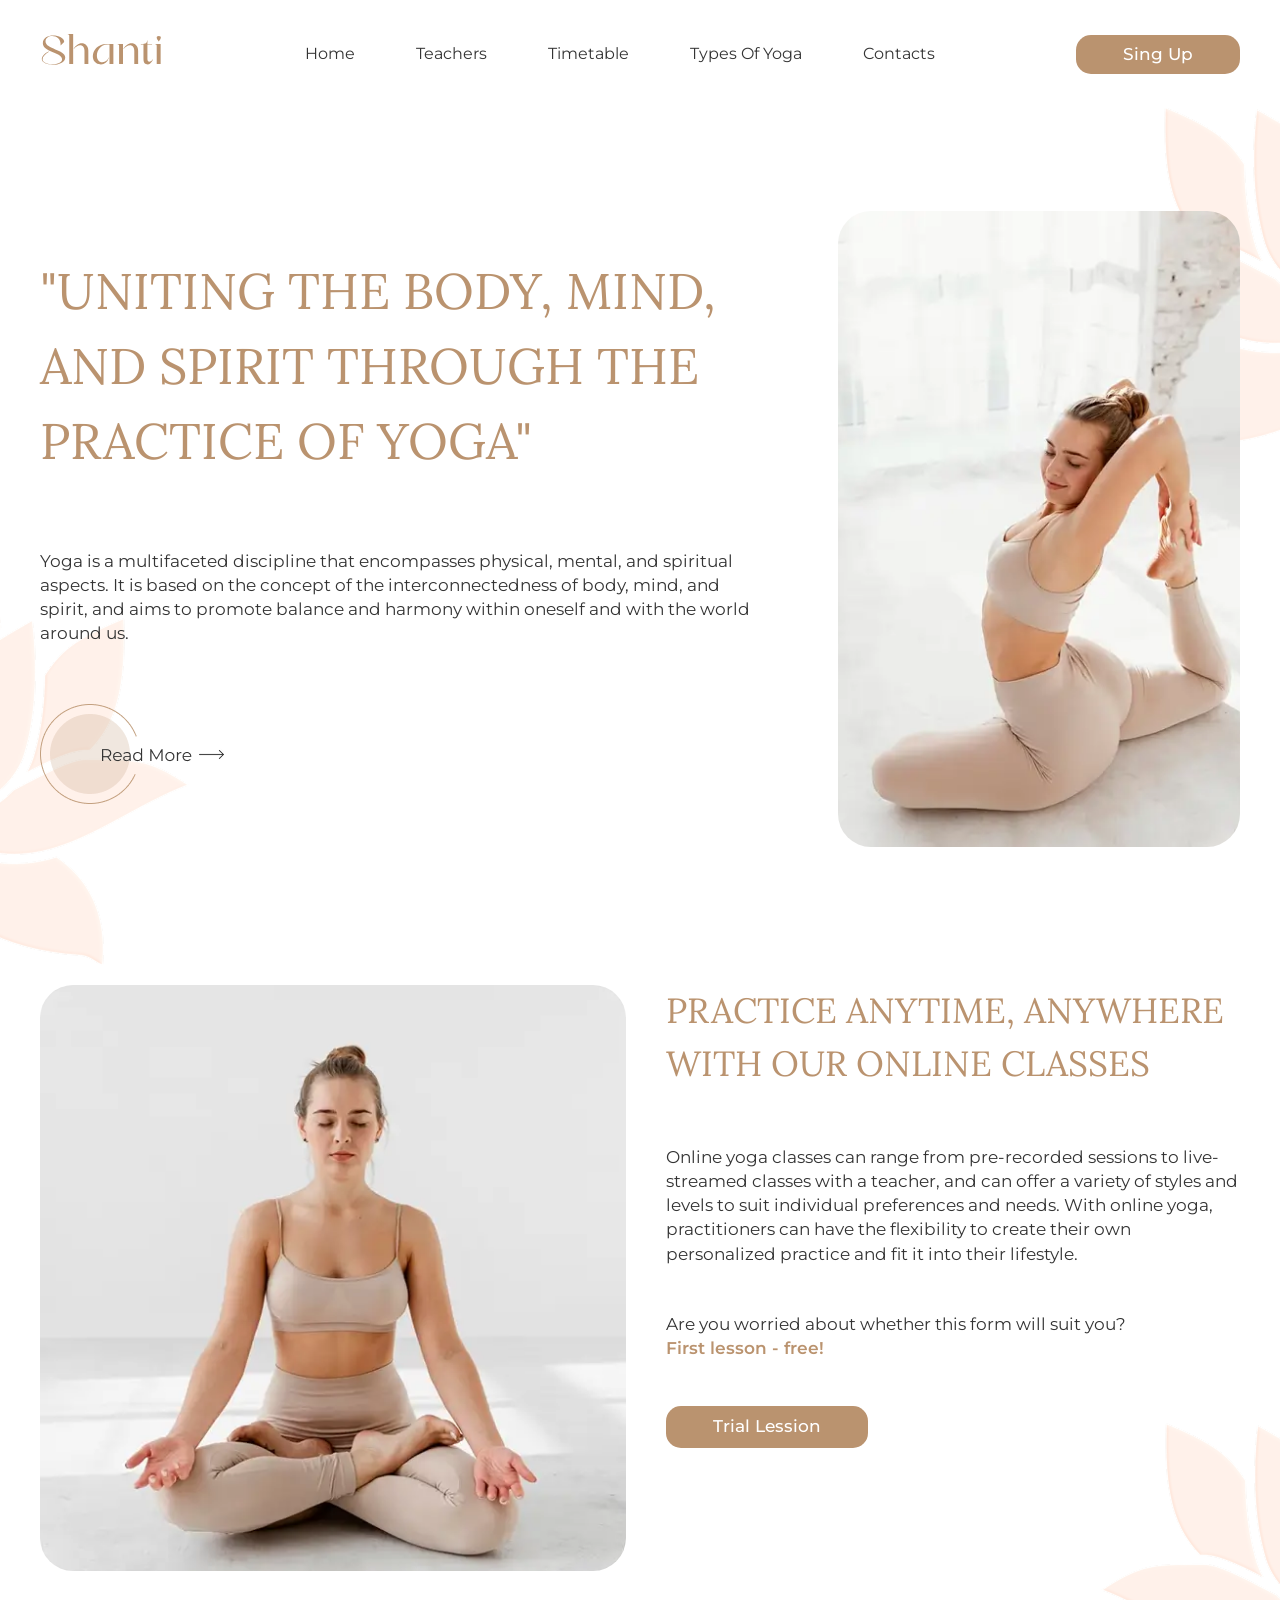
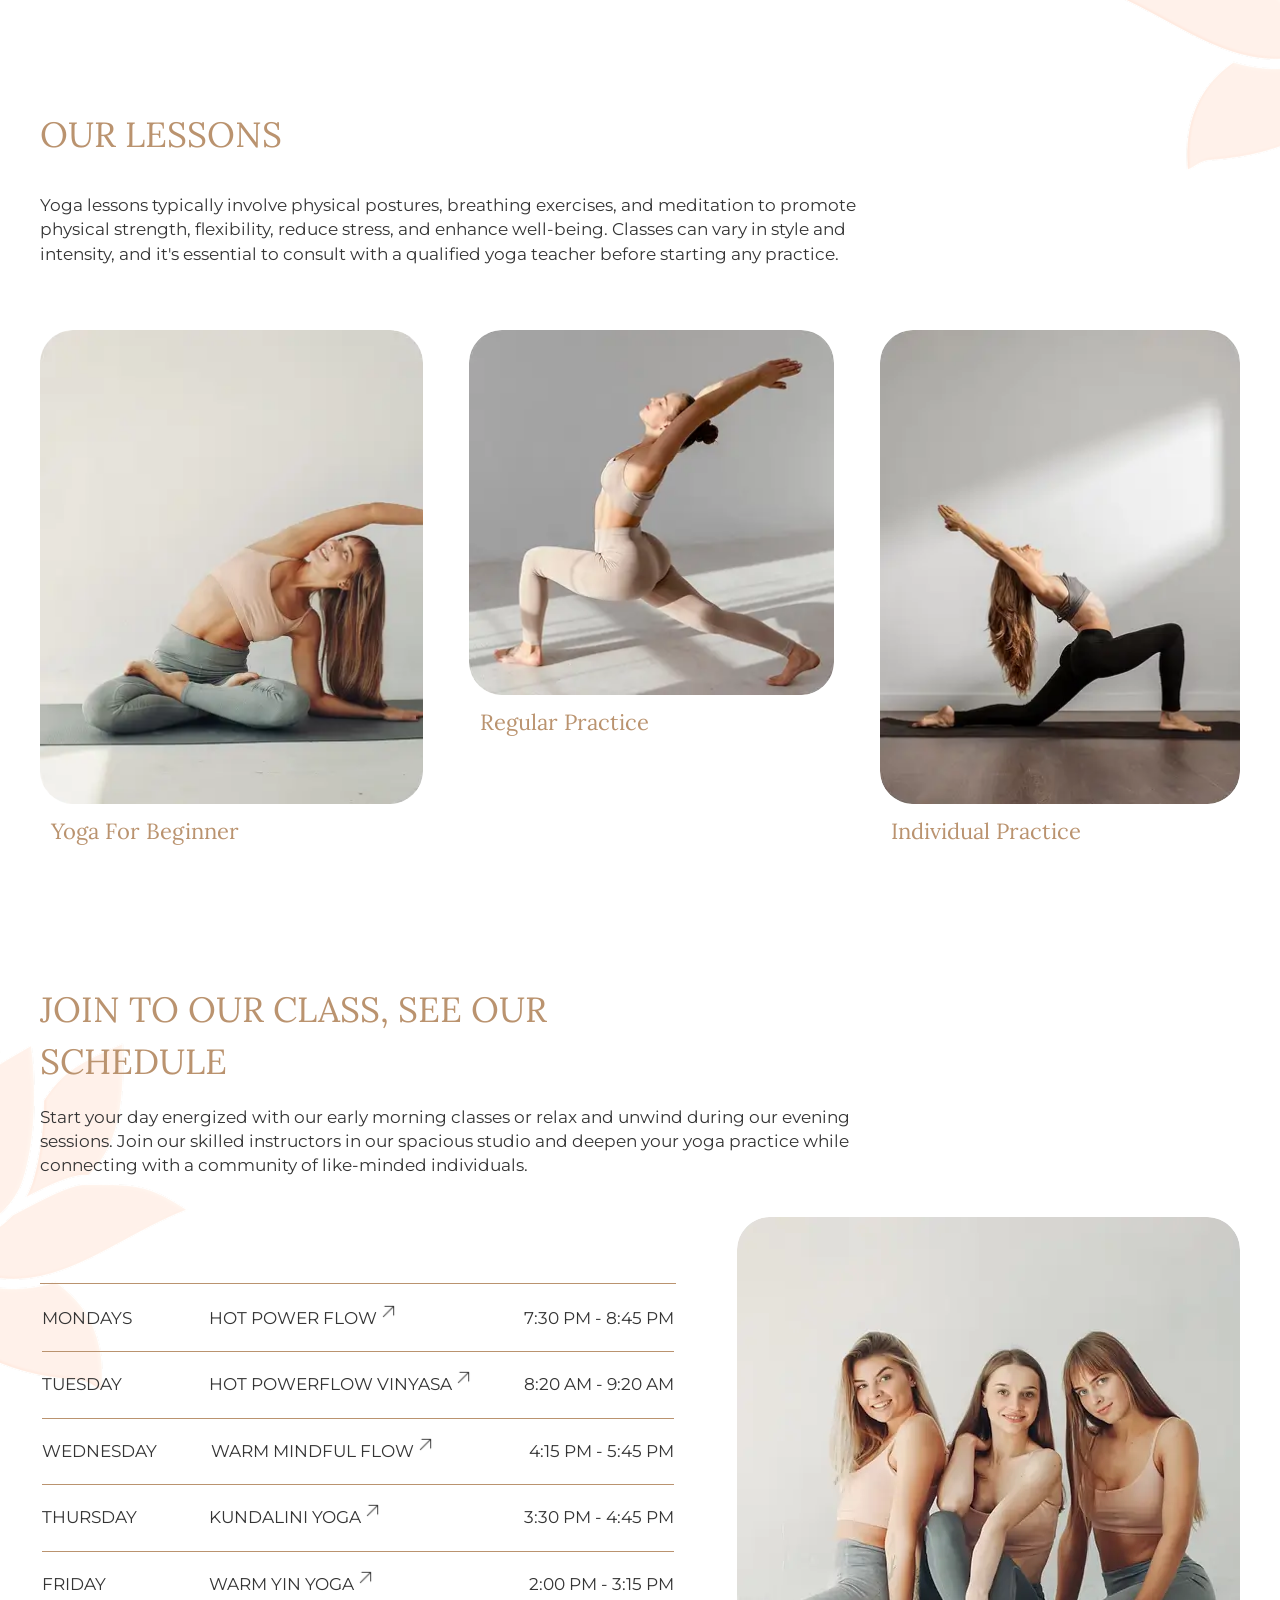
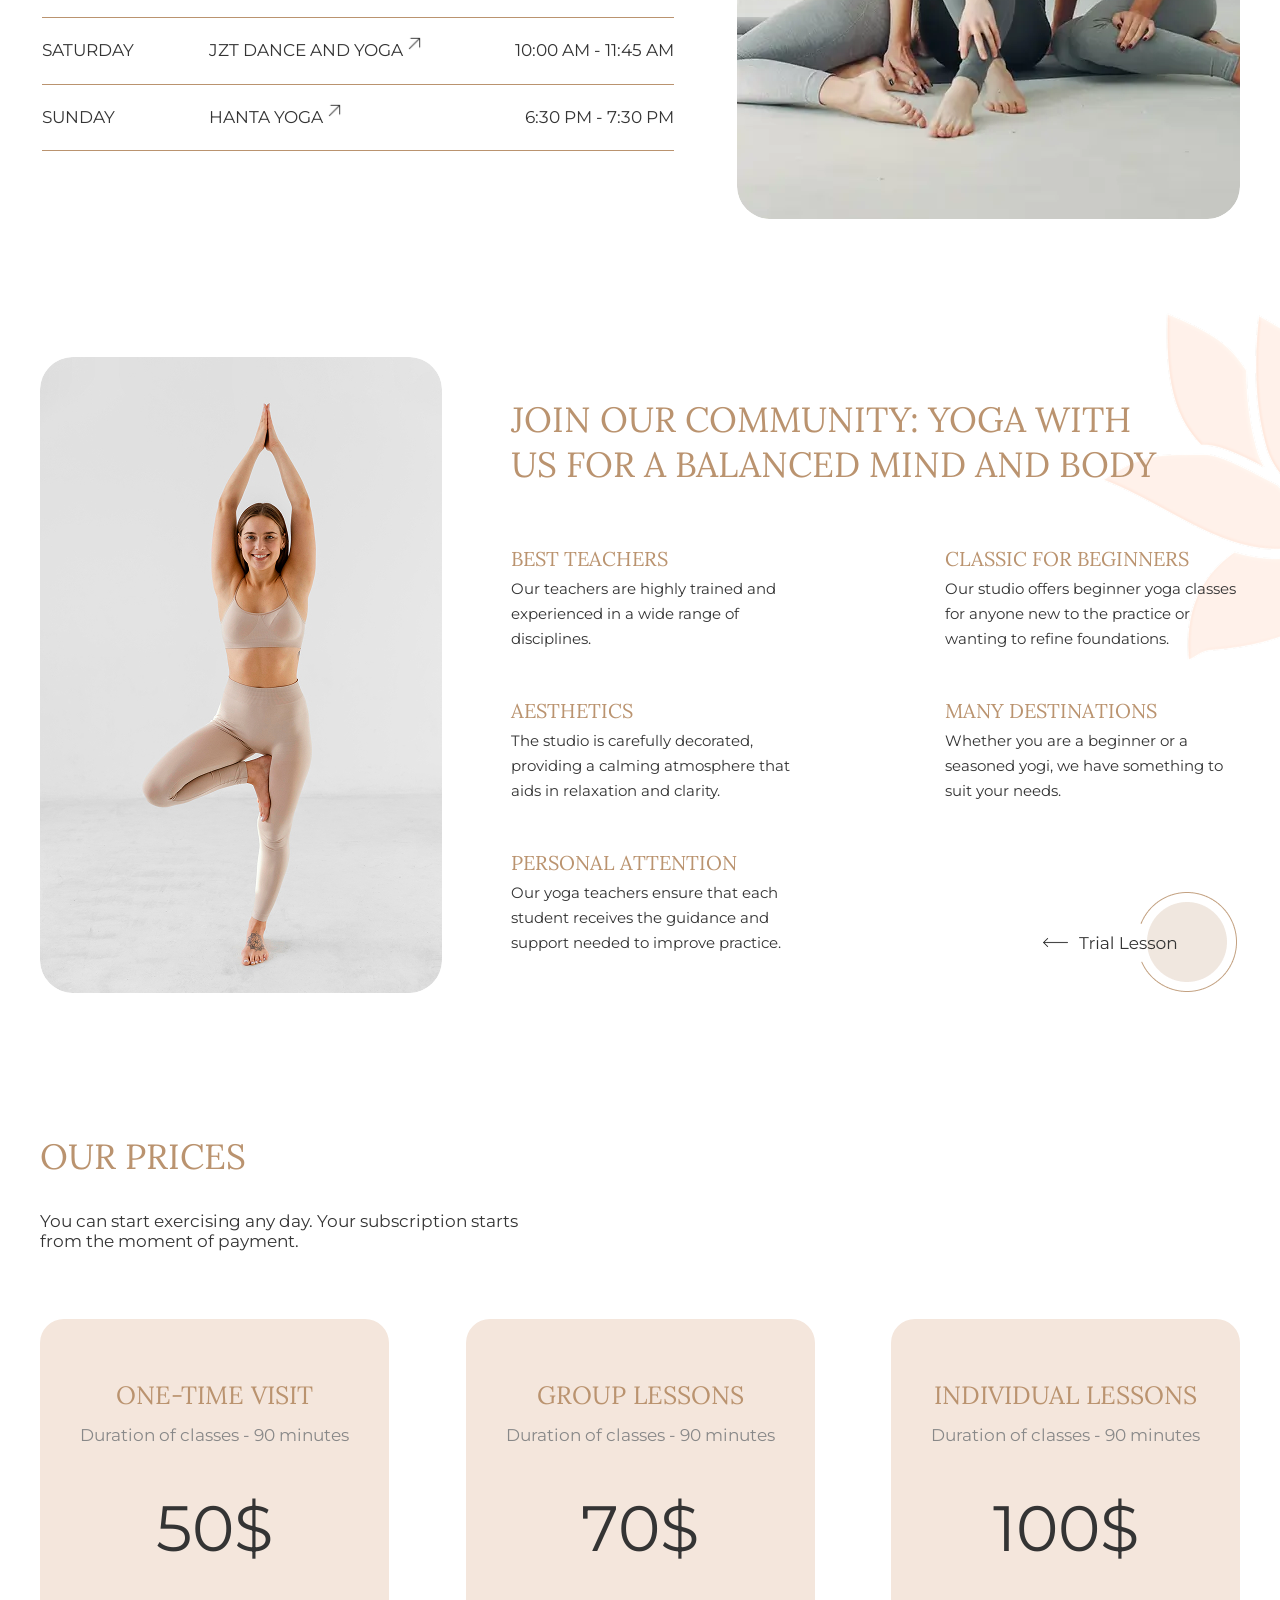
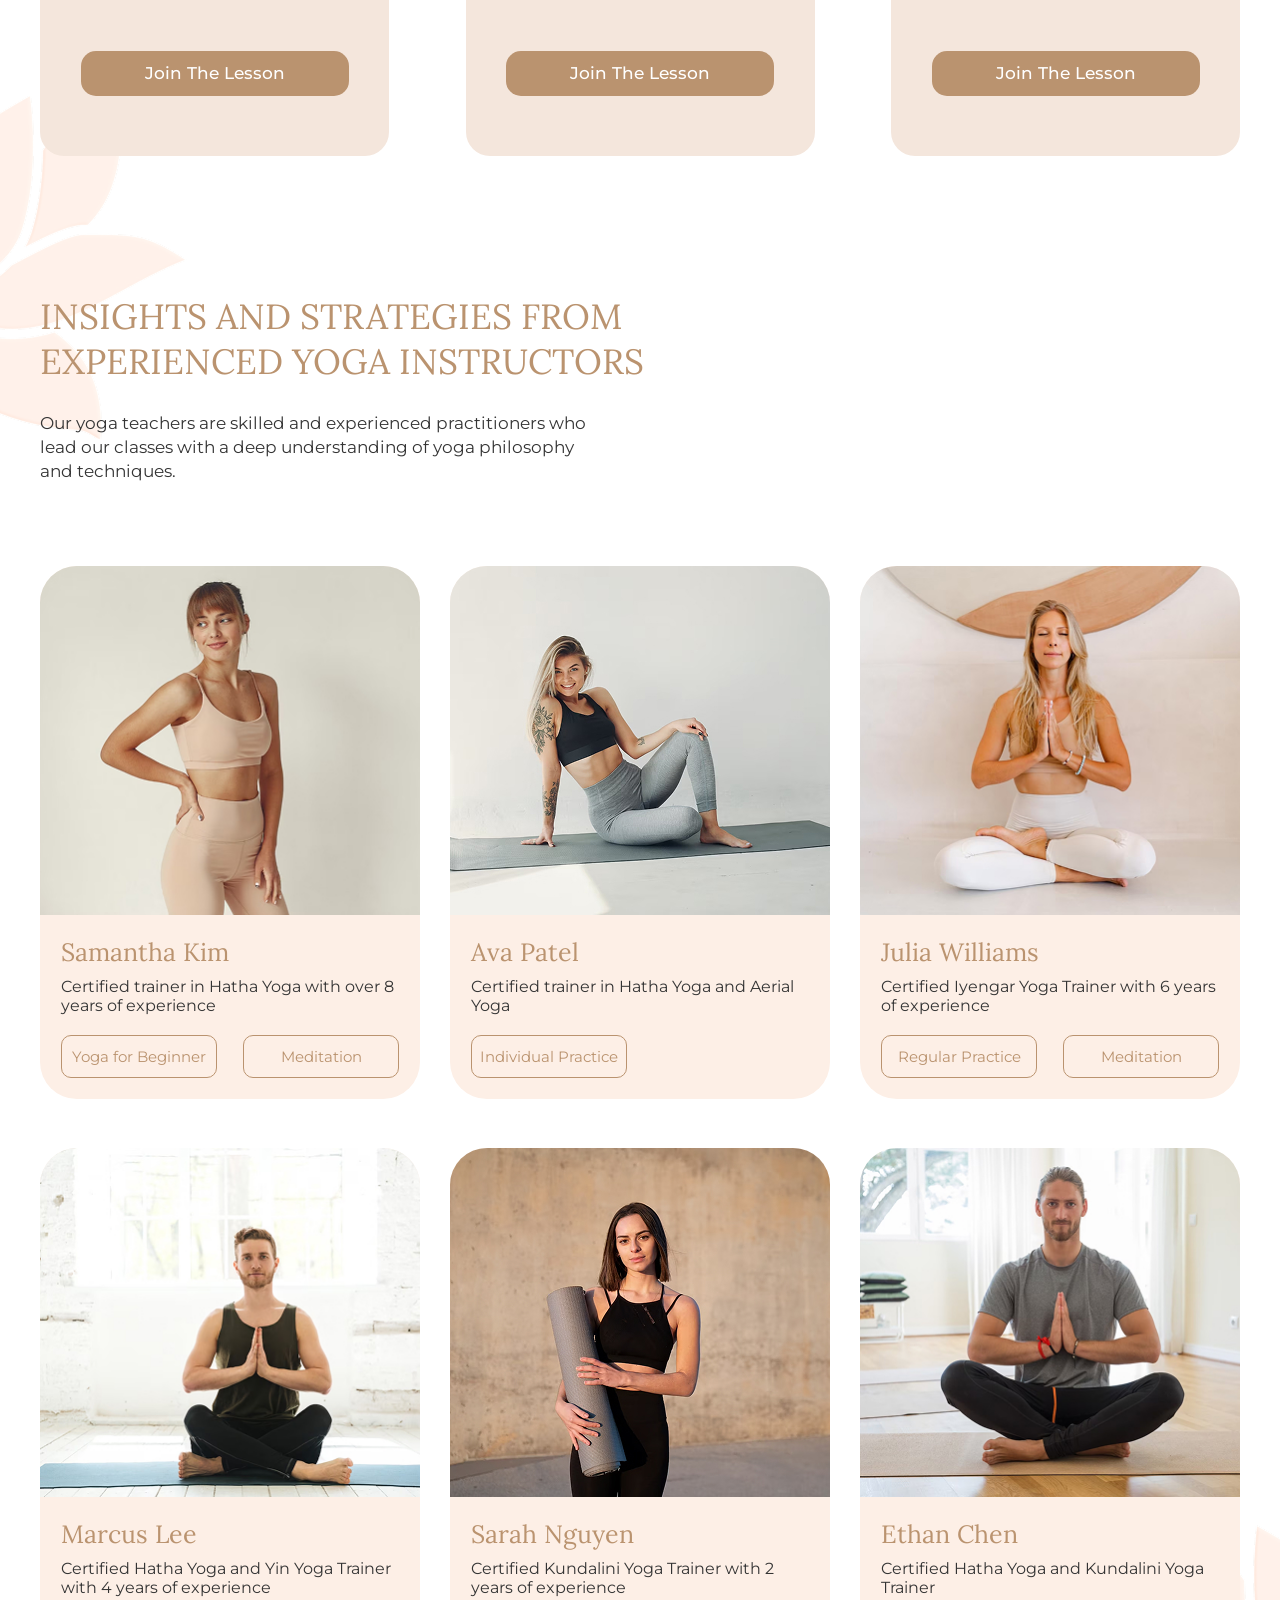
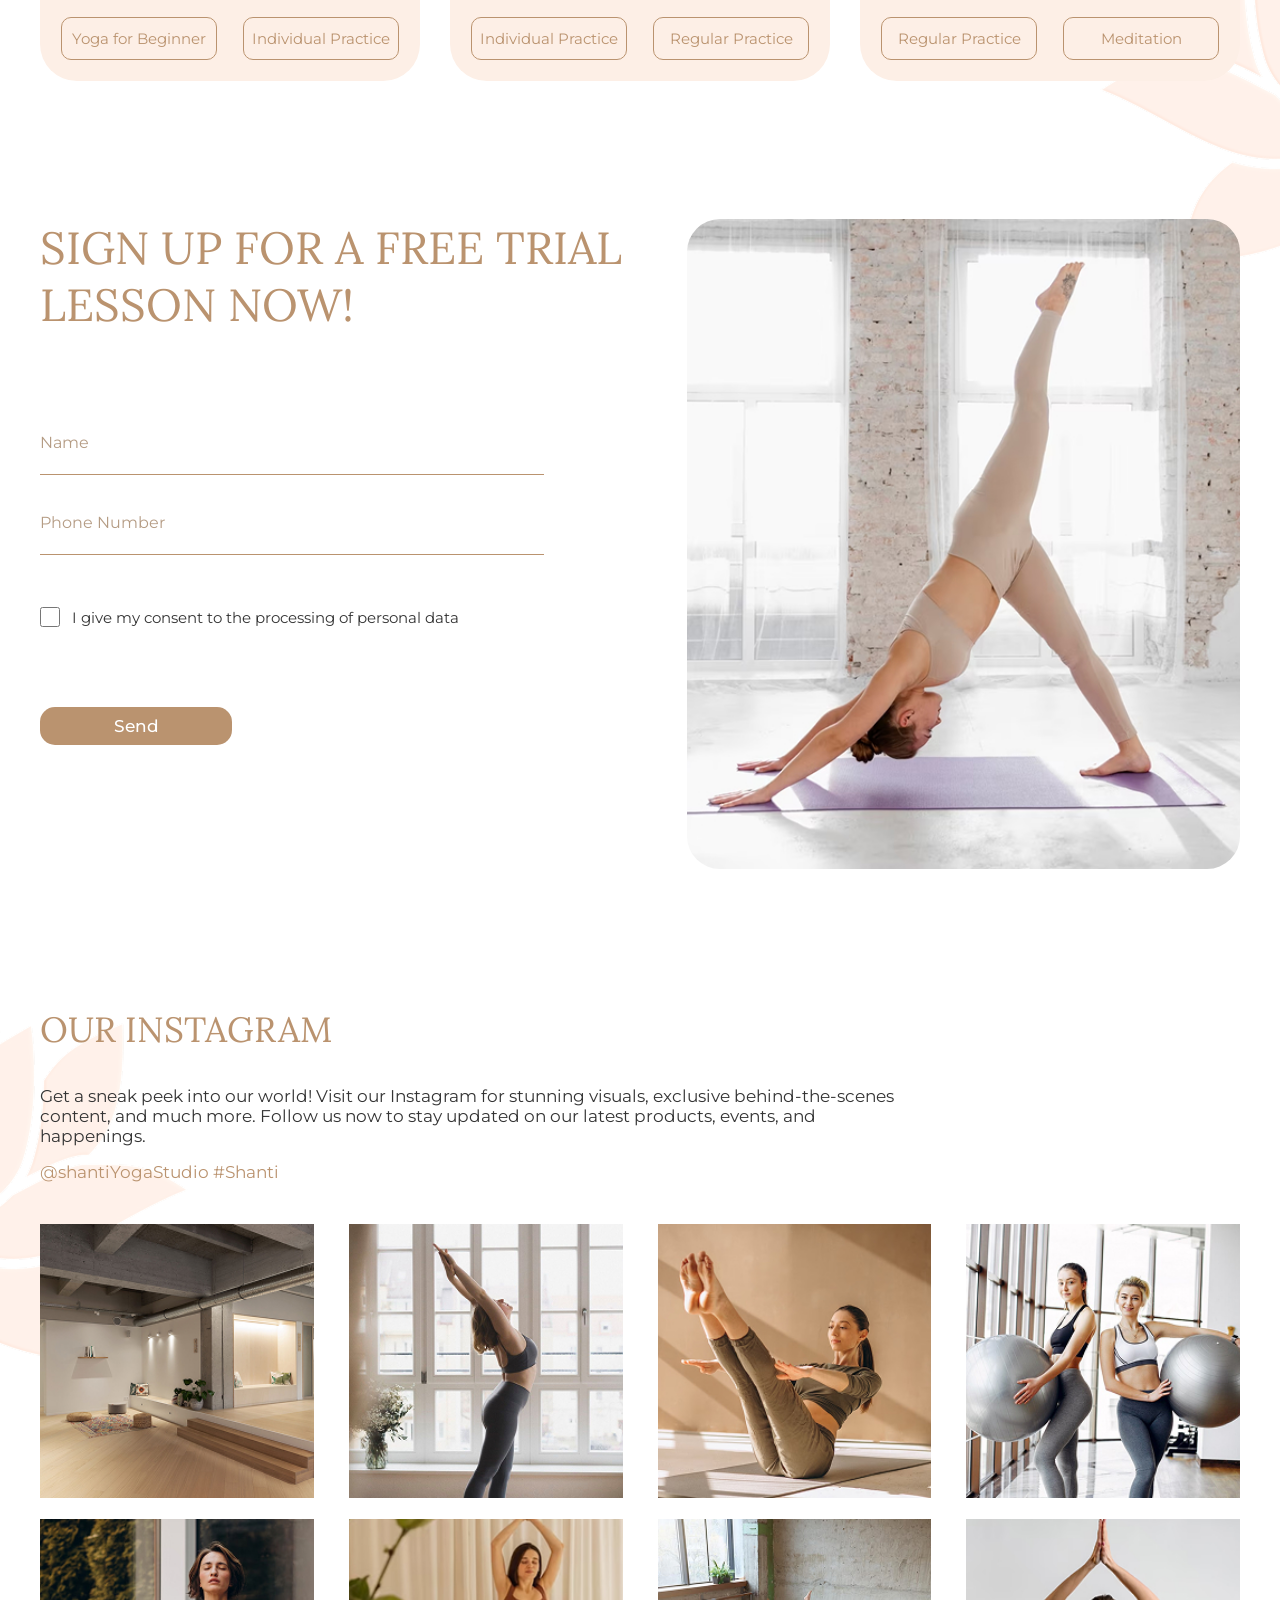
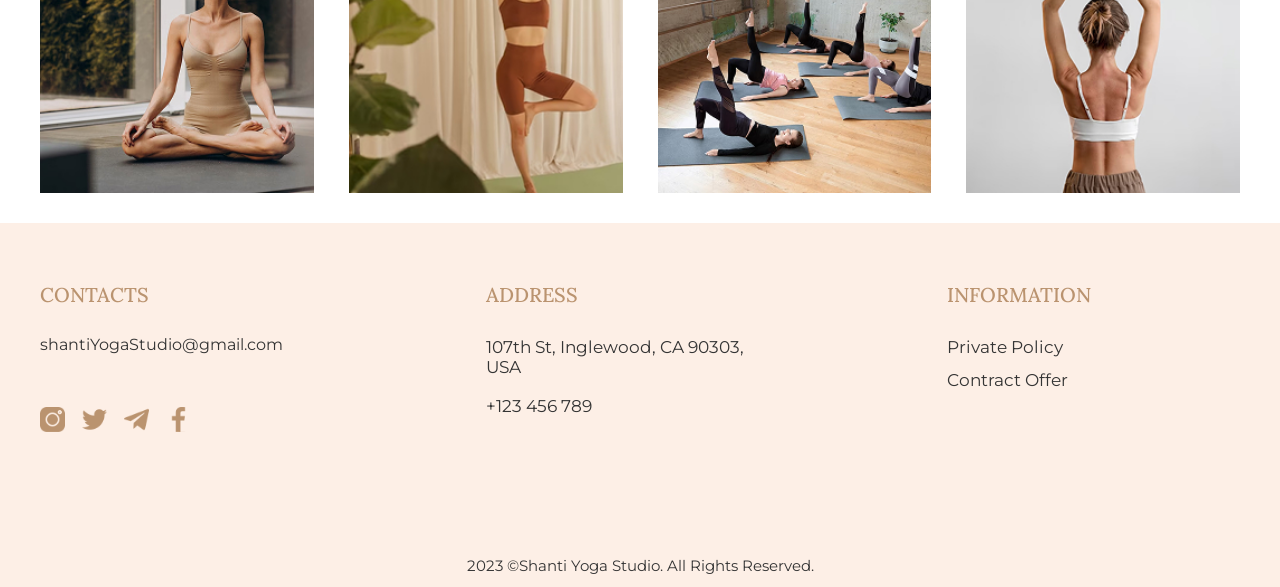
==== index.html @ 31b44b35 "Yoga" ====
<!doctype html>
<!-- Ukraine - uk -->
<!-- Мова не визначена - zxx -->
<!-- Коди мов https://html-css.co.ua/html/lang-kodu-mov/ -->
<html lang="en">
  <head>
    <!-- Кодування тексту -->
    <meta charset="UTF-8">
    <!-- Налаштування в'юпорту (адаптиву, масштабу тощо) -->
    <meta name="viewport" content="width=device-width, initial-scale=1.0">
    <!-- Підключення шрифтів -->
    <link rel="preconnect" href="https://fonts.googleapis.com">
    <link rel="preconnect" href="https://fonts.gstatic.com" crossorigin>
    <link href="https://fonts.googleapis.com/css2?family=Montserrat:ital@0;1&display=swap" rel="stylesheet">

    <link rel="preconnect" href="https://fonts.googleapis.com">
    <link rel="preconnect" href="https://fonts.gstatic.com" crossorigin>
    <link href="https://fonts.googleapis.com/css2?family=Montserrat:ital,wght@0,500;1,500&display=swap" rel="stylesheet">

    <link rel="preconnect" href="https://fonts.googleapis.com">
    <link rel="preconnect" href="https://fonts.gstatic.com" crossorigin>
    <link href="https://fonts.googleapis.com/css2?family=Montserrat:ital,wght@0,600;1,600&display=swap" rel="stylesheet">

    <link rel="preconnect" href="https://fonts.googleapis.com">
    <link rel="preconnect" href="https://fonts.gstatic.com" crossorigin>
    <link href="https://fonts.googleapis.com/css2?family=Lora:ital@0;1&display=swap" rel="stylesheet">

    <link rel="preconnect" href="https://fonts.googleapis.com">
    <link rel="preconnect" href="https://fonts.gstatic.com" crossorigin>
    <link href="https://fonts.googleapis.com/css2?family=Lora:ital,wght@0,500;1,500&display=swap" rel="stylesheet">

    <!--Підключення окремого файлу стилів -->
    <link rel="stylesheet" href="css/style.css">
    <!-- Заголовок сторінки в браузері (вкладці) -->
    <title>Yoga</title>
    <!-- Відкрити усі вкладки в новій вкладці -->
    <!-- <base target="_blank" href="/fonts/"> -->
  </head>

  <body>
    <div class="wrapper">

      <div class="decor-flower-1"></div>
      <div class="decor-flower-2"></div>
      <div class="decor-flower-3"></div>
      <div class="decor-flower-4"></div>
      <div class="decor-flower-5"></div>
      <div class="decor-flower-6"></div>
      <div class="decor-flower-7"></div>
      <div class="decor-flower-8"></div>

      <header class="header">
         <div class="header__container">

            <div class="header__logo">
               <a href="#">
                  <img class="header__image" src="img/icons/logo.svg" alt="Logo Yoga">
               </a>
            </div>

            <nav class="header__menu menu">
               <ul class=" menu__list">
                  <li class="menu__item">
                     <a class="menu__link" href="#home">Home</a>
                  </li>
                  <li class="menu__item">
                     <a class="menu__link" href="#teachers">Teachers</a>
                  </li>
                  <li class="menu__item">
                     <a class="menu__link" href="#timetable">Timetable</a>
                  </li>
                  <li class="menu__item">
                     <a class="menu__link" href="#types-of-yoga">Types Of Yoga</a>
                  </li>
                  <li class="menu__item">
                     <a class="menu__link" href="#contacts">Contacts</a>
                  </li>
               </ul>
            </nav>
             <a href="#" class="header__button button">Sing Up</a>
             <div class="icon-menu">
               <span></span>
            </div>
         </div>
      </header>
      <main class="page">

         <section class="hero" id="home">
            <div class="hero__container">
               <div class="hero__body">

                  <div class="hero__content">
                     <h1 class="hero__title title">"Uniting the Body, Mind, and Spirit Through the Practice of Yoga"</h1>
                     <div class="hero__text text">
                        <p>Yoga is a multifaceted discipline that encompasses physical, mental, and spiritual aspects. It is based on the concept of the interconnectedness of body, mind, and spirit, and aims to promote balance and harmony within oneself and with the world around us.</p>
                     </div>
                     <div class="hero__button">
                        <img src="img/icons/icon-read-more.png" alt="Icon button">
                        <a class="hero__link" href="#">
                           <img src="img/icons/read-more.png" alt="Button text">
                        </a>
                     </div>
                  </div>
                  <div class="hero__picture">
                   <picture>
                     <source srcset="img/yoga-1x.webp 1x, img/yoga-2x.webp 2x, img/yoga-3x.webp 3x" type="image/webp">
                     <img class="hero__img" src="img/yoga-1.jpg" alt="A girl doing yoga">
                   </picture>
                 </div>


               </div>
            </div>
         </section>

         <section class="anytime">
             <div class="anytime__container">
               <div class="anytime__body">
                 <div class="anytime__picture">
                    <picture>
                      <source srcset=" img/anytime-1x.webp 1x, img/anytime-2x.webp 2x, img/anytime-3x.webp 3x" type="image/webp">
                      <img class="anytime__image" src="img/anytime-1.jpg" alt="A girl doing yoga">
                    </picture>
                 </div>
   
                 <div class="anytime__content">
                  <h2 class="anytime__title title">Practice Anytime, Anywhere with our Online Classes</h2>
                  <div class="anytime__text text">
                     <p>Online yoga classes can range from pre-recorded sessions to live-streamed classes with a teacher, and can offer a variety of styles and levels to suit individual preferences and needs. With online yoga, practitioners can have the flexibility to create their own personalized practice and fit it into their lifestyle.</p>
                     <p>Are you worried about whether this form will suit you?<br>
                        <span>First lesson - free!</span></p>
                  </div>
                  <a class="anytime__button button" href="#">Trial Lession</a>
                 </div>
                 
               </div>
             </div>
           </section>

           <section class="lessons" id="types-of-yoga">
            <div class="lessons__container">
               <div class="lessons__body">

                  <div class="lessons__content">
                     <h2 class="lessons__title title">Our lessons</h2>
                     <div class="lessons__text text">
                        <p>Yoga lessons typically involve physical postures, breathing exercises, and meditation to promote physical strength, flexibility, reduce stress, and enhance well-being. Classes can vary in style and intensity, and it's essential to consult with a qualified yoga teacher before starting any practice.</p>
                     </div>
                  </div>
   
                  <div class="lessons__regular regular-lessons">
   
                     <figure class="regular-lessons__item">
                     <picture>
                       <source srcset="img/beginner-1x.webp 1x, img/beginner-2x.webp 2x, img/beginner-3x.webp 3x" type="image/webp">
                       <img class="regular-lessons__img" src="img/beginner-1.jpg" alt="A girl doing yoga">
                     </picture>
                     <figcaption>Yoga For Beginner</figcaption>
                     </figure>
   
                     <figure class="regular-lessons__item">
                     <picture>
                       <source srcset="img/regular-1x.webp 1x, img/regular-2x.webp 2x, img/regular-3x.webp 3x" type="image/webp">
                       <img class="regular-lessons__img" src="img/regular-1.jpg" alt="A girl doing yoga">
                     </picture>
                     <figcaption>Regular Practice</figcaption>      
                     </figure>
   
                     <figure class="regular-lessons__item">
                     <picture>
                       <source srcset="img/individual-1x.webp 1x, img/individual-2x.webp 2x, img/individual-3x.webp 3x" type="image/webp">
                       <img class="regular-lessons__img" src="img/individual-1.jpg" alt="A girl doing yoga">
                     </picture>
                     <figcaption>Individual Practice</figcaption>
                     </figure>
   
                  </div>
   
               </div>
            </div>
           </section>

           <section class="schedule" id="timetable">
            <div class="schedule__container">
               <div class="schedule__body">

                  <div class="schedule__wrapper">
                     <h2 class="schedule__title title">Join to our class, see our<br> schedule</h2>
                     <div class="schedule__text text">
                        <p>Start your day energized with our early morning classes or relax and unwind during our evening sessions. Join our skilled instructors in our spacious studio and deepen your yoga practice while connecting with a community of like-minded individuals.</p>
                     </div>
                  </div>
   
                  <div class="schedule__content">
                     
                        <table class="schedule__table table">
                           <tbody class="table__body">

                              <tr class="table__row">
                                 <td class="table__day">Mondays</td>
                                 <td class="table__lesson">
                                    <a class="table__link" href="#">Hot Power Flow</a>
                                 </td>
                                 <td>7:30 PM - 8:45 PM</td>
                              </tr>

                              <tr class="table__row">
                                 <td class="table__day">Tuesday</td>
                                 <td class="table__lesson">
                                    <a class="table__link" href="#">Hot PowerFlow vinyasa</a>
                                 </td>
                                 <td>8:20 AM - 9:20 AM</td>
                              </tr>

                              <tr class="table__row">
                                 <td class="table__day">Wednesday</td>
                                 <td class="table__lesson">
                                    <a class="table__link" href="#">Warm mindful flow</a>
                                 </td>
                                 <td>4:15 PM - 5:45 PM</td>
                              </tr>

                              <tr class="table__row">
                                 <td class="table__day">Thursday</td>
                                 <td class="table__lesson">
                                    <a class="table__link" href="#">Kundalini yoga</a>
                                 </td>
                                 <td>3:30 PM - 4:45 PM</td>
                              </tr>

                              <tr class="table__row">
                                 <td class="table__day">Friday</td>
                                 <td class="table__lesson">
                                    <a class="table__link" href="#">Warm yin yoga</a>
                                 </td>
                                 <td>2:00 PM - 3:15 PM</td>
                              </tr>

                              <tr class="table__row">
                                 <td class="table__day">Saturday</td>
                                 <td class="table__lesson">
                                    <a class="table__link" href="#">Jzt dance and yoga</a>
                                 </td>
                                 <td>10:00 AM - 11:45 AM</td>
                              </tr>

                              <tr class="table__row">
                                 <td class="table__day">Sunday</td>
                                 <td class="table__lesson">
                                    <a class="table__link" href="#">Hanta yoga</a>
                                 </td>
                                 <td>6:30 PM - 7:30 PM</td>
                              </tr>

                           </tbody>
                        </table>
                     
   
                     <figure class="schedule__picture">
                        <picture>
                           <source srcset="img/rectangle-1x.webp 1x, img/rectangle-2x.webp 2x, img/rectangle-3x.webp 3x" type="image/webp">
                           <img class="schedule__img" src="img/rectangle-1.png" alt="">
                        </picture>
                     </figure>

                  </div>
               </div>
            </div>   
           </section>

          <section class="community-section">
            <div class="community-section__container">

              <div class="community-section__image">
                <img src="img/community-yoga.jpg" alt="A girl practicing yoga">
              </div>

              <div class="community-section__aside">
                <h2 class="community-section__title title">
                  Join our community: yoga with us for a balanced mind and body
                </h2>

                <div class="community-section__content">
                  <div class="community-section__grid">

                    <div class="community-section__grid-column">
                    <article class="community-card">
                      <h3 class="community-card__title title">Best Teachers</h3>
                      <p class="community-card__text text">
                        Our teachers are highly trained and experienced in a wide range of disciplines.
                      </p>
                    </article>

                    <article class="community-card">
                      <h3 class="community-card__title title">Aesthetics</h3>
                      <p class="community-card__text text">
                        The studio is carefully decorated, providing a calming atmosphere that aids in relaxation and clarity.
                      </p>
                    </article>

                    <article class="community-card">
                      <h3 class="community-card__title title">Personal Attention</h3>
                      <p class="community-card__text text">
                        Our yoga teachers ensure that each student receives the guidance and support needed to improve practice.
                      </p>
                    </article>
                    </div>

                    <div class="community-section__grid-column">
                    <article class="community-card">
                      <h3 class="community-card__title title">Classic For Beginners</h3>
                      <p class="community-card__text text">
                        Our studio offers beginner yoga classes for anyone new to the practice or wanting to refine foundations.
                      </p>
                    </article>

                    <article class="community-card">
                      <h3 class="community-card__title title">Many Destinations</h3>
                      <p class="community-card__text text">
                        Whether you are a beginner or a seasoned yogi, we have something to suit your needs.
                      </p>
                    </article>

                    <div class="community-section__trial-link">
                      <a class="community-section__link" href="#">
                        <img src="img/icons/trial-lesson.png" alt="Button text">
                      </a>
                      <img src="img/icons/icon-trial-lesson.png" alt="Icon button">
                    </div>

                    </div>
                  </div>
                </div>
              </div>
            </div>
          </section>

          <section class="prices">
            <div class="prices__container">

              <h2 class="prices__title title">Our prices</h2>
              <p class="prices__text text">
                You can start exercising any day. Your subscription starts from the moment of payment.
              </p>

              <div class="prices__cards">
                <article class="price-card">
                  <h3 class="price-card__title title">One-time Visit</h3>
                  <p class="price-card__text text">Duration of classes - 90 minutes</p>
                  <p class="price-card__value">50$</p>
                  <a href="#" class="price-card__button button">Join The Lesson</a>
                </article>

                <article class="price-card">
                  <h3 class="price-card__title title">Group Lessons</h3>
                  <p class="price-card__text text">Duration of classes - 90 minutes</p>
                  <p class="price-card__value">70$</p>
                  <a href="#" class="price-card__button button">Join The Lesson</a>
                </article>

                <article class="price-card">
                  <h3 class="price-card__title title">Individual Lessons</h3>
                  <p class="price-card__text text">Duration of classes - 90 minutes</p>
                  <p class="price-card__value">100$</p>
                  <a href="#" class="price-card__button button">Join The Lesson</a>
                </article>
              </div>

            </div>
          </section>

          <section class="yoga-instructors" id="teachers">
            <div class="yoga-instructors__container">
              <h2 class="yoga-instructors__title title">Insights and Strategies from Experienced Yoga Instructors</h2>
              <p class="yoga-instructors__text text">
                Our yoga teachers are skilled and experienced practitioners who lead our classes with a deep understanding of yoga philosophy and techniques.
              </p>

              <div class="yoga-instructor-cards">

                <article class="yoga-instructor-card">
                  <img class="yoga-instructor-card__image" src="img/instructor-1.jpg" alt="Samantha Kim">
                  <div class="yoga-instructor-card__body">
                    <h3 class="yoga-instructor-card__name title">Samantha Kim</h3>
                    <p class="yoga-instructor-card__description text">Certified trainer in Hatha Yoga with over 8 years of experience</p>
                    <div class="yoga-instructor-card__tags">
                      <span class="yoga-instructor-card__tag">Yoga for Beginner</span>
                      <span class="yoga-instructor-card__tag">Meditation</span>
                    </div>
                  </div>
                </article>

                <article class="yoga-instructor-card">
                  <img class="yoga-instructor-card__image" src="img/instructor-2.jpg" alt="Ava Patel">
                  <div class="yoga-instructor-card__body">
                    <h3 class="yoga-instructor-card__name title">Ava Patel</h3>
                    <p class="yoga-instructor-card__description text">Certified trainer in Hatha Yoga and Aerial Yoga</p>
                    <div class="yoga-instructor-card__tags">
                      <span class="yoga-instructor-card__tag">Individual Practice</span>
                    </div>
                  </div>
                </article>

                <article class="yoga-instructor-card">
                  <img class="yoga-instructor-card__image" src="img/instructor-3.jpg" alt="Julia Williams">
                  <div class="yoga-instructor-card__body">
                    <h3 class="yoga-instructor-card__name title">Julia Williams</h3>
                    <p class="yoga-instructor-card__description text">Certified Iyengar Yoga Trainer with 6 years of experience</p>
                    <div class="yoga-instructor-card__tags">
                      <span class="yoga-instructor-card__tag">Regular Practice</span>
                      <span class="yoga-instructor-card__tag">Meditation</span>
                    </div>
                  </div>
                </article>

                <article class="yoga-instructor-card">
                  <img class="yoga-instructor-card__image" src="img/instructor-4.jpg" alt="Marcus Lee">
                  <div class="yoga-instructor-card__body">
                    <h3 class="yoga-instructor-card__name title">Marcus Lee</h3>
                    <p class="yoga-instructor-card__description text">Certified Hatha Yoga and Yin Yoga Trainer with 4 years of experience</p>
                    <div class="yoga-instructor-card__tags">
                      <span class="yoga-instructor-card__tag">Yoga for Beginner</span>
                      <span class="yoga-instructor-card__tag">Individual Practice</span>
                    </div>
                  </div>
                </article>

                <article class="yoga-instructor-card">
                  <img class="yoga-instructor-card__image" src="img/instructor-5.jpg" alt="Sarah Nguyen">
                  <div class="yoga-instructor-card__body">
                    <h3 class="yoga-instructor-card__name title">Sarah Nguyen</h3>
                    <p class="yoga-instructor-card__description text">Certified Kundalini Yoga Trainer with 2 years of experience</p>
                    <div class="yoga-instructor-card__tags">
                      <span class="yoga-instructor-card__tag">Individual Practice</span>
                      <span class="yoga-instructor-card__tag">Regular Practice</span>
                    </div>
                  </div>
                </article>

                <article class="yoga-instructor-card">
                  <img class="yoga-instructor-card__image" src="img/instructor-6.jpg" alt="Ethan Chen">
                  <div class="yoga-instructor-card__body">
                    <h3 class="yoga-instructor-card__name title">Ethan Chen</h3>
                    <p class="yoga-instructor-card__description text">Certified Hatha Yoga and Kundalini Yoga Trainer</p>
                    <div class="yoga-instructor-card__tags">
                      <span class="yoga-instructor-card__tag">Regular Practice</span>
                      <span class="yoga-instructor-card__tag">Meditation</span>
                    </div>
                  </div>
                </article>

              </div>
            </div>
          </section>

          <section class="trial-section">
            <div class="trial-section__container">

              <div class="trial-section__content">
                <h2 class="trial-section__title title">Sign Up for a Free Trial Lesson Now!</h2>

                <form class="trial-form" action="#" method="post">
                  <div class="trial-form__field">
                    <label class="trial-form__label" for="trial-name">Name</label>
                    <input class="trial-form__input" id="trial-name" name="name" type="text">
                  </div>

                  <div class="trial-form__field">
                    <label class="trial-form__label" for="trial-phone">Phone Number</label>
                    <input class="trial-form__input" id="trial-phone" name="phone" type="tel">
                  </div>

                  <label class="trial-form__consent">
                    <input class="trial-form__checkbox" type="checkbox" name="consent">
                    <span>I give my consent to the processing of personal data</span>
                  </label>

                  <button class="trial-form__button button" type="submit">Send</button>
                </form>
              </div>

              <div class="trial-section__image">
                <img src="img/trial-yoga.jpg" alt="Woman practicing yoga">
              </div>
            </div>
          </section>

          <section class="instagram-section">
            <div class="instagram-section__container">
              <h2 class="instagram-section__title title">Our Instagram</h2>
              <p class="instagram-section__text text">
                Get a sneak peek into our world! Visit our Instagram for stunning visuals, exclusive behind-the-scenes content, and much more. Follow us now to stay updated on our latest products, events, and happenings.
              </p>
              <a class="instagram-section__link" href="#" aria-label="Open Instagram profile">@shantiYogaStudio #Shanti</a>

              <div class="instagram-gallery">
                <div class="instagram-gallery__item">
                  <img class="instagram-gallery__image" src="img/instagram-1.jpg" alt="Yoga studio interior">
                  <img class="instagram-gallery__image instagram-gallery__image--hover" src="img/instagram-11.jpg" alt="Woman doing yoga by the window">
                </div>
                <div class="instagram-gallery__item">
                  <img class="instagram-gallery__image" src="img/instagram-2.jpg" alt="Woman doing yoga by the window">
                  <img class="instagram-gallery__image instagram-gallery__image--hover" src="img/instagram-3.jpg" alt="Woman training core muscles">
                </div>
                <div class="instagram-gallery__item">
                  <img class="instagram-gallery__image" src="img/instagram-3.jpg" alt="Woman training core muscles">
                  <img class="instagram-gallery__image instagram-gallery__image--hover" src="img/instagram-4.jpg" alt="Two women with fitness balls">
                </div>
                <div class="instagram-gallery__item">
                  <img class="instagram-gallery__image" src="img/instagram-4.jpg" alt="Two women with fitness balls">
                  <img class="instagram-gallery__image instagram-gallery__image--hover" src="img/instagram-5.jpg" alt="Woman meditating outdoors">
                </div>
                <div class="instagram-gallery__item">
                  <img class="instagram-gallery__image" src="img/instagram-5.jpg" alt="Woman meditating outdoors">
                  <img class="instagram-gallery__image instagram-gallery__image--hover" src="img/instagram-6.jpg" alt="Woman practicing balance pose">
                </div>
                <div class="instagram-gallery__item">
                  <img class="instagram-gallery__image" src="img/instagram-6.jpg" alt="Woman practicing balance pose">
                  <img class="instagram-gallery__image instagram-gallery__image--hover" src="img/instagram-7.jpg" alt="Group yoga class in studio">
                </div>
                <div class="instagram-gallery__item">
                  <img class="instagram-gallery__image" src="img/instagram-7.jpg" alt="Group yoga class in studio">
                  <img class="instagram-gallery__image instagram-gallery__image--hover" src="img/instagram-8.jpg" alt="Woman in yoga pose from behind">
                </div>
                <div class="instagram-gallery__item">
                  <img class="instagram-gallery__image" src="img/instagram-8.jpg" alt="Woman in yoga pose from behind">
                  <img class="instagram-gallery__image instagram-gallery__image--hover" src="img/instagram-1.jpg" alt="Yoga studio interior">
                </div>
              </div>

            </div>
          </section>

      </main>
      <footer class="footer" id="contacts">
        <div class="footer__container">
          <div class="footer__columns">

            <div class="footer__column">
              <h3 class="footer__title title">Contacts</h3>
              <a class="footer__link-social" href="mailto:shantiYogaStudio@gmail.com">shantiYogaStudio@gmail.com</a>
              <div class="footer__socials" aria-label="Social links">
                <a class="footer__social-link" href="#" aria-label="Instagram">
                  <img src="img/icons/instagram.svg" alt="Icon instagram">
                </a>
                <a class="footer__social-link" href="#" aria-label="Twitter">
                  <img src="img/icons/twitter.svg" alt="Icon twitter">
                </a>
                <a class="footer__social-link" href="#" aria-label="Telegram">
                  <img src="img/icons/telegram.svg" alt="Icon telegram">
                </a>
                <a class="footer__social-link" href="#" aria-label="Facebook">
                  <img src="img/icons/facebook.svg" alt="Icon facebook">
                </a>
              </div>
            </div>

            <div class="footer__column">
              <h3 class="footer__title title">Address</h3>
              <p class="footer__text text">107th St, Inglewood, CA 90303, USA</p>
              <a class="footer__link" href="tel:+123456789">+123 456 789</a>
            </div>

            <div class="footer__column">
              <h3 class="footer__title title">Information</h3>
              <a class="footer__link link" href="#">Private Policy</a>
              <a class="footer__link" href="#">Contract Offer</a>
            </div>
          </div>

          <p class="footer__copyright-text text">2023 &copy;Shanti Yoga Studio. All Rights Reserved.</p>
        </div>
      </footer>
    </div>
    <script src="js/script.js"></script>
  </body>
</html>
---- css/style.css ----
@charset "UTF-8";

/* Скидання стилів */
@import url("../css/reset.css");
@import url("../css/colors.css");
html {
   scroll-behavior: smooth;
}
body {   
   font-family: "Montserrat",sans-serif;
   font-weight: 400;
   color: #343434;
   background-image: url(../img/decor-flower-1.png), url(../img/decor-flower-2.png), url(../img/decor-flower-3.png), url(../img/decor-flower-4.png), url(../img/decor-flower-5.png), url(../img/decor-flower-6.png), url(../img/decor-flower-7.png), url(../img/decor-flower-8.png);
   background-repeat: no-repeat;
   background-position: right 55px, 0 445px, right 1250px, 0 2470px, right 3340px, 0 4720px, right 6150px, 0 7250px; 
}
.wrapper {
   position: relative;
   min-height: 100%;
   overflow: clip;
   display: flex;
   flex-direction: column;  
}
.wrapper > main {
   flex-grow: 1;
}
.page > section:not(:first-child) {
   margin-top: 138px;
 }
 .page > section:last-of-type {
   padding-bottom: 30px;
 }
[class*="__container"] {
   max-width: 1230px;
   padding-inline: 15px;
   margin-inline: auto;
   /* padding-inline: clamp(15px, 3vw, 100px); */
}

.title {
   font-family: "Lora",serif;
   font-weight: 400;
   color: #ba936f;
   font-size: 35px;
   line-height: 1.5;
   text-transform: uppercase;
}
.text {
   font-size: 17px;
   line-height: 1.47;
}
.button {
   font-size: 17px;
   font-weight: 500;  
   color: #fff;
   background-color: #ba936f;
   border-radius: 15px;   
   text-align: center;
   flex-shrink: 0;
   flex-grow: 0;
   transition: background-color .3s ease-in-out;
} 
.button:hover {
   background-color: #FDEFE6;
   color: #BA936F;
}

/* header */

.header {
   position: sticky;
   top: 0;
   z-index: 1;
   /* position: fixed; */
   width: 100%;
   top: 0;
   left: 0;
   z-index: 999;
   padding-block: 32px;
   background-color: #ffffff;
}

.header__container {
   display: flex;
   justify-content: space-between;
   align-items: center;   
}

.header__image {
   aspect-ratio: 124 / 44;
   max-width: 100%;
}

.header__menu {
   margin: 0 auto;
   display: flex;
}

.menu__list {
   display: flex;
   justify-content: center;
   flex-wrap: wrap;
   gap: 61px;
}

.menu__link:hover {
	text-decoration: underline;
   color: #ba936f;
}

.icon-menu {
   display: none;
}

.header__button {
   padding: 11px 47px;   
}

/* section hero */

.hero {
   padding-top: 103px;
}

.hero__body {
   display: flex;
   justify-content: space-between;
   gap: 27px;
}

.hero__content {
   position: relative;
   display: flex;
   flex-direction: column;
   justify-content: center;
   flex-basis: 60.25%;
}

.hero__title {
   margin-bottom: 70px;
   font-size: 50px;
}

.hero__text {
   margin-bottom: 59px;
   font-size: 19px;
   line-height: 1.42;
}

.hero__link img {
   position: relative;
   left: -44px;
}

.hero__picture {
   border-radius: 33px;
   overflow: hidden;
}
.hero__picture img {
   max-width: none;
   width: 402px;
   height: 636px;
   object-fit: cover;
   display: block;
}

/* section anytime */

.anytime__body {
   display: flex;
   justify-content: space-between;
   gap: 40px;
}

.anytime__picture {
   flex-basis: 50%;
   flex-grow: 0;
   flex-shrink: 1;
   overflow: hidden;
   border-radius: 33px;
}

.anytime__image {
   object-fit: cover;
   aspect-ratio: 1;
}

.anytime__content {
   flex-basis: 49%;
}

.anytime__title {
   margin-bottom: 55px;
   font-size: 35px; 
}

.anytime__text {
   margin-bottom: 46px;
   font-size: 19px;
   line-height: 1.42; 
}

.anytime__text p:first-child {
   margin-bottom: 46px;
}

.anytime__text p:last-child {
   font-size: 17px;
}
.anytime__text span {
   font-weight: 600;
   color: #ba936f;
}
.anytime__button {
   padding: 12px 47px 13px;
}

/* section lessons */

.lessons__body {
   display: flex;
   flex-direction: column;
   row-gap: 64px;
}

.lessons__title {
   margin-bottom: 32px;
}

.lessons__text {
   max-width: 840px;
   /* margin-bottom: 64px; */
}

.text {
   font-size: 17px;
   line-height:  1.42;
}

.lessons__regular {
   display: flex;
   justify-content: space-between;
   gap: 46px;
}

.regular-lessons__img {
   margin-bottom: 14px;
}

.regular-lessons figcaption {
   color: #ba936f;
   font-size: 22px;
   font-family: "Lora", serif;
   font-weight: 400;
   line-height: 1.27;
   padding-left: 11px;  
}

.regular-lessons__img {
   overflow: hidden;
   border-radius: 33px;   
}

/* section schedule  */
.schedule__body {
   display: flex;
   flex-direction: column;
   row-gap: 40px;
}

.schedule__title {
   margin-bottom: 16px;
}

.schedule__text {
   max-width: 839px;
   /* margin-bottom: 41px; */
}

.schedule__content {
   display: flex;
   justify-content: space-between;
   align-items: center;
   gap: 33px;
}

.schedule__table {   
   flex-basis: 53%;
   border-top: 1px solid #BA936F;
}

.table__row {
   display: flex;
   justify-content: space-between;
   gap: 54px;
   flex-wrap: nowrap;
   align-items: start;
   border-bottom: 1px solid #BA936F;
   padding: 20px 0;
   font-size: 17px;
   text-transform: uppercase;
   line-height: 1.5;
}

.table__day {
   flex-basis: 113px;
   flex-grow: 0;
}

.table__lesson {
   flex-grow: 1;
}

.table__link {
   position: relative;
}

.table__link::after {
   content: url(../img/icons/up-right-arrow.svg);
   position: absolute;
   top: -5px;
   right: -20px;
}

.schedule__img {
   border-radius: 33px;
   overflow: hidden;
}

/* section community */

.community-section__container {
   display: flex;
   flex-wrap: nowrap;
   align-items: flex-start;
   gap: 69px;
}

.community-section__image {
   overflow: hidden;
   border-radius: 33px;
   align-self: flex-start;
   flex-shrink: 0;
}

.community-section__image img {
   max-width: none;
   width: 402px;
   height: 636px;
   object-fit: cover;
   display: block;
}

.community-section__aside {
   padding-top: 40px;
   flex: 1 1 minmax(0, 1fr);
   display: flex;
   flex-direction: column;
   gap: 59px;
   min-width: 0;
}

.community-section__title {
   max-width: 650px;
   font-size: 35px;
   line-height: normal;
}

.community-section__content {
   position: relative;
   min-width: 0;
}

.community-section__grid {
   position: absolute;
   left: 0;
   top: 0;
   width: 100%;
   display: flex;
   flex-wrap: wrap;
   align-items: flex-start;
   gap: 138px;
}

.community-section__grid-column {
   /* position: absolute; */
   display: flex;
   flex-direction: column;
   gap: 47px;
   flex: 0 0 296px;
   width: 296px;
   max-width: 296px;
}

.community-card {
   box-sizing: border-box;
   width: 296px;
   max-width: 296px;
}

.community-card__title {
   margin-bottom: 5px;
   font-size: 20px;
   line-height: normal;
}

.community-card__text {
   box-sizing: border-box;
   max-width: 296px;
   font-size: 15px;
   line-height: 1.67;
}

.community-section__trial-link {   
   display: inline-flex;
   align-items: center;  
   position: relative;
   left: 65%;
   margin-top: 42px;
}

.community-section__link {
   position: absolute;
   left: -32%;
}
.community-section__aside {
   min-width: calc(296px + 296px + 138px);
}



/* @media (min-width: 993px) {
   .community-section__aside {
      min-width: calc(296px + 296px + 138px);
   }
} */

/* section prices */

.prices__title {
   margin-bottom: 27px;
}

.prices__text {
   max-width: 500px;
   margin-bottom: 68px;
   line-height: normal;
}

.prices__cards {
   display: flex;
   justify-content: space-between;
   gap: 62px;
}

.price-card {
   background-color: #f4e6dc;
   border-radius: 24px;
   padding: 60px 40px;
   text-align: center;
}

.price-card__title {
   margin-bottom: 14px;
   font-size: 25px;
   line-height: normal;
}

.price-card__text {
   margin-bottom: 44px;
   max-width: 272px;
   line-height: normal;
   color: #888;
}

.price-card__value {
   margin-bottom: 84px;
   font-size: 64px;
   line-height: normal;
}

.price-card__button {
   display: inline-block;
   padding: 14px 64px;
   font-weight: 500;
}
.price-card__button:hover {
   background-color: #fff;
   color: #888;
}

/* section yoga instructors */

.yoga-instructors {
   overflow: hidden;
}

.yoga-instructors__title {
   margin-bottom: 27px;
   max-width: 615px;
   font-size: 35px;
   line-height: normal;
}

.yoga-instructors__text {
   max-width: 553px;
   margin-bottom: 83px;
}

.yoga-instructor-cards {
   display: grid;
   grid-template-columns: repeat(3, minmax(240px, 1fr));
   gap: 49px 30px;
}

.yoga-instructor-card {
   background-color: #fdefe6;
   border-radius: 37px;
   overflow: hidden;
}

.yoga-instructor-card__image {
   width: 100%;
   aspect-ratio: 381 / 350;
   object-fit: cover;
   display: block;
}

.yoga-instructor-card__body {
   padding: 21px;
}

.yoga-instructor-card__name {
   margin-bottom: 9px;
   font-size: 25px;
   line-height: normal;
   text-transform: none;
}

.yoga-instructor-card__description {
   margin-bottom: 20px;
   font-size: 16px;
   line-height: normal;
}

.yoga-instructor-card__tags {
   display: flex;
   flex-wrap: wrap;
   justify-content: space-between;
}

.yoga-instructor-card__tag {
   width: 156px;
   border: 1px solid #ba936f;
   border-radius: 10px;
   font-size: 15px;
   text-align: center;
   padding-top: 11px;
   padding-bottom: 11px;
   line-height: normal;
   color: #ba936f;
}

/* section trial */

.trial-section__container {
   display: flex;
   justify-content: space-between;
   gap: 41px;
}

.trial-section__title {
   font-size: 45px;
   line-height: normal;
}

.trial-form {
   max-width: 504px;
   margin-top: 100px;
   margin-bottom: 124px;
}

.trial-form__field {
   margin-bottom: 38px;
}

.trial-form__label {
   display: block;
   margin-bottom: 3px;
   font-size: 16px;
   line-height: normal;
   color: #b59c84
}

.trial-form__input {
   width: 100%;
   border-bottom: 1px solid #ba936f;   
   /* color: #343434; */
   background-color: transparent;
}

.trial-form__consent {
   display: inline-flex;
   align-items: center;
   gap: 12px;
   margin-top: 14px;
   margin-bottom: 80px;
   font-size: 15px;
   line-height: normal;
}

.trial-form__checkbox {
   width: 20px;
   height: 20px;
   border-radius: 3px;
   border: 1px solid #ba936f;
   accent-color: #ba936f;
   flex-shrink: 0;
}

.trial-form__button {
   min-width: 192px;
   padding: 9px 67px;
}

.trial-section__image {
   border-radius: 33px;
   overflow: hidden;
   flex-basis: 69%;
}

.trial-section__image img {
   width: 100%;
   height: 100%;
   aspect-ratio: 1 / 1.06;
   object-fit: cover;
   display: block;
}

/* section instagram */

.instagram-section__title {
   margin-bottom: 34px;
   line-height: normal;
}

.instagram-section__text {
   max-width: 860px;
   margin-bottom: 16px;
   line-height: normal;
}

.instagram-section__link {
   display: inline-block;
   margin-bottom: 42px;
   color: #ba936f;
   font-size: 17px;
   line-height: normal;
}

.instagram-section__link:hover {
   text-decoration: underline;
}

.instagram-gallery {
   display: grid;
   grid-template-columns: repeat(4, 1fr); 
   gap: 21px 35px; 
   /* display: flex;
   flex-wrap: wrap;
   column-gap: 35px;
   row-gap: 21px; */
}

.instagram-gallery__item {
   position: relative;
   overflow: visible;
   aspect-ratio: 1 / 1;
}

.instagram-gallery__image {
   position: absolute;
   inset: 0;
   width: 100%;
   height: 100%;
   object-fit: cover;
   display: block;
   transition: transform 0.45s ease, opacity 0.35s ease;
   z-index: 1;
}

.instagram-gallery__image--hover {
   opacity: 0;
   transform: scale(1);
   z-index: 2;
}

.instagram-gallery__item:hover .instagram-gallery__image {
   transform: scale(1.02);
}

.instagram-gallery__item:hover .instagram-gallery__image--hover {
   opacity: 1;
   transform: scale(1.12);
}

/* footer */

.footer {
   padding: 59px 0 12px;
   background-color: #fdefe6;
}

.footer__columns {
   display: flex;
   gap: 203px;
}

.footer__title {
   margin-bottom: 30px;
   font-weight: 500;
   font-size: 20px;
   line-height: normal;
}

.footer__text {
   max-width: 258px;
}

.footer__link,
.footer__text {
   display: block;
   margin-bottom: 19px;
   font-size: 17px;
   line-height: normal;
}

.footer__link-social {
   margin-bottom: 54px;
}

.link {
   margin-bottom: 13px;
}

.footer__link:hover {
   color: #ba936f;
}

.footer__socials {
   display: flex;
   flex-wrap: wrap;
   gap: 17px;
}

.footer__copyright-text {
   margin-top: 121px;
   text-align: center;
   font-size: 15px;
   line-height: normal;
}

@media (width <= 1199px) {
}

 @media (width <= 992px) {
   .menu__list {
      gap: 15px;
   }
   .page > section:not(:first-child) {
      margin-top: 60px;
   }

/* section hero */
   .hero {
      padding-top: 60px;
   }
   .hero__title {
      margin-bottom: 36px;
      font-size: 42px;
      line-height: normal;
   }
   .hero__text {
      margin-bottom: 28px;
      font-size: 18px;
      text-align: justify;
   }

/* section anytime */
   .anytime__body {
      display: grid;
      justify-items: center;
      gap: 32px;
   }
   .anytime__content {
      display: contents;
   }
   .anytime__title {
      order: 1;
      margin-bottom: 10px;
      font-size: 30px;
      text-align: center;
      line-height: normal;
   }
   .anytime__picture {
      order: 2;
   }
   .anytime__text,
   .anytime__text p:first-child {
      order: 3;
      margin-bottom: 26px;
      font-size: 18px;
      text-align: justify;
   }
   .anytime__text p:last-child {
      font-size: 16px;
   }
   .anytime__text {
      width: 100%;
      max-width: 720px;
   }
   .anytime__button {
      order: 4;
      display: block;
      width: fit-content;
      margin-inline: auto;
   }

/* section lessons */
   .lessons__body {
      row-gap: 40px;
   }
   .lessons__title {
      margin-bottom: 10px;
   }
   .lessons__text {
      text-align: justify;
   }
   .lessons__regular {
      gap: 20px;
   }

/* section schedule */
   .schedule__wrapper {
      text-align: center;
   }
   .schedule__text {
      max-width: none;
      text-align: justify;
   }
   .schedule__content {
      flex-direction: column;
      align-items: stretch;
      gap: 28px;
   }
   .schedule__table,
   .schedule__picture {
      flex-basis: auto;
      width: 100%;

   }
   .schedule__img {
      width: 100%;
      display: block;
      object-fit: cover;
   }
   .table__row {
      gap: 36px;
   }
   
/* section community-section */
   .community-section__container {
      display: grid;
      grid-template-columns: auto minmax(0, 1fr);
      grid-template-rows: auto auto;  
      row-gap: 34px;
      column-gap: 39px;
      align-items: start;
   }
   .community-section__aside {
      display: contents;
   }
   .community-section__title {
      grid-column: 1 / -1;
      grid-row: 1;
      width: 100%;
      max-width: none;
      font-size: 30px;
      margin: 0;
   }
   .community-section__image {
      grid-column: 1;
      grid-row: 2;
      max-width: min(100%, 402px);
   }
   .community-section__image img {
      max-width: 100%;
      height: auto;
   }
   .community-section__content {
      grid-column: 2;
      grid-row: 2;
      width: 100%;
      min-width: 0;
      overflow-x: visible;
   }
   .community-section__grid {
      flex-direction: column;
      flex-wrap: nowrap;
      gap: 10px;
   }
   .community-section__grid-column {
      flex: none;
      width: 100%;
      max-width: none;
      gap: 10px;
   }
   .community-card__title {
      font-size: 20px;
   }
   .community-card__text {
      max-width: min(100%, 296px);
      font-size: 16px;
   }
   .community-section__link {
      left: -18%;
   }
   .community-section__trial-link {
      left: 78%;
      margin-top: -41px;
   }

/* section prices */
   .prices__title {
      margin-bottom: clamp(8px, 2vw, 12px);
   }
   .prices__text {
      margin-bottom: clamp(22px, 5vw, 34px);
   }
   .prices__cards {
      display: grid;
      grid-template-columns: repeat(3, minmax(0, 1fr));
      gap: clamp(8px, 1.8vw, 14px);
      align-items: stretch;
   }
   .price-card {
      box-sizing: border-box;
      width: 100%;
      min-width: 0;
      padding: clamp(26px, 5vw + 10px, 44px) clamp(14px, 3.5vw + 4px, 28px);
   }
   .price-card__text {
      max-width: none;
      margin-bottom: clamp(20px, 4vw, 30px);
      font-size: clamp(14px, 2.8vw, 17px);
   }
   .price-card__title {
      font-size: clamp(21px, 3.8vw + 8px, 33px);
      line-height: 1.15;
      text-wrap: balance;
   }
   .price-card__value {
      margin-bottom: clamp(26px, 7vw, 48px);
      font-size: clamp(34px, 10vw + 10px, 56px);
      line-height: 1;
   }
   .price-card__button {
      padding: clamp(11px, 2vw + 6px, 14px) clamp(28px, 12vw - 44px, 64px);
      font-size: clamp(14px, 2.5vw, 17px);
      width: 100%;
      max-width: 100%;
      box-sizing: border-box;
   }

/* section yoga-instructors */
   .yoga-instructor-cards {
      grid-template-columns: repeat(2, minmax(220px, 1fr));
   }
   .yoga-instructors__title {
      font-size: 30px;
   }
   .yoga-instructors__text {
      margin-bottom: 42px;
   }

/* section trial-section */
   .trial-section__container {
      flex-direction: column;
      gap: clamp(20px, 4vw + 10px, 36px);
      align-items: stretch;
   }
   .trial-section__title {
      max-width: none;
      font-size: clamp(26px, 3.5vw + 14px, 38px);
      line-height: 1.15;
      text-wrap: balance;
   }
   .trial-form {
      margin: 0;
      width: 100%;
      max-width: none;
   }
   .trial-form__field {
      margin-bottom: clamp(22px, 5vw, 38px);
   }
   .trial-form__label {
      font-size: clamp(14px, 2.6vw, 16px);
      margin-bottom: clamp(2px, 0.6vw, 4px);
   }
   .trial-form__input {
      font-size: clamp(15px, 2.7vw, 17px);
   }
   .trial-form__consent {
      margin-top: clamp(10px, 2vw, 14px);
      margin-bottom: clamp(36px, 11vw, 80px);
      font-size: clamp(13px, 2.4vw, 15px);
      gap: clamp(8px, 2vw, 12px);
      line-height: 1.45;
   }
   .trial-form__checkbox {
      width: clamp(18px, 4vw, 20px);
      height: clamp(18px, 4vw, 20px);
   }
   .trial-form__button {
      min-width: min(100%, clamp(160px, 45vw, 192px));
      padding: clamp(9px, 2vw + 4px, 12px) clamp(28px, 12vw - 24px, 67px);
      font-size: clamp(14px, 2.5vw, 17px);
      box-sizing: border-box;
   }
   .trial-section__image {
      max-width: min(100%, clamp(300px, 86vw, 520px));
      flex-basis: auto;
      align-self: center;
      border-radius: clamp(18px, 4vw, 33px);
   }
   .trial-section__image img {
      width: 100%;
      height: auto;
      aspect-ratio: 1 / 1.06;
      object-fit: cover;
   }

/* section instagram-section */
   .instagram-section__link {
      margin-bottom: 30px;
   }
   .instagram-gallery {
      grid-template-columns: repeat(2, minmax(200px, 1fr));
   }

/* footer */
   .footer {
      padding: clamp(40px, 9vw, 59px) 0 clamp(10px, 2.5vw, 14px);
   }
   .footer__columns {
      display: grid;
      grid-template-columns: 1fr 1fr;
      grid-template-rows: auto auto;
      align-items: start;
      gap: clamp(18px, 5vw + 8px, 38px);
   }
   .footer__column:nth-child(1) {
      grid-column: 1;
      grid-row: 1 / span 2;
      align-self: center;
   }
   .footer__column:nth-child(2) {
      grid-column: 2;
      grid-row: 1;
   }
   .footer__column:nth-child(3) {
      grid-column: 2;
      grid-row: 2;
   }
   .footer__title {
      margin-bottom: clamp(14px, 3.5vw, 30px);
      font-size: clamp(17px, 2.2vw + 10px, 20px);
   }
   .footer__text {
      max-width: min(100%, clamp(220px, 55vw, 258px));
   }
   .footer__link,
   .footer__text {
      margin-bottom: clamp(12px, 2.8vw, 19px);
      font-size: clamp(14px, 2.4vw + 6px, 17px);
   }
   .footer__link-social {
      margin-bottom: clamp(28px, 12vw, 54px);
   }
   .footer__socials {
      gap: clamp(12px, 3vw, 17px);
   }
   .footer__copyright-text {
      margin-top: clamp(44px, 12vw + 10px, 96px);
      font-size: clamp(13px, 2.3vw, 15px);
   }
} 
@media (width < 768px) {
   .icon-menu {
      display: block;
      width: 30px;
      height: 18px;
      flex-shrink: 0;
      order: 3;
   }
   .icon-menu span, .icon-menu::before, .icon-menu::after {
      content: "";
      height: 2px;
      width: 30px;
      position: absolute;
      right: 0;
      transition: all 0.3s;
      background-color: #2f302c;
   }
   .icon-menu span {
      top: 50%;
      translate: 0 -50%;
   }
   .icon-menu::before {
      top: 0;
   }
   .icon-menu::after {
      bottom: 0;
   }
   [data-menu-open] .icon-menu span {
      width: 0;
   }
   [data-menu-open] .icon-menu::before {
      rotate: -45deg;
      translate: 0 -50%;
      top: 50%;
   }
   [data-menu-open] .icon-menu::after {
      rotate: 45deg;
      translate: 0 50%;
      bottom: 50%;
   }
   [data-menu-open] .menu,
   [data-menu-open] .menu::before {
      left: 0;
   }
   .icon-menu, .header__logo, .header__button {
      position: relative;
      z-index: 3;
   }
   .menu {
      position: fixed;
      width: 100%;
      height: 100%;
      top: 0;
      left: 100%;
      background-color: #fdefe6;
      z-index: 1;
      overflow: auto;
      transition: left 0.3s;
      padding: 120px 15px 30px 15px;
   }
     .menu::before {
      content: "";
      position: fixed;
      width: 100%;
      height: 70px;
      top: 0;
      left: 100%;
      transition: left 0.5s;
      z-index: 2;
   }
   .menu__list {
      row-gap: 30px;
      flex-direction: column;
   }
   .menu__link {
      font-size: 28px;
   }
   .menu__link::after {
      content: "";
      height: 2px;
   }
   .header__button {
      order: 2;
   }
   /* .button {
      align-self: stretch;
   } */

/* section hero */
   .hero {
      padding-top: 30px;
   }
   .hero__body {
      flex-wrap: wrap;
      justify-content: center;
   }
   .hero__content {
      flex-basis: auto;
   }
   .hero__title {
      margin-bottom: 24px;
      font-size: 32px;
      text-align: justify;
   }
   .hero__text {
      margin-bottom: 20px;
      font-size: 16px;
      line-height: 1.5;
   }
   .hero__picture {
      width: 100%;
   }
   .hero__img {
      width: 100%;
      display: block;
      object-fit: cover;
   }

/* section anytime */
   .anytime__body {
      gap: 10px;
   }   
   .anytime__title {
      margin-bottom: 24px;
      font-size: 26px;
   }
   .anytime__text,
   .anytime__text p:first-child {
      margin-bottom: 18px;
      font-size: 16px;
      line-height: 1.5;
   }
   .anytime__text p:last-child {
      font-size: 15px;
   }      
   .anytime__picture {
      width: 100%;
   }
   .anytime__image {
      width: 100%;
      display: block;
      object-fit: cover;
   }

/* section lessons */
   .lessons__regular {
      flex-wrap: wrap;
      justify-content: center;
   }
   .regular-lessons__item {
      width: 100%;
   }
   .regular-lessons__img {
      width: 100%;
      display: block;
      object-fit: cover;
   }

/* section schedule */
   .schedule__content {
      flex-wrap: wrap;
      justify-content: center;
   }
   .schedule__table {
      width: 100%;
   }
   .table__row {
      gap: 20px;
      font-size: 15px;
   }
   .table__day {
      flex-basis: 90px;
   }
   .schedule__picture {
      width: 100%;
   }
   .schedule__img {
      width: 100%;
      display: block;
      object-fit: cover;
   }

/* section community-section */
   .community-section__container {
      gap: 10px;
   }
   .community-section__title {
      margin-bottom: 24px;
      font-size: 24px;
   }
   .community-section__image img {
      width: 100%;
      max-width: min(100%, 402px);
      height: auto;
      object-fit: cover;
   }
   .community-card__title {
      font-size: 16px;
   }
   .community-card__text {
      font-size: 14px;
   }
   .community-section__link {
      left: -38%;
   }
   .community-section__trial-link {
      left: 52%;
      margin-top: 32px;
   }

/* section prices */
   .prices__cards {
      display: grid;
      grid-template-columns: 1fr;
   }
   .price-card {
      width: 100%;
      /* max-width: 420px; */
      margin: 0 auto;
      padding: 36px 22px;
   }
   .price-card__title {
      font-size: 24px;
   }
   .price-card__value {
      margin-bottom: 36px;
      font-size: 46px;
   }

/* section yoga-instructors */
   .yoga-instructors__title {
      margin-bottom: 16px;
      font-size: 24px;
   }
   .yoga-instructors__text {
      margin-bottom: 28px;
   }
   .yoga-instructor-cards {
      grid-template-columns: 1fr;
      gap: 20px;
   }
   .yoga-instructor-card__body {
      padding: 16px;
   }
   .yoga-instructor-card__name {
      font-size: 22px;
   }

/* section trial-section */
   .trial-form {
      max-width: none;
      width: 100%;
   }
   .trial-section__image {
      width: 100%;
      max-width: none;
      flex-basis: auto;
      align-self: stretch;
   }
   .trial-section__image img {
      width: 100%;
      height: auto;
      aspect-ratio: auto;
   }
   .trial-section__title {
      margin-bottom: 28px;
      font-size: 30px;
   }
   .trial-form__label {
      font-size: 18px;
   }
   .trial-form__input {
      font-size: 17px;
   }
   .trial-form__consent {
      margin-bottom: 30px;
      font-size: 14px;
   }
   .trial-form__button {
      width: 100%;
   }

/* section instagram-section */
   .instagram-section__link {
      font-size: 20px;
      margin-bottom: 20px;
   }
   .instagram-gallery {
      grid-template-columns: 1fr;
      gap: 12px;
   }
/* footer */
   .footer {
      padding: 50px 0 26px;
   }
   .footer__columns {
      display: grid;
      grid-template-columns: 1fr;
      grid-template-rows: none;
      gap: 26px;
   }
   .footer__column:nth-child(1),
   .footer__column:nth-child(2),
   .footer__column:nth-child(3) {
      grid-column: auto;
      grid-row: auto;
   }
   .footer__title {
      margin-bottom: 12px;
      font-size: 24px;
   }
   .footer__link,
   .footer__text {
      margin-bottom: 10px;
      font-size: 17px;
   }
   .footer__socials {
      margin-top: 14px;
   }
   .footer__social-link {
      min-width: 42px;
      font-size: 14px;
   }
   .footer__copyright-text {
      margin-top: 26px;
      font-size: 14px;
   }
}
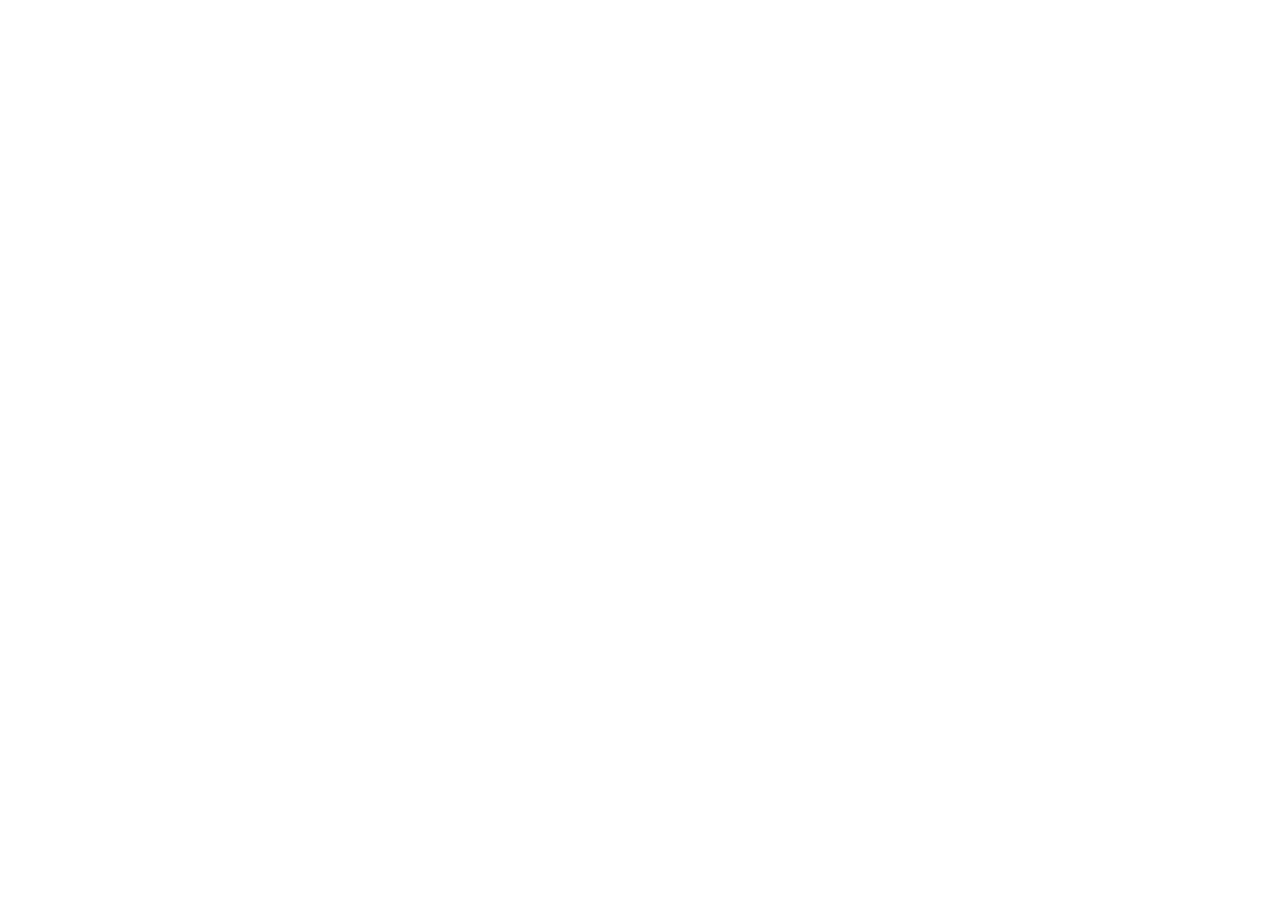
==== commit f36f5742: "InfoBao" ====
--- a/index.html
+++ b/index.html
@@ -9,25 +9,7 @@
     <!-- Налаштування в'юпорту (адаптиву, масштабу тощо) -->
     <meta name="viewport" content="width=device-width, initial-scale=1.0">
     <!-- Підключення шрифтів -->
-    <link rel="preconnect" href="https://fonts.googleapis.com">
-    <link rel="preconnect" href="https://fonts.gstatic.com" crossorigin>
-    <link href="https://fonts.googleapis.com/css2?family=Montserrat:ital@0;1&display=swap" rel="stylesheet">
-
-    <link rel="preconnect" href="https://fonts.googleapis.com">
-    <link rel="preconnect" href="https://fonts.gstatic.com" crossorigin>
-    <link href="https://fonts.googleapis.com/css2?family=Montserrat:ital,wght@0,500;1,500&display=swap" rel="stylesheet">
-
-    <link rel="preconnect" href="https://fonts.googleapis.com">
-    <link rel="preconnect" href="https://fonts.gstatic.com" crossorigin>
-    <link href="https://fonts.googleapis.com/css2?family=Montserrat:ital,wght@0,600;1,600&display=swap" rel="stylesheet">
-
-    <link rel="preconnect" href="https://fonts.googleapis.com">
-    <link rel="preconnect" href="https://fonts.gstatic.com" crossorigin>
-    <link href="https://fonts.googleapis.com/css2?family=Lora:ital@0;1&display=swap" rel="stylesheet">
-
-    <link rel="preconnect" href="https://fonts.googleapis.com">
-    <link rel="preconnect" href="https://fonts.gstatic.com" crossorigin>
-    <link href="https://fonts.googleapis.com/css2?family=Lora:ital,wght@0,500;1,500&display=swap" rel="stylesheet">
+    
 
     <!--Підключення окремого файлу стилів -->
     <link rel="stylesheet" href="css/style.css">
@@ -37,541 +19,7 @@
     <!-- <base target="_blank" href="/fonts/"> -->
   </head>
 
-  <body>
-    <div class="wrapper">
-
-      <div class="decor-flower-1"></div>
-      <div class="decor-flower-2"></div>
-      <div class="decor-flower-3"></div>
-      <div class="decor-flower-4"></div>
-      <div class="decor-flower-5"></div>
-      <div class="decor-flower-6"></div>
-      <div class="decor-flower-7"></div>
-      <div class="decor-flower-8"></div>
-
-      <header class="header">
-         <div class="header__container">
-
-            <div class="header__logo">
-               <a href="#">
-                  <img class="header__image" src="img/icons/logo.svg" alt="Logo Yoga">
-               </a>
-            </div>
-
-            <nav class="header__menu menu">
-               <ul class=" menu__list">
-                  <li class="menu__item">
-                     <a class="menu__link" href="#home">Home</a>
-                  </li>
-                  <li class="menu__item">
-                     <a class="menu__link" href="#teachers">Teachers</a>
-                  </li>
-                  <li class="menu__item">
-                     <a class="menu__link" href="#timetable">Timetable</a>
-                  </li>
-                  <li class="menu__item">
-                     <a class="menu__link" href="#types-of-yoga">Types Of Yoga</a>
-                  </li>
-                  <li class="menu__item">
-                     <a class="menu__link" href="#contacts">Contacts</a>
-                  </li>
-               </ul>
-            </nav>
-             <a href="#" class="header__button button">Sing Up</a>
-             <div class="icon-menu">
-               <span></span>
-            </div>
-         </div>
-      </header>
-      <main class="page">
-
-         <section class="hero" id="home">
-            <div class="hero__container">
-               <div class="hero__body">
-
-                  <div class="hero__content">
-                     <h1 class="hero__title title">"Uniting the Body, Mind, and Spirit Through the Practice of Yoga"</h1>
-                     <div class="hero__text text">
-                        <p>Yoga is a multifaceted discipline that encompasses physical, mental, and spiritual aspects. It is based on the concept of the interconnectedness of body, mind, and spirit, and aims to promote balance and harmony within oneself and with the world around us.</p>
-                     </div>
-                     <div class="hero__button">
-                        <img src="img/icons/icon-read-more.png" alt="Icon button">
-                        <a class="hero__link" href="#">
-                           <img src="img/icons/read-more.png" alt="Button text">
-                        </a>
-                     </div>
-                  </div>
-                  <div class="hero__picture">
-                   <picture>
-                     <source srcset="img/yoga-1x.webp 1x, img/yoga-2x.webp 2x, img/yoga-3x.webp 3x" type="image/webp">
-                     <img class="hero__img" src="img/yoga-1.jpg" alt="A girl doing yoga">
-                   </picture>
-                 </div>
-
-
-               </div>
-            </div>
-         </section>
-
-         <section class="anytime">
-             <div class="anytime__container">
-               <div class="anytime__body">
-                 <div class="anytime__picture">
-                    <picture>
-                      <source srcset=" img/anytime-1x.webp 1x, img/anytime-2x.webp 2x, img/anytime-3x.webp 3x" type="image/webp">
-                      <img class="anytime__image" src="img/anytime-1.jpg" alt="A girl doing yoga">
-                    </picture>
-                 </div>
-   
-                 <div class="anytime__content">
-                  <h2 class="anytime__title title">Practice Anytime, Anywhere with our Online Classes</h2>
-                  <div class="anytime__text text">
-                     <p>Online yoga classes can range from pre-recorded sessions to live-streamed classes with a teacher, and can offer a variety of styles and levels to suit individual preferences and needs. With online yoga, practitioners can have the flexibility to create their own personalized practice and fit it into their lifestyle.</p>
-                     <p>Are you worried about whether this form will suit you?<br>
-                        <span>First lesson - free!</span></p>
-                  </div>
-                  <a class="anytime__button button" href="#">Trial Lession</a>
-                 </div>
-                 
-               </div>
-             </div>
-           </section>
-
-           <section class="lessons" id="types-of-yoga">
-            <div class="lessons__container">
-               <div class="lessons__body">
-
-                  <div class="lessons__content">
-                     <h2 class="lessons__title title">Our lessons</h2>
-                     <div class="lessons__text text">
-                        <p>Yoga lessons typically involve physical postures, breathing exercises, and meditation to promote physical strength, flexibility, reduce stress, and enhance well-being. Classes can vary in style and intensity, and it's essential to consult with a qualified yoga teacher before starting any practice.</p>
-                     </div>
-                  </div>
-   
-                  <div class="lessons__regular regular-lessons">
-   
-                     <figure class="regular-lessons__item">
-                     <picture>
-                       <source srcset="img/beginner-1x.webp 1x, img/beginner-2x.webp 2x, img/beginner-3x.webp 3x" type="image/webp">
-                       <img class="regular-lessons__img" src="img/beginner-1.jpg" alt="A girl doing yoga">
-                     </picture>
-                     <figcaption>Yoga For Beginner</figcaption>
-                     </figure>
-   
-                     <figure class="regular-lessons__item">
-                     <picture>
-                       <source srcset="img/regular-1x.webp 1x, img/regular-2x.webp 2x, img/regular-3x.webp 3x" type="image/webp">
-                       <img class="regular-lessons__img" src="img/regular-1.jpg" alt="A girl doing yoga">
-                     </picture>
-                     <figcaption>Regular Practice</figcaption>      
-                     </figure>
-   
-                     <figure class="regular-lessons__item">
-                     <picture>
-                       <source srcset="img/individual-1x.webp 1x, img/individual-2x.webp 2x, img/individual-3x.webp 3x" type="image/webp">
-                       <img class="regular-lessons__img" src="img/individual-1.jpg" alt="A girl doing yoga">
-                     </picture>
-                     <figcaption>Individual Practice</figcaption>
-                     </figure>
-   
-                  </div>
-   
-               </div>
-            </div>
-           </section>
-
-           <section class="schedule" id="timetable">
-            <div class="schedule__container">
-               <div class="schedule__body">
-
-                  <div class="schedule__wrapper">
-                     <h2 class="schedule__title title">Join to our class, see our<br> schedule</h2>
-                     <div class="schedule__text text">
-                        <p>Start your day energized with our early morning classes or relax and unwind during our evening sessions. Join our skilled instructors in our spacious studio and deepen your yoga practice while connecting with a community of like-minded individuals.</p>
-                     </div>
-                  </div>
-   
-                  <div class="schedule__content">
-                     
-                        <table class="schedule__table table">
-                           <tbody class="table__body">
-
-                              <tr class="table__row">
-                                 <td class="table__day">Mondays</td>
-                                 <td class="table__lesson">
-                                    <a class="table__link" href="#">Hot Power Flow</a>
-                                 </td>
-                                 <td>7:30 PM - 8:45 PM</td>
-                              </tr>
-
-                              <tr class="table__row">
-                                 <td class="table__day">Tuesday</td>
-                                 <td class="table__lesson">
-                                    <a class="table__link" href="#">Hot PowerFlow vinyasa</a>
-                                 </td>
-                                 <td>8:20 AM - 9:20 AM</td>
-                              </tr>
-
-                              <tr class="table__row">
-                                 <td class="table__day">Wednesday</td>
-                                 <td class="table__lesson">
-                                    <a class="table__link" href="#">Warm mindful flow</a>
-                                 </td>
-                                 <td>4:15 PM - 5:45 PM</td>
-                              </tr>
-
-                              <tr class="table__row">
-                                 <td class="table__day">Thursday</td>
-                                 <td class="table__lesson">
-                                    <a class="table__link" href="#">Kundalini yoga</a>
-                                 </td>
-                                 <td>3:30 PM - 4:45 PM</td>
-                              </tr>
-
-                              <tr class="table__row">
-                                 <td class="table__day">Friday</td>
-                                 <td class="table__lesson">
-                                    <a class="table__link" href="#">Warm yin yoga</a>
-                                 </td>
-                                 <td>2:00 PM - 3:15 PM</td>
-                              </tr>
-
-                              <tr class="table__row">
-                                 <td class="table__day">Saturday</td>
-                                 <td class="table__lesson">
-                                    <a class="table__link" href="#">Jzt dance and yoga</a>
-                                 </td>
-                                 <td>10:00 AM - 11:45 AM</td>
-                              </tr>
-
-                              <tr class="table__row">
-                                 <td class="table__day">Sunday</td>
-                                 <td class="table__lesson">
-                                    <a class="table__link" href="#">Hanta yoga</a>
-                                 </td>
-                                 <td>6:30 PM - 7:30 PM</td>
-                              </tr>
-
-                           </tbody>
-                        </table>
-                     
-   
-                     <figure class="schedule__picture">
-                        <picture>
-                           <source srcset="img/rectangle-1x.webp 1x, img/rectangle-2x.webp 2x, img/rectangle-3x.webp 3x" type="image/webp">
-                           <img class="schedule__img" src="img/rectangle-1.png" alt="">
-                        </picture>
-                     </figure>
-
-                  </div>
-               </div>
-            </div>   
-           </section>
-
-          <section class="community-section">
-            <div class="community-section__container">
-
-              <div class="community-section__image">
-                <img src="img/community-yoga.jpg" alt="A girl practicing yoga">
-              </div>
-
-              <div class="community-section__aside">
-                <h2 class="community-section__title title">
-                  Join our community: yoga with us for a balanced mind and body
-                </h2>
-
-                <div class="community-section__content">
-                  <div class="community-section__grid">
-
-                    <div class="community-section__grid-column">
-                    <article class="community-card">
-                      <h3 class="community-card__title title">Best Teachers</h3>
-                      <p class="community-card__text text">
-                        Our teachers are highly trained and experienced in a wide range of disciplines.
-                      </p>
-                    </article>
-
-                    <article class="community-card">
-                      <h3 class="community-card__title title">Aesthetics</h3>
-                      <p class="community-card__text text">
-                        The studio is carefully decorated, providing a calming atmosphere that aids in relaxation and clarity.
-                      </p>
-                    </article>
-
-                    <article class="community-card">
-                      <h3 class="community-card__title title">Personal Attention</h3>
-                      <p class="community-card__text text">
-                        Our yoga teachers ensure that each student receives the guidance and support needed to improve practice.
-                      </p>
-                    </article>
-                    </div>
-
-                    <div class="community-section__grid-column">
-                    <article class="community-card">
-                      <h3 class="community-card__title title">Classic For Beginners</h3>
-                      <p class="community-card__text text">
-                        Our studio offers beginner yoga classes for anyone new to the practice or wanting to refine foundations.
-                      </p>
-                    </article>
-
-                    <article class="community-card">
-                      <h3 class="community-card__title title">Many Destinations</h3>
-                      <p class="community-card__text text">
-                        Whether you are a beginner or a seasoned yogi, we have something to suit your needs.
-                      </p>
-                    </article>
-
-                    <div class="community-section__trial-link">
-                      <a class="community-section__link" href="#">
-                        <img src="img/icons/trial-lesson.png" alt="Button text">
-                      </a>
-                      <img src="img/icons/icon-trial-lesson.png" alt="Icon button">
-                    </div>
-
-                    </div>
-                  </div>
-                </div>
-              </div>
-            </div>
-          </section>
-
-          <section class="prices">
-            <div class="prices__container">
-
-              <h2 class="prices__title title">Our prices</h2>
-              <p class="prices__text text">
-                You can start exercising any day. Your subscription starts from the moment of payment.
-              </p>
-
-              <div class="prices__cards">
-                <article class="price-card">
-                  <h3 class="price-card__title title">One-time Visit</h3>
-                  <p class="price-card__text text">Duration of classes - 90 minutes</p>
-                  <p class="price-card__value">50$</p>
-                  <a href="#" class="price-card__button button">Join The Lesson</a>
-                </article>
-
-                <article class="price-card">
-                  <h3 class="price-card__title title">Group Lessons</h3>
-                  <p class="price-card__text text">Duration of classes - 90 minutes</p>
-                  <p class="price-card__value">70$</p>
-                  <a href="#" class="price-card__button button">Join The Lesson</a>
-                </article>
-
-                <article class="price-card">
-                  <h3 class="price-card__title title">Individual Lessons</h3>
-                  <p class="price-card__text text">Duration of classes - 90 minutes</p>
-                  <p class="price-card__value">100$</p>
-                  <a href="#" class="price-card__button button">Join The Lesson</a>
-                </article>
-              </div>
-
-            </div>
-          </section>
-
-          <section class="yoga-instructors" id="teachers">
-            <div class="yoga-instructors__container">
-              <h2 class="yoga-instructors__title title">Insights and Strategies from Experienced Yoga Instructors</h2>
-              <p class="yoga-instructors__text text">
-                Our yoga teachers are skilled and experienced practitioners who lead our classes with a deep understanding of yoga philosophy and techniques.
-              </p>
-
-              <div class="yoga-instructor-cards">
-
-                <article class="yoga-instructor-card">
-                  <img class="yoga-instructor-card__image" src="img/instructor-1.jpg" alt="Samantha Kim">
-                  <div class="yoga-instructor-card__body">
-                    <h3 class="yoga-instructor-card__name title">Samantha Kim</h3>
-                    <p class="yoga-instructor-card__description text">Certified trainer in Hatha Yoga with over 8 years of experience</p>
-                    <div class="yoga-instructor-card__tags">
-                      <span class="yoga-instructor-card__tag">Yoga for Beginner</span>
-                      <span class="yoga-instructor-card__tag">Meditation</span>
-                    </div>
-                  </div>
-                </article>
-
-                <article class="yoga-instructor-card">
-                  <img class="yoga-instructor-card__image" src="img/instructor-2.jpg" alt="Ava Patel">
-                  <div class="yoga-instructor-card__body">
-                    <h3 class="yoga-instructor-card__name title">Ava Patel</h3>
-                    <p class="yoga-instructor-card__description text">Certified trainer in Hatha Yoga and Aerial Yoga</p>
-                    <div class="yoga-instructor-card__tags">
-                      <span class="yoga-instructor-card__tag">Individual Practice</span>
-                    </div>
-                  </div>
-                </article>
-
-                <article class="yoga-instructor-card">
-                  <img class="yoga-instructor-card__image" src="img/instructor-3.jpg" alt="Julia Williams">
-                  <div class="yoga-instructor-card__body">
-                    <h3 class="yoga-instructor-card__name title">Julia Williams</h3>
-                    <p class="yoga-instructor-card__description text">Certified Iyengar Yoga Trainer with 6 years of experience</p>
-                    <div class="yoga-instructor-card__tags">
-                      <span class="yoga-instructor-card__tag">Regular Practice</span>
-                      <span class="yoga-instructor-card__tag">Meditation</span>
-                    </div>
-                  </div>
-                </article>
-
-                <article class="yoga-instructor-card">
-                  <img class="yoga-instructor-card__image" src="img/instructor-4.jpg" alt="Marcus Lee">
-                  <div class="yoga-instructor-card__body">
-                    <h3 class="yoga-instructor-card__name title">Marcus Lee</h3>
-                    <p class="yoga-instructor-card__description text">Certified Hatha Yoga and Yin Yoga Trainer with 4 years of experience</p>
-                    <div class="yoga-instructor-card__tags">
-                      <span class="yoga-instructor-card__tag">Yoga for Beginner</span>
-                      <span class="yoga-instructor-card__tag">Individual Practice</span>
-                    </div>
-                  </div>
-                </article>
-
-                <article class="yoga-instructor-card">
-                  <img class="yoga-instructor-card__image" src="img/instructor-5.jpg" alt="Sarah Nguyen">
-                  <div class="yoga-instructor-card__body">
-                    <h3 class="yoga-instructor-card__name title">Sarah Nguyen</h3>
-                    <p class="yoga-instructor-card__description text">Certified Kundalini Yoga Trainer with 2 years of experience</p>
-                    <div class="yoga-instructor-card__tags">
-                      <span class="yoga-instructor-card__tag">Individual Practice</span>
-                      <span class="yoga-instructor-card__tag">Regular Practice</span>
-                    </div>
-                  </div>
-                </article>
-
-                <article class="yoga-instructor-card">
-                  <img class="yoga-instructor-card__image" src="img/instructor-6.jpg" alt="Ethan Chen">
-                  <div class="yoga-instructor-card__body">
-                    <h3 class="yoga-instructor-card__name title">Ethan Chen</h3>
-                    <p class="yoga-instructor-card__description text">Certified Hatha Yoga and Kundalini Yoga Trainer</p>
-                    <div class="yoga-instructor-card__tags">
-                      <span class="yoga-instructor-card__tag">Regular Practice</span>
-                      <span class="yoga-instructor-card__tag">Meditation</span>
-                    </div>
-                  </div>
-                </article>
-
-              </div>
-            </div>
-          </section>
-
-          <section class="trial-section">
-            <div class="trial-section__container">
-
-              <div class="trial-section__content">
-                <h2 class="trial-section__title title">Sign Up for a Free Trial Lesson Now!</h2>
-
-                <form class="trial-form" action="#" method="post">
-                  <div class="trial-form__field">
-                    <label class="trial-form__label" for="trial-name">Name</label>
-                    <input class="trial-form__input" id="trial-name" name="name" type="text">
-                  </div>
-
-                  <div class="trial-form__field">
-                    <label class="trial-form__label" for="trial-phone">Phone Number</label>
-                    <input class="trial-form__input" id="trial-phone" name="phone" type="tel">
-                  </div>
-
-                  <label class="trial-form__consent">
-                    <input class="trial-form__checkbox" type="checkbox" name="consent">
-                    <span>I give my consent to the processing of personal data</span>
-                  </label>
-
-                  <button class="trial-form__button button" type="submit">Send</button>
-                </form>
-              </div>
-
-              <div class="trial-section__image">
-                <img src="img/trial-yoga.jpg" alt="Woman practicing yoga">
-              </div>
-            </div>
-          </section>
-
-          <section class="instagram-section">
-            <div class="instagram-section__container">
-              <h2 class="instagram-section__title title">Our Instagram</h2>
-              <p class="instagram-section__text text">
-                Get a sneak peek into our world! Visit our Instagram for stunning visuals, exclusive behind-the-scenes content, and much more. Follow us now to stay updated on our latest products, events, and happenings.
-              </p>
-              <a class="instagram-section__link" href="#" aria-label="Open Instagram profile">@shantiYogaStudio #Shanti</a>
-
-              <div class="instagram-gallery">
-                <div class="instagram-gallery__item">
-                  <img class="instagram-gallery__image" src="img/instagram-1.jpg" alt="Yoga studio interior">
-                  <img class="instagram-gallery__image instagram-gallery__image--hover" src="img/instagram-11.jpg" alt="Woman doing yoga by the window">
-                </div>
-                <div class="instagram-gallery__item">
-                  <img class="instagram-gallery__image" src="img/instagram-2.jpg" alt="Woman doing yoga by the window">
-                  <img class="instagram-gallery__image instagram-gallery__image--hover" src="img/instagram-3.jpg" alt="Woman training core muscles">
-                </div>
-                <div class="instagram-gallery__item">
-                  <img class="instagram-gallery__image" src="img/instagram-3.jpg" alt="Woman training core muscles">
-                  <img class="instagram-gallery__image instagram-gallery__image--hover" src="img/instagram-4.jpg" alt="Two women with fitness balls">
-                </div>
-                <div class="instagram-gallery__item">
-                  <img class="instagram-gallery__image" src="img/instagram-4.jpg" alt="Two women with fitness balls">
-                  <img class="instagram-gallery__image instagram-gallery__image--hover" src="img/instagram-5.jpg" alt="Woman meditating outdoors">
-                </div>
-                <div class="instagram-gallery__item">
-                  <img class="instagram-gallery__image" src="img/instagram-5.jpg" alt="Woman meditating outdoors">
-                  <img class="instagram-gallery__image instagram-gallery__image--hover" src="img/instagram-6.jpg" alt="Woman practicing balance pose">
-                </div>
-                <div class="instagram-gallery__item">
-                  <img class="instagram-gallery__image" src="img/instagram-6.jpg" alt="Woman practicing balance pose">
-                  <img class="instagram-gallery__image instagram-gallery__image--hover" src="img/instagram-7.jpg" alt="Group yoga class in studio">
-                </div>
-                <div class="instagram-gallery__item">
-                  <img class="instagram-gallery__image" src="img/instagram-7.jpg" alt="Group yoga class in studio">
-                  <img class="instagram-gallery__image instagram-gallery__image--hover" src="img/instagram-8.jpg" alt="Woman in yoga pose from behind">
-                </div>
-                <div class="instagram-gallery__item">
-                  <img class="instagram-gallery__image" src="img/instagram-8.jpg" alt="Woman in yoga pose from behind">
-                  <img class="instagram-gallery__image instagram-gallery__image--hover" src="img/instagram-1.jpg" alt="Yoga studio interior">
-                </div>
-              </div>
-
-            </div>
-          </section>
-
-      </main>
-      <footer class="footer" id="contacts">
-        <div class="footer__container">
-          <div class="footer__columns">
-
-            <div class="footer__column">
-              <h3 class="footer__title title">Contacts</h3>
-              <a class="footer__link-social" href="mailto:shantiYogaStudio@gmail.com">shantiYogaStudio@gmail.com</a>
-              <div class="footer__socials" aria-label="Social links">
-                <a class="footer__social-link" href="#" aria-label="Instagram">
-                  <img src="img/icons/instagram.svg" alt="Icon instagram">
-                </a>
-                <a class="footer__social-link" href="#" aria-label="Twitter">
-                  <img src="img/icons/twitter.svg" alt="Icon twitter">
-                </a>
-                <a class="footer__social-link" href="#" aria-label="Telegram">
-                  <img src="img/icons/telegram.svg" alt="Icon telegram">
-                </a>
-                <a class="footer__social-link" href="#" aria-label="Facebook">
-                  <img src="img/icons/facebook.svg" alt="Icon facebook">
-                </a>
-              </div>
-            </div>
-
-            <div class="footer__column">
-              <h3 class="footer__title title">Address</h3>
-              <p class="footer__text text">107th St, Inglewood, CA 90303, USA</p>
-              <a class="footer__link" href="tel:+123456789">+123 456 789</a>
-            </div>
-
-            <div class="footer__column">
-              <h3 class="footer__title title">Information</h3>
-              <a class="footer__link link" href="#">Private Policy</a>
-              <a class="footer__link" href="#">Contract Offer</a>
-            </div>
-          </div>
-
-          <p class="footer__copyright-text text">2023 &copy;Shanti Yoga Studio. All Rights Reserved.</p>
-        </div>
-      </footer>
-    </div>
+ 
     <script src="js/script.js"></script>
   </body>
 </html>
--- a/css/style.css
+++ b/css/style.css
@@ -6,14 +6,7 @@
 html {
    scroll-behavior: smooth;
 }
-body {   
-   font-family: "Montserrat",sans-serif;
-   font-weight: 400;
-   color: #343434;
-   background-image: url(../img/decor-flower-1.png), url(../img/decor-flower-2.png), url(../img/decor-flower-3.png), url(../img/decor-flower-4.png), url(../img/decor-flower-5.png), url(../img/decor-flower-6.png), url(../img/decor-flower-7.png), url(../img/decor-flower-8.png);
-   background-repeat: no-repeat;
-   background-position: right 55px, 0 445px, right 1250px, 0 2470px, right 3340px, 0 4720px, right 6150px, 0 7250px; 
-}
+
 .wrapper {
    position: relative;
    min-height: 100%;
@@ -25,1401 +18,14 @@
    flex-grow: 1;
 }
 .page > section:not(:first-child) {
-   margin-top: 138px;
+  
  }
  .page > section:last-of-type {
-   padding-bottom: 30px;
+  
  }
 [class*="__container"] {
    max-width: 1230px;
    padding-inline: 15px;
    margin-inline: auto;
-   /* padding-inline: clamp(15px, 3vw, 100px); */
 }
 
-.title {
-   font-family: "Lora",serif;
-   font-weight: 400;
-   color: #ba936f;
-   font-size: 35px;
-   line-height: 1.5;
-   text-transform: uppercase;
-}
-.text {
-   font-size: 17px;
-   line-height: 1.47;
-}
-.button {
-   font-size: 17px;
-   font-weight: 500;  
-   color: #fff;
-   background-color: #ba936f;
-   border-radius: 15px;   
-   text-align: center;
-   flex-shrink: 0;
-   flex-grow: 0;
-   transition: background-color .3s ease-in-out;
-} 
-.button:hover {
-   background-color: #FDEFE6;
-   color: #BA936F;
-}
-
-/* header */
-
-.header {
-   position: sticky;
-   top: 0;
-   z-index: 1;
-   /* position: fixed; */
-   width: 100%;
-   top: 0;
-   left: 0;
-   z-index: 999;
-   padding-block: 32px;
-   background-color: #ffffff;
-}
-
-.header__container {
-   display: flex;
-   justify-content: space-between;
-   align-items: center;   
-}
-
-.header__image {
-   aspect-ratio: 124 / 44;
-   max-width: 100%;
-}
-
-.header__menu {
-   margin: 0 auto;
-   display: flex;
-}
-
-.menu__list {
-   display: flex;
-   justify-content: center;
-   flex-wrap: wrap;
-   gap: 61px;
-}
-
-.menu__link:hover {
-	text-decoration: underline;
-   color: #ba936f;
-}
-
-.icon-menu {
-   display: none;
-}
-
-.header__button {
-   padding: 11px 47px;   
-}
-
-/* section hero */
-
-.hero {
-   padding-top: 103px;
-}
-
-.hero__body {
-   display: flex;
-   justify-content: space-between;
-   gap: 27px;
-}
-
-.hero__content {
-   position: relative;
-   display: flex;
-   flex-direction: column;
-   justify-content: center;
-   flex-basis: 60.25%;
-}
-
-.hero__title {
-   margin-bottom: 70px;
-   font-size: 50px;
-}
-
-.hero__text {
-   margin-bottom: 59px;
-   font-size: 19px;
-   line-height: 1.42;
-}
-
-.hero__link img {
-   position: relative;
-   left: -44px;
-}
-
-.hero__picture {
-   border-radius: 33px;
-   overflow: hidden;
-}
-.hero__picture img {
-   max-width: none;
-   width: 402px;
-   height: 636px;
-   object-fit: cover;
-   display: block;
-}
-
-/* section anytime */
-
-.anytime__body {
-   display: flex;
-   justify-content: space-between;
-   gap: 40px;
-}
-
-.anytime__picture {
-   flex-basis: 50%;
-   flex-grow: 0;
-   flex-shrink: 1;
-   overflow: hidden;
-   border-radius: 33px;
-}
-
-.anytime__image {
-   object-fit: cover;
-   aspect-ratio: 1;
-}
-
-.anytime__content {
-   flex-basis: 49%;
-}
-
-.anytime__title {
-   margin-bottom: 55px;
-   font-size: 35px; 
-}
-
-.anytime__text {
-   margin-bottom: 46px;
-   font-size: 19px;
-   line-height: 1.42; 
-}
-
-.anytime__text p:first-child {
-   margin-bottom: 46px;
-}
-
-.anytime__text p:last-child {
-   font-size: 17px;
-}
-.anytime__text span {
-   font-weight: 600;
-   color: #ba936f;
-}
-.anytime__button {
-   padding: 12px 47px 13px;
-}
-
-/* section lessons */
-
-.lessons__body {
-   display: flex;
-   flex-direction: column;
-   row-gap: 64px;
-}
-
-.lessons__title {
-   margin-bottom: 32px;
-}
-
-.lessons__text {
-   max-width: 840px;
-   /* margin-bottom: 64px; */
-}
-
-.text {
-   font-size: 17px;
-   line-height:  1.42;
-}
-
-.lessons__regular {
-   display: flex;
-   justify-content: space-between;
-   gap: 46px;
-}
-
-.regular-lessons__img {
-   margin-bottom: 14px;
-}
-
-.regular-lessons figcaption {
-   color: #ba936f;
-   font-size: 22px;
-   font-family: "Lora", serif;
-   font-weight: 400;
-   line-height: 1.27;
-   padding-left: 11px;  
-}
-
-.regular-lessons__img {
-   overflow: hidden;
-   border-radius: 33px;   
-}
-
-/* section schedule  */
-.schedule__body {
-   display: flex;
-   flex-direction: column;
-   row-gap: 40px;
-}
-
-.schedule__title {
-   margin-bottom: 16px;
-}
-
-.schedule__text {
-   max-width: 839px;
-   /* margin-bottom: 41px; */
-}
-
-.schedule__content {
-   display: flex;
-   justify-content: space-between;
-   align-items: center;
-   gap: 33px;
-}
-
-.schedule__table {   
-   flex-basis: 53%;
-   border-top: 1px solid #BA936F;
-}
-
-.table__row {
-   display: flex;
-   justify-content: space-between;
-   gap: 54px;
-   flex-wrap: nowrap;
-   align-items: start;
-   border-bottom: 1px solid #BA936F;
-   padding: 20px 0;
-   font-size: 17px;
-   text-transform: uppercase;
-   line-height: 1.5;
-}
-
-.table__day {
-   flex-basis: 113px;
-   flex-grow: 0;
-}
-
-.table__lesson {
-   flex-grow: 1;
-}
-
-.table__link {
-   position: relative;
-}
-
-.table__link::after {
-   content: url(../img/icons/up-right-arrow.svg);
-   position: absolute;
-   top: -5px;
-   right: -20px;
-}
-
-.schedule__img {
-   border-radius: 33px;
-   overflow: hidden;
-}
-
-/* section community */
-
-.community-section__container {
-   display: flex;
-   flex-wrap: nowrap;
-   align-items: flex-start;
-   gap: 69px;
-}
-
-.community-section__image {
-   overflow: hidden;
-   border-radius: 33px;
-   align-self: flex-start;
-   flex-shrink: 0;
-}
-
-.community-section__image img {
-   max-width: none;
-   width: 402px;
-   height: 636px;
-   object-fit: cover;
-   display: block;
-}
-
-.community-section__aside {
-   padding-top: 40px;
-   flex: 1 1 minmax(0, 1fr);
-   display: flex;
-   flex-direction: column;
-   gap: 59px;
-   min-width: 0;
-}
-
-.community-section__title {
-   max-width: 650px;
-   font-size: 35px;
-   line-height: normal;
-}
-
-.community-section__content {
-   position: relative;
-   min-width: 0;
-}
-
-.community-section__grid {
-   position: absolute;
-   left: 0;
-   top: 0;
-   width: 100%;
-   display: flex;
-   flex-wrap: wrap;
-   align-items: flex-start;
-   gap: 138px;
-}
-
-.community-section__grid-column {
-   /* position: absolute; */
-   display: flex;
-   flex-direction: column;
-   gap: 47px;
-   flex: 0 0 296px;
-   width: 296px;
-   max-width: 296px;
-}
-
-.community-card {
-   box-sizing: border-box;
-   width: 296px;
-   max-width: 296px;
-}
-
-.community-card__title {
-   margin-bottom: 5px;
-   font-size: 20px;
-   line-height: normal;
-}
-
-.community-card__text {
-   box-sizing: border-box;
-   max-width: 296px;
-   font-size: 15px;
-   line-height: 1.67;
-}
-
-.community-section__trial-link {   
-   display: inline-flex;
-   align-items: center;  
-   position: relative;
-   left: 65%;
-   margin-top: 42px;
-}
-
-.community-section__link {
-   position: absolute;
-   left: -32%;
-}
-.community-section__aside {
-   min-width: calc(296px + 296px + 138px);
-}
-
-
-
-/* @media (min-width: 993px) {
-   .community-section__aside {
-      min-width: calc(296px + 296px + 138px);
-   }
-} */
-
-/* section prices */
-
-.prices__title {
-   margin-bottom: 27px;
-}
-
-.prices__text {
-   max-width: 500px;
-   margin-bottom: 68px;
-   line-height: normal;
-}
-
-.prices__cards {
-   display: flex;
-   justify-content: space-between;
-   gap: 62px;
-}
-
-.price-card {
-   background-color: #f4e6dc;
-   border-radius: 24px;
-   padding: 60px 40px;
-   text-align: center;
-}
-
-.price-card__title {
-   margin-bottom: 14px;
-   font-size: 25px;
-   line-height: normal;
-}
-
-.price-card__text {
-   margin-bottom: 44px;
-   max-width: 272px;
-   line-height: normal;
-   color: #888;
-}
-
-.price-card__value {
-   margin-bottom: 84px;
-   font-size: 64px;
-   line-height: normal;
-}
-
-.price-card__button {
-   display: inline-block;
-   padding: 14px 64px;
-   font-weight: 500;
-}
-.price-card__button:hover {
-   background-color: #fff;
-   color: #888;
-}
-
-/* section yoga instructors */
-
-.yoga-instructors {
-   overflow: hidden;
-}
-
-.yoga-instructors__title {
-   margin-bottom: 27px;
-   max-width: 615px;
-   font-size: 35px;
-   line-height: normal;
-}
-
-.yoga-instructors__text {
-   max-width: 553px;
-   margin-bottom: 83px;
-}
-
-.yoga-instructor-cards {
-   display: grid;
-   grid-template-columns: repeat(3, minmax(240px, 1fr));
-   gap: 49px 30px;
-}
-
-.yoga-instructor-card {
-   background-color: #fdefe6;
-   border-radius: 37px;
-   overflow: hidden;
-}
-
-.yoga-instructor-card__image {
-   width: 100%;
-   aspect-ratio: 381 / 350;
-   object-fit: cover;
-   display: block;
-}
-
-.yoga-instructor-card__body {
-   padding: 21px;
-}
-
-.yoga-instructor-card__name {
-   margin-bottom: 9px;
-   font-size: 25px;
-   line-height: normal;
-   text-transform: none;
-}
-
-.yoga-instructor-card__description {
-   margin-bottom: 20px;
-   font-size: 16px;
-   line-height: normal;
-}
-
-.yoga-instructor-card__tags {
-   display: flex;
-   flex-wrap: wrap;
-   justify-content: space-between;
-}
-
-.yoga-instructor-card__tag {
-   width: 156px;
-   border: 1px solid #ba936f;
-   border-radius: 10px;
-   font-size: 15px;
-   text-align: center;
-   padding-top: 11px;
-   padding-bottom: 11px;
-   line-height: normal;
-   color: #ba936f;
-}
-
-/* section trial */
-
-.trial-section__container {
-   display: flex;
-   justify-content: space-between;
-   gap: 41px;
-}
-
-.trial-section__title {
-   font-size: 45px;
-   line-height: normal;
-}
-
-.trial-form {
-   max-width: 504px;
-   margin-top: 100px;
-   margin-bottom: 124px;
-}
-
-.trial-form__field {
-   margin-bottom: 38px;
-}
-
-.trial-form__label {
-   display: block;
-   margin-bottom: 3px;
-   font-size: 16px;
-   line-height: normal;
-   color: #b59c84
-}
-
-.trial-form__input {
-   width: 100%;
-   border-bottom: 1px solid #ba936f;   
-   /* color: #343434; */
-   background-color: transparent;
-}
-
-.trial-form__consent {
-   display: inline-flex;
-   align-items: center;
-   gap: 12px;
-   margin-top: 14px;
-   margin-bottom: 80px;
-   font-size: 15px;
-   line-height: normal;
-}
-
-.trial-form__checkbox {
-   width: 20px;
-   height: 20px;
-   border-radius: 3px;
-   border: 1px solid #ba936f;
-   accent-color: #ba936f;
-   flex-shrink: 0;
-}
-
-.trial-form__button {
-   min-width: 192px;
-   padding: 9px 67px;
-}
-
-.trial-section__image {
-   border-radius: 33px;
-   overflow: hidden;
-   flex-basis: 69%;
-}
-
-.trial-section__image img {
-   width: 100%;
-   height: 100%;
-   aspect-ratio: 1 / 1.06;
-   object-fit: cover;
-   display: block;
-}
-
-/* section instagram */
-
-.instagram-section__title {
-   margin-bottom: 34px;
-   line-height: normal;
-}
-
-.instagram-section__text {
-   max-width: 860px;
-   margin-bottom: 16px;
-   line-height: normal;
-}
-
-.instagram-section__link {
-   display: inline-block;
-   margin-bottom: 42px;
-   color: #ba936f;
-   font-size: 17px;
-   line-height: normal;
-}
-
-.instagram-section__link:hover {
-   text-decoration: underline;
-}
-
-.instagram-gallery {
-   display: grid;
-   grid-template-columns: repeat(4, 1fr); 
-   gap: 21px 35px; 
-   /* display: flex;
-   flex-wrap: wrap;
-   column-gap: 35px;
-   row-gap: 21px; */
-}
-
-.instagram-gallery__item {
-   position: relative;
-   overflow: visible;
-   aspect-ratio: 1 / 1;
-}
-
-.instagram-gallery__image {
-   position: absolute;
-   inset: 0;
-   width: 100%;
-   height: 100%;
-   object-fit: cover;
-   display: block;
-   transition: transform 0.45s ease, opacity 0.35s ease;
-   z-index: 1;
-}
-
-.instagram-gallery__image--hover {
-   opacity: 0;
-   transform: scale(1);
-   z-index: 2;
-}
-
-.instagram-gallery__item:hover .instagram-gallery__image {
-   transform: scale(1.02);
-}
-
-.instagram-gallery__item:hover .instagram-gallery__image--hover {
-   opacity: 1;
-   transform: scale(1.12);
-}
-
-/* footer */
-
-.footer {
-   padding: 59px 0 12px;
-   background-color: #fdefe6;
-}
-
-.footer__columns {
-   display: flex;
-   gap: 203px;
-}
-
-.footer__title {
-   margin-bottom: 30px;
-   font-weight: 500;
-   font-size: 20px;
-   line-height: normal;
-}
-
-.footer__text {
-   max-width: 258px;
-}
-
-.footer__link,
-.footer__text {
-   display: block;
-   margin-bottom: 19px;
-   font-size: 17px;
-   line-height: normal;
-}
-
-.footer__link-social {
-   margin-bottom: 54px;
-}
-
-.link {
-   margin-bottom: 13px;
-}
-
-.footer__link:hover {
-   color: #ba936f;
-}
-
-.footer__socials {
-   display: flex;
-   flex-wrap: wrap;
-   gap: 17px;
-}
-
-.footer__copyright-text {
-   margin-top: 121px;
-   text-align: center;
-   font-size: 15px;
-   line-height: normal;
-}
-
-@media (width <= 1199px) {
-}
-
- @media (width <= 992px) {
-   .menu__list {
-      gap: 15px;
-   }
-   .page > section:not(:first-child) {
-      margin-top: 60px;
-   }
-
-/* section hero */
-   .hero {
-      padding-top: 60px;
-   }
-   .hero__title {
-      margin-bottom: 36px;
-      font-size: 42px;
-      line-height: normal;
-   }
-   .hero__text {
-      margin-bottom: 28px;
-      font-size: 18px;
-      text-align: justify;
-   }
-
-/* section anytime */
-   .anytime__body {
-      display: grid;
-      justify-items: center;
-      gap: 32px;
-   }
-   .anytime__content {
-      display: contents;
-   }
-   .anytime__title {
-      order: 1;
-      margin-bottom: 10px;
-      font-size: 30px;
-      text-align: center;
-      line-height: normal;
-   }
-   .anytime__picture {
-      order: 2;
-   }
-   .anytime__text,
-   .anytime__text p:first-child {
-      order: 3;
-      margin-bottom: 26px;
-      font-size: 18px;
-      text-align: justify;
-   }
-   .anytime__text p:last-child {
-      font-size: 16px;
-   }
-   .anytime__text {
-      width: 100%;
-      max-width: 720px;
-   }
-   .anytime__button {
-      order: 4;
-      display: block;
-      width: fit-content;
-      margin-inline: auto;
-   }
-
-/* section lessons */
-   .lessons__body {
-      row-gap: 40px;
-   }
-   .lessons__title {
-      margin-bottom: 10px;
-   }
-   .lessons__text {
-      text-align: justify;
-   }
-   .lessons__regular {
-      gap: 20px;
-   }
-
-/* section schedule */
-   .schedule__wrapper {
-      text-align: center;
-   }
-   .schedule__text {
-      max-width: none;
-      text-align: justify;
-   }
-   .schedule__content {
-      flex-direction: column;
-      align-items: stretch;
-      gap: 28px;
-   }
-   .schedule__table,
-   .schedule__picture {
-      flex-basis: auto;
-      width: 100%;
-
-   }
-   .schedule__img {
-      width: 100%;
-      display: block;
-      object-fit: cover;
-   }
-   .table__row {
-      gap: 36px;
-   }
-   
-/* section community-section */
-   .community-section__container {
-      display: grid;
-      grid-template-columns: auto minmax(0, 1fr);
-      grid-template-rows: auto auto;  
-      row-gap: 34px;
-      column-gap: 39px;
-      align-items: start;
-   }
-   .community-section__aside {
-      display: contents;
-   }
-   .community-section__title {
-      grid-column: 1 / -1;
-      grid-row: 1;
-      width: 100%;
-      max-width: none;
-      font-size: 30px;
-      margin: 0;
-   }
-   .community-section__image {
-      grid-column: 1;
-      grid-row: 2;
-      max-width: min(100%, 402px);
-   }
-   .community-section__image img {
-      max-width: 100%;
-      height: auto;
-   }
-   .community-section__content {
-      grid-column: 2;
-      grid-row: 2;
-      width: 100%;
-      min-width: 0;
-      overflow-x: visible;
-   }
-   .community-section__grid {
-      flex-direction: column;
-      flex-wrap: nowrap;
-      gap: 10px;
-   }
-   .community-section__grid-column {
-      flex: none;
-      width: 100%;
-      max-width: none;
-      gap: 10px;
-   }
-   .community-card__title {
-      font-size: 20px;
-   }
-   .community-card__text {
-      max-width: min(100%, 296px);
-      font-size: 16px;
-   }
-   .community-section__link {
-      left: -18%;
-   }
-   .community-section__trial-link {
-      left: 78%;
-      margin-top: -41px;
-   }
-
-/* section prices */
-   .prices__title {
-      margin-bottom: clamp(8px, 2vw, 12px);
-   }
-   .prices__text {
-      margin-bottom: clamp(22px, 5vw, 34px);
-   }
-   .prices__cards {
-      display: grid;
-      grid-template-columns: repeat(3, minmax(0, 1fr));
-      gap: clamp(8px, 1.8vw, 14px);
-      align-items: stretch;
-   }
-   .price-card {
-      box-sizing: border-box;
-      width: 100%;
-      min-width: 0;
-      padding: clamp(26px, 5vw + 10px, 44px) clamp(14px, 3.5vw + 4px, 28px);
-   }
-   .price-card__text {
-      max-width: none;
-      margin-bottom: clamp(20px, 4vw, 30px);
-      font-size: clamp(14px, 2.8vw, 17px);
-   }
-   .price-card__title {
-      font-size: clamp(21px, 3.8vw + 8px, 33px);
-      line-height: 1.15;
-      text-wrap: balance;
-   }
-   .price-card__value {
-      margin-bottom: clamp(26px, 7vw, 48px);
-      font-size: clamp(34px, 10vw + 10px, 56px);
-      line-height: 1;
-   }
-   .price-card__button {
-      padding: clamp(11px, 2vw + 6px, 14px) clamp(28px, 12vw - 44px, 64px);
-      font-size: clamp(14px, 2.5vw, 17px);
-      width: 100%;
-      max-width: 100%;
-      box-sizing: border-box;
-   }
-
-/* section yoga-instructors */
-   .yoga-instructor-cards {
-      grid-template-columns: repeat(2, minmax(220px, 1fr));
-   }
-   .yoga-instructors__title {
-      font-size: 30px;
-   }
-   .yoga-instructors__text {
-      margin-bottom: 42px;
-   }
-
-/* section trial-section */
-   .trial-section__container {
-      flex-direction: column;
-      gap: clamp(20px, 4vw + 10px, 36px);
-      align-items: stretch;
-   }
-   .trial-section__title {
-      max-width: none;
-      font-size: clamp(26px, 3.5vw + 14px, 38px);
-      line-height: 1.15;
-      text-wrap: balance;
-   }
-   .trial-form {
-      margin: 0;
-      width: 100%;
-      max-width: none;
-   }
-   .trial-form__field {
-      margin-bottom: clamp(22px, 5vw, 38px);
-   }
-   .trial-form__label {
-      font-size: clamp(14px, 2.6vw, 16px);
-      margin-bottom: clamp(2px, 0.6vw, 4px);
-   }
-   .trial-form__input {
-      font-size: clamp(15px, 2.7vw, 17px);
-   }
-   .trial-form__consent {
-      margin-top: clamp(10px, 2vw, 14px);
-      margin-bottom: clamp(36px, 11vw, 80px);
-      font-size: clamp(13px, 2.4vw, 15px);
-      gap: clamp(8px, 2vw, 12px);
-      line-height: 1.45;
-   }
-   .trial-form__checkbox {
-      width: clamp(18px, 4vw, 20px);
-      height: clamp(18px, 4vw, 20px);
-   }
-   .trial-form__button {
-      min-width: min(100%, clamp(160px, 45vw, 192px));
-      padding: clamp(9px, 2vw + 4px, 12px) clamp(28px, 12vw - 24px, 67px);
-      font-size: clamp(14px, 2.5vw, 17px);
-      box-sizing: border-box;
-   }
-   .trial-section__image {
-      max-width: min(100%, clamp(300px, 86vw, 520px));
-      flex-basis: auto;
-      align-self: center;
-      border-radius: clamp(18px, 4vw, 33px);
-   }
-   .trial-section__image img {
-      width: 100%;
-      height: auto;
-      aspect-ratio: 1 / 1.06;
-      object-fit: cover;
-   }
-
-/* section instagram-section */
-   .instagram-section__link {
-      margin-bottom: 30px;
-   }
-   .instagram-gallery {
-      grid-template-columns: repeat(2, minmax(200px, 1fr));
-   }
-
-/* footer */
-   .footer {
-      padding: clamp(40px, 9vw, 59px) 0 clamp(10px, 2.5vw, 14px);
-   }
-   .footer__columns {
-      display: grid;
-      grid-template-columns: 1fr 1fr;
-      grid-template-rows: auto auto;
-      align-items: start;
-      gap: clamp(18px, 5vw + 8px, 38px);
-   }
-   .footer__column:nth-child(1) {
-      grid-column: 1;
-      grid-row: 1 / span 2;
-      align-self: center;
-   }
-   .footer__column:nth-child(2) {
-      grid-column: 2;
-      grid-row: 1;
-   }
-   .footer__column:nth-child(3) {
-      grid-column: 2;
-      grid-row: 2;
-   }
-   .footer__title {
-      margin-bottom: clamp(14px, 3.5vw, 30px);
-      font-size: clamp(17px, 2.2vw + 10px, 20px);
-   }
-   .footer__text {
-      max-width: min(100%, clamp(220px, 55vw, 258px));
-   }
-   .footer__link,
-   .footer__text {
-      margin-bottom: clamp(12px, 2.8vw, 19px);
-      font-size: clamp(14px, 2.4vw + 6px, 17px);
-   }
-   .footer__link-social {
-      margin-bottom: clamp(28px, 12vw, 54px);
-   }
-   .footer__socials {
-      gap: clamp(12px, 3vw, 17px);
-   }
-   .footer__copyright-text {
-      margin-top: clamp(44px, 12vw + 10px, 96px);
-      font-size: clamp(13px, 2.3vw, 15px);
-   }
-} 
-@media (width < 768px) {
-   .icon-menu {
-      display: block;
-      width: 30px;
-      height: 18px;
-      flex-shrink: 0;
-      order: 3;
-   }
-   .icon-menu span, .icon-menu::before, .icon-menu::after {
-      content: "";
-      height: 2px;
-      width: 30px;
-      position: absolute;
-      right: 0;
-      transition: all 0.3s;
-      background-color: #2f302c;
-   }
-   .icon-menu span {
-      top: 50%;
-      translate: 0 -50%;
-   }
-   .icon-menu::before {
-      top: 0;
-   }
-   .icon-menu::after {
-      bottom: 0;
-   }
-   [data-menu-open] .icon-menu span {
-      width: 0;
-   }
-   [data-menu-open] .icon-menu::before {
-      rotate: -45deg;
-      translate: 0 -50%;
-      top: 50%;
-   }
-   [data-menu-open] .icon-menu::after {
-      rotate: 45deg;
-      translate: 0 50%;
-      bottom: 50%;
-   }
-   [data-menu-open] .menu,
-   [data-menu-open] .menu::before {
-      left: 0;
-   }
-   .icon-menu, .header__logo, .header__button {
-      position: relative;
-      z-index: 3;
-   }
-   .menu {
-      position: fixed;
-      width: 100%;
-      height: 100%;
-      top: 0;
-      left: 100%;
-      background-color: #fdefe6;
-      z-index: 1;
-      overflow: auto;
-      transition: left 0.3s;
-      padding: 120px 15px 30px 15px;
-   }
-     .menu::before {
-      content: "";
-      position: fixed;
-      width: 100%;
-      height: 70px;
-      top: 0;
-      left: 100%;
-      transition: left 0.5s;
-      z-index: 2;
-   }
-   .menu__list {
-      row-gap: 30px;
-      flex-direction: column;
-   }
-   .menu__link {
-      font-size: 28px;
-   }
-   .menu__link::after {
-      content: "";
-      height: 2px;
-   }
-   .header__button {
-      order: 2;
-   }
-   /* .button {
-      align-self: stretch;
-   } */
-
-/* section hero */
-   .hero {
-      padding-top: 30px;
-   }
-   .hero__body {
-      flex-wrap: wrap;
-      justify-content: center;
-   }
-   .hero__content {
-      flex-basis: auto;
-   }
-   .hero__title {
-      margin-bottom: 24px;
-      font-size: 32px;
-      text-align: justify;
-   }
-   .hero__text {
-      margin-bottom: 20px;
-      font-size: 16px;
-      line-height: 1.5;
-   }
-   .hero__picture {
-      width: 100%;
-   }
-   .hero__img {
-      width: 100%;
-      display: block;
-      object-fit: cover;
-   }
-
-/* section anytime */
-   .anytime__body {
-      gap: 10px;
-   }   
-   .anytime__title {
-      margin-bottom: 24px;
-      font-size: 26px;
-   }
-   .anytime__text,
-   .anytime__text p:first-child {
-      margin-bottom: 18px;
-      font-size: 16px;
-      line-height: 1.5;
-   }
-   .anytime__text p:last-child {
-      font-size: 15px;
-   }      
-   .anytime__picture {
-      width: 100%;
-   }
-   .anytime__image {
-      width: 100%;
-      display: block;
-      object-fit: cover;
-   }
-
-/* section lessons */
-   .lessons__regular {
-      flex-wrap: wrap;
-      justify-content: center;
-   }
-   .regular-lessons__item {
-      width: 100%;
-   }
-   .regular-lessons__img {
-      width: 100%;
-      display: block;
-      object-fit: cover;
-   }
-
-/* section schedule */
-   .schedule__content {
-      flex-wrap: wrap;
-      justify-content: center;
-   }
-   .schedule__table {
-      width: 100%;
-   }
-   .table__row {
-      gap: 20px;
-      font-size: 15px;
-   }
-   .table__day {
-      flex-basis: 90px;
-   }
-   .schedule__picture {
-      width: 100%;
-   }
-   .schedule__img {
-      width: 100%;
-      display: block;
-      object-fit: cover;
-   }
-
-/* section community-section */
-   .community-section__container {
-      gap: 10px;
-   }
-   .community-section__title {
-      margin-bottom: 24px;
-      font-size: 24px;
-   }
-   .community-section__image img {
-      width: 100%;
-      max-width: min(100%, 402px);
-      height: auto;
-      object-fit: cover;
-   }
-   .community-card__title {
-      font-size: 16px;
-   }
-   .community-card__text {
-      font-size: 14px;
-   }
-   .community-section__link {
-      left: -38%;
-   }
-   .community-section__trial-link {
-      left: 52%;
-      margin-top: 32px;
-   }
-
-/* section prices */
-   .prices__cards {
-      display: grid;
-      grid-template-columns: 1fr;
-   }
-   .price-card {
-      width: 100%;
-      /* max-width: 420px; */
-      margin: 0 auto;
-      padding: 36px 22px;
-   }
-   .price-card__title {
-      font-size: 24px;
-   }
-   .price-card__value {
-      margin-bottom: 36px;
-      font-size: 46px;
-   }
-
-/* section yoga-instructors */
-   .yoga-instructors__title {
-      margin-bottom: 16px;
-      font-size: 24px;
-   }
-   .yoga-instructors__text {
-      margin-bottom: 28px;
-   }
-   .yoga-instructor-cards {
-      grid-template-columns: 1fr;
-      gap: 20px;
-   }
-   .yoga-instructor-card__body {
-      padding: 16px;
-   }
-   .yoga-instructor-card__name {
-      font-size: 22px;
-   }
-
-/* section trial-section */
-   .trial-form {
-      max-width: none;
-      width: 100%;
-   }
-   .trial-section__image {
-      width: 100%;
-      max-width: none;
-      flex-basis: auto;
-      align-self: stretch;
-   }
-   .trial-section__image img {
-      width: 100%;
-      height: auto;
-      aspect-ratio: auto;
-   }
-   .trial-section__title {
-      margin-bottom: 28px;
-      font-size: 30px;
-   }
-   .trial-form__label {
-      font-size: 18px;
-   }
-   .trial-form__input {
-      font-size: 17px;
-   }
-   .trial-form__consent {
-      margin-bottom: 30px;
-      font-size: 14px;
-   }
-   .trial-form__button {
-      width: 100%;
-   }
-
-/* section instagram-section */
-   .instagram-section__link {
-      font-size: 20px;
-      margin-bottom: 20px;
-   }
-   .instagram-gallery {
-      grid-template-columns: 1fr;
-      gap: 12px;
-   }
-/* footer */
-   .footer {
-      padding: 50px 0 26px;
-   }
-   .footer__columns {
-      display: grid;
-      grid-template-columns: 1fr;
-      grid-template-rows: none;
-      gap: 26px;
-   }
-   .footer__column:nth-child(1),
-   .footer__column:nth-child(2),
-   .footer__column:nth-child(3) {
-      grid-column: auto;
-      grid-row: auto;
-   }
-   .footer__title {
-      margin-bottom: 12px;
-      font-size: 24px;
-   }
-   .footer__link,
-   .footer__text {
-      margin-bottom: 10px;
-      font-size: 17px;
-   }
-   .footer__socials {
-      margin-top: 14px;
-   }
-   .footer__social-link {
-      min-width: 42px;
-      font-size: 14px;
-   }
-   .footer__copyright-text {
-      margin-top: 26px;
-      font-size: 14px;
-   }
-} 
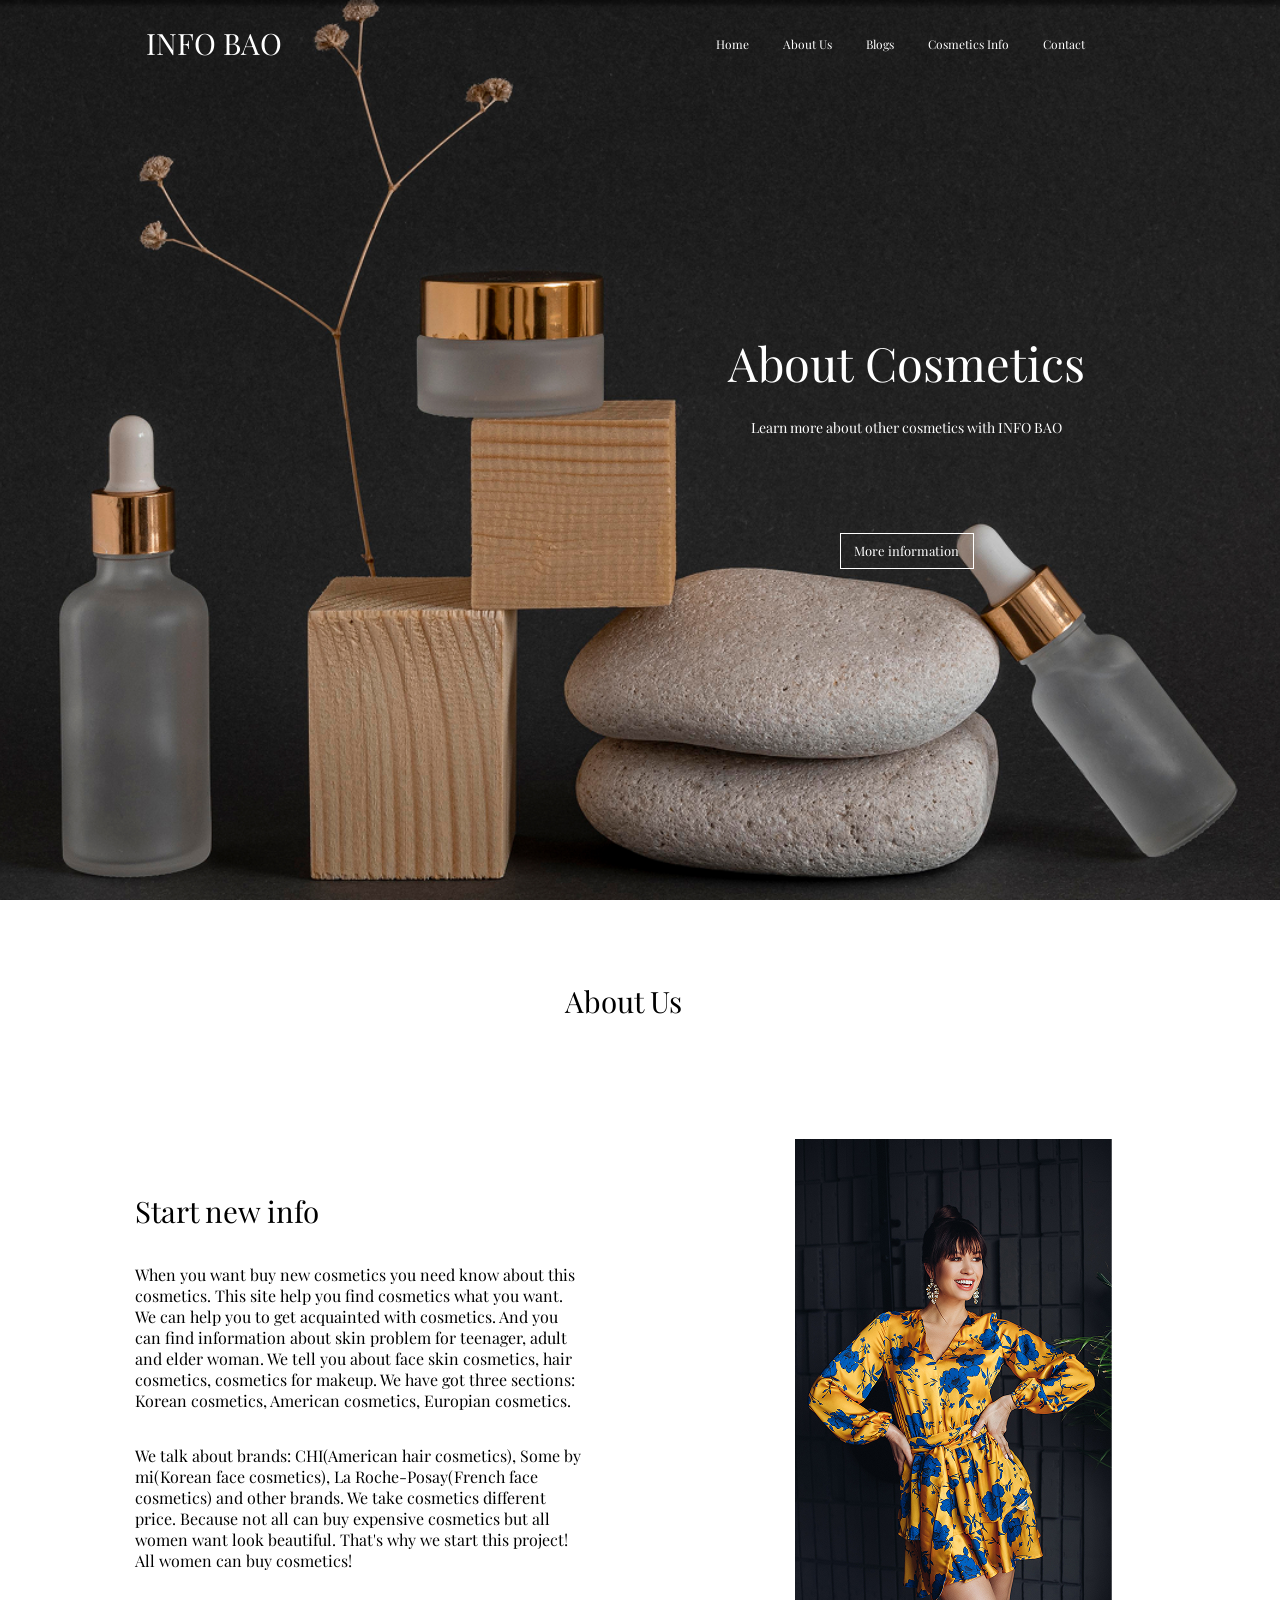
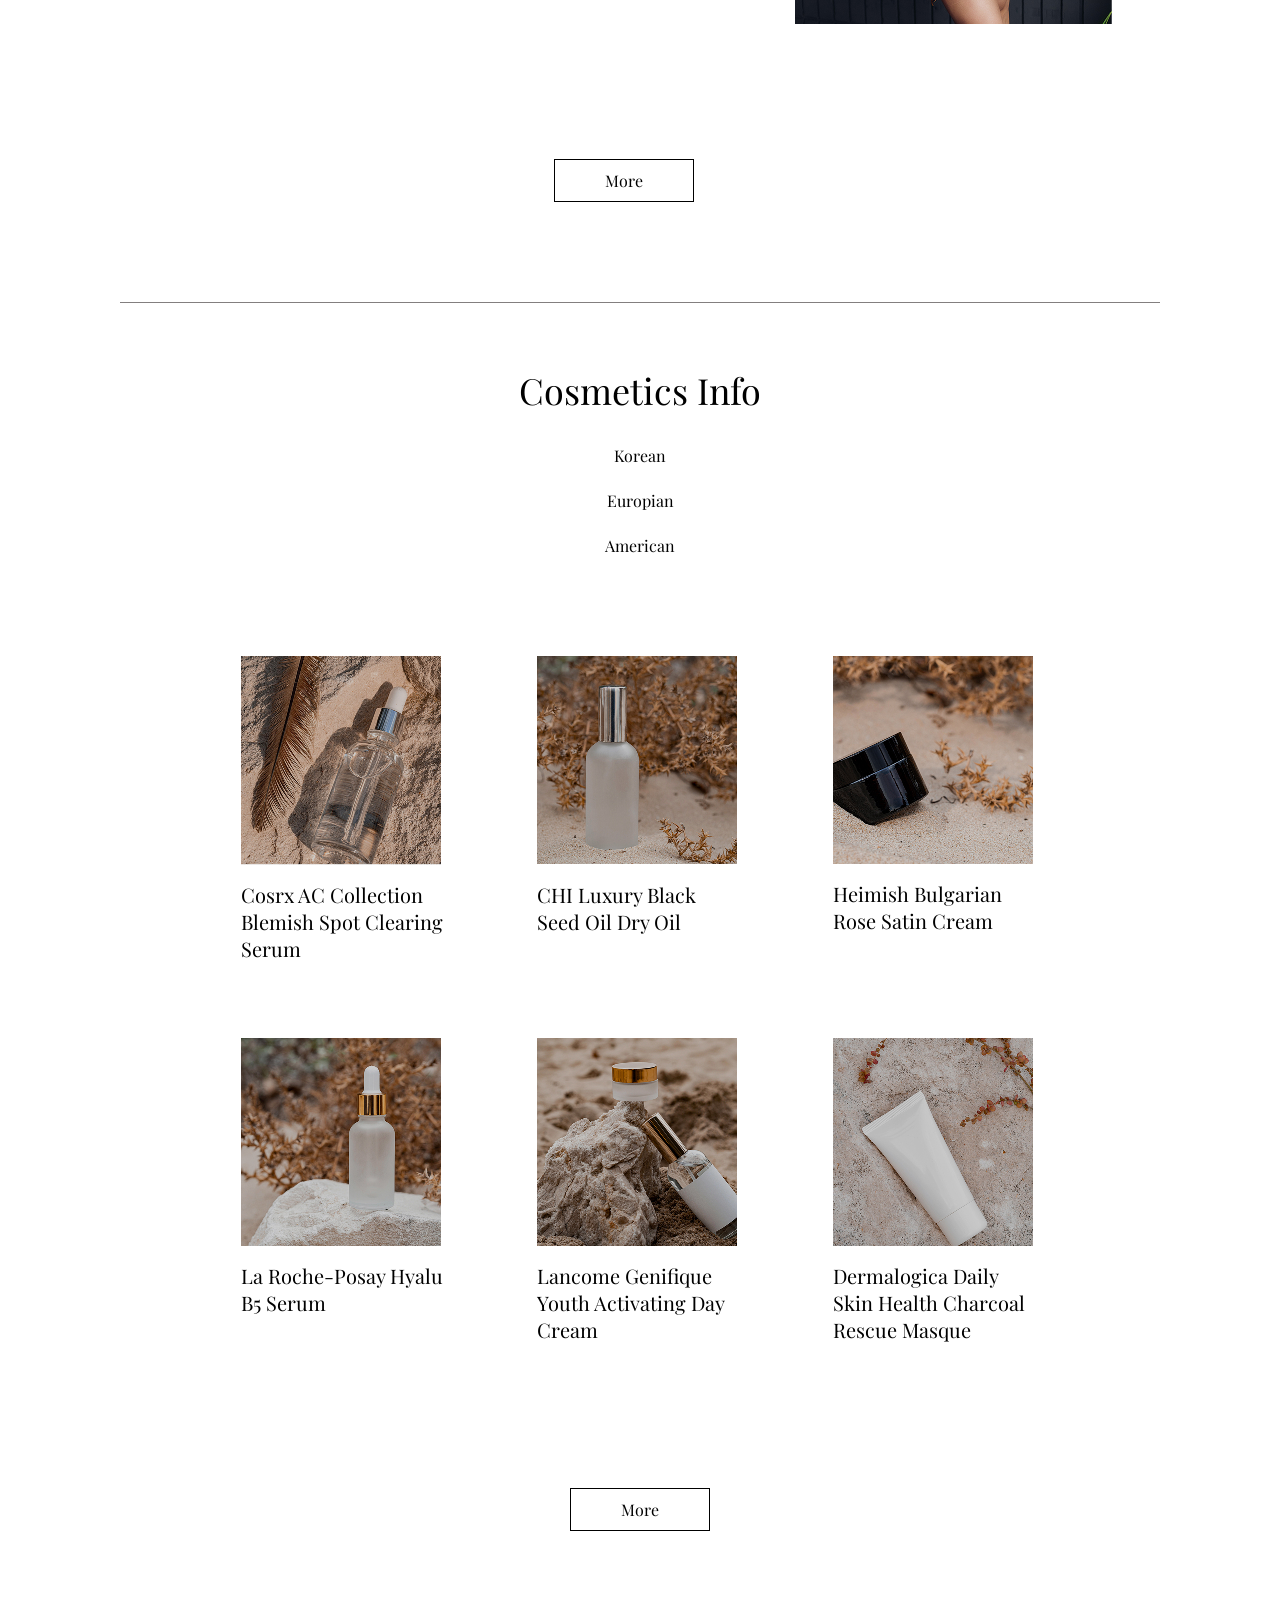
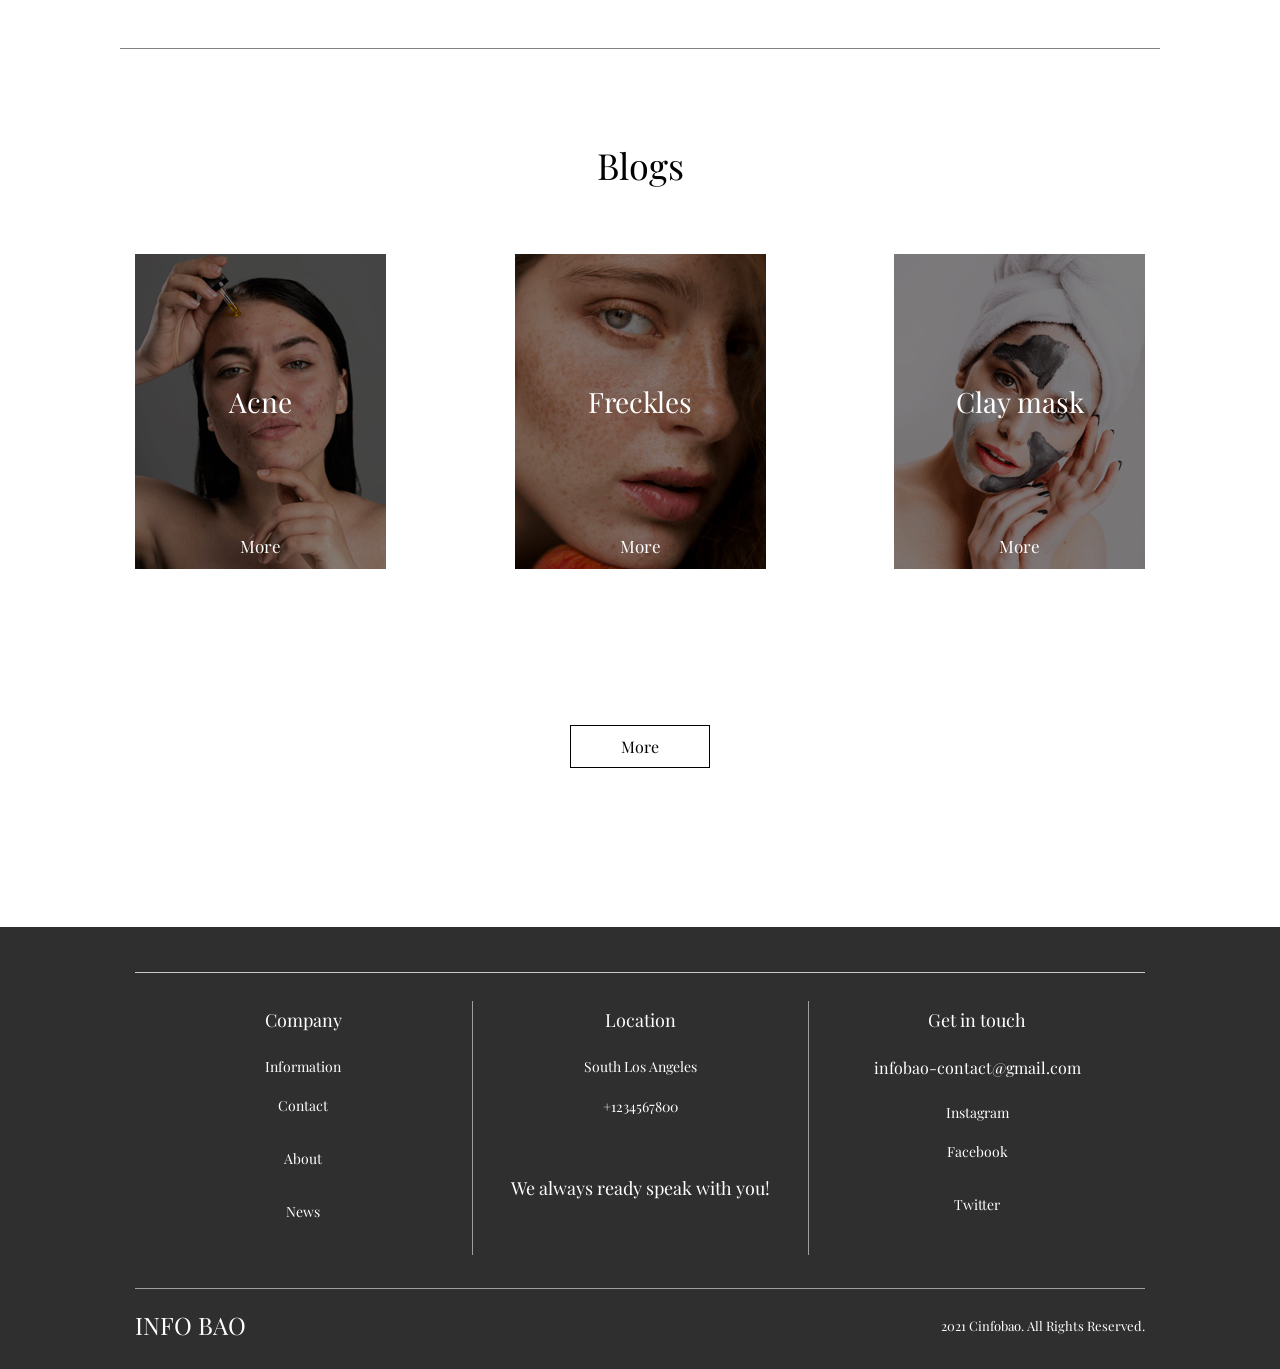
==== commit 3b1cb0d3: "update" ====
--- a/index.html
+++ b/index.html
@@ -9,17 +9,262 @@
     <!-- Налаштування в'юпорту (адаптиву, масштабу тощо) -->
     <meta name="viewport" content="width=device-width, initial-scale=1.0">
     <!-- Підключення шрифтів -->
+    <link rel="preconnect" href="https://fonts.googleapis.com">
+    <link rel="preconnect" href="https://fonts.gstatic.com" crossorigin>
+    <link href="https://fonts.googleapis.com/css2?family=Roboto:ital@0;1&display=swap" rel="stylesheet">
     
-
+    <link rel="preconnect" href="https://fonts.googleapis.com">
+    <link rel="preconnect" href="https://fonts.gstatic.com" crossorigin>
+    <link href="https://fonts.googleapis.com/css2?family=Roboto:ital,wght@0,500;1,500&display=swap" rel="stylesheet">
+    
+    <link rel="preconnect" href="https://fonts.googleapis.com">
+    <link rel="preconnect" href="https://fonts.gstatic.com" crossorigin>
+    <link href="https://fonts.googleapis.com/css2?family=Playfair+Display:ital@0;1&display=swap" rel="stylesheet"> 
     <!--Підключення окремого файлу стилів -->
     <link rel="stylesheet" href="css/style.css">
     <!-- Заголовок сторінки в браузері (вкладці) -->
-    <title>Yoga</title>
+    <title>INFO BAO</title>
     <!-- Відкрити усі вкладки в новій вкладці -->
     <!-- <base target="_blank" href="/fonts/"> -->
   </head>
 
- 
+  <body>
+    <div class="wrapper">
+
+      <header class="header">
+        <div class="header__container">
+
+          <a class="header__logo" href="index.html">INFO BAO</a>
+
+          <nav class="menu" aria-label="Main navigation">
+            <ul class="menu__list">
+              <li class="menu__item"><a class="menu__link" href="index.html">Home</a></li>
+              <li class="menu__item"><a class="menu__link" href="about.html">About Us</a></li>
+              <li class="menu__item"><a class="menu__link" href="blogs.html">Blogs</a></li>
+              <li class="menu__item"><a class="menu__link" href="cosmetics.html">Cosmetics Info</a></li>
+              <li class="menu__item"><a class="menu__link" href="contact.html">Contact</a></li>
+            </ul>
+          </nav>
+
+          <button class="icon-menu"><span></span></button>
+        </div>
+      </header>
+
+      <main class="page">
+
+        <section class="hero">
+          <div class="hero__container">
+            <div class="hero__content">
+              <h1 class="hero__title">About Cosmetics</h1>
+              <p class="hero__text">
+                Learn more about other cosmetics with INFO BAO
+              </p>
+              <a class="hero__button" href="#">More information</a>
+            </div>
+          </div>
+        </section>
+
+        <section class="about">
+            <div class="about__container">
+
+               <div class="about__title">
+                  <h2>About Us</h2>
+               </div>
+
+               <div class="about__content">
+                  <div class="about__info">
+                  <h3>Start new info</h3>
+                  
+                     <div class="about__text">
+                        <p>
+                          When you want buy new cosmetics you need know about this
+                          cosmetics. This site help you find cosmetics what you
+                          want. We can help you to get acquainted with cosmetics.
+                          And you can find information about skin problem for
+                          teenager, adult and elder woman. We tell you about face
+                          skin cosmetics, hair cosmetics, cosmetics for makeup. We
+                          have got three sections: Korean cosmetics, American
+                          cosmetics, Europian cosmetics.
+                        </p>
+                        <p>
+                          We talk about brands: CHI(American hair cosmetics), Some
+                          by mi(Korean face cosmetics), La Roche-Posay(French face
+                          cosmetics) and other brands. We take cosmetics different
+                          price. Because not all can buy expensive cosmetics but all
+                          women want look beautiful. That's why we start this
+                          project! All women can buy cosmetics!
+                        </p>
+                      </div>
+                     </div>
+
+
+                      <figure class="about__picture">
+                        <img
+                          class="about__img"
+                          src="img/about-home.jpg"
+                          alt="Woman in a yellow dress with a blue floral print standing by a dark wall">
+                      </figure>
+                  </div>
+
+                  <div class="about__button button">
+                     <a href="#">More</a>
+                   </div>
+                                        
+                 </div>
+             
+        </section>
+
+        <section class="cosmetics">
+         <div class="cosmetics__container">
+   
+             <div class="cosmetics__title">
+               <h2>Cosmetics Info</h2>
+             </div>
+
+             <div class="cosmetics__text">
+               <ul class="cosmetics__list">
+                 <li class="cosmetics__item">
+                  <a href="#">Korean</a>
+                  </li>
+                 <li class="cosmetics__item">
+                  <a href="#">Europian</a>
+                  </li>
+                 <li class="cosmetics__item">
+                  <a href="#">American</a>
+                  </li>
+               </ul>
+             </div>
+
+             <div class="cosmetics__gallery">
+               <article class="cosmetics__card">
+                 <img class="cosmetics__img" src="img/serum.jpg" alt="Glass bottle with a dropper and a feather on sand">
+                 <h3>Cosrx AC Collection Blemish Spot Clearing Serum</h3>
+               </article>
+               <article class="cosmetics__card">
+                 <img class="cosmetics__img" src="img/oil.jpg" alt="Matte glass cosmetic bottle with a metal cap on sand">
+                 <h3>CHI Luxury Black Seed Oil Dry Oil</h3>
+               </article>
+               <article class="cosmetics__card">
+                 <img class="cosmetics__img" src="img/cream.jpg" alt="Black cosmetic container on sand">
+                 <h3>Heimish Bulgarian Rose Satin Cream</h3>
+               </article>
+               <article class="cosmetics__card">
+                 <img class="cosmetics__img" src="img/serum-roche.jpg" alt="Bottle on a stone">
+                 <h3>La Roche-Posay Hyalu B5 Serum</h3>
+               </article>
+               <article class="cosmetics__card">
+                 <img class="cosmetics__img" src="img/cream-lancome.jpg" alt="Lancome genifique youth activating day cream">
+                 <h3>Lancome Genifique Youth Activating Day Cream</h3>
+               </article>
+               <article class="cosmetics__card">
+                 <img class="cosmetics__img" src="img/mask.jpg" alt="Dermalogica daily skin health charcoal rescue masque">
+                 <h3>Dermalogica Daily Skin Health Charcoal Rescue Masque</h3>
+               </article>
+             </div>
+
+             <div class="cosmetics__button button">
+               <a href="#">More</a>
+             </div>
+           
+         </div>
+       </section>
+
+       <section class="product">
+        <div class="product__container">      
+            <h2 class="product__title">Blogs</h2>
+
+            <div class="product__items">
+               <div class="product__item">               
+                  <a href="#" class="product__link">
+                     <picture>
+                        <source srcset="img/acne-1.jpg" type="image/webp">
+                        <img class="product__img" src="img/acne.webp" alt="Young woman with acne applying facial serum with a dropper">
+                     </picture>
+                     <div class="product__content">
+                        <h3 class="product__subtitle">Acne</h3>
+                        <span>More</span>
+                     </div>
+                  </a>
+               </div>
+
+               <div class="product__item">               
+                  <a href="#" class="product__link">
+                     <picture>
+                        <source srcset="img/freckles-1.jpg" type="image/webp">
+                        <img class="product__img" src="img/freckles.webp" alt="Close-up of a woman's face with freckles and natural skin texture">
+                     </picture>
+                     <div class="product__content">
+                        <h3 class="product__subtitle">Freckles</h3>
+                        <span>More</span>
+                     </div>
+                  </a>
+               </div>
+
+               <div class="product__item">               
+                  <a href="#" class="product__link">
+                     <picture>
+                        <source srcset="img/claymask-1.jpg" type="image/webp">
+                        <img class="product__img" src="img/claymask.webp" alt="Woman with a towel wrapped around her head wearing a black and white facial mask">
+                     </picture>
+                     <div class="product__content">
+                        <h3 class="product__subtitle">Clay mask</h3>
+                        <span>More</span>
+                     </div>
+                  </a>
+               </div>   
+            </div>
+
+            <div class="product__button button">
+               <a href="#">More</a>
+            </div>
+
+            
+
+        </div>
+       </section>
+
+      </main>
+
+      <footer class="footer">
+        <div class="footer__container">
+          <div class="footer__top">
+            <div class="footer__column">
+              <h3 class="footer__title">Company</h3>
+              <ul class="footer__list">
+                <li><a href="#">Information</a></li>
+                <li><a href="contact.html">Contact</a></li>
+                <li><a href="#">About</a></li>
+                <li><a href="#">News</a></li>
+              </ul>
+            </div>
+
+            <div class="footer__column footer__column--center">
+              <h3 class="footer__title">Location</h3>
+              <p class="footer__address">South Los Angeles</p>
+              <a class="footer__phone" href="tel:+1234567800">+1234567800</a>
+              <p class="footer__cta">We always ready speak with you!</p>
+            </div>
+
+            <div class="footer__column">
+              <h3 class="footer__title">Get in touch</h3>
+              <a class="footer__email" href="mailto:infobao-contact@gmail.com">infobao-contact@gmail.com</a>
+              <ul class="footer__list">
+                <li><a href="#">Instagram</a></li>
+                <li><a href="#">Facebook</a></li>
+                <li><a href="#">Twitter</a></li>
+              </ul>
+            </div>
+          </div>
+
+          <div class="footer__bottom">
+            <a class="footer__logo" href="#">INFO BAO</a>
+            <p class="footer__copy">2021 Cinfobao. All Rights Reserved.</p>
+          </div>
+        </div>
+      </footer>
+   </div>
     <script src="js/script.js"></script>
   </body>
+
+ 
 </html>
--- a/css/style.css
+++ b/css/style.css
@@ -3,29 +3,503 @@
 /* Скидання стилів */
 @import url("../css/reset.css");
 @import url("../css/colors.css");
+
 html {
-   scroll-behavior: smooth;
+  scroll-behavior: smooth;
+}
+
+body {
+  font-family: "Playfair Display", serif;
+  font-weight: 400;
+  line-height: normal;
 }
 
 .wrapper {
+  min-height: 100%;
+  overflow: clip;
+  display: flex;
+  flex-direction: column;
+}
+
+.wrapper > main {
+  flex-grow: 1;
+}
+
+[class*="__container"] {
+  max-width: 1040px;
+  padding-inline: 15px;
+  margin: 0 auto;
+}
+
+.button {
+   padding: 10px 50px;
+   border: 1px solid #000;
+   display: inline-block;
+   transition: background-color 0.3s, color 0.3s;
+}
+
+.button:hover {
+   background-color: #2f2f2f;
+   color: #ffffff;
+}
+
+/* header */
+.header {
+  position: absolute;
+  top: 0;
+  left: 0;
+  width: 100%;
+  z-index: 2;
+  color: #ffffff;
+}
+
+.header__container {
+  display: flex;
+  justify-content: space-between;
+  align-items: center;
+  padding-top: 23px;
+  padding-left: 26px;
+  padding-right: 75px;
+}
+
+.header__logo {
+  font-size: clamp(24px, 2.3vw, 36px);
+}
+
+.header a {
+   transition: opacity 0.2s ease;
+ }
+ 
+ .header a:hover {
+   opacity: 0.75;
+ }
+
+.icon-menu {
+  display: none;
+}
+
+.menu__list {
+  display: flex;
+  align-items: center;
+  flex-wrap: wrap;
+  column-gap: 34px;
+  row-gap: 8px;
+}
+
+.menu__link {
+  font-size: 12px;
+  transition: color 0.2s ease;
+}
+
+.menu__link:hover {
+  text-decoration: underline;
+}
+
+/* hero */
+.hero {
+  min-height: 100svh;
+  position: relative;
+  display: flex;
+  align-items: center;
+  background-image: url(../img/home.jpg);  
+  background-repeat: no-repeat;
+  background-size: cover;
+  background-position: center;
+  color: #ffffff;
+}
+
+.hero__container {
+   width: 100%;
+   display: flex;
+   justify-content: flex-end;
+   padding-left: 26px;
+   padding-right: 75px;
+}
+
+.hero__content {
+  max-width: 580px;
+  text-align: center;
+}
+
+.hero__title {
+  font-size: clamp(30px, 5.2vw, 47px);
+  margin-bottom: 24px;
+}
+
+.hero__text {
+  font-size: clamp(12px, 2vw, 14px);
+  max-width: 540px;
+  margin-bottom: 96px;
+}
+
+.hero__button {
+  font-size: 13px;
+  padding: 8px 14px 9px 13px;
+  border: 1px solid #ffffff;
+  transition: background-color 0.3s ease, color 0.3s ease;
+}
+
+.hero__button:hover {
+  background-color: #ffffff;
+  color: #000;
+}
+
+/* about */
+.about__container {
+   display: flex;
+   flex-direction: column;
+   align-items: center;
+   color: #000;
+   padding-top: 81px;
+   padding-right: 48px;
+}
+
+.about__title {
+   text-transform: capitalize;
+}
+
+.about__title, .about__content h3 {
+   font-size: clamp(24px, 2.3vw, 30px);
+}
+
+.about__content {
+   margin-top: 119px;
+   display: flex;
+   justify-content: space-between;
+   align-items: center;
+   width: 100%;
+}
+
+.about__content h3 {
+   margin-bottom: 35px;
+}
+
+.about__info {
+   max-width: 450px;
+}
+
+.about__text p:last-child {
+   margin-top: 35px;
+}
+.about__text p {
+   line-height: 1.31;
+   font-size: clamp(12px, 2vw, 16px);
+}
+
+.about__img {
+   aspect-ratio: 317 / 485;
+   object-fit: cover;
+}
+
+.about__button {    
+   margin-top: 135px;
+}
+
+/* section cosmetics */
+.cosmetics {
+   margin-top: 6.25rem;
+   color: #000;
+}
+
+.cosmetics__container {
+   width: 100%;
+   display: flex;
+   flex-direction: column;
+   align-items: center;
+   padding-top: 63px;
+   border-top: 1px solid #837f7f;
+}
+
+.cosmetics__title {
+   text-align: center;
+   font-size: 36px;
+}
+
+.cosmetics__text {
+   margin-top: 31px;
+   font-size: 16px;
+}
+
+.cosmetics__list {
+   width: 100px;   
+   display: flex;
+   flex-direction: column;
+}
+
+.cosmetics__list li:not(:last-child) {
+   padding-bottom: 24px;
+}
+
+.cosmetics__item {
+   text-align: center;
+}
+
+.cosmetics__item:hover {
+   border-bottom: 1px solid #000;
+}
+
+.cosmetics__gallery {
+   margin-top: 100px;
+   display: flex;
+   flex-wrap: wrap;
+   justify-content: center;
+   row-gap: 76px;
+   column-gap: 90px;
+}
+
+.cosmetics__card {
+   max-width: 12.875rem;
+}
+
+.cosmetics__img {
+   margin-bottom: 16px;
+}
+.cosmetics__card h3 {
+   font-size: 20px;
+}
+
+.cosmetics__button {
+   margin-top: 145px;
+}
+
+/* product */
+.product {
+   margin-top: 117px;
+   color: #000000;
+   text-align: center;
+}
+
+.product__container {
+   padding-top: 92px;
+   padding-bottom: 159px;
+   border-top: 1px solid #837f7f;
+}
+
+.product__title {
+   font-size: 36px;
+}
+
+.product__items {
+   margin-top: 65px;
+   display: flex;
+   flex-wrap: wrap;
+   justify-content: space-between;
+}
+
+.product__link {
+   max-width: 251px;
    position: relative;
-   min-height: 100%;
-   overflow: clip;
-   display: flex;
-   flex-direction: column;  
-}
-.wrapper > main {
-   flex-grow: 1;
-}
-.page > section:not(:first-child) {
-  
- }
- .page > section:last-of-type {
-  
- }
-[class*="__container"] {
-   max-width: 1230px;
-   padding-inline: 15px;
-   margin-inline: auto;
-}
-
+}
+
+.product__link:hover::after {
+   opacity: 0.3;   
+}
+
+.product__link::after {
+   content: "";
+   background: rgba(0, 0, 0, 0.47);
+   width: 100%;
+   height: 100%;
+   display: block;
+   position: absolute;
+   top: 0;
+   left: 0;
+}
+
+.product__img {
+   max-width: 100%;
+}
+
+.product__content {
+   position: absolute;
+   left: 10%;
+   right: 10%;
+   bottom: 3.8095%;
+   color: #fff;
+   text-align: center;
+   z-index: 2;
+}
+
+.product__subtitle {
+   font-size: 28px;
+   margin-bottom: 115px
+}
+
+.product__content span {
+   font-size: 17px;
+}
+
+.product__button {
+   margin-top: 156px;
+}
+
+/* footer */
+.footer {
+  background-color: #2f2f2f;
+  color: #ffffff;
+  padding-top: 45px;
+  padding-bottom: 28px;
+}
+
+.footer__top {
+  border-top: 1px solid #cdcaca;
+  padding-top: 28px;
+  display: grid;
+  grid-template-columns: 1fr 1fr 1fr;
+}
+
+.footer__column {
+  text-align: center;
+  padding-inline: 24px;
+}
+
+.footer__column:not(:first-child) {
+  border-left: 1px solid #a09f9f;
+}
+
+.footer__title {
+  font-size: 18px;
+  margin-top: 7px;
+  margin-bottom: 25px;
+}
+
+.footer__list {
+   font-size: 14px;
+}
+
+.footer__list li + li {
+  margin-top: 20px;
+  margin-bottom: 34px;
+}
+
+.footer__address {
+  margin-bottom: 19px;
+  font-size: 14px;
+}
+
+.footer__phone {
+  display: inline-block;
+  margin-bottom: 60px;
+  font-size: 14px;
+}
+
+.footer__cta {
+  font-size: 18px;
+}
+
+.footer__email {
+  display: inline-block;
+  margin-bottom: 25px;
+}
+
+.footer__bottom {
+  border-top: 1px solid #a09f9f;
+  margin-top: 33px;
+  padding-top: 20px;
+  display: flex;
+  justify-content: space-between;
+  align-items: center;
+}
+
+.footer__logo {
+  font-size: clamp(20px, 3.2vw, 24px);
+}
+
+.footer__copy {
+  font-size: 13px;
+}
+
+.footer a {
+  transition: opacity 0.2s ease;
+}
+
+.footer a:hover {
+  opacity: 0.75;
+}
+
+
+@media (max-width: 991.98px) {
+  [class*="__container"] {
+    padding-inline: 24px;
+  }
+
+  .header__logo {
+    font-size: 34px;
+  }
+
+  .menu__list {
+    column-gap: 18px;
+  }
+
+  .menu__link {
+    font-size: 16px;
+  }
+
+  .hero__content {
+    max-width: 480px;
+    padding-right: 0;
+  }
+
+  .hero__text {
+    margin-bottom: 40px;
+  }
+
+  .hero__button {
+    font-size: 24px;
+  }
+
+  .footer__title {
+    font-size: 30px;
+  }
+
+  .footer__cta {
+    font-size: 17px;
+  }
+
+  .footer__copy {
+    font-size: 16px;
+  }
+}
+
+@media (max-width: 640px) {
+  .header__container {
+    min-height: 72px;
+    flex-direction: column;
+    justify-content: center;
+    align-items: flex-start;
+    padding-block: 12px;
+  }
+
+  .hero__container {
+    justify-content: flex-start;
+    padding-top: 124px;
+  }
+
+  .hero__title {
+    margin-bottom: 18px;
+  }
+
+  .hero__text {
+    margin-bottom: 28px;
+  }
+
+  .footer__top {
+    grid-template-columns: 1fr;
+    gap: 24px;
+  }
+
+  .footer__column {
+    padding-inline: 0;
+  }
+
+  .footer__column:not(:first-child) {
+    border-left: 0;
+    border-top: 1px solid rgba(255, 255, 255, 0.35);
+    padding-top: 24px;
+  }
+
+  .footer__bottom {
+    flex-direction: column;
+    text-align: center;
+  }
+}
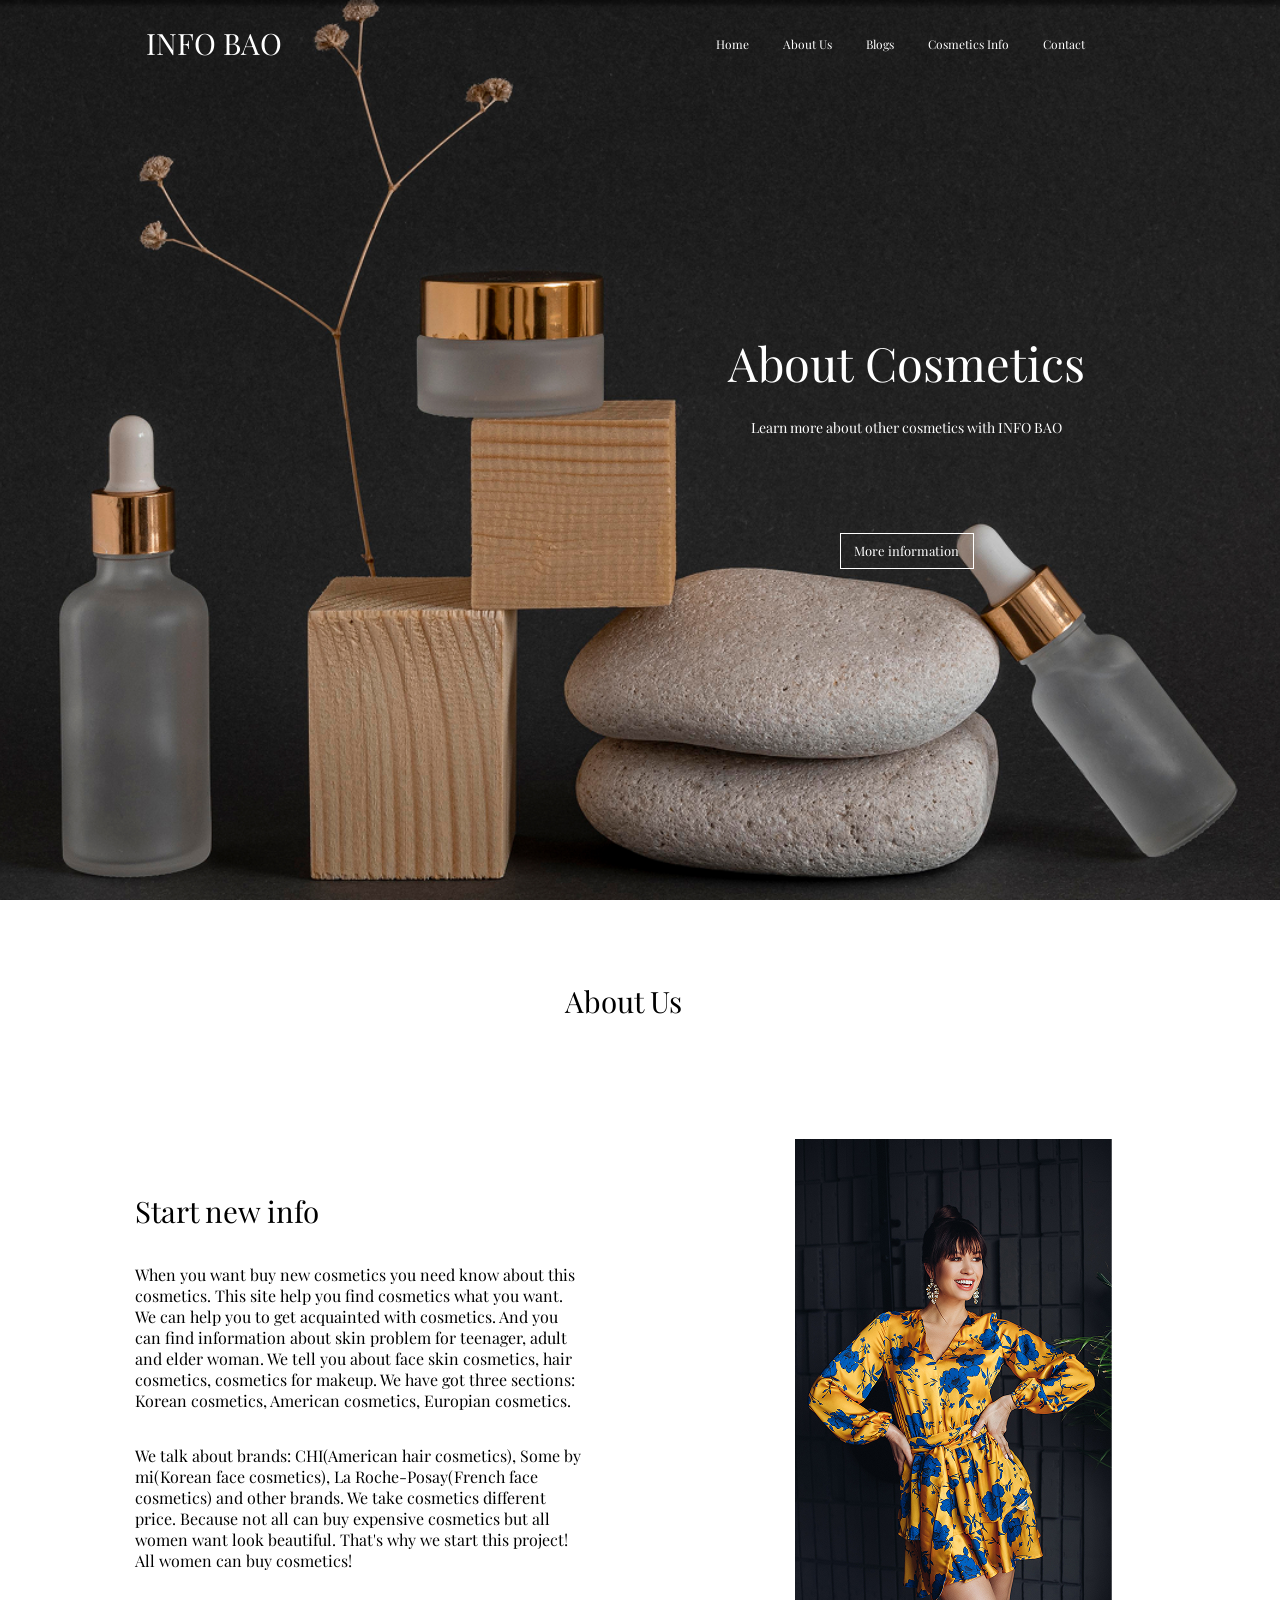
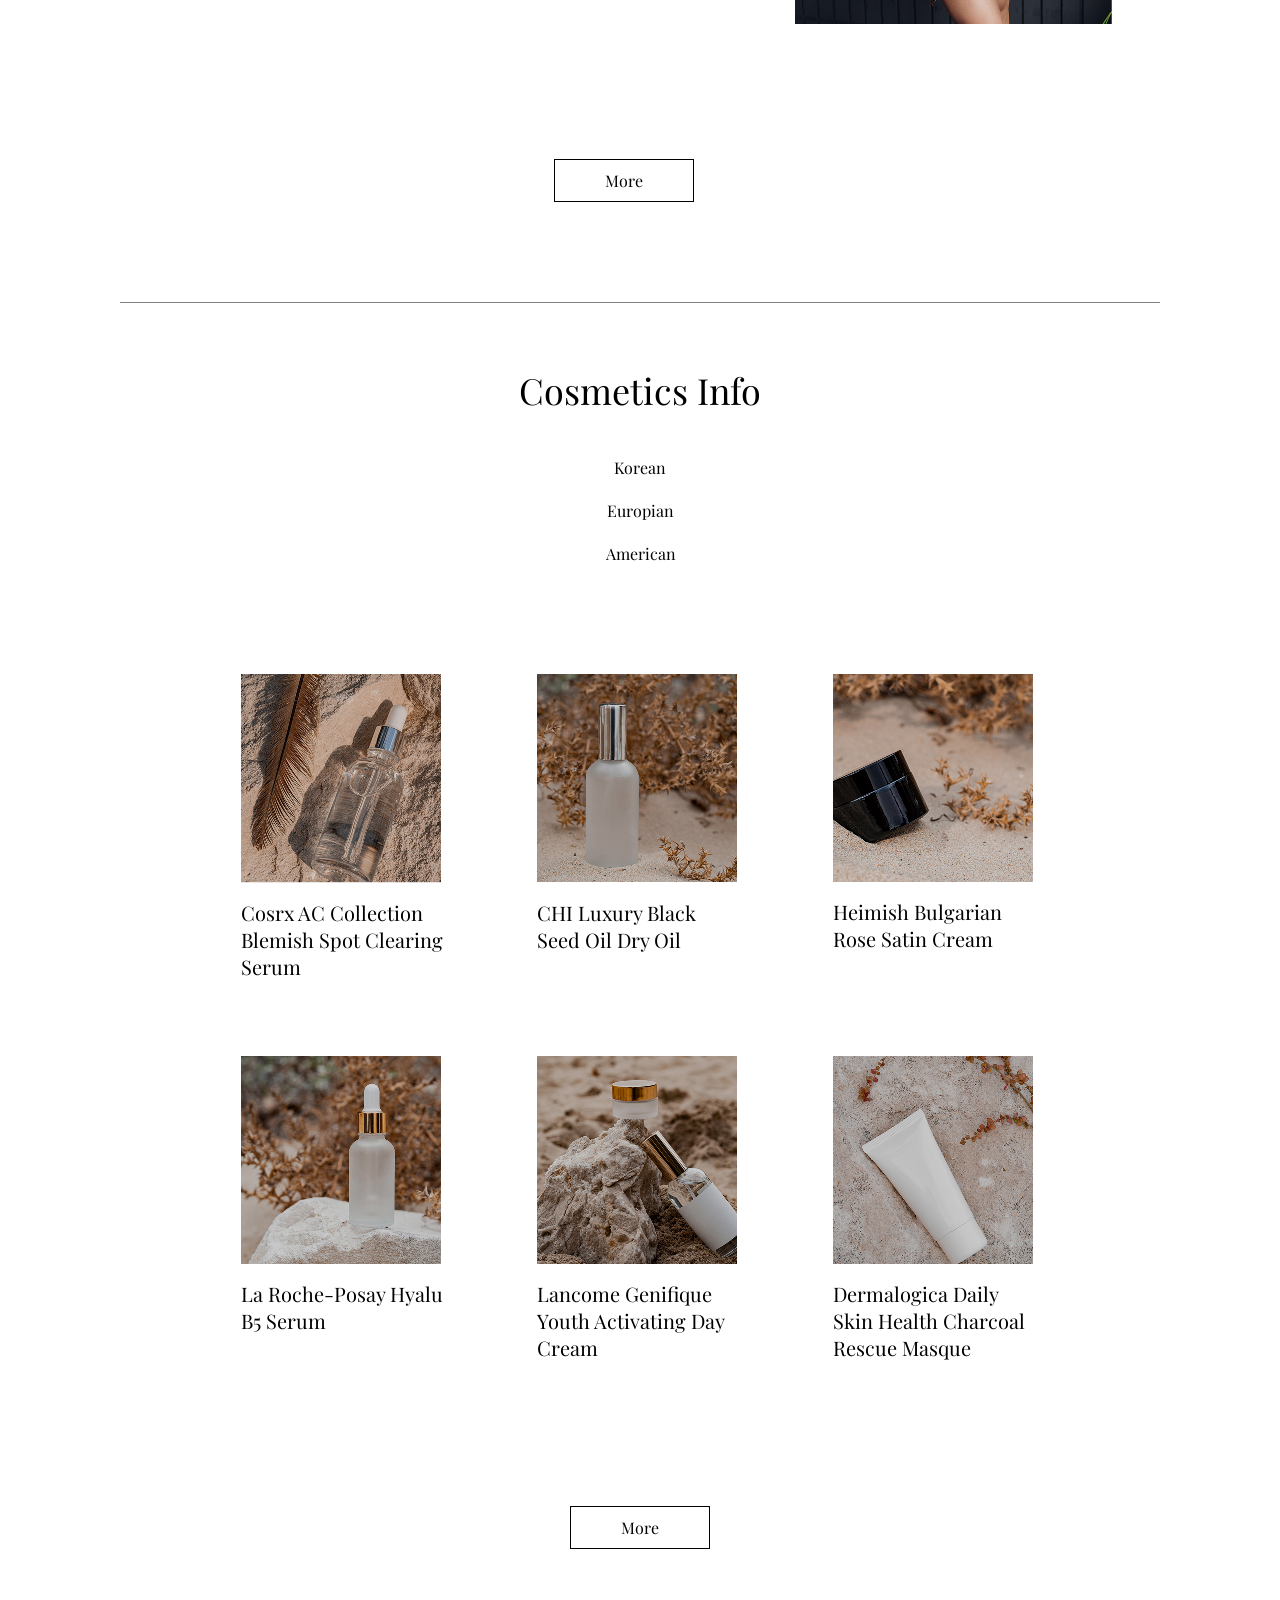
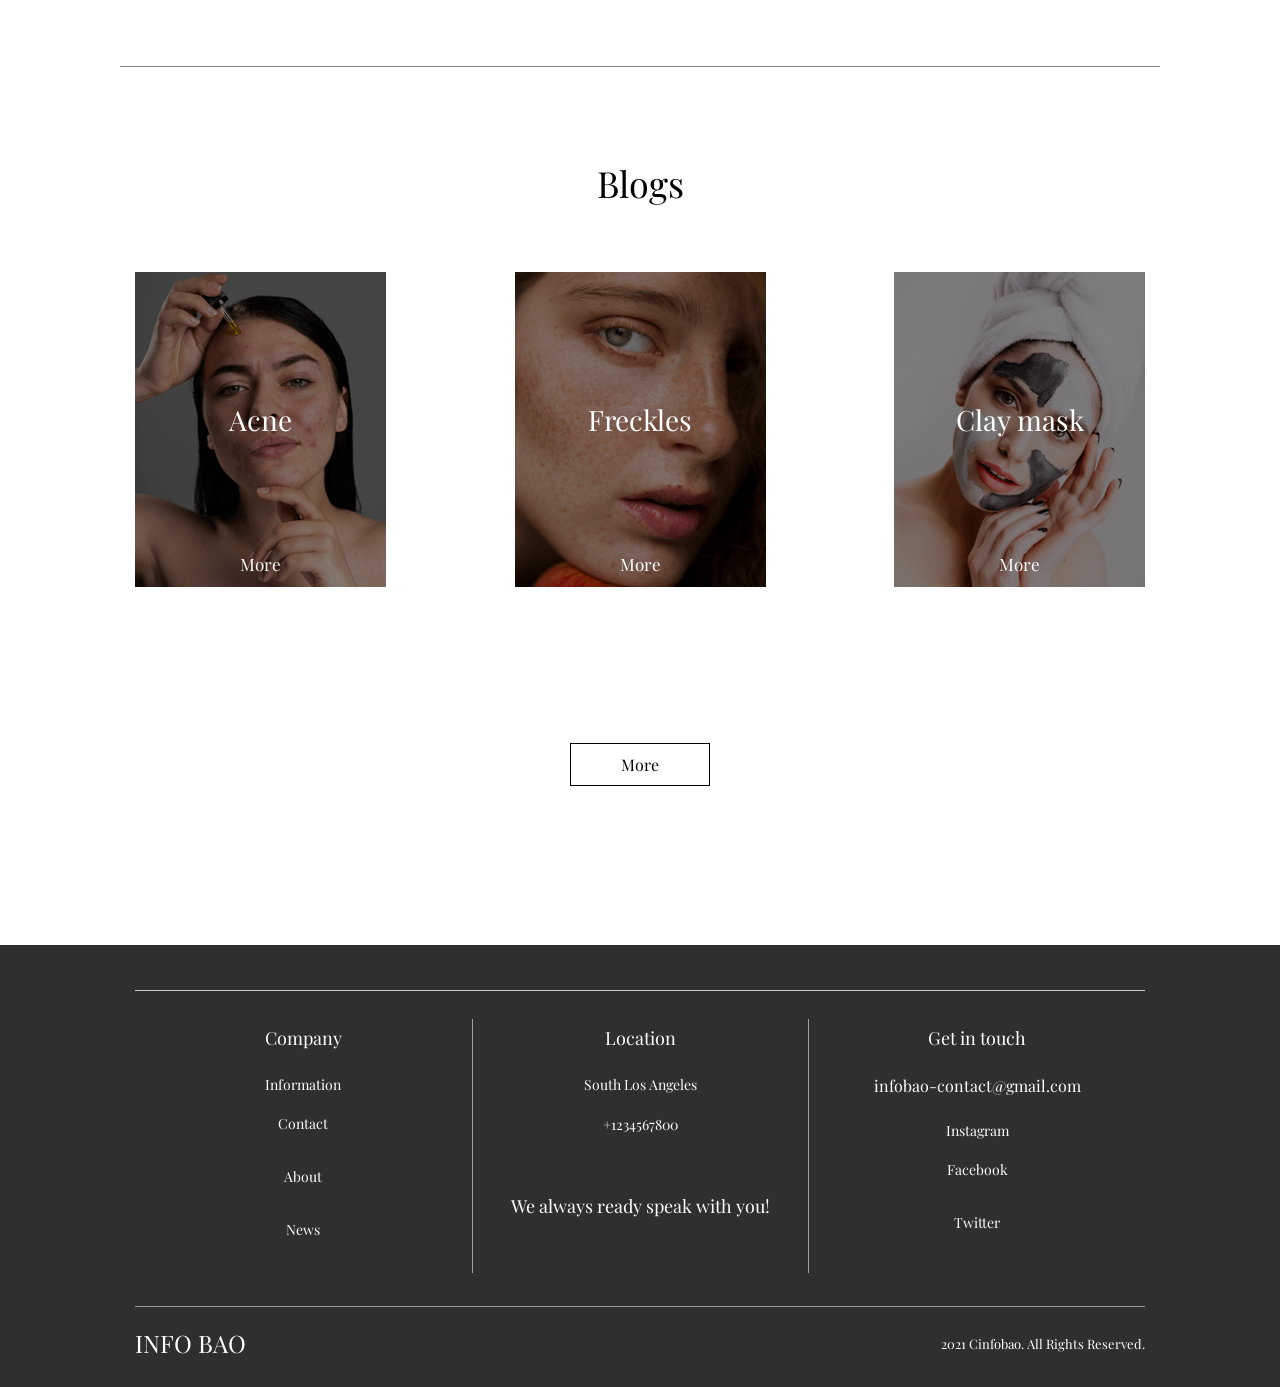
==== commit 7485855b: "update" ====
--- a/index.html
+++ b/index.html
@@ -130,7 +130,7 @@
                   <a href="#">Europian</a>
                   </li>
                  <li class="cosmetics__item">
-                  <a href="#">American</a>
+                  <a href="">American</a>
                   </li>
                </ul>
              </div>
--- a/css/style.css
+++ b/css/style.css
@@ -2,7 +2,6 @@
 
 /* Скидання стилів */
 @import url("../css/reset.css");
-@import url("../css/colors.css");
 
 html {
   scroll-behavior: smooth;
@@ -226,8 +225,12 @@
    flex-direction: column;
 }
 
-.cosmetics__list li:not(:last-child) {
+/* .cosmetics__list li:not(:last-child) {
    padding-bottom: 24px;
+} */
+
+.cosmetics__list li {
+   padding: 12px 16px 10px;
 }
 
 .cosmetics__item {
@@ -235,7 +238,9 @@
 }
 
 .cosmetics__item:hover {
+   /* text-decoration: underline; */
    border-bottom: 1px solid #000;
+
 }
 
 .cosmetics__gallery {
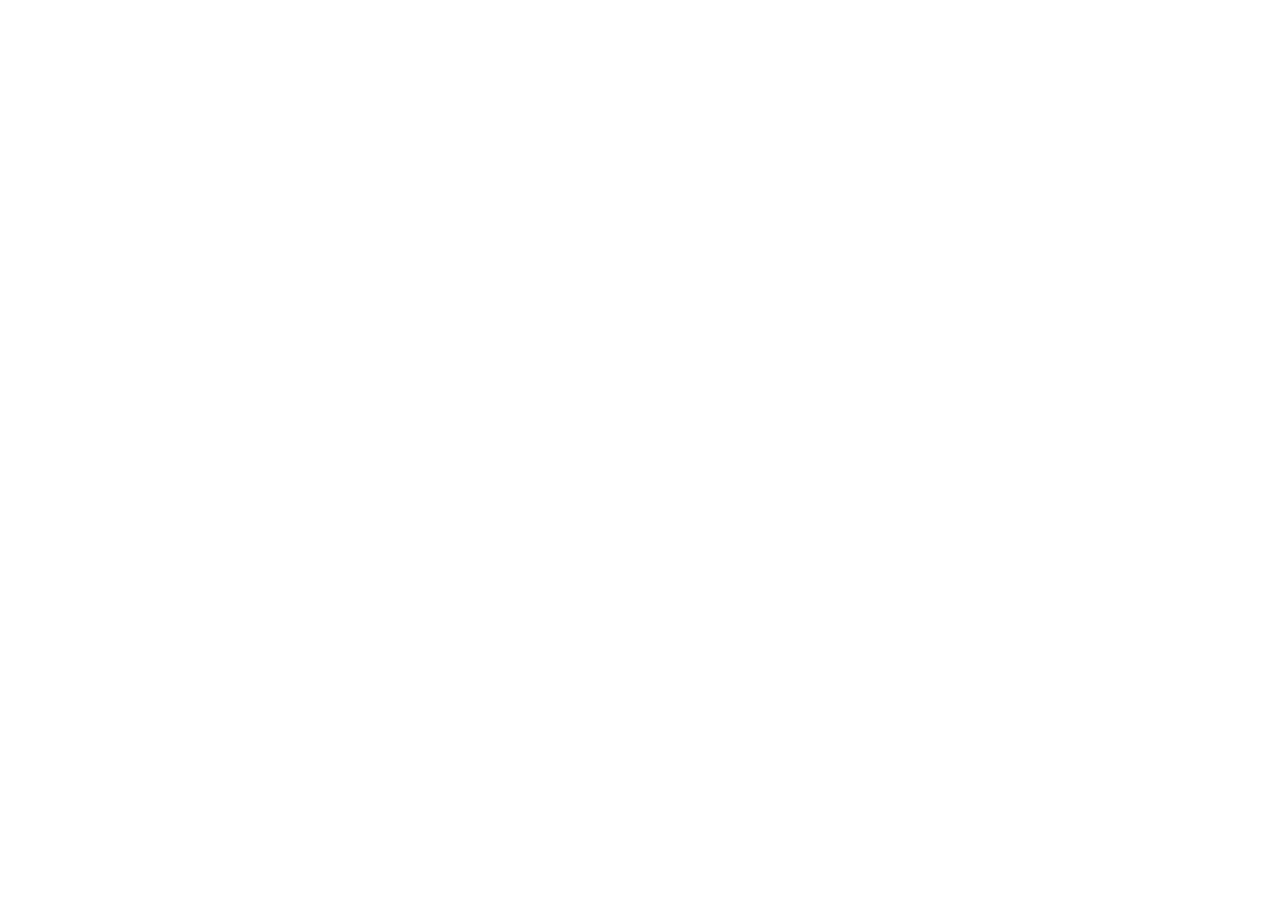
==== commit c7918541: "Business" ====
--- a/index.html
+++ b/index.html
@@ -29,240 +29,15 @@
   </head>
 
   <body>
-    <div class="wrapper">
 
-      <header class="header">
-        <div class="header__container">
+   <header></header>
+    
+      
+      <main class="page"></main>
 
-          <a class="header__logo" href="index.html">INFO BAO</a>
+      <footer></footer>
 
-          <nav class="menu" aria-label="Main navigation">
-            <ul class="menu__list">
-              <li class="menu__item"><a class="menu__link" href="index.html">Home</a></li>
-              <li class="menu__item"><a class="menu__link" href="about.html">About Us</a></li>
-              <li class="menu__item"><a class="menu__link" href="blogs.html">Blogs</a></li>
-              <li class="menu__item"><a class="menu__link" href="cosmetics.html">Cosmetics Info</a></li>
-              <li class="menu__item"><a class="menu__link" href="contact.html">Contact</a></li>
-            </ul>
-          </nav>
-
-          <button class="icon-menu"><span></span></button>
-        </div>
-      </header>
-
-      <main class="page">
-
-        <section class="hero">
-          <div class="hero__container">
-            <div class="hero__content">
-              <h1 class="hero__title">About Cosmetics</h1>
-              <p class="hero__text">
-                Learn more about other cosmetics with INFO BAO
-              </p>
-              <a class="hero__button" href="#">More information</a>
-            </div>
-          </div>
-        </section>
-
-        <section class="about">
-            <div class="about__container">
-
-               <div class="about__title">
-                  <h2>About Us</h2>
-               </div>
-
-               <div class="about__content">
-                  <div class="about__info">
-                  <h3>Start new info</h3>
-                  
-                     <div class="about__text">
-                        <p>
-                          When you want buy new cosmetics you need know about this
-                          cosmetics. This site help you find cosmetics what you
-                          want. We can help you to get acquainted with cosmetics.
-                          And you can find information about skin problem for
-                          teenager, adult and elder woman. We tell you about face
-                          skin cosmetics, hair cosmetics, cosmetics for makeup. We
-                          have got three sections: Korean cosmetics, American
-                          cosmetics, Europian cosmetics.
-                        </p>
-                        <p>
-                          We talk about brands: CHI(American hair cosmetics), Some
-                          by mi(Korean face cosmetics), La Roche-Posay(French face
-                          cosmetics) and other brands. We take cosmetics different
-                          price. Because not all can buy expensive cosmetics but all
-                          women want look beautiful. That's why we start this
-                          project! All women can buy cosmetics!
-                        </p>
-                      </div>
-                     </div>
-
-
-                      <figure class="about__picture">
-                        <img
-                          class="about__img"
-                          src="img/about-home.jpg"
-                          alt="Woman in a yellow dress with a blue floral print standing by a dark wall">
-                      </figure>
-                  </div>
-
-                  <div class="about__button button">
-                     <a href="#">More</a>
-                   </div>
-                                        
-                 </div>
-             
-        </section>
-
-        <section class="cosmetics">
-         <div class="cosmetics__container">
-   
-             <div class="cosmetics__title">
-               <h2>Cosmetics Info</h2>
-             </div>
-
-             <div class="cosmetics__text">
-               <ul class="cosmetics__list">
-                 <li class="cosmetics__item">
-                  <a href="#">Korean</a>
-                  </li>
-                 <li class="cosmetics__item">
-                  <a href="#">Europian</a>
-                  </li>
-                 <li class="cosmetics__item">
-                  <a href="">American</a>
-                  </li>
-               </ul>
-             </div>
-
-             <div class="cosmetics__gallery">
-               <article class="cosmetics__card">
-                 <img class="cosmetics__img" src="img/serum.jpg" alt="Glass bottle with a dropper and a feather on sand">
-                 <h3>Cosrx AC Collection Blemish Spot Clearing Serum</h3>
-               </article>
-               <article class="cosmetics__card">
-                 <img class="cosmetics__img" src="img/oil.jpg" alt="Matte glass cosmetic bottle with a metal cap on sand">
-                 <h3>CHI Luxury Black Seed Oil Dry Oil</h3>
-               </article>
-               <article class="cosmetics__card">
-                 <img class="cosmetics__img" src="img/cream.jpg" alt="Black cosmetic container on sand">
-                 <h3>Heimish Bulgarian Rose Satin Cream</h3>
-               </article>
-               <article class="cosmetics__card">
-                 <img class="cosmetics__img" src="img/serum-roche.jpg" alt="Bottle on a stone">
-                 <h3>La Roche-Posay Hyalu B5 Serum</h3>
-               </article>
-               <article class="cosmetics__card">
-                 <img class="cosmetics__img" src="img/cream-lancome.jpg" alt="Lancome genifique youth activating day cream">
-                 <h3>Lancome Genifique Youth Activating Day Cream</h3>
-               </article>
-               <article class="cosmetics__card">
-                 <img class="cosmetics__img" src="img/mask.jpg" alt="Dermalogica daily skin health charcoal rescue masque">
-                 <h3>Dermalogica Daily Skin Health Charcoal Rescue Masque</h3>
-               </article>
-             </div>
-
-             <div class="cosmetics__button button">
-               <a href="#">More</a>
-             </div>
-           
-         </div>
-       </section>
-
-       <section class="product">
-        <div class="product__container">      
-            <h2 class="product__title">Blogs</h2>
-
-            <div class="product__items">
-               <div class="product__item">               
-                  <a href="#" class="product__link">
-                     <picture>
-                        <source srcset="img/acne-1.jpg" type="image/webp">
-                        <img class="product__img" src="img/acne.webp" alt="Young woman with acne applying facial serum with a dropper">
-                     </picture>
-                     <div class="product__content">
-                        <h3 class="product__subtitle">Acne</h3>
-                        <span>More</span>
-                     </div>
-                  </a>
-               </div>
-
-               <div class="product__item">               
-                  <a href="#" class="product__link">
-                     <picture>
-                        <source srcset="img/freckles-1.jpg" type="image/webp">
-                        <img class="product__img" src="img/freckles.webp" alt="Close-up of a woman's face with freckles and natural skin texture">
-                     </picture>
-                     <div class="product__content">
-                        <h3 class="product__subtitle">Freckles</h3>
-                        <span>More</span>
-                     </div>
-                  </a>
-               </div>
-
-               <div class="product__item">               
-                  <a href="#" class="product__link">
-                     <picture>
-                        <source srcset="img/claymask-1.jpg" type="image/webp">
-                        <img class="product__img" src="img/claymask.webp" alt="Woman with a towel wrapped around her head wearing a black and white facial mask">
-                     </picture>
-                     <div class="product__content">
-                        <h3 class="product__subtitle">Clay mask</h3>
-                        <span>More</span>
-                     </div>
-                  </a>
-               </div>   
-            </div>
-
-            <div class="product__button button">
-               <a href="#">More</a>
-            </div>
-
-            
-
-        </div>
-       </section>
-
-      </main>
-
-      <footer class="footer">
-        <div class="footer__container">
-          <div class="footer__top">
-            <div class="footer__column">
-              <h3 class="footer__title">Company</h3>
-              <ul class="footer__list">
-                <li><a href="#">Information</a></li>
-                <li><a href="contact.html">Contact</a></li>
-                <li><a href="#">About</a></li>
-                <li><a href="#">News</a></li>
-              </ul>
-            </div>
-
-            <div class="footer__column footer__column--center">
-              <h3 class="footer__title">Location</h3>
-              <p class="footer__address">South Los Angeles</p>
-              <a class="footer__phone" href="tel:+1234567800">+1234567800</a>
-              <p class="footer__cta">We always ready speak with you!</p>
-            </div>
-
-            <div class="footer__column">
-              <h3 class="footer__title">Get in touch</h3>
-              <a class="footer__email" href="mailto:infobao-contact@gmail.com">infobao-contact@gmail.com</a>
-              <ul class="footer__list">
-                <li><a href="#">Instagram</a></li>
-                <li><a href="#">Facebook</a></li>
-                <li><a href="#">Twitter</a></li>
-              </ul>
-            </div>
-          </div>
-
-          <div class="footer__bottom">
-            <a class="footer__logo" href="#">INFO BAO</a>
-            <p class="footer__copy">2021 Cinfobao. All Rights Reserved.</p>
-          </div>
-        </div>
-      </footer>
-   </div>
+      
     <script src="js/script.js"></script>
   </body>
 
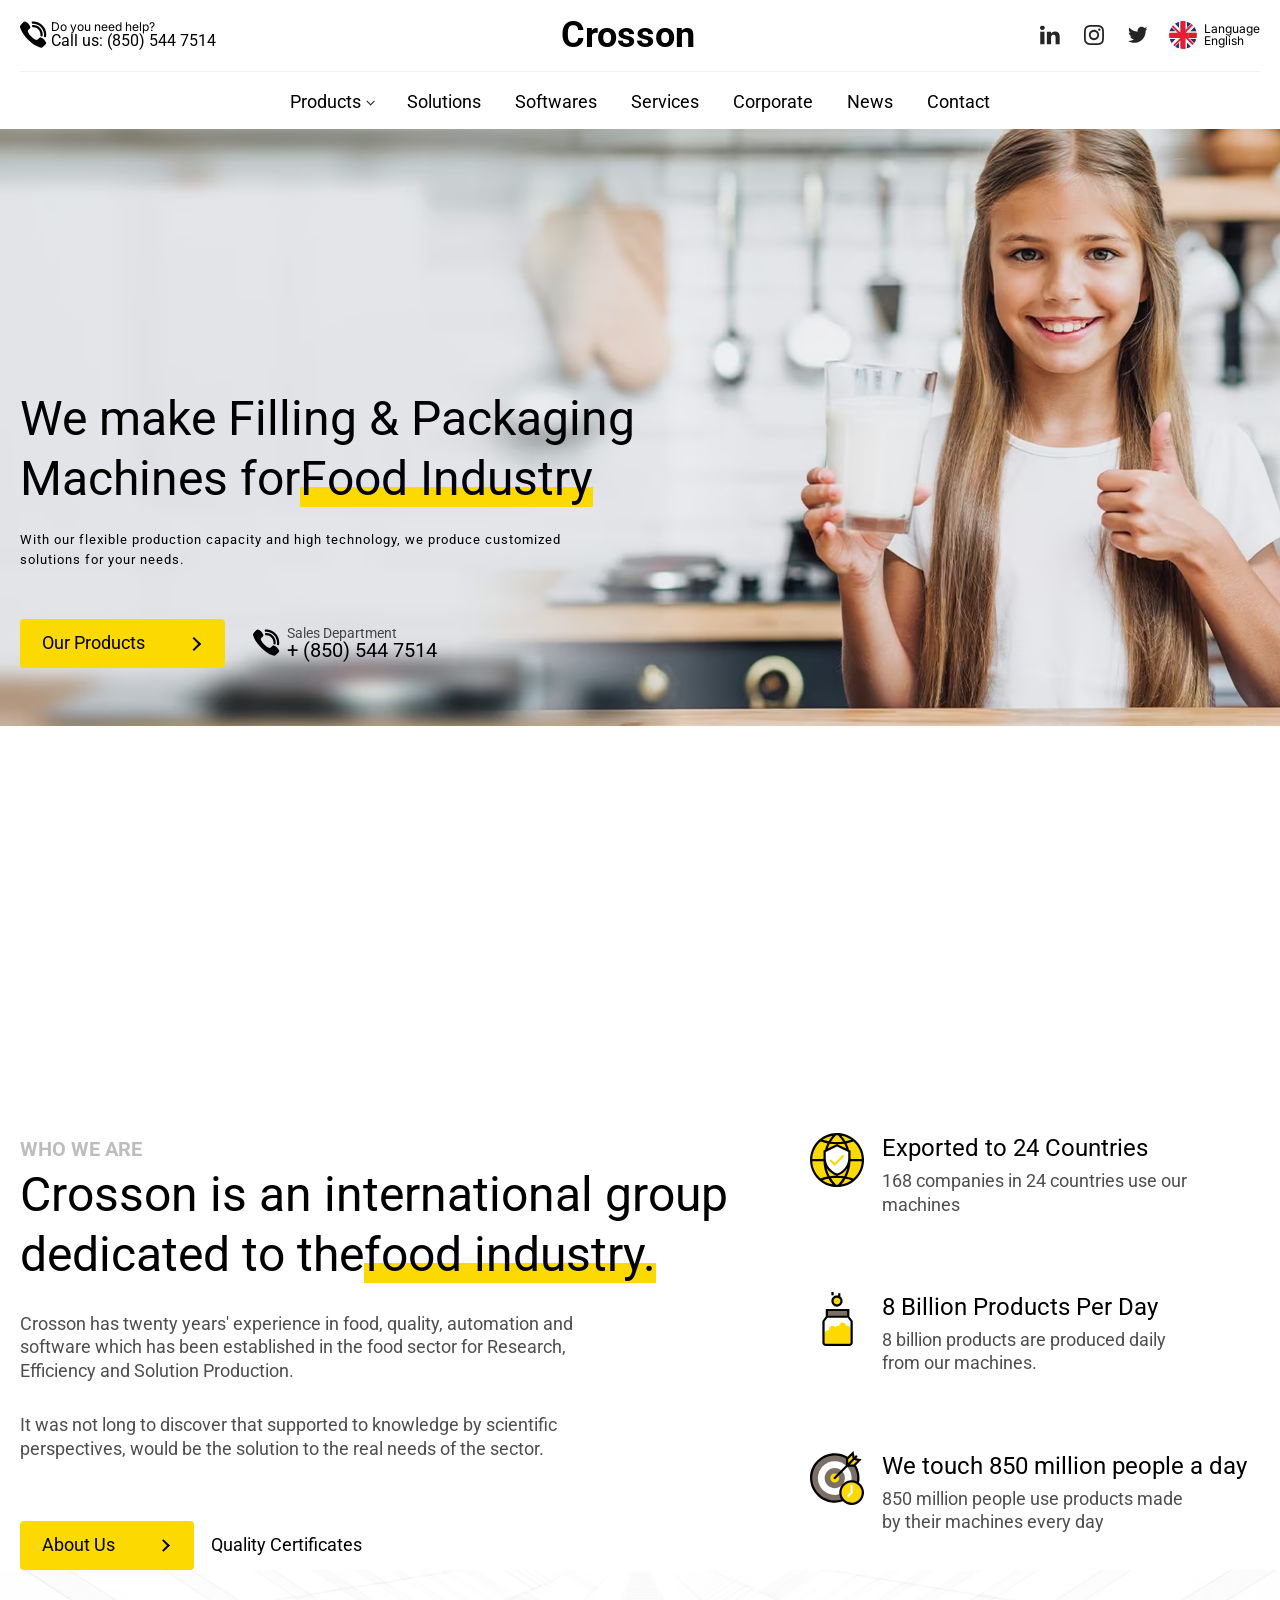
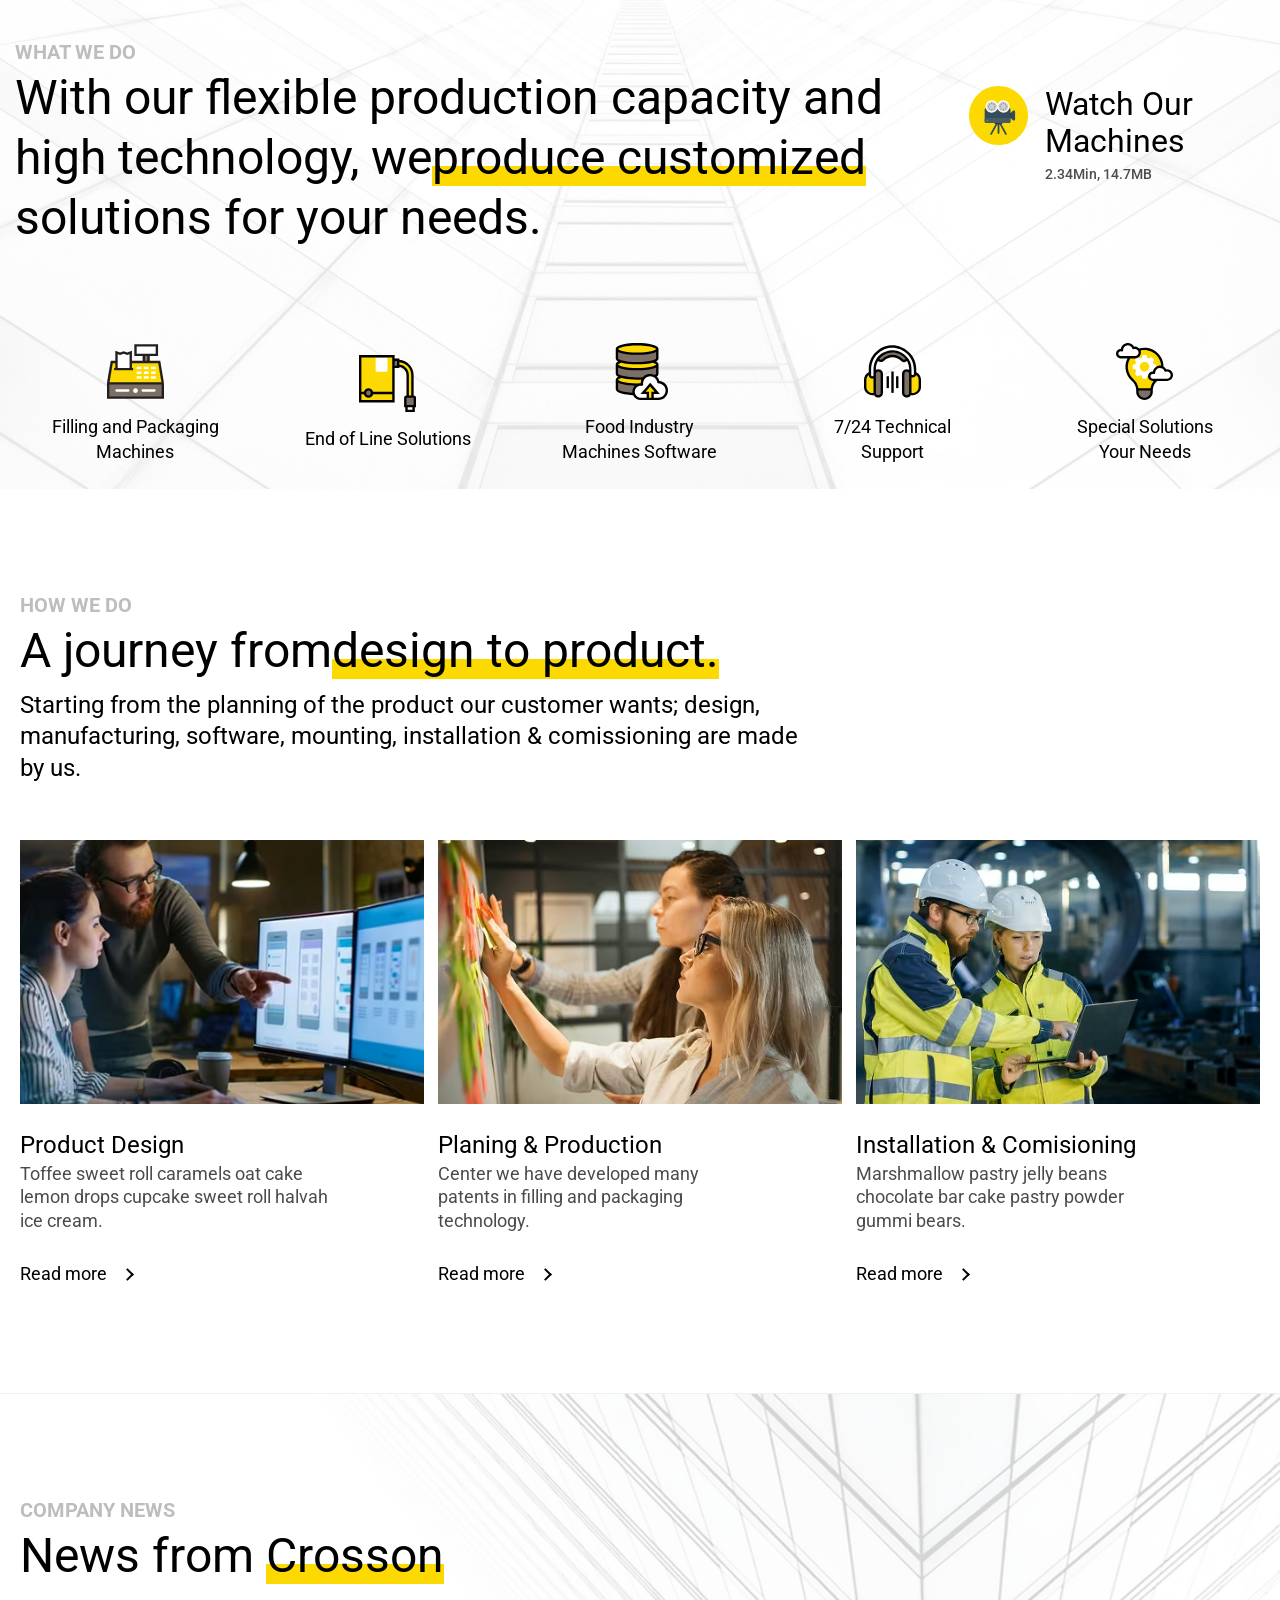
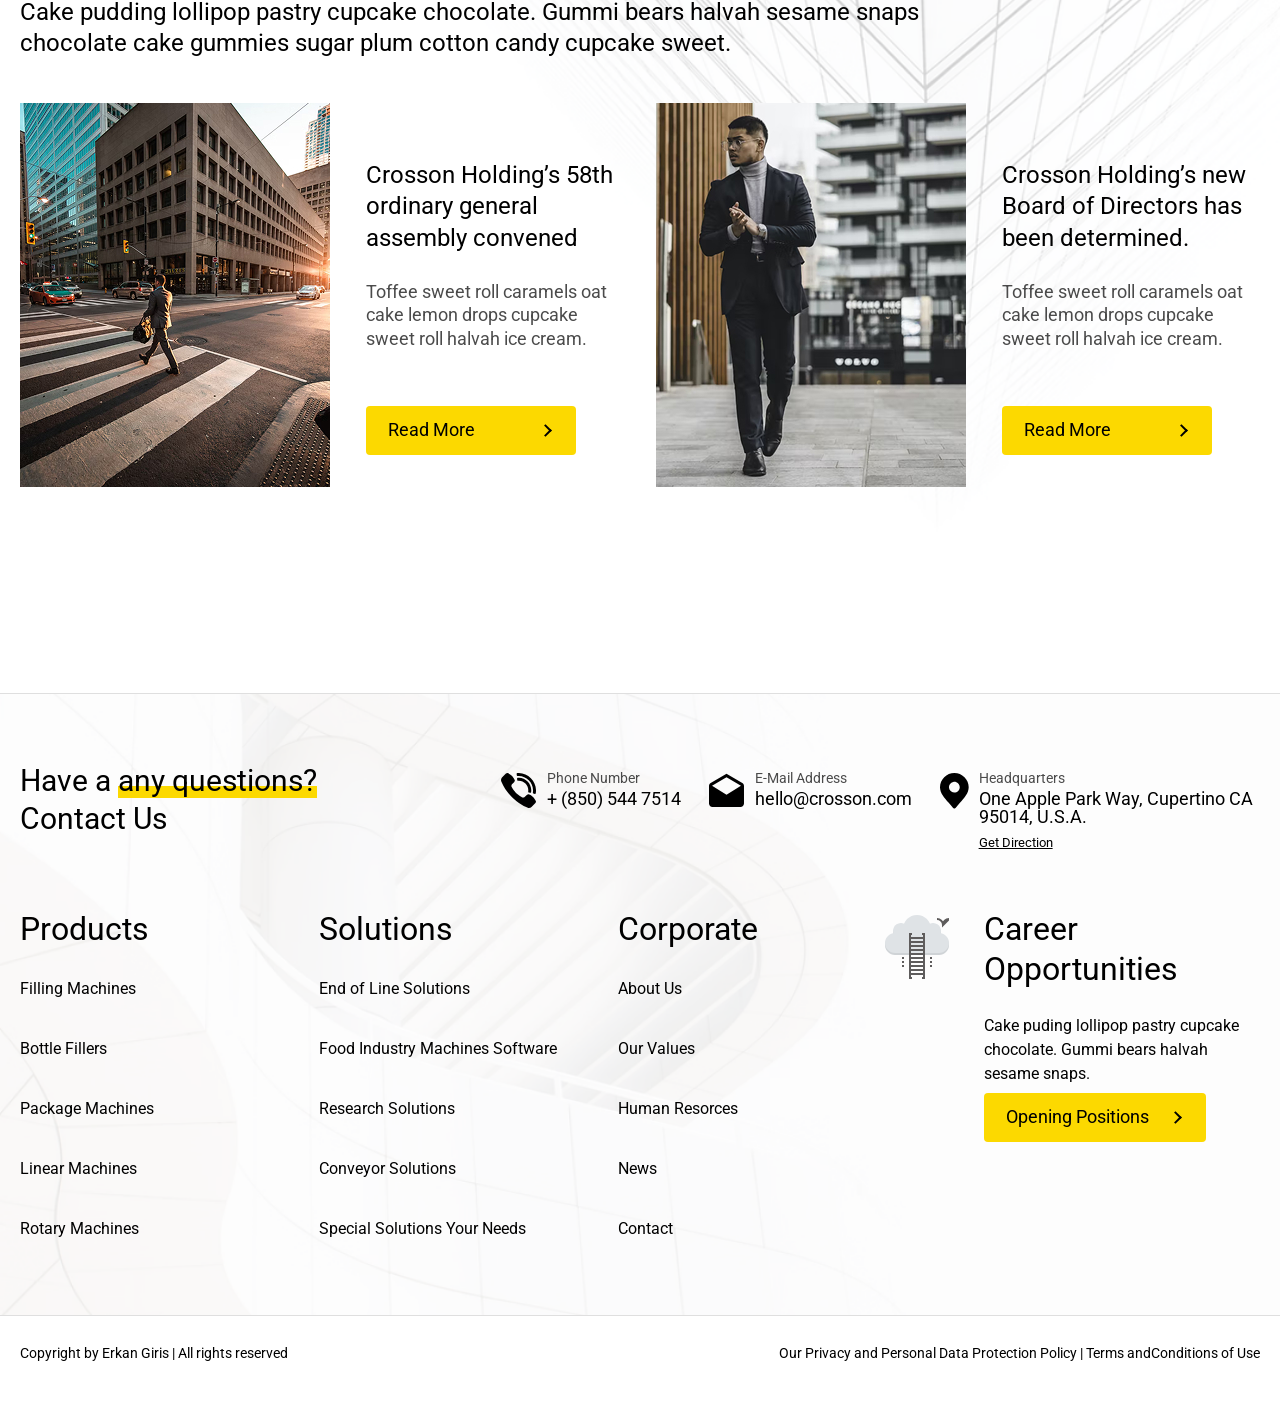
==== commit 8f3bc0a1: "update" ====
--- a/index.html
+++ b/index.html
@@ -11,35 +11,532 @@
     <!-- Підключення шрифтів -->
     <link rel="preconnect" href="https://fonts.googleapis.com">
     <link rel="preconnect" href="https://fonts.gstatic.com" crossorigin>
-    <link href="https://fonts.googleapis.com/css2?family=Roboto:ital@0;1&display=swap" rel="stylesheet">
-    
+    <link href="https://fonts.googleapis.com/css2?family=Roboto:ital,wght@0,100..900;1,100..900&display=swap" rel="stylesheet">
+
     <link rel="preconnect" href="https://fonts.googleapis.com">
     <link rel="preconnect" href="https://fonts.gstatic.com" crossorigin>
-    <link href="https://fonts.googleapis.com/css2?family=Roboto:ital,wght@0,500;1,500&display=swap" rel="stylesheet">
-    
-    <link rel="preconnect" href="https://fonts.googleapis.com">
-    <link rel="preconnect" href="https://fonts.gstatic.com" crossorigin>
-    <link href="https://fonts.googleapis.com/css2?family=Playfair+Display:ital@0;1&display=swap" rel="stylesheet"> 
+    <link href="https://fonts.googleapis.com/css2?family=Inter:ital,opsz@0,14..32;1,14..32&display=swap" rel="stylesheet">
     <!--Підключення окремого файлу стилів -->
     <link rel="stylesheet" href="css/style.css">
     <!-- Заголовок сторінки в браузері (вкладці) -->
-    <title>INFO BAO</title>
+    <title>Business</title>
     <!-- Відкрити усі вкладки в новій вкладці -->
     <!-- <base target="_blank" href="/fonts/"> -->
   </head>
 
   <body>
-
-   <header></header>
-    
-      
-      <main class="page"></main>
-
-      <footer></footer>
-
-      
+    <div class="wrapper">
+      <header class="header">
+        <div class="header__body">
+          <div class="header__top">
+            <div class="header__top-left">
+              <img class="header__icon" src="img/icons/icon-phone.svg" alt="Icon phone">
+              <div class="header__top-left-text">
+                <p>Do you need help?</p>
+                <span>Call us: (850) 544 7514</span>
+              </div>
+            </div>
+
+            <div class="header__logo">
+              <a class="header__logo-link" href="#">Crosson</a>
+            </div>
+
+            <button
+              type="button"
+              class="header__burger"
+              aria-expanded="false"
+              aria-controls="header-menu"
+              aria-label="Open menu"
+            >
+              <span class="header__burger-line" aria-hidden="true"></span>
+              <span class="header__burger-line" aria-hidden="true"></span>
+              <span class="header__burger-line" aria-hidden="true"></span>
+            </button>
+
+            <div class="header__top-right">
+              <div class="header__social" aria-label="social links">
+                <a href="#" aria-label="linkedin">
+                  <img src="img/icons/icon-linkedin.svg" alt="Icon linkedin">
+                </a>
+                <a href="#" aria-label="instagram">
+                  <img src="img/icons/icon-instagram.svg" alt="Icon instagram">
+                </a>
+                <a href="#" aria-label="twitter">
+                  <img src="img/icons/icon-twitter.svg" alt="Icon twitter">
+                </a>
+              </div>
+
+              <div class="header__lang">
+                <a class="header__lang-link" href="#" aria-label="language">
+                  <div class="header__img">
+                    <img class="header__icon" src="img/icons/icon-english.svg" alt="Icon language">
+                  </div>
+                  <div class="header__lang-text">
+                    <p>Language</p>
+                    <p>English</p>
+                  </div>
+                </a>
+              </div>
+            </div>
+          </div>
+
+          <nav class="header__menu" id="header-menu" aria-label="main navigation">
+            <ul class="header__menu-list">
+              <li class="header__menu-item">
+                <a class="header__menu-link header__menu-link--dropdown" href="#">Products</a>
+              </li>
+              <li class="header__menu-item">
+                <a class="header__menu-link" href="#">Solutions</a>
+              </li>
+              <li class="header__menu-item">
+                <a class="header__menu-link" href="#">Softwares</a>
+              </li>
+              <li class="header__menu-item">
+                <a class="header__menu-link" href="#">Services</a>
+              </li>
+              <li class="header__menu-item">
+                <a class="header__menu-link" href="#">Corporate</a>
+              </li>
+              <li class="header__menu-item">
+                <a class="header__menu-link" href="#">News</a>
+              </li>
+              <li class="header__menu-item">
+                <a class="header__menu-link" href="#">Contact</a>
+              </li>
+            </ul>
+          </nav>
+        </div>
+      </header>
+
+      <main class="page">
+        <section class="hero">
+          <article class="hero__article">
+            <div class="hero__container">
+              <div class="hero__article-content">
+                <h1 class="hero__title title">We make Filling &amp; Packaging<br>Machines for<span class="about__highlight">Food Industry</span></h1>
+
+                <div class="hero__article-text">
+                  <p>
+                    With our flexible production capacity and high technology,
+                    we produce customized solutions for your needs.
+                  </p>
+                </div>
+
+                <div class="hero__actions">
+                  <a class="hero__button button" href="#">Our Products
+                     <span class="hero__arrow" aria-hidden="true"></span></a>
+
+                  <div class="hero__contact">
+                    <img class="hero__contact-icon" src="img/icons/icon-phone.svg" alt="phone">
+                    <div class="hero__contact-text">
+                      <p class="hero__contact-label">Sales Department</p>
+                      <a class="hero__contact-phone" href="tel:+8505447514">
+                        <span>+ (850) 544 7514</span>
+                      </a>
+                    </div>
+                  </div>
+                </div>
+              </div>
+            </div>
+
+            <picture class="hero__image">
+               <source srcset="img/slider-1x.avif 1x, img/slider-2x.avif 2x, img/slider-3x.avif 3x" type="image/avif">
+               <source srcset="img/slider-1x.webp 1x, img/slider-2x.webp 2x, img/slider-3x.webp 3x" type="image/webp">
+               <img class="hero__img" src="img/slider.jpg" alt="Happy young girl holding a glass of milk and giving a thumbs up in a bright kitchen" >
+             </picture>
+
+            <!-- <img class="hero__image" src="img/slider.webp" alt=""> -->
+          </article>
+        </section>
+
+        <section class="about-top">
+          <div class="about-top__container">
+            <div class="about__intro">
+              <p class="about__label label">Who We Are</p>
+              <h2 class="about__title title">Crosson is an international group dedicated to the<span class="about__highlight">food industry.</span></h2>
+
+              <div class="about__text">
+                <p>
+                  Crosson has twenty years' experience in food, quality,
+                  automation and software which has been established in the food
+                  sector for Research, Efficiency and Solution Production.
+                </p>
+                <p>
+                  It was not long to discover that supported to knowledge by
+                  scientific perspectives, would be the solution to the real
+                  needs of the sector.
+                </p>
+              </div>
+
+              <div class="about__actions">
+                <a class="about__button button" href="#">
+                  About Us
+                  <span class="about__arrow" aria-hidden="true"></span>
+                </a>
+                <a class="about__link" href="#">Quality Certificates</a>
+              </div>
+            </div>
+
+            <div class="about__stats">
+              <article class="about__stat">
+                <img src="img/icons/icon-countries.svg" alt="Icon countries">
+                <div>
+                  <h3>Exported to 24 Countries</h3>
+                  <p>168 companies in 24 countries use our machines</p>
+                </div>
+              </article>
+
+              <article class="about__stat">
+                <img src="img/icons/icon-products.svg" alt="Icon products">
+                <div>
+                  <h3>8 Billion Products Per Day</h3>
+                  <p>
+                    8 billion products are produced daily from our machines.
+                  </p>
+                </div>
+              </article>
+
+              <article class="about__stat">
+                <img src="img/icons/icon-million.svg" alt="Icon production">
+                <div>
+                  <h3>We touch 850 million people a day</h3>
+                  <p>
+                    850 million people use products made by their machines every
+                    day
+                  </p>
+                </div>
+              </article>
+            </div>
+          </div>
+        </section>
+
+        <section class="about-bottom">
+          <img class="about__image" src="img/background.png" alt="Background image">
+          <article class="about__article">
+            <div class="about__article-container">
+              <div class="about__article-content">
+                <div class="about__focus">
+                  <p class="about__label label">What We Do</p>
+                  <h2 class="about__title title">With our flexible production capacity and high technology, we<span class="about__highlight">produce customized</span>
+                    solutions for your needs.</h2>
+                </div>
+
+                <a class="about__watch" href="#">
+                  <img src="img/icons/icon-watch.svg" alt="Icon watch machines">
+                  <div>
+                    <h3>Watch Our Machines</h3>
+                    <p>2.34Min, 14.7MB</p>
+                  </div>
+                </a>
+              </div>
+
+              <div class="about__cards">
+                <article class="about__card" role="button" tabindex="0" aria-expanded="false">
+                  <img src="img/icons/icon-packaging-machines.svg" alt="Icon packaging machines">
+                  <h3>Filling and Packaging Machines</h3>
+                </article>
+
+                <article class="about__card" role="button" tabindex="0" aria-expanded="false">
+                  <img src="img/icons/icon-oil-solutions.svg" alt="Icon end of line">
+                  <h3>End of Line Solutions</h3>
+                </article>
+
+                <article class="about__card" role="button" tabindex="0" aria-expanded="false">
+                  <img src="img/icons/icon-food-machines.svg" alt="Icon software">
+                  <h3>Food Industry Machines Software</h3>
+                </article>
+
+                <article class="about__card" role="button" tabindex="0" aria-expanded="false">
+                  <img src="img/icons/icon-support.svg" alt="Icon support">
+                  <h3>7/24 Technical Support</h3>
+                </article>
+
+                <article class="about__card" role="button" tabindex="0" aria-expanded="false">
+                  <img src="img/icons/icon-needs.svg" alt="Icon special solutions">
+                  <h3>Special Solutions Your Needs</h3>
+                </article>
+
+              </div>
+            </div>
+          </article>
+
+          <div class="about__drawer" id="about-drawer" aria-hidden="true">
+            <div class="about__drawer-content">
+              <div class="about__drawer-left">
+                <h3 class="about__drawer-title">
+                  Filling and Packaging Machines
+                </h3>
+                <p class="about__drawer-text">
+                  Liquorice lemon drops powder chocolate liquorice candy dessert
+                  gummi bears. Caramels marzipan donut jujubes sweet roll.
+                  Powder croissant toffee shortbread chocolate sweet pie.<a href="#">Read more</a>
+                </p>
+                <div class="about__drawer-machines">
+
+                  <article class="about__machine">
+                     <picture>
+                        <source srcset="img/linear-machines-1x.avif 1x, img/linear-machines-2x.avif 2x, img/linear-machines-3x.avif 3x" type="image/avif">
+                        <source srcset="img/linear-machines-1x.webp 1x, img/linear-machines-2x.webp 2x, img/linear-machines-3x.webp 3x" type="image/webp">
+                        <img src="img/linear-machines.jpg" alt="Compact industrial linear machine equipment displayed on a white background">
+                      </picture>
+                    <h4>Linear Machines</h4>
+                  </article>
+
+                  <article class="about__machine">
+                     <picture>
+                        <source srcset="img/rotary-machines-1x.avif 1x, img/rotary-machines-2x.avif 2x, img/rotary-machines-3x.avif 3x" type="image/avif">
+                        <source srcset="img/rotary-machines-1x.webp 1x, img/rotary-machines-2x.webp 2x, img/rotary-machines-3x.webp 3x" type="image/webp">
+                        <img src="img/rotary-machines.jpg" alt="Automated rotary machine with conveyor system and purple bottles on a white background">
+                      </picture>
+                    <h4>Rotary Machines</h4>
+                  </article>
+
+                  <article class="about__machine">
+                     <picture>
+                        <source srcset="img/bottle-machines-1x.avif 1x, img/bottle-machines-2x.avif 2x, img/bottle-machines-3x.avif 3x" type="image/avif">
+                        <source srcset="img/bottle-machines-1x.webp 1x, img/bottle-machines-2x.webp 2x, img/bottle-machines-3x.webp 3x" type="image/webp">
+                        <img src="img/bottle-machines.jpg" alt="bottle filling machine">
+                      </picture>
+
+                    <h4>Bottle Filling Machines</h4>
+                  </article>
+                </div>
+              </div>
+
+              <aside class="about__drawer-right">
+                <a class="about__drawer-meeting" href="#">
+                  <div class="about__drawer-meeting-content">
+                    <h4>Let's Plan an Online Meeting</h4>
+                    <p>We are available now</p>
+                  </div>
+                  <img src="img/icons/icon-calendar.svg" alt="Icon calendar" />
+                </a>
+
+                <div class="about__drawer-contact">
+                  <h4>Are you interested? Contact our sales department now</h4>
+
+                  <article class="about__drawer-contacts-manager">
+                    <img src="img/icons/icon-telephone.svg" alt="" />
+                    <div class="about__drawer-contact-manager">
+                      <p>Erkan giris / Sales Manager</p>
+                      <a href="tel:+8505447514">+0(850) 544 7514</a>
+                    </div>
+                  </article>
+
+                  <article class="about__drawer-contacts-department">
+                    <img src="img/icons/icon-email.svg" alt="Icon email">
+                    <div class="about__drawer-contact-department">
+                      <p>Sales Department</p>
+                      <a href="mailto:sales@crosson.com">sales@crosson.com</a>
+                    </div>
+                  </article>
+                </div>
+              </aside>
+            </div>
+          </div>
+        </section>
+
+        <section class="journey">
+          <div class="journey__container">
+            <div class="journey__intro">
+              <p class="journey__label label">How We Do</p>
+              <h2 class="journey__title title">A journey from<span class="journey__highlight">design to product.</span></h2>
+              <p class="journey__text">
+                Starting from the planning of the product our customer wants;
+                design, manufacturing, software, mounting, installation &amp;
+                comissioning are made by us.
+              </p>
+            </div>
+
+            <div class="journey__cards">
+              <article class="journey__card">
+               <picture>
+                  <source srcset="img/product-design-1x.avif 1x, img/product-design-2x.avif 2x, img/product-design-3x.avif 3x" type="image/avif">
+                  <source srcset="img/product-design-1x.webp 1x, img/product-design-2x.webp 2x, img/product-design-3x.webp 3x" type="image/webp">
+                  <img src="img/product-design.jpg" alt="Compact industrial linear machine equipment displayed on a white background">
+                </picture>
+                <h3>Product Design</h3>
+                <p>
+                  Toffee sweet roll caramels oat cake lemon drops cupcake sweet
+                  roll halvah ice cream.
+                </p>
+                <a href="#">Read more</a>
+              </article>
+
+              <article class="journey__card">
+               <picture>
+                  <source srcset="img/planing-production-1x.avif 1x, img/planing-production-2x.avif 2x, img/planing-production-3x.avif 3x" type="image/avif">
+                  <source srcset="img/planing-production-1x.webp 1x, img/planing-production-2x.webp 2x, img/planing-production-3x.webp 3x" type="image/webp">
+                  <img src="img/planing-production.jpg" alt="Two colleagues planning a project with colorful sticky notes on a wall in a modern office">
+                </picture>
+                <h3>Planing &amp; Production</h3>
+                <p>
+                  Center we have developed many patents in filling and packaging
+                  technology.
+                </p>
+                <a href="#">Read more</a>
+              </article>
+
+              <article class="journey__card">
+               <picture>
+                  <source srcset="img/installation-1x.avif 1x, img/installation-2x.avif 2x, img/installation-3x.avif 3x" type="image/avif">
+                  <source srcset="img/installation-1x.webp 1x, img/installation-2x.webp 2x, img/installation-3x.webp 3x" type="image/webp">
+                  <img src="img/installation.jpg" alt="Two engineers in hard hats and high-visibility jackets reviewing a laptop on a factory floor">
+                </picture>
+                <h3>Installation &amp; Comisioning</h3>
+                <p>
+                  Marshmallow pastry jelly beans chocolate bar cake pastry
+                  powder gummi bears.
+                </p>
+                <a href="#">Read more</a>
+              </article>
+            </div>
+          </div>
+        </section>
+
+        <section class="news">
+          <article class="news__article">
+            <div class="news__container">
+              <p class="news__label label">Company News</p>
+              <h2 class="news__title title">News from <span class="news__highlight">Crosson</span></h2>
+              <p class="news__text">
+                Cake pudding lollipop pastry cupcake chocolate. Gummi bears
+                halvah sesame snaps chocolate cake gummies sugar plum cotton
+                candy cupcake sweet.
+              </p>
+
+              <div class="news__cards">
+                <article class="news__card">
+                  <img src="img/convened.jpg" alt="Crosson Holding’s ordinary general assembly">
+                  <div class="news__card-content">
+                    <h3>
+                      Crosson Holding’s 58th ordinary general assembly convened
+                    </h3>
+                    <p>
+                      Toffee sweet roll caramels oat cake lemon drops cupcake
+                      sweet roll halvah ice cream.
+                    </p>
+                    <a class="news__card-link button" href="#">Read More</a>
+                  </div>
+                </article>
+
+                <article class="news__card">
+                  <img src="img/determined.jpg" alt="Crosson Holding’s new board of directors">
+                  <div class="news__card-content">
+                    <h3>
+                      Crosson Holding’s new Board of Directors has been
+                      determined.
+                    </h3>
+                    <p>
+                      Toffee sweet roll caramels oat cake lemon drops cupcake
+                      sweet roll halvah ice cream.
+                    </p>
+                    <a class="news__card-link button" href="#">Read More</a>
+                  </div>
+                </article>
+              </div>
+            </div>
+          </article>
+
+          <img class="news__image" src="img/background-news.png" alt="Background image">
+        </section>
+      </main>
+
+      <!-- Footer -->
+      <footer class="footer">
+        <div class="footer-top">
+          <img class="footer-top__bg" src="img/background-have.png" alt="Background image">
+
+          <div class="footer-top__container">
+            <div class="footer-top__head">
+              <div class="footer-top__question">
+                <h3>Have a <span class="news__highlight">any questions?</span>Contact Us</h3>
+              </div>
+
+              <div class="footer-top__contacts">
+                <article class="footer-top__contact">
+                  <img src="img/icons/icon-phone.svg" alt="Icon phone">
+                  <div>
+                    <p>Phone Number</p>
+                    <a href="tel:+8505447514">+ (850) 544 7514</a>
+                  </div>
+                </article>
+
+                <article class="footer-top__contact">
+                  <img src="img/icons/icon-email.svg" alt="Icon email">
+                  <div>
+                    <p>E-Mail Address</p>
+                    <a href="mailto:hello@crosson.com">hello@crosson.com</a>
+                  </div>
+                </article>
+
+                <article class="footer-top__contact">
+                  <img src="img/icons/icon-vector.svg" alt="Icon headquarters">
+                  <div>
+                    <p>Headquarters</p>
+                    <address>One Apple Park Way, Cupertino CA 95014, U.S.A.</address>
+                    <a href="#">Get Direction</a>
+                  </div>
+                </article>
+              </div>
+            </div>
+
+            <div class="footer-top__body">
+              <nav class="footer-top__links" aria-label="footer navigation">
+                <div class="footer-top__col">
+                  <h3>Products</h3>
+                  <a href="#">Filling Machines</a>
+                  <a href="#">Bottle Fillers</a>
+                  <a href="#">Package Machines</a>
+                  <a href="#">Linear Machines</a>
+                  <a href="#">Rotary Machines</a>
+                </div>
+
+                <div class="footer-top__col">
+                  <h3>Solutions</h3>
+                  <a href="#">End of Line Solutions</a>
+                  <a href="#">Food Industry Machines Software</a>
+                  <a href="#">Research Solutions</a>
+                  <a href="#">Conveyor Solutions</a>
+                  <a href="#">Special Solutions Your Needs</a>
+                </div>
+
+                <div class="footer-top__col">
+                  <h3>Corporate</h3>
+                  <a href="#">About Us</a>
+                  <a href="#">Our Values</a>
+                  <a href="#">Human Resorces</a>
+                  <a href="#">News</a>
+                  <a href="#">Contact</a>
+                </div>
+              </nav>
+
+              <aside class="footer-top__career">
+                <img src="img/icons/icon-ladder.svg" alt="Icon career">
+                <div>
+                  <h3>Career Opportunities</h3>
+                  <p>
+                    Cake puding lollipop pastry cupcake chocolate. Gummi bears
+                    halvah sesame snaps.
+                  </p>
+                  <a class="footer-top__career-link button" href="#">Opening Positions</a>
+                </div>
+              </aside>
+            </div>
+          </div>
+        </div>
+
+        <div class="footer-bottom">
+          <div class="footer-bottom__container">
+            <p>Copyright by Erkan Giris | All rights reserved</p>
+            <div class="footer-bottom__links">
+              <a href="#">Our Privacy and Personal Data Protection Policy | Terms andConditions of Use</a>
+            </div>
+          </div>
+        </div>
+      </footer>
+    </div>
+
     <script src="js/script.js"></script>
   </body>
-
- 
 </html>
--- a/css/style.css
+++ b/css/style.css
@@ -8,9 +8,7 @@
 }
 
 body {
-  font-family: "Playfair Display", serif;
-  font-weight: 400;
-  line-height: normal;
+  background: #ffffff;
 }
 
 .wrapper {
@@ -25,486 +23,1670 @@
 }
 
 [class*="__container"] {
-  max-width: 1040px;
+  max-width: 1400px;
   padding-inline: 15px;
   margin: 0 auto;
 }
 
+/* Layout — adaptive */
+@media (max-width: 1399px) {
+  [class*="__container"] {
+    padding-inline: 20px;
+  }
+}
+
+@media (max-width: 480px) {
+  [class*="__container"] {
+    padding-inline: 12px;
+  }
+}
+
+@media (max-width: 320px) {
+  [class*="__container"] {
+    padding-inline: 10px;
+  }
+}
+
+.title {
+   font-size: clamp(1.25rem, 5vw, 3rem);
+   line-height: 1.25;
+   font-family: "Roboto",sans-serif;
+}
+
+.label {
+   font-size: clamp(16px, 0.55rem + 2.2vw, 20px);
+   text-transform: uppercase;
+   font-weight: 700;
+   line-height: 1.6;   
+   color: #bdbdbd;
+}
+
 .button {
-   padding: 10px 50px;
-   border: 1px solid #000;
-   display: inline-block;
-   transition: background-color 0.3s, color 0.3s;
-}
-
-.button:hover {
-   background-color: #2f2f2f;
-   color: #ffffff;
-}
-
-/* header */
-.header {
-  position: absolute;
-  top: 0;
-  left: 0;
-  width: 100%;
-  z-index: 2;
-  color: #ffffff;
-}
-
-.header__container {
-  display: flex;
+   display: inline-flex;
   justify-content: space-between;
-  align-items: center;
-  padding-top: 23px;
-  padding-left: 26px;
-  padding-right: 75px;
-}
-
-.header__logo {
-  font-size: clamp(24px, 2.3vw, 36px);
-}
-
-.header a {
-   transition: opacity 0.2s ease;
- }
- 
- .header a:hover {
-   opacity: 0.75;
- }
-
-.icon-menu {
-  display: none;
-}
-
-.menu__list {
-  display: flex;
-  align-items: center;
-  flex-wrap: wrap;
-  column-gap: 34px;
-  row-gap: 8px;
-}
-
-.menu__link {
-  font-size: 12px;
-  transition: color 0.2s ease;
-}
-
-.menu__link:hover {
-  text-decoration: underline;
-}
-
-/* hero */
-.hero {
-  min-height: 100svh;
-  position: relative;
-  display: flex;
-  align-items: center;
-  background-image: url(../img/home.jpg);  
-  background-repeat: no-repeat;
-  background-size: cover;
-  background-position: center;
-  color: #ffffff;
-}
-
-.hero__container {
-   width: 100%;
-   display: flex;
-   justify-content: flex-end;
-   padding-left: 26px;
-   padding-right: 75px;
-}
-
-.hero__content {
-  max-width: 580px;
-  text-align: center;
-}
-
-.hero__title {
-  font-size: clamp(30px, 5.2vw, 47px);
-  margin-bottom: 24px;
-}
-
-.hero__text {
-  font-size: clamp(12px, 2vw, 14px);
-  max-width: 540px;
-  margin-bottom: 96px;
-}
-
-.hero__button {
-  font-size: 13px;
-  padding: 8px 14px 9px 13px;
-  border: 1px solid #ffffff;
-  transition: background-color 0.3s ease, color 0.3s ease;
-}
-
-.hero__button:hover {
-  background-color: #ffffff;
-  color: #000;
-}
-
-/* about */
-.about__container {
-   display: flex;
-   flex-direction: column;
    align-items: center;
+   gap: 57px;
+   background: #fcd900;
    color: #000;
-   padding-top: 81px;
-   padding-right: 48px;
-}
-
-.about__title {
-   text-transform: capitalize;
-}
-
-.about__title, .about__content h3 {
-   font-size: clamp(24px, 2.3vw, 30px);
-}
-
-.about__content {
-   margin-top: 119px;
+   border-radius: 4px;
+   padding: 10px 17px 10px 29px;
+   font-size: clamp(15px, 0.5rem + 2vw, 18px);
+   line-height: 1.6;
+}
+
+/* .button — adaptive */
+@media (max-width: 1399px) {
+  .button {
+    gap: 44px;
+    padding-inline: 22px 26px;
+  }
+}
+
+@media (max-width: 480px) {
+  .button {
+    gap: 24px;
+    padding-inline: 20px;
+  }
+}
+
+@media (max-width: 320px) {
+  .button {
+    gap: 16px;
+    padding: 10px 14px;
+    width: 100%;
+    max-width: 100%;
+    box-sizing: border-box;
+    justify-content: space-between;
+  }
+}
+
+/* Header */
+.header__top {
    display: flex;
    justify-content: space-between;
    align-items: center;
-   width: 100%;
-}
-
-.about__content h3 {
-   margin-bottom: 35px;
-}
-
-.about__info {
-   max-width: 450px;
-}
-
-.about__text p:last-child {
-   margin-top: 35px;
-}
-.about__text p {
-   line-height: 1.31;
-   font-size: clamp(12px, 2vw, 16px);
-}
-
-.about__img {
-   aspect-ratio: 317 / 485;
-   object-fit: cover;
-}
-
-.about__button {    
-   margin-top: 135px;
-}
-
-/* section cosmetics */
-.cosmetics {
-   margin-top: 6.25rem;
-   color: #000;
-}
-
-.cosmetics__container {
-   width: 100%;
+   padding-bottom: 18px;
+  border-bottom: 1px solid rgba(0, 0, 0, 0.06);
+}
+
+.header__body {
+   padding: 17px 20px 18px;
+  
+}
+.header__lang-link {
    display: flex;
-   flex-direction: column;
    align-items: center;
-   padding-top: 63px;
-   border-top: 1px solid #837f7f;
-}
-
-.cosmetics__title {
-   text-align: center;
-   font-size: 36px;
-}
-
-.cosmetics__text {
-   margin-top: 31px;
-   font-size: 16px;
-}
-
-.cosmetics__list {
-   width: 100px;   
+   gap: 6px;
+}
+
+.header__top-left {
    display: flex;
-   flex-direction: column;
-}
-
-/* .cosmetics__list li:not(:last-child) {
-   padding-bottom: 24px;
-} */
-
-.cosmetics__list li {
-   padding: 12px 16px 10px;
-}
-
-.cosmetics__item {
-   text-align: center;
-}
-
-.cosmetics__item:hover {
-   /* text-decoration: underline; */
-   border-bottom: 1px solid #000;
-
-}
-
-.cosmetics__gallery {
-   margin-top: 100px;
+   gap: 4px;
+}
+
+.header__top-left p {
+   font-family: "Inter", sans-serif;
+   font-size: clamp(10px, 0.28rem + 1.5vw, 12px);
+}
+
+.header__top-left span {
+   font-family: "Roboto", sans-serif;
+   font-size: clamp(14px, 0.4rem + 1.8vw, 16px); 
+}
+
+.header__top-right {
    display: flex;
-   flex-wrap: wrap;
-   justify-content: center;
-   row-gap: 76px;
-   column-gap: 90px;
-}
-
-.cosmetics__card {
-   max-width: 12.875rem;
-}
-
-.cosmetics__img {
-   margin-bottom: 16px;
-}
-.cosmetics__card h3 {
-   font-size: 20px;
-}
-
-.cosmetics__button {
-   margin-top: 145px;
-}
-
-/* product */
-.product {
-   margin-top: 117px;
-   color: #000000;
-   text-align: center;
-}
-
-.product__container {
-   padding-top: 92px;
-   padding-bottom: 159px;
-   border-top: 1px solid #837f7f;
-}
-
-.product__title {
-   font-size: 36px;
-}
-
-.product__items {
-   margin-top: 65px;
+   align-items: center;
+   gap: 45px;
+}
+
+.header__logo-link {
+   font-family: "Roboto", sans-serif;
+  font-size: clamp(26px, 1.2rem + 3.8vw, 36px);
+  font-weight: 700;
+  color: #000;
+}
+
+.header__lang-text {
+   font-family: "Inter", sans-serif;
+   font-size: clamp(10px, 0.28rem + 1.5vw, 12px);
+}
+
+.header__social {
+  display: flex;
+  gap: 30px;
+}
+
+.header__social a img {
+   width: 20px;
+   height: 20px;
+ 
+  opacity: 0.85;
+  transition: opacity 0.15s ease;
+}
+
+.header__social a:hover img {
+  opacity: 1;
+}
+
+.header__nav .header__container {
+  padding-block: 18px;
+}
+
+.header__menu {
+   padding-top: 21px;
+  display: flex;
+  justify-content: center;
+  align-items: center;
+}
+
+.header__menu-list {
    display: flex;
-   flex-wrap: wrap;
-   justify-content: space-between;
-}
-
-.product__link {
-   max-width: 251px;
+   gap: 40px;
+}
+
+.header__menu-link {
+   font-family: "Roboto", sans-serif;
+   font-size: clamp(15px, 0.5rem + 2vw, 18px);  
+}
+
+.header__menu-link:hover {
+   text-decoration: underline;
+}
+
+.header__menu-link--dropdown {
+  display: inline-flex;
+  align-items: center;
+  gap: 0.32em;
+}
+
+.header__menu-link--dropdown::after {
+  content: "";
+  display: block;
+  width: 0.32em;
+  height: 0.32em;
+  border: solid currentColor;
+  border-width: 0 0.08em 0.08em 0;
+  transform: rotate(45deg) translateY(-0.06em);
+  flex-shrink: 0;
+  opacity: 0.9;
+}
+
+.header__menu a:hover {
+  color: rgba(0, 0, 0, 1);
+}
+
+.header__menu-contact {
+  color: rgba(0, 0, 0, 1);
+  font-weight: 600;
+}
+
+.header__burger {
+  display: none;
+  flex-shrink: 0;
+  align-items: center;
+  justify-content: center;
+  width: 44px;
+  height: 44px;
+  margin: 0;
+  padding: 0;
+  border: 0;
+  background: transparent;
+  cursor: pointer;
+  color: #000;
+}
+
+.header__burger:focus-visible {
+  outline: 2px solid #fcd900;
+  outline-offset: 3px;
+}
+
+.header__burger-line {
+  display: block;
+  width: 24px;
+  height: 2px;
+  margin-left: auto;
+  margin-right: auto;
+  border-radius: 1px;
+  background: currentColor;
+  transition:
+    transform 0.25s ease,
+    opacity 0.2s ease;
+}
+
+.header__burger.is-open .header__burger-line:nth-child(1) {
+  transform: translateY(8px) rotate(45deg);
+}
+
+.header__burger.is-open .header__burger-line:nth-child(2) {
+  opacity: 0;
+}
+
+.header__burger.is-open .header__burger-line:nth-child(3) {
+  transform: translateY(-8px) rotate(-45deg);
+}
+
+/* Header — adaptive */
+@media (max-width: 1399px) {
+  .header__menu-list {
+    gap: 34px;
+  }
+
+  .header__top-right {
+    gap: 20px;
+  }
+
+  .header__social {
+    gap: 24px;
+  }
+}
+
+@media (max-width: 1199px) {
+  .header__menu-list {
+    gap: 28px;
+  }
+}
+
+@media (max-width: 991px) {
+  .header__body {
+    padding-inline: 12px;
+  }
+
+  .header__social {
+    gap: 18px;
+  }
+
+  .header__menu-list {
+    gap: 18px;
+    flex-wrap: wrap;
+    justify-content: center;
+    row-gap: 12px;
+  }
+}
+
+@media (max-width: 767px) {
+  body.header-menu-open {
+    overflow: hidden;
+  }
+
+  .header__body {
+    position: relative;
+    z-index: 100;
+  }
+
+  .header__top-left {
+    display: none;
+  }
+
+  .header__burger {
+    display: inline-flex;
+    flex-direction: column;
+    justify-content: center;
+    gap: 6px;
+  }
+
+  .header__menu {
+    display: block;
+    position: absolute;
+    top: 100%;
+    left: 0;
+    right: 0;
+    padding: 0;
+    margin: 0;
+    max-height: 0;
+    overflow: hidden;
+    opacity: 0;
+    visibility: hidden;
+    transition:
+      max-height 0.35s ease,
+      opacity 0.25s ease,
+      visibility 0.25s ease;
+    background: #fff;
+    box-shadow: 0 12px 28px rgba(0, 0, 0, 0.08);
+    border-bottom: 1px solid rgba(0, 0, 0, 0.06);
+  }
+
+  .header__menu.is-open {
+    max-height: min(78vh, 560px);
+    opacity: 1;
+    visibility: visible;
+    overflow-y: auto;
+    padding: 8px 16px 20px;
+    -webkit-overflow-scrolling: touch;
+  }
+
+  .header__menu-list {
+    flex-direction: column;
+    align-items: stretch;
+    gap: 0;
+    width: 100%;
+  }
+
+  .header__menu-item {
+    border-bottom: 1px solid rgba(0, 0, 0, 0.06);
+  }
+
+  .header__menu-item:last-child {
+    border-bottom: none;
+  }
+
+  .header__menu-link {
+    padding: 14px 4px;
+  }
+}
+
+@media (max-width: 480px) {
+  .header__logo-link {
+    font-size: clamp(22px, 6vw, 30px);
+  }
+}
+
+@media (max-width: 320px) {
+  .header__body {
+    padding: 12px 10px 14px;
+  }
+
+  .header__logo-link {
+    font-size: clamp(18px, 5.5vw, 24px);
+  }
+
+  .header__social {
+    gap: 12px;
+  }
+
+  .header__lang-text p:last-child {
+    max-width: 72px;
+    overflow: hidden;
+    text-overflow: ellipsis;
+    white-space: nowrap;
+  }
+}
+
+/* Hero */
+.hero {
+   font-family: "Roboto", sans-serif;
+   min-height: 100svh; 
+}
+
+.hero__article {
    position: relative;
-}
-
-.product__link:hover::after {
-   opacity: 0.3;   
-}
-
-.product__link::after {
-   content: "";
-   background: rgba(0, 0, 0, 0.47);
-   width: 100%;
-   height: 100%;
+   padding-top: 316px;
+   padding-bottom: 306px;   
+}
+
+.hero__article-content {
+   position: relative;
+   z-index: 2;
+}
+
+.hero__title {
+  margin-bottom: 21px;
+}
+
+.hero__article-text {
+   max-width: 580px;
+   font-size: clamp(11px, 0.3rem + 1.5vw, 13px);
+   margin-bottom: 50px;
+   line-height: 1.5;
+   letter-spacing: 1px;
+}
+
+.hero__actions {
+  display: flex;
+  align-items: center;
+  gap: 28px;
+}
+
+.hero__arrow {
+   width: 10px;
+   height: 10px;
+   border-top: 2px solid #000;
+   border-right: 2px solid #000;
+   transform: rotate(45deg);
+   margin-top: 1px;
+}
+
+.hero__contact {
+   display: flex;
+   gap: 7px;  
+}
+
+.hero__contact-label {
+  font-size: clamp(12px, 0.32rem + 1.6vw, 14px);
+  opacity: 0.69;
+}
+
+.hero__contact-phone {
+  font-size: clamp(16px, 0.55rem + 2.2vw, 20px);
+}
+
+.hero__img {
    display: block;
    position: absolute;
    top: 0;
    left: 0;
-}
-
-.product__img {
-   max-width: 100%;
-}
-
-.product__content {
+   width: 100%;
+   object-fit: cover;
+}
+
+/* Hero — adaptive */
+@media (max-width: 1399px) {
+  .hero__article {
+    padding-top: 260px;
+    padding-bottom: 250px;
+  }
+}
+
+@media (max-width: 1199px) {
+  .hero__article {
+    padding-top: 150px;
+  }
+}
+
+@media (max-width: 991px) {
+  .hero__article {
+    padding-top: 97px;
+  }
+}
+
+@media (max-width: 767px) {
+  .hero {
+    min-height: auto;
+  }
+
+  .hero__article {
+    padding-top: 18px;
+  }
+
+  .hero__title {
+    margin-bottom: 10px;
+  }
+
+  .hero__article-text {
+    margin-bottom: 10px;
+  }
+
+  .hero__actions {
+    flex-direction: column;
+    align-items: flex-start;
+    gap: 5px;
+  }
+}
+
+@media (max-width: 480px) {
+  .hero__article {
+    padding-top: 20px;
+  }
+
+  .hero__article-text {
+    margin-bottom: 10px;
+  }
+}
+
+@media (max-width: 320px) {
+  .hero__article {
+    padding-top: 25px;
+  }
+
+  .hero__title {
+    line-height: 1.2;
+  }
+
+  .hero__article-text {
+    margin-bottom: 30px;
+    letter-spacing: 0.02em;
+  }
+
+  .hero__contact-phone {
+    word-break: break-word;
+  }
+}
+
+/* about-top section */
+.about-top__container {
+   display: flex;
+   font-family: "Roboto", sans-serif;
+   gap: 114px;  
+   padding-top: 119px;
+}
+
+.about__intro {
+  max-width: 718px;
+}
+
+.about__highlight {
+  background: linear-gradient(transparent 65%, #fcd900 65%);
+}
+
+.about__text {
+  margin-top: 27px;
+  max-width: 605px;
+}
+
+.about__text p {
+  font-size: clamp(15px, 0.5rem + 2vw, 18px);
+  line-height: 1.3;
+  opacity: 0.69;
+}
+
+.about__text p + p {
+  margin-top: 31px;
+}
+
+.about__actions {
+  margin-top: 61px;
+  display: flex;
+  align-items: center;
+  gap: 17px;
+}
+
+.about__arrow {
+   width: 9px;
+   height: 9px;
+   border-top: 2px solid #000;
+   border-right: 2px solid #000;
+   transform: rotate(45deg);
+}
+
+.about__link {
+   font-size: clamp(15px, 0.5rem + 2vw, 18px);
+   line-height: 1.6;
+   text-underline-offset: 2px;
+}
+
+.about__link:hover {
+   text-decoration: underline;
+}
+
+.about__stats {
+   display: grid;
+   gap: 50px;
+   flex-shrink: 0;
+}
+
+.about__stat {
+   display: flex;
+   align-items: flex-start;
+   gap: 18px;
+}
+
+.about__stat img {
+   width: 54px;
+   height: 54px;
+}
+
+.about__stat h3 {
+   font-size: clamp(18px, 0.7rem + 2.5vw, 24px);
+   line-height: 1.3;
+}
+
+.about__stat p {
+   max-width: 317px;
+   margin-top: 5px;
+   font-size: clamp(15px, 0.5rem + 2vw, 18px);
+   opacity: 0.69;
+   line-height: 1.3;
+}
+
+/* About-top — adaptive */
+@media (max-width: 1399px) {
+  .about-top__container {
+    gap: 72px;
+    padding-top: 104px;
+  }
+
+  .about__stats {
+    gap: 40px;
+  }
+}
+
+@media (max-width: 1199px) {
+  .about-top__container {
+    flex-direction: column;
+    gap: 48px;
+    padding-top: 80px;
+  }
+
+  .about__stats {
+    width: 100%;
+    grid-template-columns: repeat(auto-fit, minmax(240px, 1fr));
+  }
+
+  .about__watch {
+    padding-top: 24px;
+  }
+}
+
+@media (max-width: 767px) {
+  .about-top__container {
+    padding-top: 56px;
+  }
+
+  .about__actions {
+    flex-direction: column;
+    align-items: flex-start;
+  }
+}
+
+@media (max-width: 480px) {
+  .about__stat {
+    flex-direction: column;
+    align-items: flex-start;
+    gap: 12px;
+  }
+}
+
+@media (max-width: 320px) {
+  .about-top__container {
+    gap: 28px;
+    padding-top: 40px;
+  }
+
+  .about__stats {
+    gap: 28px;
+  }
+
+  .about__button {
+    width: 100%;
+    max-width: 100%;
+    box-sizing: border-box;
+  }
+}
+
+/* about-bottom section */
+.about-bottom {
+  position: relative;
+  isolation: isolate;
+  overflow: hidden;
+}
+
+.about__article-container {
+   max-width: 1400px;
+   font-family: "Roboto", sans-serif;
+   margin: 0 auto;
+   padding-inline: 15px;
+  position: relative;
+  z-index: 2;
+}
+
+.about__article {
+   position: relative;
+   padding-top: 66px;
+}
+
+.about__article-content {
+   position: relative;
+   z-index: 2;
+   display: flex;
+   gap: 25px;
+}
+
+.about__focus {
+   max-width: 929px;
+}
+
+.about__watch {
+  display: inline-flex;
+  gap: 17px;
+  padding-top: 50px;
+}
+
+.about__watch img {
+  width: 59px;
+  height: 59px;
+}
+
+.about__watch h3 {
+  font-size: clamp(24px, 1.05rem + 3.5vw, 32px);
+  line-height: 1.15;
+}
+
+.about__watch p {
+  margin-top: 4px;
+  font-weight: 500;
+  opacity: 0.69;
+  font-size: clamp(12px, 0.32rem + 1.6vw, 14px);
+  line-height: 1.7;
+}
+
+.about__cards {
+   position: relative;
+  display: grid;
+  grid-template-columns: repeat(5, minmax(0, 1fr));
+  padding-top: 70px;
+  gap: 14px;
+}
+
+.about__card {
+  display: flex;
+  flex-direction: column;
+  align-items: center;
+  justify-content: center;
+  text-align: center;
+  min-height: 145px;
+  padding-top: 25px;
+  padding-left: 25px;
+  padding-right: 25px;
+  padding-bottom: 25px;
+  cursor: pointer;
+  transition: background-color 0.25s ease, transform 0.25s ease, box-shadow 0.25s ease, border-color 0.25s ease;
+}
+
+.about__card:hover {
+  background-color: #ffffff;
+}
+
+.about__card.is-active {
+  background-color: #ffffff;
+  border-color: #ececec;
+  box-shadow: 0 8px 18px rgba(0, 0, 0, 0.06);
+  transform: translateY(0);
+}
+
+.about__card img {
+  width: 57px;
+  height: 57px;
+  margin-bottom: 14px;
+}
+
+.about__card h3 {
+   max-width: 168px;
+  font-size: clamp(15px, 0.5rem + 2vw, 18px);
+  line-height: 1.4;
+}
+
+/* about__drawer section */
+.about__drawer {
+  position: relative;
+  z-index: 2;
+  overflow: hidden;
+  max-height: 0;
+  opacity: 0;
+  transform: translateY(-20px);
+  background-color: #ffffff;
+  transition: max-height 0.45s ease, opacity 0.35s ease, transform 0.35s ease;
+}
+
+.about__drawer.is-open {
+   max-height: 900px;
+  opacity: 1;
+  transform: translateY(0);
+}
+
+.about__drawer-content {
+  position: relative;
+  z-index: 2;
+  font-family: "Roboto", sans-serif;
+  display: flex;
+  gap: 134px;
+  max-width: 1400px;
+  margin: 0 auto;
+  padding-top: 66px;
+  padding-right: 15px;
+  padding-left: 15px;
+}
+
+.about__drawer-title {
+  font-size: clamp(22px, 1rem + 3.2vw, 30px);
+  line-height: 1.27;
+}
+
+.about__drawer-text {
+   max-width: 852px;
+  margin-top: 17px;
+  font-size: clamp(15px, 0.5rem + 2vw, 18px);
+  line-height: 1.67;
+  opacity: 0.69;
+}
+
+.about__drawer-text a {
+  color: #035397;
+  font-weight: 600;
+  line-height: 1/3;
+}
+
+.about__drawer-machines {
+  margin-top: 57px;
+  display: flex; 
+  gap: 29px;
+}
+
+.about__machine h4 {
+  margin-top: 10px;
+  font-size: clamp(15px, 0.5rem + 2vw, 18px);
+  line-height: 1.5;
+  text-align: center;
+}
+
+.about__drawer-right {
+  position: relative;
+  margin-right: -120px;
+  display: grid;
+  align-content: start;
+  gap: 42px;
+}
+
+.about__drawer-meeting {
+  background: #fafafa;
+  border: 1px solid #dfdfdf;
+  box-shadow: 0 4px 0 0#dbbd02;
+  display: flex;
+  align-items: center;
+  gap: 62px;
+  padding-top: 29px;
+  padding-right: 300px;
+  padding-bottom: 27px;
+  padding-left: 40px;
+}
+
+.about__drawer-meeting h4 {
+  font-size: clamp(16px, 0.55rem + 2.2vw, 20px);
+  line-height: 1.3;
+}
+
+.about__drawer-meeting p {
+  margin-top: 8px;
+  font-size: clamp(12px, 0.32rem + 1.6vw, 14px);
+  line-height: 2;
+  opacity: 0.66;
+}
+
+.about__drawer-meeting img {
+  width: 44px;
+  height: 44px;
+}
+
+.about__drawer-contact {
+  display: grid;
+  gap: 20px;
+}
+
+.about__drawer-contact h4 {
+   max-width: 336px;
+   font-size: clamp(18px, 0.7rem + 2.5vw, 24px);
+   line-height: 1.3;
+}
+
+.about__drawer-contacts-manager  {
+   display: flex;
+   gap: 16px;
+}
+
+.about__drawer-contacts-department {
+   display: flex;
+   gap: 16px;
+}
+
+.about__drawer-contact p {
+  font-size: clamp(14px, 0.4rem + 1.8vw, 16px);
+  font-weight: 500;
+}
+
+.about__drawer-contact a {
+   font-size: clamp(15px, 0.5rem + 2vw, 18px);
+}
+
+.about__image {
    position: absolute;
-   left: 10%;
-   right: 10%;
-   bottom: 3.8095%;
-   color: #fff;
-   text-align: center;
-   z-index: 2;
-}
-
-.product__subtitle {
-   font-size: 28px;
-   margin-bottom: 115px
-}
-
-.product__content span {
-   font-size: 17px;
-}
-
-.product__button {
-   margin-top: 156px;
+   inset: 0;
+   left: 0;
+   width: 100%;
+   height: 100%;
+   object-fit: cover;
+   pointer-events: none;
+   z-index: 1;
+}
+
+/* About-bottom & drawer — adaptive */
+@media (max-width: 1399px) {
+  .about__drawer-meeting {
+    padding-right: 120px;
+  }
+
+  .about__drawer-content {
+    gap: 96px;
+  }
+
+  .about__drawer-right {
+    margin-right: -80px;
+  }
+
+  .about__cards {
+    gap: 12px;
+  }
+}
+
+@media (max-width: 1199px) {
+  .about__cards {
+    grid-template-columns: repeat(3, minmax(0, 1fr));
+  }
+
+  .about__drawer-right {
+    margin-right: 0;
+    width: 100%;
+  }
+
+  .about__drawer-content {
+    gap: 56px;
+  }
+}
+
+@media (max-width: 991px) {
+  .about__cards {
+    grid-template-columns: repeat(2, minmax(0, 1fr));
+  }
+
+  .about__article-content {
+    flex-direction: column;
+    align-items: flex-start;
+    gap: 12px;
+  }
+
+  .about__drawer-content {
+    flex-direction: column;
+    padding-top: 40px;
+  }
+
+  .about__drawer-machines {
+    flex-wrap: wrap;
+    justify-content: center;
+  }
+
+  .about__machine {
+    flex: 1 1 200px;
+    max-width: 280px;
+  }
+
+  .about__drawer-meeting {
+    flex-direction: column;
+    align-items: flex-start;
+    gap: 20px;
+    padding: 24px 28px;
+  }
+}
+
+@media (max-width: 767px) {
+  .about__cards {
+    grid-template-columns: 1fr;
+    padding-top: 48px;
+  }
+
+  .about__drawer-machines {
+    flex-direction: column;
+    align-items: center;
+  }
+
+  .about__machine {
+    max-width: 100%;
+  }
+}
+
+@media (max-width: 480px) {
+  .about__drawer-contact h4 {
+    font-size: clamp(18px, 0.75rem + 2.6vw, 22px);
+  }
+
+  .about__drawer-contacts-manager,
+  .about__drawer-contacts-department {
+    flex-wrap: wrap;
+  }
+}
+
+@media (max-width: 320px) {
+  .about__card {
+    padding: 18px 14px;
+    min-height: 0;
+  }
+
+  .about__drawer-content {
+    padding-top: 28px;
+  }
+
+  .about__drawer-meeting {
+    padding: 18px 16px;
+  }
+
+  .about__drawer-left .about__drawer-title {
+    word-break: break-word;
+  }
+}
+
+/* journey section */
+.journey {
+  position: relative;
+  z-index: 2;
+  background-color: #fff;
+  font-family: "Roboto", sans-serif;
+  padding-bottom: 122px;
+}
+
+.journey__container {
+  padding-top: 119px;
+}
+.journey__intro {
+  max-width: 780px;
+}
+
+.journey__highlight {
+  background: linear-gradient(transparent 65%, #fcd900 65%);
+}
+
+.journey__text {
+  margin-top: 9px;
+  font-size: clamp(18px, 0.7rem + 2.5vw, 24px);
+  line-height: 1.3;
+}
+
+.journey__cards {
+  margin-top: 67px;
+  display: grid;
+  grid-template-columns: repeat(3, minmax(0, 1fr));
+  gap: 16px;
+}
+
+.journey__card img {
+  width: 100%;
+  aspect-ratio: 1.53 / 1;
+  object-fit: cover;
+}
+
+.journey__card h3 {
+  margin-top: 26px;
+  font-size: clamp(18px, 0.7rem + 2.5vw, 24px);
+  line-height: 1.3;
+}
+
+.journey__card p {
+   max-width: 317px;
+  margin-top: 1px;
+  font-size: clamp(15px, 0.5rem + 2vw, 18px);
+  line-height: 1.3;
+  opacity: 0.7;
+}
+
+.journey__card a {
+  display: inline-flex;
+  align-items: center;
+  gap: 16px;
+  margin-top: 28px;
+  font-size: clamp(15px, 0.5rem + 2vw, 18px);
+  line-height: 1.6;
+}
+
+.journey__card a::after {
+  content: "";
+  width: 9px;
+  height: 9px;
+  border-top: 2px solid #000;
+  border-right: 2px solid #000;
+  transform: rotate(45deg);
+}
+
+/* Journey — adaptive */
+@media (max-width: 1399px) {
+  .journey__container {
+    padding-top: 100px;
+  }
+
+  .journey {
+    padding-bottom: 104px;
+  }
+
+  .journey__cards {
+    margin-top: 56px;
+    gap: 14px;
+  }
+}
+
+@media (max-width: 1199px) {
+  .journey__container {
+    padding-top: 80px;
+  }
+
+  .journey {
+    padding-bottom: 88px;
+  }
+}
+
+@media (max-width: 991px) {
+  .journey__cards {
+    grid-template-columns: repeat(2, minmax(0, 1fr));
+  }
+}
+
+@media (max-width: 767px) {
+  .journey {
+    padding-bottom: 64px;
+  }
+
+  .journey__container {
+    padding-top: 56px;
+  }
+
+  .journey__cards {
+    grid-template-columns: 1fr;
+  }
+
+  .journey__text {
+    font-size: clamp(16px, 0.55rem + 2.2vw, 20px);
+  }
+
+  .journey__card h3 {
+    font-size: clamp(20px, 0.9rem + 3vw, 28px);
+  }
+}
+
+@media (max-width: 480px) {
+  .journey__card p {
+    max-width: none;
+  }
+}
+
+@media (max-width: 320px) {
+  .journey {
+    padding-bottom: 48px;
+  }
+
+  .journey__container {
+    padding-top: 40px;
+  }
+
+  .journey__cards {
+    margin-top: 40px;
+    gap: 12px;
+  }
+
+  .journey__card h3 {
+    margin-top: 18px;
+    font-size: clamp(18px, 5.5vw, 22px);
+  }
+
+  .journey__card a {
+    margin-top: 20px;
+  }
+}
+
+/* news section */
+.news {
+  position: relative;
+  isolation: isolate;
+  overflow: hidden;
+  min-height: 100svh;
+  font-family: "Roboto", sans-serif;
+  padding-top: 119px;
+  padding-bottom: 128px;
+  border-top: 1px solid rgba(0, 0, 0, 0.06);
+}
+
+.news__article {
+  position: relative;
+  z-index: 2;
+}
+
+.news__image {
+  position: absolute;
+  inset: 0;
+  left: 170px;
+  width: 100%;
+  height: 100%;
+  object-fit: cover;
+  z-index: 1;
+  pointer-events: none;
+}
+
+.news__container {
+  position: relative;
+}
+
+.news__highlight {
+  background: linear-gradient(transparent 65%, #fcd900 65%);
+}
+
+.news__text {
+  margin-top: 11px;
+  max-width: 984px;
+  font-size: clamp(18px, 0.7rem + 2.5vw, 24px);
+  line-height: 1.3;
+}
+
+.news__cards {
+  margin-top: 50px;
+  display: grid;
+  grid-template-columns: repeat(2, minmax(0, 1fr));
+  gap: 39px;
+}
+
+.news__card {
+   display: flex;
+   gap: 43px;
+  
+}
+
+.news__card img {
+  width: 100%;
+  height: 100%;
+  min-height: 250px;
+  object-fit: cover;
+}
+
+.news__card-content {
+   padding-top: 57px;
+  display: flex;
+  flex-direction: column;
+}
+
+.news__card-content h3 {
+  font-size: clamp(18px, 0.7rem + 2.5vw, 24px);
+  line-height: 1.3;
+}
+
+.news__card-content p {
+  margin-top: 26px;
+  font-size: clamp(15px, 0.5rem + 2vw, 18px);
+  line-height: 1.3;
+  opacity: 0.7;
+}
+
+.news__card-link {
+  margin-top: 56px;
+  justify-content: space-between;
+  width: fit-content;
+  min-width: 210px;
+}
+
+.news__card-content a::after {
+  content: "";
+  width: 9px;
+  height: 9px;
+  border-top: 2px solid #000;
+  border-right: 2px solid #000;
+  transform: rotate(45deg);
+}
+
+/* News — adaptive */
+@media (max-width: 1399px) {
+  .news__image {
+    left: 120px;
+  }
+
+  .news {
+    padding-top: 100px;
+    padding-bottom: 112px;
+  }
+
+  .news__cards {
+    gap: 32px;
+    margin-top: 44px;
+  }
+
+  .news__card {
+    gap: 36px;
+  }
+}
+
+@media (max-width: 1199px) {
+  .news__image {
+    left: 80px;
+  }
+
+  .news {
+    padding-top: 80px;
+    padding-bottom: 96px;
+  }
+}
+
+@media (max-width: 991px) {
+  .news {
+    min-height: auto;
+    padding-top: 56px;
+    padding-bottom: 72px;
+  }
+
+  .news__image {
+    left: 0;
+    opacity: 0.35;
+  }
+
+  .news__cards {
+    gap: 28px;
+  }
+
+  .news__card {
+    flex-direction: column;
+    gap: 20px;
+  }
+
+  .news__card img {
+    min-height: 200px;
+    max-height: 280px;
+  }
+
+  .news__card-content {
+    padding-top: 0;
+  }
+}
+
+@media (max-width: 767px) {
+  .news__text {
+    font-size: clamp(15px, 0.5rem + 2vw, 18px);
+  }
+
+  .news__card-content h3 {
+    font-size: clamp(19px, 0.8rem + 2.8vw, 26px);
+  }
+
+  .news__card-content p {
+    margin-top: 12px;
+    font-size: clamp(15px, 0.5rem + 2vw, 18px);
+  }
+
+  .news__cards {
+    grid-template-columns: 1fr;
+  }
+}
+
+@media (max-width: 480px) {
+  .news__card-link {
+    min-width: 0;
+    width: 100%;
+    max-width: 100%;
+  }
+}
+
+@media (max-width: 320px) {
+  .news {
+    padding-top: 40px;
+    padding-bottom: 48px;
+  }
+
+  .news__cards {
+    gap: 20px;
+    margin-top: 28px;
+  }
+
+  .news__card img {
+    min-height: 160px;
+    max-height: 220px;
+  }
+
+  .news__card-content h3 {
+    font-size: clamp(17px, 5vw, 22px);
+    word-break: break-word;
+  }
+
+  .news__card-link {
+    margin-top: 28px;
+  }
 }
 
 /* footer */
 .footer {
-  background-color: #2f2f2f;
-  color: #ffffff;
-  padding-top: 45px;
-  padding-bottom: 28px;
-}
-
-.footer__top {
-  border-top: 1px solid #cdcaca;
-  padding-top: 28px;
+  font-family: "Roboto", sans-serif;
+}
+
+.footer-top {
+  position: relative;
+  isolation: isolate;
+  overflow: hidden;
+  border-top: 1px solid #dfdfdf;
+  border-bottom: 1px solid #dfdfdf;
+}
+
+.footer-top__bg {
+  position: absolute;
+  inset: 0;
+  width: 100%;
+  height: 100%;
+  object-fit: cover;
+  z-index: 1;
+  pointer-events: none;
+}
+
+.footer-top__container {
+  position: relative;
+  z-index: 2;
+  padding-top: 68px;
+  padding-bottom: 66px;
+}
+
+.footer-top__head {
+  display: flex;
+  justify-content: space-between;
+  padding-bottom: 72px;
+}
+
+.footer-top__question h3 {
+   max-width: 303px;
+  font-size: clamp(22px, 1rem + 3.2vw, 30px);
+  line-height: 1.27;
+}
+
+.footer-top__question h3 span {
+  background: linear-gradient(transparent 65%, #fcd900 65%);
+}
+
+.footer-top__contacts {
+  display: flex;
+  gap: 39px;
+  padding-top: 9px;
+}
+
+.footer-top__contact {
+  display: flex;
+  align-items: flex-start;
+  gap: 10px;
+  max-width: 320px;
+}
+
+.footer-top__contact img {
+  width: 36px;
+  height: 36px;
+  margin-top: 2px;
+}
+
+.footer-top__contact p {
+  font-size: clamp(12px, 0.32rem + 1.6vw, 14px);
+  opacity: 0.7;
+}
+
+.footer-top__contact a,
+.footer-top__contact address {
+  margin-top: 5px;
+  display: block;
+  font-size: clamp(15px, 0.5rem + 2vw, 18px);
+  font-style: normal;
+}
+
+.footer-top__contact address + a {
+  margin-top: 10px;
+  font-size: clamp(11px, 0.3rem + 1.5vw, 13px);
+  text-decoration: underline;
+}
+
+.footer-top__body {
+  display: flex;
+  justify-content: space-between;
+  gap: 30px;
+}
+
+.footer-top__links {
   display: grid;
-  grid-template-columns: 1fr 1fr 1fr;
-}
-
-.footer__column {
-  text-align: center;
-  padding-inline: 24px;
-}
-
-.footer__column:not(:first-child) {
-  border-left: 1px solid #a09f9f;
-}
-
-.footer__title {
-  font-size: 18px;
+  grid-template-columns: repeat(3, minmax(243px, 1fr));
+  gap: 99px;
+}
+
+.footer-top__col h3 {
+  font-size: clamp(24px, 1.05rem + 3.5vw, 32px);
+  line-height: 1.25;
+}
+
+.footer-top__col a {
+  display: block;
+  margin-top: 20px;
+  font-size: clamp(14px, 0.4rem + 1.8vw, 16px);
+  line-height: 2.5;
+}
+
+.footer-top__career {
+  display: flex;
+  align-items: flex-start;
+  gap: 35px;
+  max-width: 480px;
+}
+
+.footer-top__career img {
+  width: 64px;
+  height: 64px;
+  margin-top: 6px;
+}
+
+.footer-top__career h3 {
+  font-size: clamp(24px, 1.05rem + 3.5vw, 32px);
+  line-height: 1.25;
+}
+
+.footer-top__career p {
+  margin-top: 25px;
+  font-size: clamp(14px, 0.4rem + 1.8vw, 16px);
+  line-height: 1.5;
+}
+
+.footer-top__career-link {
   margin-top: 7px;
-  margin-bottom: 25px;
-}
-
-.footer__list {
-   font-size: 14px;
-}
-
-.footer__list li + li {
-  margin-top: 20px;
-  margin-bottom: 34px;
-}
-
-.footer__address {
-  margin-bottom: 19px;
-  font-size: 14px;
-}
-
-.footer__phone {
-  display: inline-block;
-  margin-bottom: 60px;
-  font-size: 14px;
-}
-
-.footer__cta {
-  font-size: 18px;
-}
-
-.footer__email {
-  display: inline-block;
-  margin-bottom: 25px;
-}
-
-.footer__bottom {
-  border-top: 1px solid #a09f9f;
-  margin-top: 33px;
-  padding-top: 20px;
+  gap: 13px;
+  width: fit-content;
+  min-width: 222px;
+}
+
+.footer-top__career a::after {
+  content: "";
+  width: 9px;
+  height: 9px;
+  border-top: 2px solid #000;
+  border-right: 2px solid #000;
+  transform: rotate(45deg);
+}
+
+.footer-bottom {
+  padding-top: 18px;
+  padding-bottom: 45px;
+}
+
+.footer-bottom__container {
   display: flex;
   justify-content: space-between;
   align-items: center;
-}
-
-.footer__logo {
-  font-size: clamp(20px, 3.2vw, 24px);
-}
-
-.footer__copy {
-  font-size: 13px;
-}
-
-.footer a {
-  transition: opacity 0.2s ease;
-}
-
-.footer a:hover {
-  opacity: 0.75;
-}
-
-
-@media (max-width: 991.98px) {
-  [class*="__container"] {
-    padding-inline: 24px;
-  }
-
-  .header__logo {
-    font-size: 34px;
-  }
-
-  .menu__list {
-    column-gap: 18px;
-  }
-
-  .menu__link {
-    font-size: 16px;
-  }
-
-  .hero__content {
-    max-width: 480px;
-    padding-right: 0;
-  }
-
-  .hero__text {
-    margin-bottom: 40px;
-  }
-
-  .hero__button {
-    font-size: 24px;
-  }
-
-  .footer__title {
-    font-size: 30px;
-  }
-
-  .footer__cta {
-    font-size: 17px;
-  }
-
-  .footer__copy {
-    font-size: 16px;
-  }
-}
-
-@media (max-width: 640px) {
-  .header__container {
-    min-height: 72px;
+  font-size: clamp(12px, 0.32rem + 1.6vw, 14px);
+  line-height: 2.8;
+}
+
+/* Footer — adaptive */
+@media (max-width: 1399px) {
+  .footer-top__links {
+    gap: 56px;
+  }
+
+  .footer-top__contacts {
+    gap: 28px;
+  }
+
+  .footer-top__body {
+    gap: 24px;
+  }
+
+  .footer-top__head {
+    padding-bottom: 60px;
+  }
+}
+
+@media (max-width: 1199px) {
+  .footer-top__links {
+    grid-template-columns: repeat(3, minmax(180px, 1fr));
+    gap: 40px;
+  }
+}
+
+@media (max-width: 991px) {
+  .footer-top__head,
+  .footer-top__body {
     flex-direction: column;
-    justify-content: center;
+    align-items: stretch;
+  }
+
+  .footer-top__contacts {
+    flex-wrap: wrap;
+    gap: 24px;
+  }
+
+  .footer-top__links {
+    grid-template-columns: repeat(2, minmax(0, 1fr));
+    gap: 32px;
+  }
+}
+
+@media (max-width: 767px) {
+  .footer-top__links {
+    grid-template-columns: 1fr;
+    gap: 28px;
+  }
+
+  .footer-top__question h3,
+  .footer-top__col h3,
+  .footer-top__career h3 {
+    font-size: clamp(20px, 0.9rem + 3vw, 28px);
+  }
+
+  .footer-bottom__container {
+    flex-direction: column;
     align-items: flex-start;
-    padding-block: 12px;
-  }
-
-  .hero__container {
-    justify-content: flex-start;
-    padding-top: 124px;
-  }
-
-  .hero__title {
-    margin-bottom: 18px;
-  }
-
-  .hero__text {
-    margin-bottom: 28px;
-  }
-
-  .footer__top {
-    grid-template-columns: 1fr;
-    gap: 24px;
-  }
-
-  .footer__column {
-    padding-inline: 0;
-  }
-
-  .footer__column:not(:first-child) {
-    border-left: 0;
-    border-top: 1px solid rgba(255, 255, 255, 0.35);
-    padding-top: 24px;
-  }
-
-  .footer__bottom {
+    gap: 12px;
+  }
+}
+
+@media (max-width: 480px) {
+  .footer-top__container {
+    padding-top: 48px;
+    padding-bottom: 48px;
+  }
+
+  .footer-top__career {
     flex-direction: column;
-    text-align: center;
-  }
-}
+    gap: 16px;
+  }
+}
+
+@media (max-width: 320px) {
+  .footer-top__container {
+    padding-top: 36px;
+    padding-bottom: 36px;
+  }
+
+  .footer-top__head {
+    padding-bottom: 40px;
+  }
+
+  .footer-top__contacts {
+    flex-direction: column;
+    gap: 20px;
+  }
+
+  .footer-top__contact {
+    max-width: none;
+  }
+
+  .footer-top__career-link {
+    min-width: 0;
+    width: 100%;
+    max-width: 100%;
+    box-sizing: border-box;
+  }
+
+  .footer-bottom {
+    padding-bottom: 32px;
+  }
+
+  .footer-bottom__container {
+    text-align: left;
+    line-height: 1.6;
+  }
+}
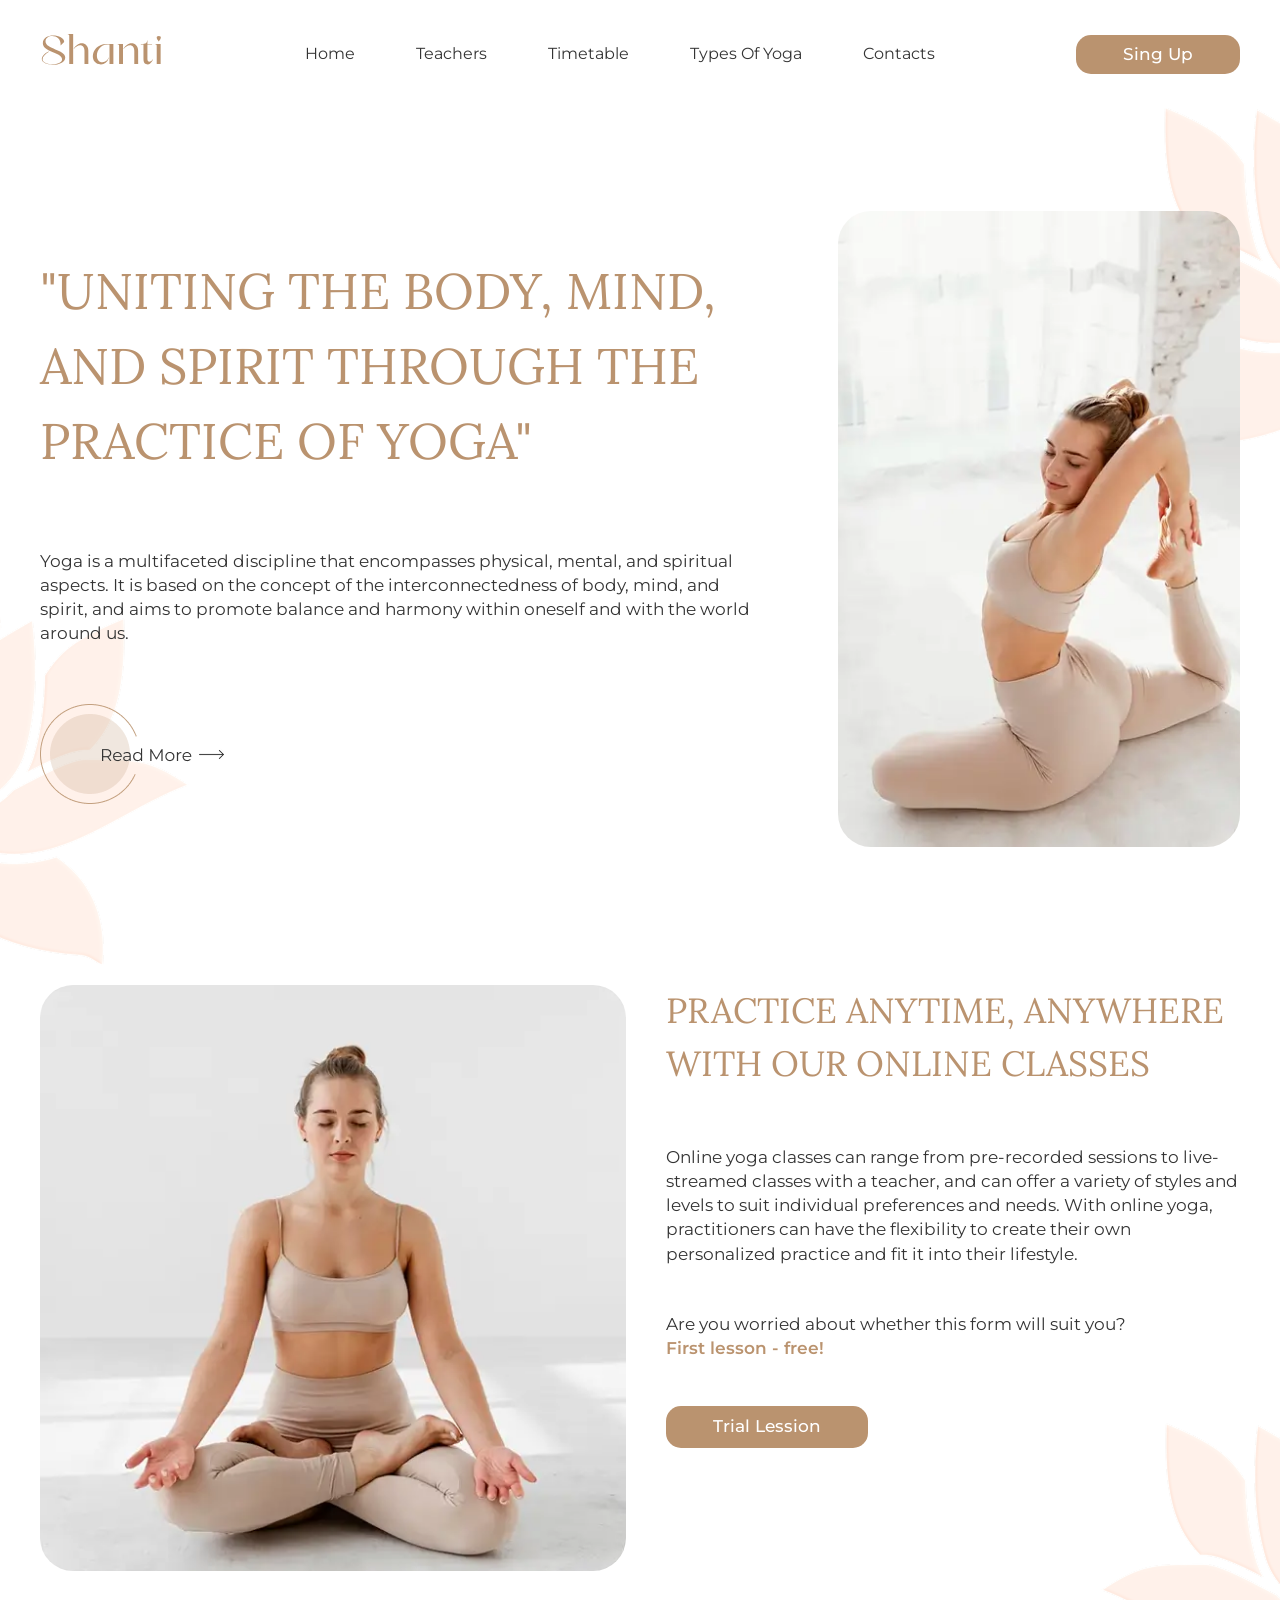
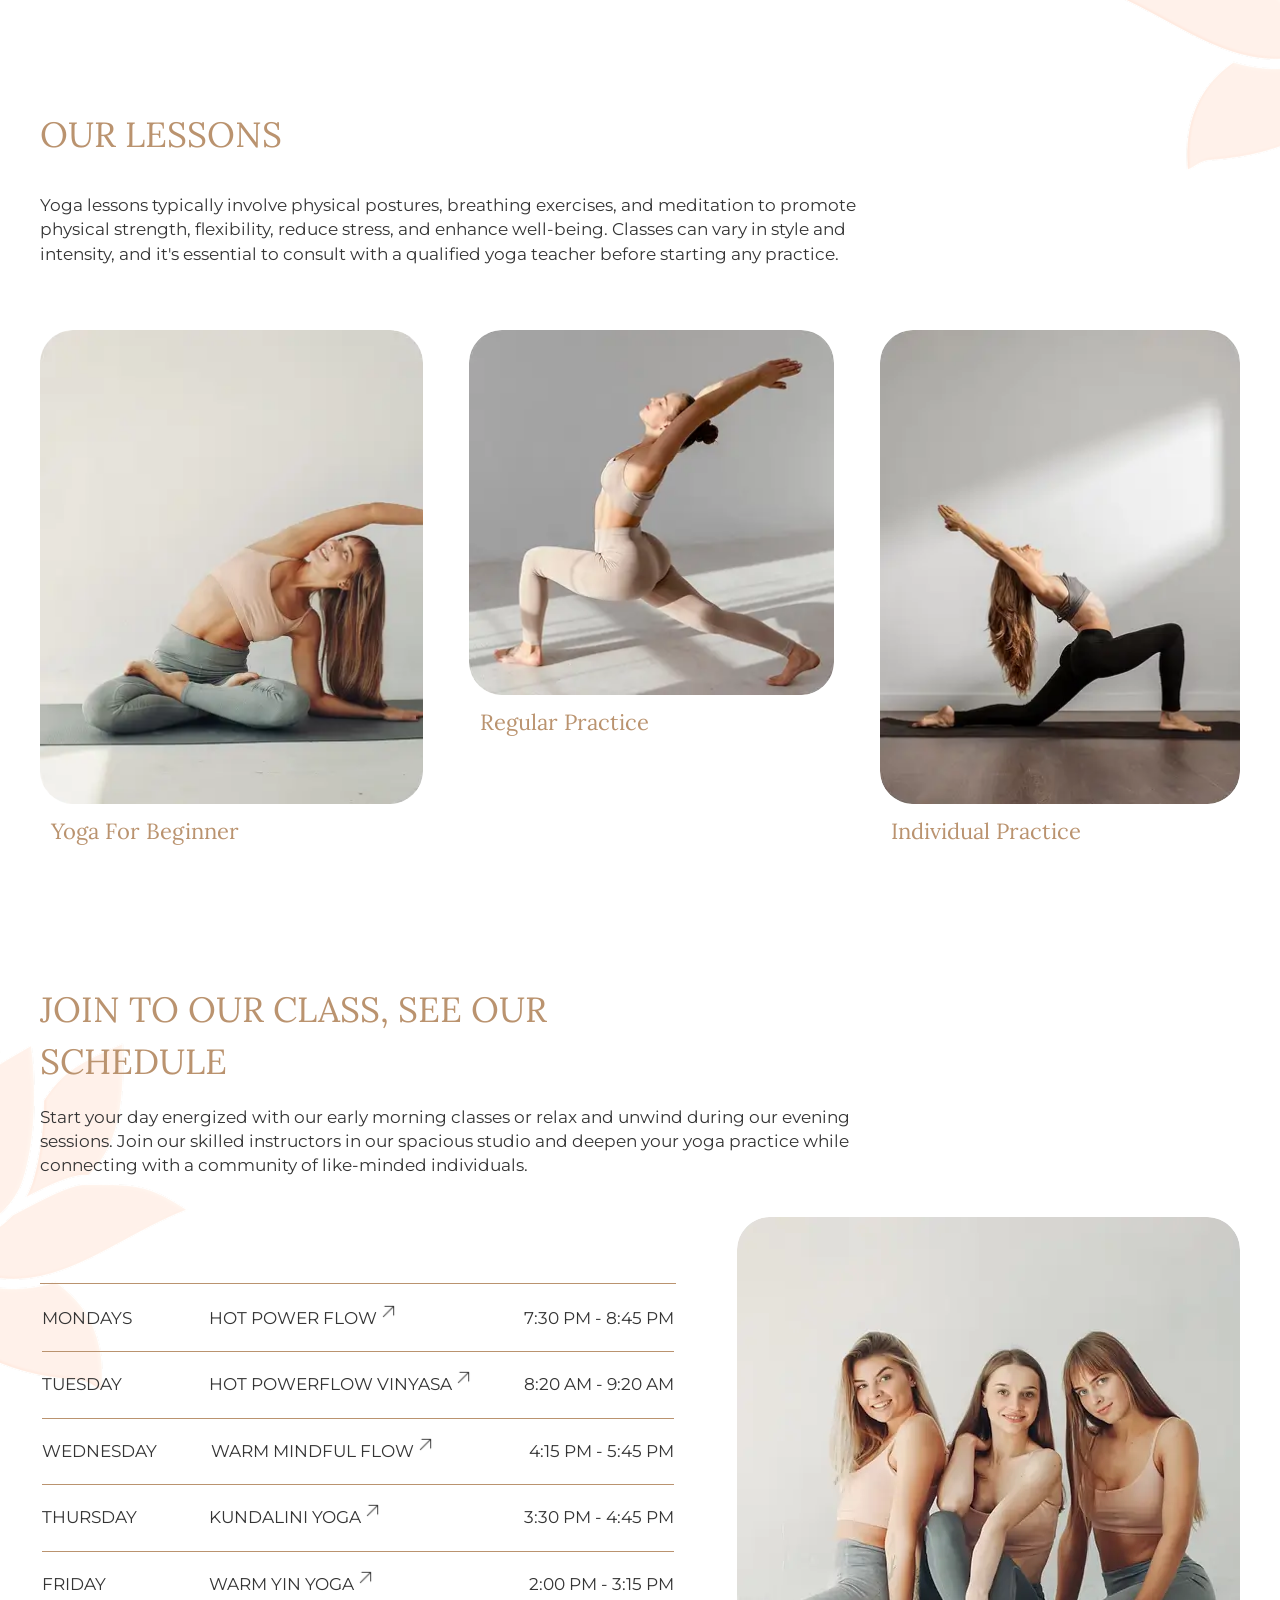
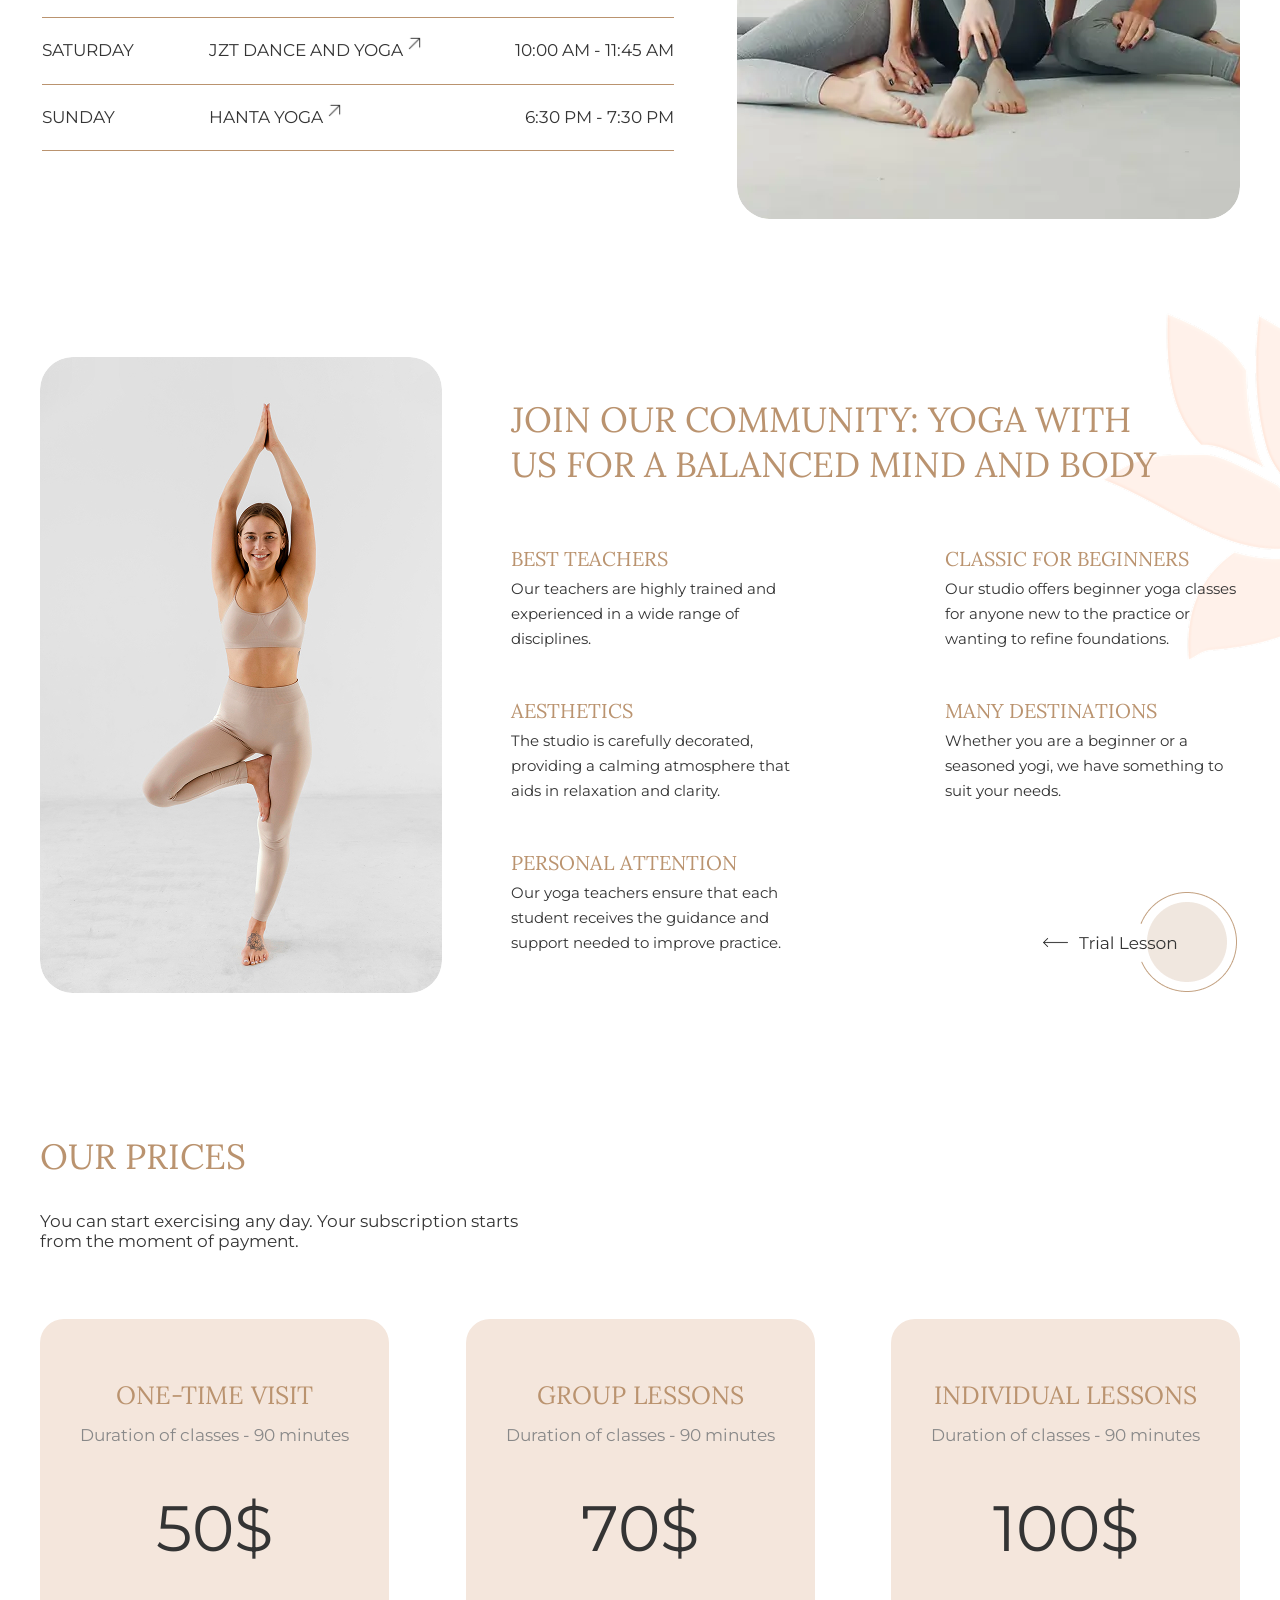
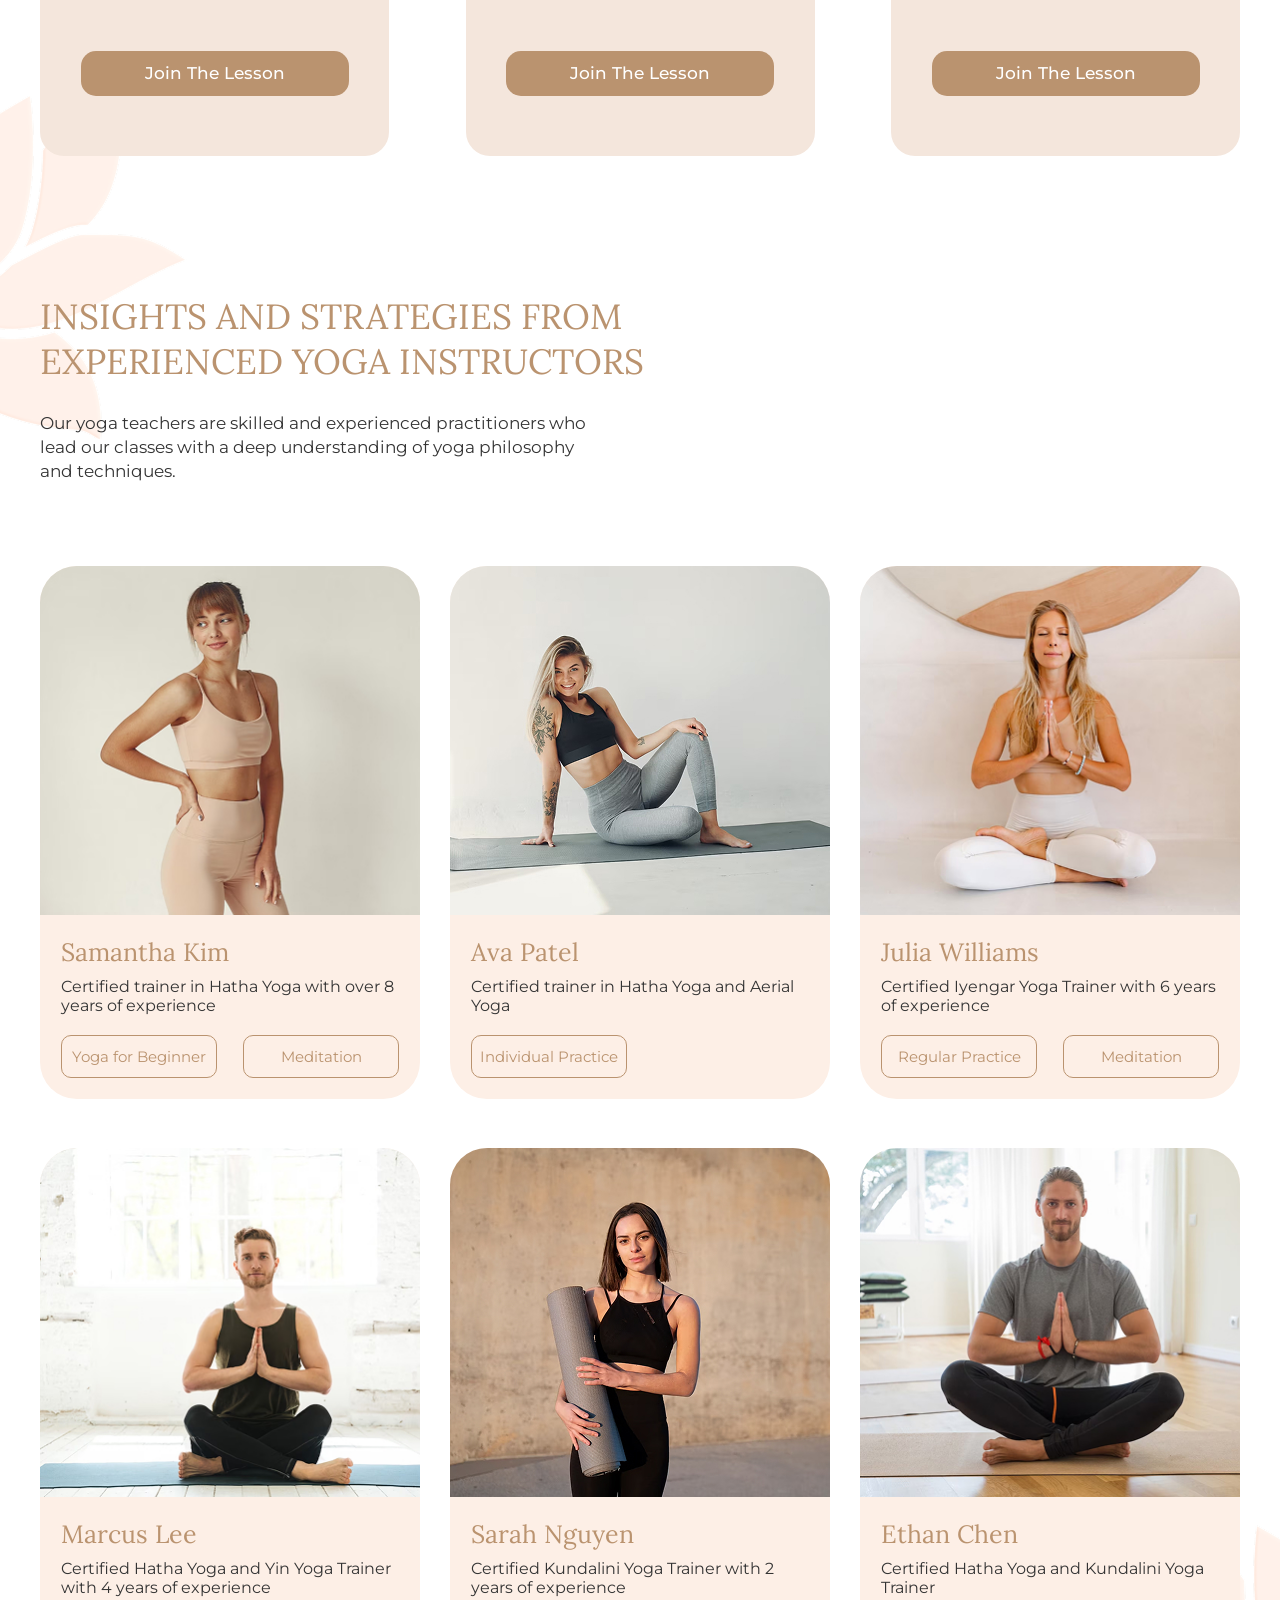
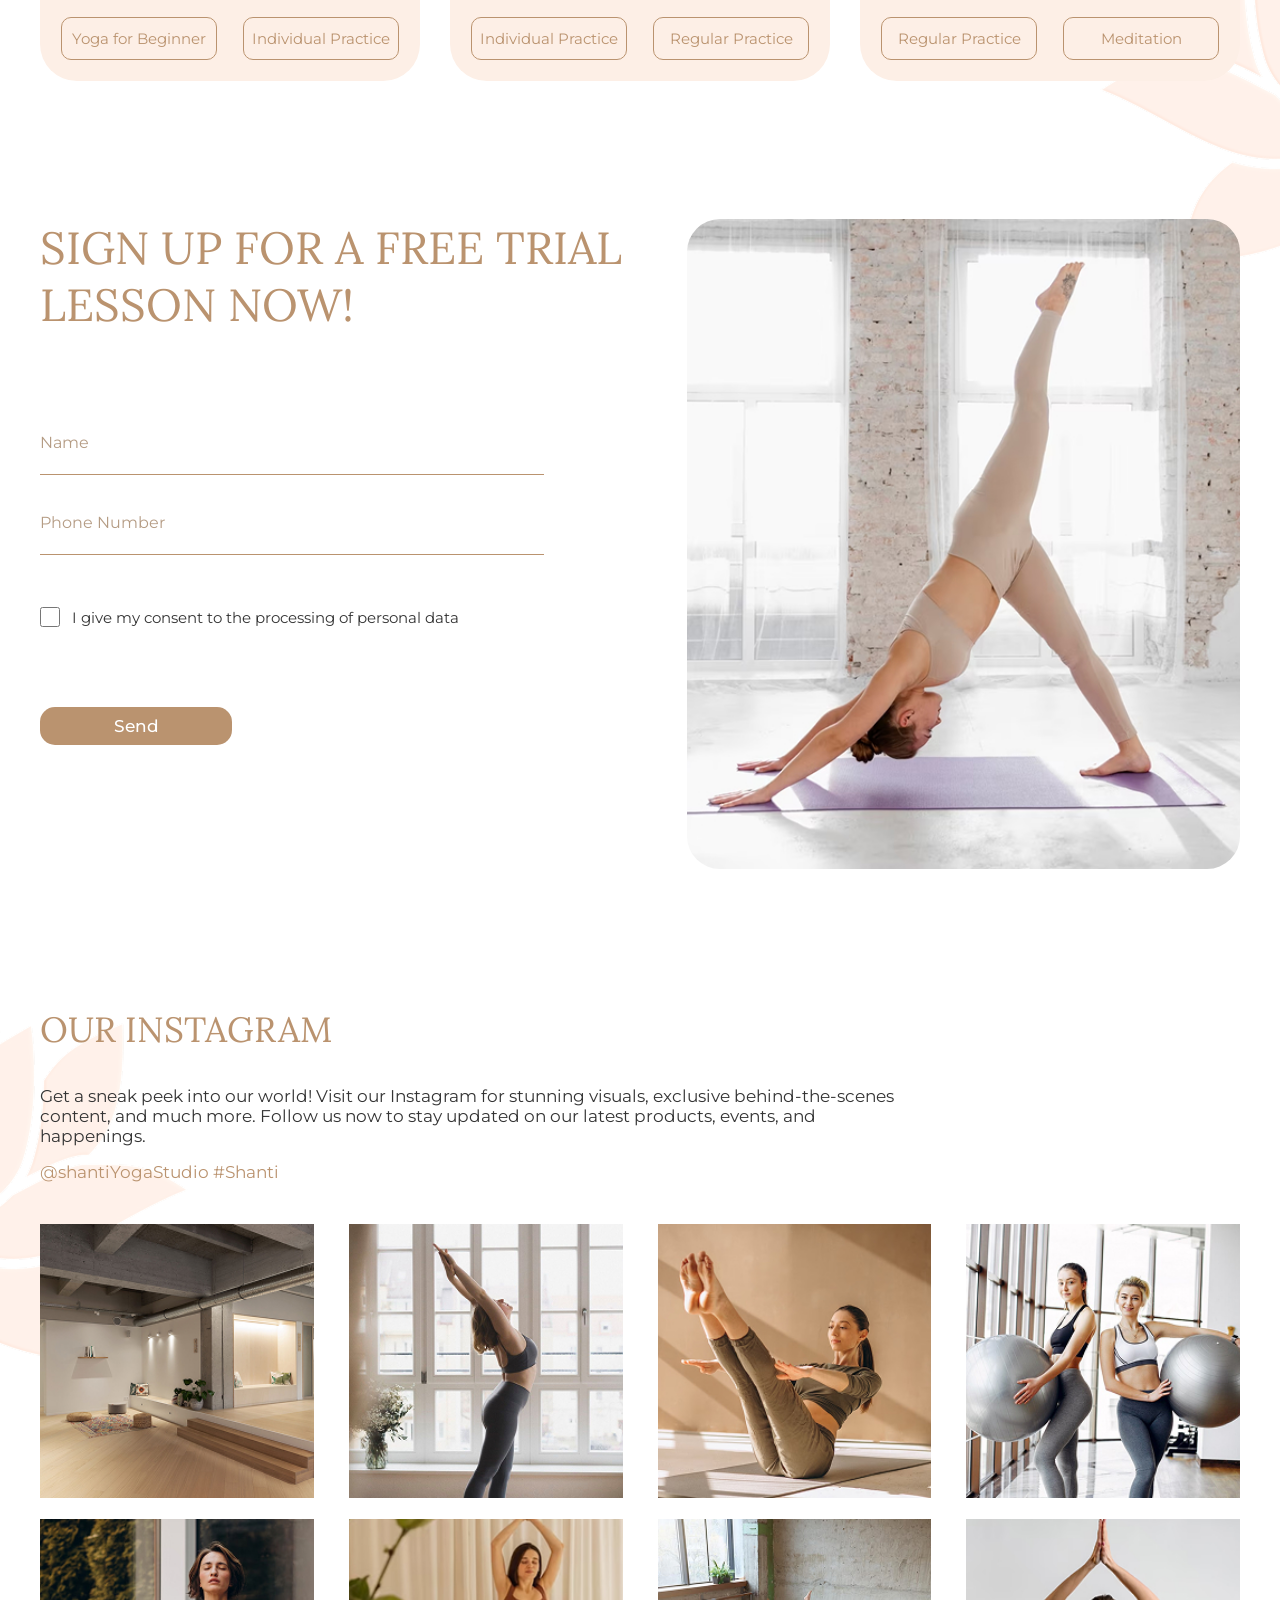
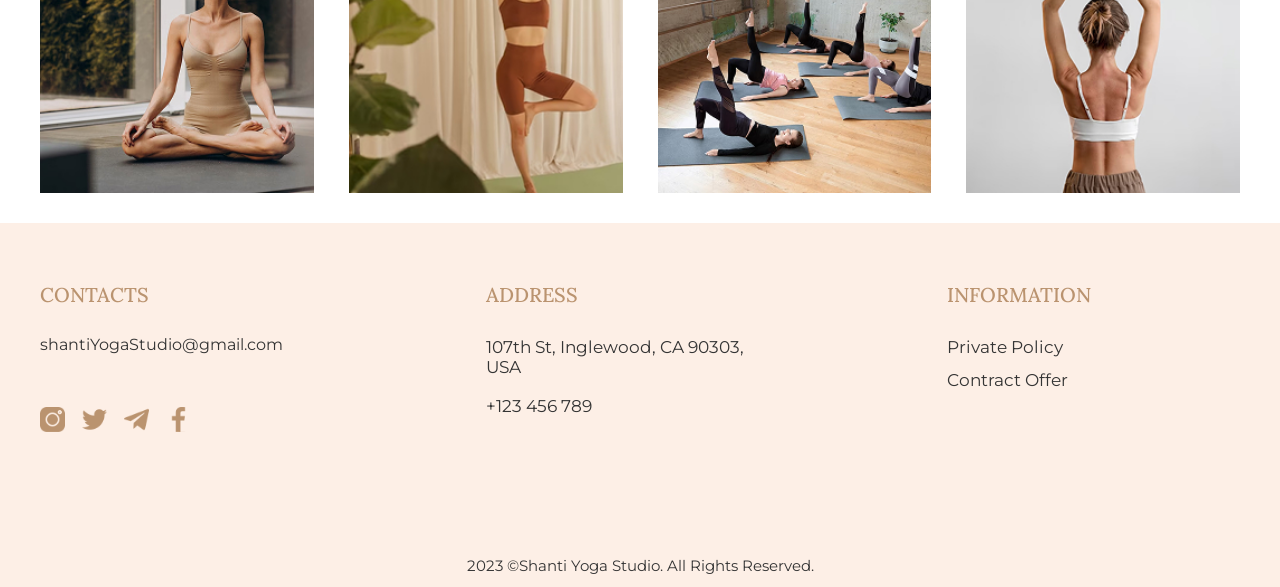
==== commit 69598628: "upd" ====
--- a/index.html
+++ b/index.html
@@ -11,532 +11,581 @@
     <!-- Підключення шрифтів -->
     <link rel="preconnect" href="https://fonts.googleapis.com">
     <link rel="preconnect" href="https://fonts.gstatic.com" crossorigin>
-    <link href="https://fonts.googleapis.com/css2?family=Roboto:ital,wght@0,100..900;1,100..900&display=swap" rel="stylesheet">
+    <link href="https://fonts.googleapis.com/css2?family=Montserrat:ital@0;1&display=swap" rel="stylesheet">
 
     <link rel="preconnect" href="https://fonts.googleapis.com">
     <link rel="preconnect" href="https://fonts.gstatic.com" crossorigin>
-    <link href="https://fonts.googleapis.com/css2?family=Inter:ital,opsz@0,14..32;1,14..32&display=swap" rel="stylesheet">
+    <link href="https://fonts.googleapis.com/css2?family=Montserrat:ital,wght@0,500;1,500&display=swap" rel="stylesheet">
+
+    <link rel="preconnect" href="https://fonts.googleapis.com">
+    <link rel="preconnect" href="https://fonts.gstatic.com" crossorigin>
+    <link href="https://fonts.googleapis.com/css2?family=Montserrat:ital,wght@0,600;1,600&display=swap" rel="stylesheet">
+
+    <link rel="preconnect" href="https://fonts.googleapis.com">
+    <link rel="preconnect" href="https://fonts.gstatic.com" crossorigin>
+    <link href="https://fonts.googleapis.com/css2?family=Lora:ital@0;1&display=swap" rel="stylesheet">
+
+    <link rel="preconnect" href="https://fonts.googleapis.com">
+    <link rel="preconnect" href="https://fonts.gstatic.com" crossorigin>
+    <link href="https://fonts.googleapis.com/css2?family=Lora:ital,wght@0,500;1,500&display=swap" rel="stylesheet">
+
     <!--Підключення окремого файлу стилів -->
     <link rel="stylesheet" href="css/style.css">
     <!-- Заголовок сторінки в браузері (вкладці) -->
-    <title>Business</title>
+    <title>Yoga</title>
     <!-- Відкрити усі вкладки в новій вкладці -->
     <!-- <base target="_blank" href="/fonts/"> -->
   </head>
 
   <body>
     <div class="wrapper">
+
+      <div class="decor-flower-1"></div>
+      <div class="decor-flower-2"></div>
+      <div class="decor-flower-3"></div>
+      <div class="decor-flower-4"></div>
+      <div class="decor-flower-5"></div>
+      <div class="decor-flower-6"></div>
+      <div class="decor-flower-7"></div>
+      <div class="decor-flower-8"></div>
+      
+<!-- header -->
       <header class="header">
-        <div class="header__body">
-          <div class="header__top">
-            <div class="header__top-left">
-              <img class="header__icon" src="img/icons/icon-phone.svg" alt="Icon phone">
-              <div class="header__top-left-text">
-                <p>Do you need help?</p>
-                <span>Call us: (850) 544 7514</span>
-              </div>
-            </div>
+         <div class="header__container">
 
             <div class="header__logo">
-              <a class="header__logo-link" href="#">Crosson</a>
-            </div>
-
-            <button
-              type="button"
-              class="header__burger"
-              aria-expanded="false"
-              aria-controls="header-menu"
-              aria-label="Open menu"
-            >
-              <span class="header__burger-line" aria-hidden="true"></span>
-              <span class="header__burger-line" aria-hidden="true"></span>
-              <span class="header__burger-line" aria-hidden="true"></span>
-            </button>
-
-            <div class="header__top-right">
-              <div class="header__social" aria-label="social links">
-                <a href="#" aria-label="linkedin">
-                  <img src="img/icons/icon-linkedin.svg" alt="Icon linkedin">
+               <a href="#">
+                  <img class="header__image" src="img/icons/logo.svg" alt="Logo Yoga">
+               </a>
+            </div>
+
+            <nav class="header__menu menu">
+               <ul class=" menu__list">
+                  <li class="menu__item">
+                     <a class="menu__link" href="#home">Home</a>
+                  </li>
+                  <li class="menu__item">
+                     <a class="menu__link" href="#teachers">Teachers</a>
+                  </li>
+                  <li class="menu__item">
+                     <a class="menu__link" href="#timetable">Timetable</a>
+                  </li>
+                  <li class="menu__item">
+                     <a class="menu__link" href="#types-of-yoga">Types Of Yoga</a>
+                  </li>
+                  <li class="menu__item">
+                     <a class="menu__link" href="#contacts">Contacts</a>
+                  </li>
+               </ul>
+            </nav>
+             <a href="#" class="header__button button">Sing Up</a>
+             <div class="icon-menu">
+               <span></span>
+            </div>
+         </div>
+      </header>
+
+<!-- main -->
+      <main class="page">
+
+<!-- section hero -->
+         <section class="hero" id="home">
+            <div class="hero__container">
+               <div class="hero__body">
+
+                  <div class="hero__content">
+                     <h1 class="hero__title title">"Uniting the Body, Mind, and Spirit Through the Practice of Yoga"</h1>
+                     <div class="hero__text text">
+                        <p>Yoga is a multifaceted discipline that encompasses physical, mental, and spiritual aspects. It is based on the concept of the interconnectedness of body, mind, and spirit, and aims to promote balance and harmony within oneself and with the world around us.</p>
+                     </div>
+                     <div class="hero__button">
+                        <img src="img/icons/icon-read-more.png" alt="Icon button">
+                        <a class="hero__link" href="#">
+                           <img src="img/icons/read-more.png" alt="Button text">
+                        </a>
+                     </div>
+                  </div>
+                  <div class="hero__picture">
+                   <picture>
+                     <source srcset="img/yoga-1x.webp 1x, img/yoga-2x.webp 2x, img/yoga-3x.webp 3x" type="image/webp">
+                     <img class="hero__img" src="img/yoga-1.jpg" alt="A girl doing yoga">
+                   </picture>
+                 </div>
+
+
+               </div>
+            </div>
+         </section>
+
+<!-- section anytime -->
+         <section class="anytime">
+             <div class="anytime__container">
+               <div class="anytime__body">
+                 <div class="anytime__picture">
+                    <picture>
+                      <source srcset=" img/anytime-1x.webp 1x, img/anytime-2x.webp 2x, img/anytime-3x.webp 3x" type="image/webp">
+                      <img class="anytime__image" src="img/anytime-1.jpg" alt="A girl doing yoga">
+                    </picture>
+                 </div>
+   
+                 <div class="anytime__content">
+                  <h2 class="anytime__title title">Practice Anytime, Anywhere with our Online Classes</h2>
+                  <div class="anytime__text text">
+                     <p>Online yoga classes can range from pre-recorded sessions to live-streamed classes with a teacher, and can offer a variety of styles and levels to suit individual preferences and needs. With online yoga, practitioners can have the flexibility to create their own personalized practice and fit it into their lifestyle.</p>
+                     <p>Are you worried about whether this form will suit you?<br>
+                        <span>First lesson - free!</span></p>
+                  </div>
+                  <a class="anytime__button button" href="#">Trial Lession</a>
+                 </div>
+                 
+               </div>
+             </div>
+         </section>
+
+<!-- section lessons -->
+         <section class="lessons" id="types-of-yoga">
+            <div class="lessons__container">
+               <div class="lessons__body">
+
+                  <div class="lessons__content">
+                     <h2 class="lessons__title title">Our lessons</h2>
+                     <div class="lessons__text text">
+                        <p>Yoga lessons typically involve physical postures, breathing exercises, and meditation to promote physical strength, flexibility, reduce stress, and enhance well-being. Classes can vary in style and intensity, and it's essential to consult with a qualified yoga teacher before starting any practice.</p>
+                     </div>
+                  </div>
+   
+                  <div class="lessons__regular regular-lessons">
+   
+                     <figure class="regular-lessons__item">
+                     <picture>
+                       <source srcset="img/beginner-1x.webp 1x, img/beginner-2x.webp 2x, img/beginner-3x.webp 3x" type="image/webp">
+                       <img class="regular-lessons__img" src="img/beginner-1.jpg" alt="A girl doing yoga">
+                     </picture>
+                     <figcaption>Yoga For Beginner</figcaption>
+                     </figure>
+   
+                     <figure class="regular-lessons__item">
+                     <picture>
+                       <source srcset="img/regular-1x.webp 1x, img/regular-2x.webp 2x, img/regular-3x.webp 3x" type="image/webp">
+                       <img class="regular-lessons__img" src="img/regular-1.jpg" alt="A girl doing yoga">
+                     </picture>
+                     <figcaption>Regular Practice</figcaption>      
+                     </figure>
+   
+                     <figure class="regular-lessons__item">
+                     <picture>
+                       <source srcset="img/individual-1x.webp 1x, img/individual-2x.webp 2x, img/individual-3x.webp 3x" type="image/webp">
+                       <img class="regular-lessons__img" src="img/individual-1.jpg" alt="A girl doing yoga">
+                     </picture>
+                     <figcaption>Individual Practice</figcaption>
+                     </figure>
+   
+                  </div>
+   
+               </div>
+            </div>
+         </section>
+
+<!-- section schedule -->
+         <section class="schedule" id="timetable">
+            <div class="schedule__container">
+               <div class="schedule__body">
+
+                  <div class="schedule__wrapper">
+                     <h2 class="schedule__title title">Join to our class, see our<br> schedule</h2>
+                     <div class="schedule__text text">
+                        <p>Start your day energized with our early morning classes or relax and unwind during our evening sessions. Join our skilled instructors in our spacious studio and deepen your yoga practice while connecting with a community of like-minded individuals.</p>
+                     </div>
+                  </div>
+   
+                  <div class="schedule__content">
+                     
+                        <table class="schedule__table table">
+                           <tbody class="table__body">
+
+                              <tr class="table__row">
+                                 <td class="table__day">Mondays</td>
+                                 <td class="table__lesson">
+                                    <a class="table__link" href="#">Hot Power Flow</a>
+                                 </td>
+                                 <td>7:30 PM - 8:45 PM</td>
+                              </tr>
+
+                              <tr class="table__row">
+                                 <td class="table__day">Tuesday</td>
+                                 <td class="table__lesson">
+                                    <a class="table__link" href="#">Hot PowerFlow vinyasa</a>
+                                 </td>
+                                 <td>8:20 AM - 9:20 AM</td>
+                              </tr>
+
+                              <tr class="table__row">
+                                 <td class="table__day">Wednesday</td>
+                                 <td class="table__lesson">
+                                    <a class="table__link" href="#">Warm mindful flow</a>
+                                 </td>
+                                 <td>4:15 PM - 5:45 PM</td>
+                              </tr>
+
+                              <tr class="table__row">
+                                 <td class="table__day">Thursday</td>
+                                 <td class="table__lesson">
+                                    <a class="table__link" href="#">Kundalini yoga</a>
+                                 </td>
+                                 <td>3:30 PM - 4:45 PM</td>
+                              </tr>
+
+                              <tr class="table__row">
+                                 <td class="table__day">Friday</td>
+                                 <td class="table__lesson">
+                                    <a class="table__link" href="#">Warm yin yoga</a>
+                                 </td>
+                                 <td>2:00 PM - 3:15 PM</td>
+                              </tr>
+
+                              <tr class="table__row">
+                                 <td class="table__day">Saturday</td>
+                                 <td class="table__lesson">
+                                    <a class="table__link" href="#">Jzt dance and yoga</a>
+                                 </td>
+                                 <td>10:00 AM - 11:45 AM</td>
+                              </tr>
+
+                              <tr class="table__row">
+                                 <td class="table__day">Sunday</td>
+                                 <td class="table__lesson">
+                                    <a class="table__link" href="#">Hanta yoga</a>
+                                 </td>
+                                 <td>6:30 PM - 7:30 PM</td>
+                              </tr>
+
+                           </tbody>
+                        </table>
+                     
+   
+                     <figure class="schedule__picture">
+                        <picture>
+                           <source srcset="img/rectangle-1x.webp 1x, img/rectangle-2x.webp 2x, img/rectangle-3x.webp 3x" type="image/webp">
+                           <img class="schedule__img" src="img/rectangle-1.png" alt="">
+                        </picture>
+                     </figure>
+
+                  </div>
+               </div>
+            </div>   
+         </section>
+
+<!-- section community-section -->
+         <section class="community-section">
+            <div class="community-section__container">
+
+              <div class="community-section__image">
+                <img src="img/community-yoga.jpg" alt="A girl practicing yoga">
+              </div>
+
+              <div class="community-section__aside">
+                <h2 class="community-section__title title">
+                  Join our community: yoga with us for a balanced mind and body
+                </h2>
+
+                <div class="community-section__content">
+                  <div class="community-section__grid">
+
+                    <div class="community-section__grid-column">
+                    <article class="community-card">
+                      <h3 class="community-card__title title">Best Teachers</h3>
+                      <p class="community-card__text text">
+                        Our teachers are highly trained and experienced in a wide range of disciplines.
+                      </p>
+                    </article>
+
+                    <article class="community-card">
+                      <h3 class="community-card__title title">Aesthetics</h3>
+                      <p class="community-card__text text">
+                        The studio is carefully decorated, providing a calming atmosphere that aids in relaxation and clarity.
+                      </p>
+                    </article>
+
+                    <article class="community-card">
+                      <h3 class="community-card__title title">Personal Attention</h3>
+                      <p class="community-card__text text">
+                        Our yoga teachers ensure that each student receives the guidance and support needed to improve practice.
+                      </p>
+                    </article>
+                    </div>
+
+                    <div class="community-section__grid-column">
+                    <article class="community-card">
+                      <h3 class="community-card__title title">Classic For Beginners</h3>
+                      <p class="community-card__text text">
+                        Our studio offers beginner yoga classes for anyone new to the practice or wanting to refine foundations.
+                      </p>
+                    </article>
+
+                    <article class="community-card">
+                      <h3 class="community-card__title title">Many Destinations</h3>
+                      <p class="community-card__text text">
+                        Whether you are a beginner or a seasoned yogi, we have something to suit your needs.
+                      </p>
+                    </article>
+
+                    <div class="community-section__trial-link">
+                      <a class="community-section__link" href="#">
+                        <img src="img/icons/trial-lesson.png" alt="Button text">
+                      </a>
+                      <img src="img/icons/icon-trial-lesson.png" alt="Icon button">
+                    </div>
+
+                    </div>
+                  </div>
+                </div>
+              </div>
+            </div>
+         </section>
+
+<!-- section prices -->
+         <section class="prices">
+            <div class="prices__container">
+
+              <h2 class="prices__title title">Our prices</h2>
+              <p class="prices__text text">
+                You can start exercising any day. Your subscription starts from the moment of payment.
+              </p>
+
+              <div class="prices__cards">
+                <article class="price-card">
+                  <h3 class="price-card__title title">One-time Visit</h3>
+                  <p class="price-card__text text">Duration of classes - 90 minutes</p>
+                  <p class="price-card__value">50$</p>
+                  <a href="#" class="price-card__button button">Join The Lesson</a>
+                </article>
+
+                <article class="price-card">
+                  <h3 class="price-card__title title">Group Lessons</h3>
+                  <p class="price-card__text text">Duration of classes - 90 minutes</p>
+                  <p class="price-card__value">70$</p>
+                  <a href="#" class="price-card__button button">Join The Lesson</a>
+                </article>
+
+                <article class="price-card">
+                  <h3 class="price-card__title title">Individual Lessons</h3>
+                  <p class="price-card__text text">Duration of classes - 90 minutes</p>
+                  <p class="price-card__value">100$</p>
+                  <a href="#" class="price-card__button button">Join The Lesson</a>
+                </article>
+              </div>
+
+            </div>
+         </section>
+
+<!-- section yoga-instructors -->
+         <section class="yoga-instructors" id="teachers">
+            <div class="yoga-instructors__container">
+              <h2 class="yoga-instructors__title title">Insights and Strategies from Experienced Yoga Instructors</h2>
+              <p class="yoga-instructors__text text">
+                Our yoga teachers are skilled and experienced practitioners who lead our classes with a deep understanding of yoga philosophy and techniques.
+              </p>
+
+              <div class="yoga-instructor-cards">
+
+                <article class="yoga-instructor-card">
+                  <img class="yoga-instructor-card__image" src="img/instructor-1.jpg" alt="Samantha Kim">
+                  <div class="yoga-instructor-card__body">
+                    <h3 class="yoga-instructor-card__name title">Samantha Kim</h3>
+                    <p class="yoga-instructor-card__description text">Certified trainer in Hatha Yoga with over 8 years of experience</p>
+                    <div class="yoga-instructor-card__tags">
+                      <span class="yoga-instructor-card__tag">Yoga for Beginner</span>
+                      <span class="yoga-instructor-card__tag">Meditation</span>
+                    </div>
+                  </div>
+                </article>
+
+                <article class="yoga-instructor-card">
+                  <img class="yoga-instructor-card__image" src="img/instructor-2.jpg" alt="Ava Patel">
+                  <div class="yoga-instructor-card__body">
+                    <h3 class="yoga-instructor-card__name title">Ava Patel</h3>
+                    <p class="yoga-instructor-card__description text">Certified trainer in Hatha Yoga and Aerial Yoga</p>
+                    <div class="yoga-instructor-card__tags">
+                      <span class="yoga-instructor-card__tag">Individual Practice</span>
+                    </div>
+                  </div>
+                </article>
+
+                <article class="yoga-instructor-card">
+                  <img class="yoga-instructor-card__image" src="img/instructor-3.jpg" alt="Julia Williams">
+                  <div class="yoga-instructor-card__body">
+                    <h3 class="yoga-instructor-card__name title">Julia Williams</h3>
+                    <p class="yoga-instructor-card__description text">Certified Iyengar Yoga Trainer with 6 years of experience</p>
+                    <div class="yoga-instructor-card__tags">
+                      <span class="yoga-instructor-card__tag">Regular Practice</span>
+                      <span class="yoga-instructor-card__tag">Meditation</span>
+                    </div>
+                  </div>
+                </article>
+
+                <article class="yoga-instructor-card">
+                  <img class="yoga-instructor-card__image" src="img/instructor-4.jpg" alt="Marcus Lee">
+                  <div class="yoga-instructor-card__body">
+                    <h3 class="yoga-instructor-card__name title">Marcus Lee</h3>
+                    <p class="yoga-instructor-card__description text">Certified Hatha Yoga and Yin Yoga Trainer with 4 years of experience</p>
+                    <div class="yoga-instructor-card__tags">
+                      <span class="yoga-instructor-card__tag">Yoga for Beginner</span>
+                      <span class="yoga-instructor-card__tag">Individual Practice</span>
+                    </div>
+                  </div>
+                </article>
+
+                <article class="yoga-instructor-card">
+                  <img class="yoga-instructor-card__image" src="img/instructor-5.jpg" alt="Sarah Nguyen">
+                  <div class="yoga-instructor-card__body">
+                    <h3 class="yoga-instructor-card__name title">Sarah Nguyen</h3>
+                    <p class="yoga-instructor-card__description text">Certified Kundalini Yoga Trainer with 2 years of experience</p>
+                    <div class="yoga-instructor-card__tags">
+                      <span class="yoga-instructor-card__tag">Individual Practice</span>
+                      <span class="yoga-instructor-card__tag">Regular Practice</span>
+                    </div>
+                  </div>
+                </article>
+
+                <article class="yoga-instructor-card">
+                  <img class="yoga-instructor-card__image" src="img/instructor-6.jpg" alt="Ethan Chen">
+                  <div class="yoga-instructor-card__body">
+                    <h3 class="yoga-instructor-card__name title">Ethan Chen</h3>
+                    <p class="yoga-instructor-card__description text">Certified Hatha Yoga and Kundalini Yoga Trainer</p>
+                    <div class="yoga-instructor-card__tags">
+                      <span class="yoga-instructor-card__tag">Regular Practice</span>
+                      <span class="yoga-instructor-card__tag">Meditation</span>
+                    </div>
+                  </div>
+                </article>
+
+              </div>
+            </div>
+         </section>
+
+<!-- section trial-section -->
+         <section class="trial-section">
+            <div class="trial-section__container">
+
+              <div class="trial-section__content">
+                <h2 class="trial-section__title title">Sign Up for a Free Trial Lesson Now!</h2>
+
+                <form class="trial-form" action="#" method="post">
+                  <div class="trial-form__field">
+                    <label class="trial-form__label" for="trial-name">Name</label>
+                    <input class="trial-form__input" id="trial-name" name="name" type="text">
+                  </div>
+
+                  <div class="trial-form__field">
+                    <label class="trial-form__label" for="trial-phone">Phone Number</label>
+                    <input class="trial-form__input" id="trial-phone" name="phone" type="tel">
+                  </div>
+
+                  <label class="trial-form__consent">
+                    <input class="trial-form__checkbox" type="checkbox" name="consent">
+                    <span>I give my consent to the processing of personal data</span>
+                  </label>
+
+                  <button class="trial-form__button button" type="submit">Send</button>
+                </form>
+              </div>
+
+              <div class="trial-section__image">
+                <img src="img/trial-yoga.jpg" alt="Woman practicing yoga">
+              </div>
+            </div>
+         </section>
+
+<!-- section instagram-section -->
+         <section class="instagram-section">
+            <div class="instagram-section__container">
+              <h2 class="instagram-section__title title">Our Instagram</h2>
+              <p class="instagram-section__text text">
+                Get a sneak peek into our world! Visit our Instagram for stunning visuals, exclusive behind-the-scenes content, and much more. Follow us now to stay updated on our latest products, events, and happenings.
+              </p>
+              <a class="instagram-section__link" href="#" aria-label="Open Instagram profile">@shantiYogaStudio #Shanti</a>
+
+              <div class="instagram-gallery">
+                <div class="instagram-gallery__item">
+                  <img class="instagram-gallery__image" src="img/instagram-1.jpg" alt="Yoga studio interior">
+                  <img class="instagram-gallery__image instagram-gallery__image--hover" src="img/instagram-11.jpg" alt="Woman doing yoga by the window">
+                </div>
+                <div class="instagram-gallery__item">
+                  <img class="instagram-gallery__image" src="img/instagram-2.jpg" alt="Woman doing yoga by the window">
+                  <img class="instagram-gallery__image instagram-gallery__image--hover" src="img/instagram-3.jpg" alt="Woman training core muscles">
+                </div>
+                <div class="instagram-gallery__item">
+                  <img class="instagram-gallery__image" src="img/instagram-3.jpg" alt="Woman training core muscles">
+                  <img class="instagram-gallery__image instagram-gallery__image--hover" src="img/instagram-4.jpg" alt="Two women with fitness balls">
+                </div>
+                <div class="instagram-gallery__item">
+                  <img class="instagram-gallery__image" src="img/instagram-4.jpg" alt="Two women with fitness balls">
+                  <img class="instagram-gallery__image instagram-gallery__image--hover" src="img/instagram-5.jpg" alt="Woman meditating outdoors">
+                </div>
+                <div class="instagram-gallery__item">
+                  <img class="instagram-gallery__image" src="img/instagram-5.jpg" alt="Woman meditating outdoors">
+                  <img class="instagram-gallery__image instagram-gallery__image--hover" src="img/instagram-6.jpg" alt="Woman practicing balance pose">
+                </div>
+                <div class="instagram-gallery__item">
+                  <img class="instagram-gallery__image" src="img/instagram-6.jpg" alt="Woman practicing balance pose">
+                  <img class="instagram-gallery__image instagram-gallery__image--hover" src="img/instagram-7.jpg" alt="Group yoga class in studio">
+                </div>
+                <div class="instagram-gallery__item">
+                  <img class="instagram-gallery__image" src="img/instagram-7.jpg" alt="Group yoga class in studio">
+                  <img class="instagram-gallery__image instagram-gallery__image--hover" src="img/instagram-8.jpg" alt="Woman in yoga pose from behind">
+                </div>
+                <div class="instagram-gallery__item">
+                  <img class="instagram-gallery__image" src="img/instagram-8.jpg" alt="Woman in yoga pose from behind">
+                  <img class="instagram-gallery__image instagram-gallery__image--hover" src="img/instagram-1.jpg" alt="Yoga studio interior">
+                </div>
+              </div>
+
+            </div>
+         </section>
+
+      </main>
+
+<!-- footer -->
+      <footer class="footer" id="contacts">
+        <div class="footer__container">
+          <div class="footer__columns">
+
+            <div class="footer__column">
+              <h3 class="footer__title title">Contacts</h3>
+              <a class="footer__link-social" href="mailto:shantiYogaStudio@gmail.com">shantiYogaStudio@gmail.com</a>
+              <div class="footer__socials" aria-label="Social links">
+                <a class="footer__social-link" href="#" aria-label="Instagram">
+                  <img src="img/icons/instagram.svg" alt="Icon instagram">
                 </a>
-                <a href="#" aria-label="instagram">
-                  <img src="img/icons/icon-instagram.svg" alt="Icon instagram">
+                <a class="footer__social-link" href="#" aria-label="Twitter">
+                  <img src="img/icons/twitter.svg" alt="Icon twitter">
                 </a>
-                <a href="#" aria-label="twitter">
-                  <img src="img/icons/icon-twitter.svg" alt="Icon twitter">
+                <a class="footer__social-link" href="#" aria-label="Telegram">
+                  <img src="img/icons/telegram.svg" alt="Icon telegram">
                 </a>
-              </div>
-
-              <div class="header__lang">
-                <a class="header__lang-link" href="#" aria-label="language">
-                  <div class="header__img">
-                    <img class="header__icon" src="img/icons/icon-english.svg" alt="Icon language">
-                  </div>
-                  <div class="header__lang-text">
-                    <p>Language</p>
-                    <p>English</p>
-                  </div>
+                <a class="footer__social-link" href="#" aria-label="Facebook">
+                  <img src="img/icons/facebook.svg" alt="Icon facebook">
                 </a>
               </div>
             </div>
+
+            <div class="footer__column">
+              <h3 class="footer__title title">Address</h3>
+              <p class="footer__text text">107th St, Inglewood, CA 90303, USA</p>
+              <a class="footer__link" href="tel:+123456789">+123 456 789</a>
+            </div>
+
+            <div class="footer__column">
+              <h3 class="footer__title title">Information</h3>
+              <a class="footer__link link" href="#">Private Policy</a>
+              <a class="footer__link" href="#">Contract Offer</a>
+            </div>
           </div>
 
-          <nav class="header__menu" id="header-menu" aria-label="main navigation">
-            <ul class="header__menu-list">
-              <li class="header__menu-item">
-                <a class="header__menu-link header__menu-link--dropdown" href="#">Products</a>
-              </li>
-              <li class="header__menu-item">
-                <a class="header__menu-link" href="#">Solutions</a>
-              </li>
-              <li class="header__menu-item">
-                <a class="header__menu-link" href="#">Softwares</a>
-              </li>
-              <li class="header__menu-item">
-                <a class="header__menu-link" href="#">Services</a>
-              </li>
-              <li class="header__menu-item">
-                <a class="header__menu-link" href="#">Corporate</a>
-              </li>
-              <li class="header__menu-item">
-                <a class="header__menu-link" href="#">News</a>
-              </li>
-              <li class="header__menu-item">
-                <a class="header__menu-link" href="#">Contact</a>
-              </li>
-            </ul>
-          </nav>
-        </div>
-      </header>
-
-      <main class="page">
-        <section class="hero">
-          <article class="hero__article">
-            <div class="hero__container">
-              <div class="hero__article-content">
-                <h1 class="hero__title title">We make Filling &amp; Packaging<br>Machines for<span class="about__highlight">Food Industry</span></h1>
-
-                <div class="hero__article-text">
-                  <p>
-                    With our flexible production capacity and high technology,
-                    we produce customized solutions for your needs.
-                  </p>
-                </div>
-
-                <div class="hero__actions">
-                  <a class="hero__button button" href="#">Our Products
-                     <span class="hero__arrow" aria-hidden="true"></span></a>
-
-                  <div class="hero__contact">
-                    <img class="hero__contact-icon" src="img/icons/icon-phone.svg" alt="phone">
-                    <div class="hero__contact-text">
-                      <p class="hero__contact-label">Sales Department</p>
-                      <a class="hero__contact-phone" href="tel:+8505447514">
-                        <span>+ (850) 544 7514</span>
-                      </a>
-                    </div>
-                  </div>
-                </div>
-              </div>
-            </div>
-
-            <picture class="hero__image">
-               <source srcset="img/slider-1x.avif 1x, img/slider-2x.avif 2x, img/slider-3x.avif 3x" type="image/avif">
-               <source srcset="img/slider-1x.webp 1x, img/slider-2x.webp 2x, img/slider-3x.webp 3x" type="image/webp">
-               <img class="hero__img" src="img/slider.jpg" alt="Happy young girl holding a glass of milk and giving a thumbs up in a bright kitchen" >
-             </picture>
-
-            <!-- <img class="hero__image" src="img/slider.webp" alt=""> -->
-          </article>
-        </section>
-
-        <section class="about-top">
-          <div class="about-top__container">
-            <div class="about__intro">
-              <p class="about__label label">Who We Are</p>
-              <h2 class="about__title title">Crosson is an international group dedicated to the<span class="about__highlight">food industry.</span></h2>
-
-              <div class="about__text">
-                <p>
-                  Crosson has twenty years' experience in food, quality,
-                  automation and software which has been established in the food
-                  sector for Research, Efficiency and Solution Production.
-                </p>
-                <p>
-                  It was not long to discover that supported to knowledge by
-                  scientific perspectives, would be the solution to the real
-                  needs of the sector.
-                </p>
-              </div>
-
-              <div class="about__actions">
-                <a class="about__button button" href="#">
-                  About Us
-                  <span class="about__arrow" aria-hidden="true"></span>
-                </a>
-                <a class="about__link" href="#">Quality Certificates</a>
-              </div>
-            </div>
-
-            <div class="about__stats">
-              <article class="about__stat">
-                <img src="img/icons/icon-countries.svg" alt="Icon countries">
-                <div>
-                  <h3>Exported to 24 Countries</h3>
-                  <p>168 companies in 24 countries use our machines</p>
-                </div>
-              </article>
-
-              <article class="about__stat">
-                <img src="img/icons/icon-products.svg" alt="Icon products">
-                <div>
-                  <h3>8 Billion Products Per Day</h3>
-                  <p>
-                    8 billion products are produced daily from our machines.
-                  </p>
-                </div>
-              </article>
-
-              <article class="about__stat">
-                <img src="img/icons/icon-million.svg" alt="Icon production">
-                <div>
-                  <h3>We touch 850 million people a day</h3>
-                  <p>
-                    850 million people use products made by their machines every
-                    day
-                  </p>
-                </div>
-              </article>
-            </div>
-          </div>
-        </section>
-
-        <section class="about-bottom">
-          <img class="about__image" src="img/background.png" alt="Background image">
-          <article class="about__article">
-            <div class="about__article-container">
-              <div class="about__article-content">
-                <div class="about__focus">
-                  <p class="about__label label">What We Do</p>
-                  <h2 class="about__title title">With our flexible production capacity and high technology, we<span class="about__highlight">produce customized</span>
-                    solutions for your needs.</h2>
-                </div>
-
-                <a class="about__watch" href="#">
-                  <img src="img/icons/icon-watch.svg" alt="Icon watch machines">
-                  <div>
-                    <h3>Watch Our Machines</h3>
-                    <p>2.34Min, 14.7MB</p>
-                  </div>
-                </a>
-              </div>
-
-              <div class="about__cards">
-                <article class="about__card" role="button" tabindex="0" aria-expanded="false">
-                  <img src="img/icons/icon-packaging-machines.svg" alt="Icon packaging machines">
-                  <h3>Filling and Packaging Machines</h3>
-                </article>
-
-                <article class="about__card" role="button" tabindex="0" aria-expanded="false">
-                  <img src="img/icons/icon-oil-solutions.svg" alt="Icon end of line">
-                  <h3>End of Line Solutions</h3>
-                </article>
-
-                <article class="about__card" role="button" tabindex="0" aria-expanded="false">
-                  <img src="img/icons/icon-food-machines.svg" alt="Icon software">
-                  <h3>Food Industry Machines Software</h3>
-                </article>
-
-                <article class="about__card" role="button" tabindex="0" aria-expanded="false">
-                  <img src="img/icons/icon-support.svg" alt="Icon support">
-                  <h3>7/24 Technical Support</h3>
-                </article>
-
-                <article class="about__card" role="button" tabindex="0" aria-expanded="false">
-                  <img src="img/icons/icon-needs.svg" alt="Icon special solutions">
-                  <h3>Special Solutions Your Needs</h3>
-                </article>
-
-              </div>
-            </div>
-          </article>
-
-          <div class="about__drawer" id="about-drawer" aria-hidden="true">
-            <div class="about__drawer-content">
-              <div class="about__drawer-left">
-                <h3 class="about__drawer-title">
-                  Filling and Packaging Machines
-                </h3>
-                <p class="about__drawer-text">
-                  Liquorice lemon drops powder chocolate liquorice candy dessert
-                  gummi bears. Caramels marzipan donut jujubes sweet roll.
-                  Powder croissant toffee shortbread chocolate sweet pie.<a href="#">Read more</a>
-                </p>
-                <div class="about__drawer-machines">
-
-                  <article class="about__machine">
-                     <picture>
-                        <source srcset="img/linear-machines-1x.avif 1x, img/linear-machines-2x.avif 2x, img/linear-machines-3x.avif 3x" type="image/avif">
-                        <source srcset="img/linear-machines-1x.webp 1x, img/linear-machines-2x.webp 2x, img/linear-machines-3x.webp 3x" type="image/webp">
-                        <img src="img/linear-machines.jpg" alt="Compact industrial linear machine equipment displayed on a white background">
-                      </picture>
-                    <h4>Linear Machines</h4>
-                  </article>
-
-                  <article class="about__machine">
-                     <picture>
-                        <source srcset="img/rotary-machines-1x.avif 1x, img/rotary-machines-2x.avif 2x, img/rotary-machines-3x.avif 3x" type="image/avif">
-                        <source srcset="img/rotary-machines-1x.webp 1x, img/rotary-machines-2x.webp 2x, img/rotary-machines-3x.webp 3x" type="image/webp">
-                        <img src="img/rotary-machines.jpg" alt="Automated rotary machine with conveyor system and purple bottles on a white background">
-                      </picture>
-                    <h4>Rotary Machines</h4>
-                  </article>
-
-                  <article class="about__machine">
-                     <picture>
-                        <source srcset="img/bottle-machines-1x.avif 1x, img/bottle-machines-2x.avif 2x, img/bottle-machines-3x.avif 3x" type="image/avif">
-                        <source srcset="img/bottle-machines-1x.webp 1x, img/bottle-machines-2x.webp 2x, img/bottle-machines-3x.webp 3x" type="image/webp">
-                        <img src="img/bottle-machines.jpg" alt="bottle filling machine">
-                      </picture>
-
-                    <h4>Bottle Filling Machines</h4>
-                  </article>
-                </div>
-              </div>
-
-              <aside class="about__drawer-right">
-                <a class="about__drawer-meeting" href="#">
-                  <div class="about__drawer-meeting-content">
-                    <h4>Let's Plan an Online Meeting</h4>
-                    <p>We are available now</p>
-                  </div>
-                  <img src="img/icons/icon-calendar.svg" alt="Icon calendar" />
-                </a>
-
-                <div class="about__drawer-contact">
-                  <h4>Are you interested? Contact our sales department now</h4>
-
-                  <article class="about__drawer-contacts-manager">
-                    <img src="img/icons/icon-telephone.svg" alt="" />
-                    <div class="about__drawer-contact-manager">
-                      <p>Erkan giris / Sales Manager</p>
-                      <a href="tel:+8505447514">+0(850) 544 7514</a>
-                    </div>
-                  </article>
-
-                  <article class="about__drawer-contacts-department">
-                    <img src="img/icons/icon-email.svg" alt="Icon email">
-                    <div class="about__drawer-contact-department">
-                      <p>Sales Department</p>
-                      <a href="mailto:sales@crosson.com">sales@crosson.com</a>
-                    </div>
-                  </article>
-                </div>
-              </aside>
-            </div>
-          </div>
-        </section>
-
-        <section class="journey">
-          <div class="journey__container">
-            <div class="journey__intro">
-              <p class="journey__label label">How We Do</p>
-              <h2 class="journey__title title">A journey from<span class="journey__highlight">design to product.</span></h2>
-              <p class="journey__text">
-                Starting from the planning of the product our customer wants;
-                design, manufacturing, software, mounting, installation &amp;
-                comissioning are made by us.
-              </p>
-            </div>
-
-            <div class="journey__cards">
-              <article class="journey__card">
-               <picture>
-                  <source srcset="img/product-design-1x.avif 1x, img/product-design-2x.avif 2x, img/product-design-3x.avif 3x" type="image/avif">
-                  <source srcset="img/product-design-1x.webp 1x, img/product-design-2x.webp 2x, img/product-design-3x.webp 3x" type="image/webp">
-                  <img src="img/product-design.jpg" alt="Compact industrial linear machine equipment displayed on a white background">
-                </picture>
-                <h3>Product Design</h3>
-                <p>
-                  Toffee sweet roll caramels oat cake lemon drops cupcake sweet
-                  roll halvah ice cream.
-                </p>
-                <a href="#">Read more</a>
-              </article>
-
-              <article class="journey__card">
-               <picture>
-                  <source srcset="img/planing-production-1x.avif 1x, img/planing-production-2x.avif 2x, img/planing-production-3x.avif 3x" type="image/avif">
-                  <source srcset="img/planing-production-1x.webp 1x, img/planing-production-2x.webp 2x, img/planing-production-3x.webp 3x" type="image/webp">
-                  <img src="img/planing-production.jpg" alt="Two colleagues planning a project with colorful sticky notes on a wall in a modern office">
-                </picture>
-                <h3>Planing &amp; Production</h3>
-                <p>
-                  Center we have developed many patents in filling and packaging
-                  technology.
-                </p>
-                <a href="#">Read more</a>
-              </article>
-
-              <article class="journey__card">
-               <picture>
-                  <source srcset="img/installation-1x.avif 1x, img/installation-2x.avif 2x, img/installation-3x.avif 3x" type="image/avif">
-                  <source srcset="img/installation-1x.webp 1x, img/installation-2x.webp 2x, img/installation-3x.webp 3x" type="image/webp">
-                  <img src="img/installation.jpg" alt="Two engineers in hard hats and high-visibility jackets reviewing a laptop on a factory floor">
-                </picture>
-                <h3>Installation &amp; Comisioning</h3>
-                <p>
-                  Marshmallow pastry jelly beans chocolate bar cake pastry
-                  powder gummi bears.
-                </p>
-                <a href="#">Read more</a>
-              </article>
-            </div>
-          </div>
-        </section>
-
-        <section class="news">
-          <article class="news__article">
-            <div class="news__container">
-              <p class="news__label label">Company News</p>
-              <h2 class="news__title title">News from <span class="news__highlight">Crosson</span></h2>
-              <p class="news__text">
-                Cake pudding lollipop pastry cupcake chocolate. Gummi bears
-                halvah sesame snaps chocolate cake gummies sugar plum cotton
-                candy cupcake sweet.
-              </p>
-
-              <div class="news__cards">
-                <article class="news__card">
-                  <img src="img/convened.jpg" alt="Crosson Holding’s ordinary general assembly">
-                  <div class="news__card-content">
-                    <h3>
-                      Crosson Holding’s 58th ordinary general assembly convened
-                    </h3>
-                    <p>
-                      Toffee sweet roll caramels oat cake lemon drops cupcake
-                      sweet roll halvah ice cream.
-                    </p>
-                    <a class="news__card-link button" href="#">Read More</a>
-                  </div>
-                </article>
-
-                <article class="news__card">
-                  <img src="img/determined.jpg" alt="Crosson Holding’s new board of directors">
-                  <div class="news__card-content">
-                    <h3>
-                      Crosson Holding’s new Board of Directors has been
-                      determined.
-                    </h3>
-                    <p>
-                      Toffee sweet roll caramels oat cake lemon drops cupcake
-                      sweet roll halvah ice cream.
-                    </p>
-                    <a class="news__card-link button" href="#">Read More</a>
-                  </div>
-                </article>
-              </div>
-            </div>
-          </article>
-
-          <img class="news__image" src="img/background-news.png" alt="Background image">
-        </section>
-      </main>
-
-      <!-- Footer -->
-      <footer class="footer">
-        <div class="footer-top">
-          <img class="footer-top__bg" src="img/background-have.png" alt="Background image">
-
-          <div class="footer-top__container">
-            <div class="footer-top__head">
-              <div class="footer-top__question">
-                <h3>Have a <span class="news__highlight">any questions?</span>Contact Us</h3>
-              </div>
-
-              <div class="footer-top__contacts">
-                <article class="footer-top__contact">
-                  <img src="img/icons/icon-phone.svg" alt="Icon phone">
-                  <div>
-                    <p>Phone Number</p>
-                    <a href="tel:+8505447514">+ (850) 544 7514</a>
-                  </div>
-                </article>
-
-                <article class="footer-top__contact">
-                  <img src="img/icons/icon-email.svg" alt="Icon email">
-                  <div>
-                    <p>E-Mail Address</p>
-                    <a href="mailto:hello@crosson.com">hello@crosson.com</a>
-                  </div>
-                </article>
-
-                <article class="footer-top__contact">
-                  <img src="img/icons/icon-vector.svg" alt="Icon headquarters">
-                  <div>
-                    <p>Headquarters</p>
-                    <address>One Apple Park Way, Cupertino CA 95014, U.S.A.</address>
-                    <a href="#">Get Direction</a>
-                  </div>
-                </article>
-              </div>
-            </div>
-
-            <div class="footer-top__body">
-              <nav class="footer-top__links" aria-label="footer navigation">
-                <div class="footer-top__col">
-                  <h3>Products</h3>
-                  <a href="#">Filling Machines</a>
-                  <a href="#">Bottle Fillers</a>
-                  <a href="#">Package Machines</a>
-                  <a href="#">Linear Machines</a>
-                  <a href="#">Rotary Machines</a>
-                </div>
-
-                <div class="footer-top__col">
-                  <h3>Solutions</h3>
-                  <a href="#">End of Line Solutions</a>
-                  <a href="#">Food Industry Machines Software</a>
-                  <a href="#">Research Solutions</a>
-                  <a href="#">Conveyor Solutions</a>
-                  <a href="#">Special Solutions Your Needs</a>
-                </div>
-
-                <div class="footer-top__col">
-                  <h3>Corporate</h3>
-                  <a href="#">About Us</a>
-                  <a href="#">Our Values</a>
-                  <a href="#">Human Resorces</a>
-                  <a href="#">News</a>
-                  <a href="#">Contact</a>
-                </div>
-              </nav>
-
-              <aside class="footer-top__career">
-                <img src="img/icons/icon-ladder.svg" alt="Icon career">
-                <div>
-                  <h3>Career Opportunities</h3>
-                  <p>
-                    Cake puding lollipop pastry cupcake chocolate. Gummi bears
-                    halvah sesame snaps.
-                  </p>
-                  <a class="footer-top__career-link button" href="#">Opening Positions</a>
-                </div>
-              </aside>
-            </div>
-          </div>
-        </div>
-
-        <div class="footer-bottom">
-          <div class="footer-bottom__container">
-            <p>Copyright by Erkan Giris | All rights reserved</p>
-            <div class="footer-bottom__links">
-              <a href="#">Our Privacy and Personal Data Protection Policy | Terms andConditions of Use</a>
-            </div>
-          </div>
+          <p class="footer__copyright-text text">2023 &copy;Shanti Yoga Studio. All Rights Reserved.</p>
         </div>
       </footer>
     </div>
-
     <script src="js/script.js"></script>
   </body>
 </html>
--- a/css/style.css
+++ b/css/style.css
@@ -2,1691 +2,1504 @@
 
 /* Скидання стилів */
 @import url("../css/reset.css");
-
+@import url("../css/colors.css");
 html {
-  scroll-behavior: smooth;
-}
-
-body {
-  background: #ffffff;
-}
-
+   scroll-behavior: smooth;
+}
+body {   
+   font-family: "Montserrat",sans-serif;
+   font-weight: 400;
+   color: #343434;
+   background-image: url(../img/decor-flower-1.png), url(../img/decor-flower-2.png), url(../img/decor-flower-3.png), url(../img/decor-flower-4.png), url(../img/decor-flower-5.png), url(../img/decor-flower-6.png), url(../img/decor-flower-7.png), url(../img/decor-flower-8.png);
+   background-repeat: no-repeat;
+   background-position: right 55px, 0 445px, right 1250px, 0 2470px, right 3340px, 0 4720px, right 6150px, 0 7250px; 
+}
 .wrapper {
-  min-height: 100%;
-  overflow: clip;
-  display: flex;
-  flex-direction: column;
-}
-
+   position: relative;
+   min-height: 100%;
+   overflow: clip;
+   display: flex;
+   flex-direction: column;  
+}
 .wrapper > main {
-  flex-grow: 1;
-}
-
+   flex-grow: 1;
+}
+.page > section:not(:first-child) {
+   margin-top: 138px;
+ }
+ .page > section:last-of-type {
+   padding-bottom: 30px;
+ }
 [class*="__container"] {
-  max-width: 1400px;
-  padding-inline: 15px;
-  margin: 0 auto;
-}
-
-/* Layout — adaptive */
-@media (max-width: 1399px) {
-  [class*="__container"] {
-    padding-inline: 20px;
-  }
-}
-
-@media (max-width: 480px) {
-  [class*="__container"] {
-    padding-inline: 12px;
-  }
-}
-
-@media (max-width: 320px) {
-  [class*="__container"] {
-    padding-inline: 10px;
-  }
+   max-width: 1230px;
+   padding-inline: 15px;
+   margin-inline: auto;
 }
 
 .title {
-   font-size: clamp(1.25rem, 5vw, 3rem);
-   line-height: 1.25;
-   font-family: "Roboto",sans-serif;
-}
-
-.label {
-   font-size: clamp(16px, 0.55rem + 2.2vw, 20px);
+   font-family: "Lora",serif;
+   font-weight: 400;
+   color: #ba936f;
+   font-size: 35px;
+   line-height: 1.5;
    text-transform: uppercase;
-   font-weight: 700;
-   line-height: 1.6;   
-   color: #bdbdbd;
-}
-
+}
+.text {
+   font-size: 17px;
+   line-height: 1.47;
+}
 .button {
-   display: inline-flex;
-  justify-content: space-between;
-   align-items: center;
-   gap: 57px;
-   background: #fcd900;
-   color: #000;
-   border-radius: 4px;
-   padding: 10px 17px 10px 29px;
-   font-size: clamp(15px, 0.5rem + 2vw, 18px);
-   line-height: 1.6;
-}
-
-/* .button — adaptive */
-@media (max-width: 1399px) {
-  .button {
-    gap: 44px;
-    padding-inline: 22px 26px;
-  }
-}
-
-@media (max-width: 480px) {
-  .button {
-    gap: 24px;
-    padding-inline: 20px;
-  }
-}
-
-@media (max-width: 320px) {
-  .button {
-    gap: 16px;
-    padding: 10px 14px;
-    width: 100%;
-    max-width: 100%;
-    box-sizing: border-box;
-    justify-content: space-between;
-  }
-}
-
-/* Header */
-.header__top {
+   font-size: 17px;
+   font-weight: 500;  
+   color: #fff;
+   background-color: #ba936f;
+   border-radius: 15px;   
+   text-align: center;
+   flex-shrink: 0;
+   flex-grow: 0;
+   transition: background-color .3s ease-in-out;
+} 
+.button:hover {
+   background-color: #FDEFE6;
+   color: #BA936F;
+}
+
+/* header */
+.header {
+   position: sticky;
+   top: 0;
+   z-index: 1;
+   width: 100%;
+   top: 0;
+   left: 0;
+   z-index: 999;
+   padding-block: 32px;
+   background-color: #ffffff;
+}
+
+.header__container {
+   display: flex;
+   justify-content: space-between;
+   align-items: center;   
+}
+
+.header__image {
+   aspect-ratio: 124 / 44;
+   max-width: 100%;
+}
+
+.header__menu {
+   margin: 0 auto;
+   display: flex;
+}
+
+.menu__list {
+   display: flex;
+   justify-content: center;
+   flex-wrap: wrap;
+   gap: 61px;
+}
+
+.menu__link:hover {
+	text-decoration: underline;
+   color: #ba936f;
+}
+
+.icon-menu {
+   display: none;
+}
+
+.header__button {
+   padding: 11px 47px;   
+}
+
+/* section hero */
+.hero {
+   padding-top: 103px;
+}
+
+.hero__body {
+   display: flex;
+   justify-content: space-between;
+   gap: 27px;
+}
+
+.hero__content {
+   position: relative;
+   display: flex;
+   flex-direction: column;
+   justify-content: center;
+   flex-basis: 60.25%;
+}
+
+.hero__title {
+   margin-bottom: 70px;
+   font-size: 50px;
+}
+
+.hero__text {
+   margin-bottom: 59px;
+   font-size: 19px;
+   line-height: 1.42;
+}
+
+.hero__link img {
+   position: relative;
+   left: -44px;
+}
+
+.hero__picture {
+   border-radius: 33px;
+   overflow: hidden;
+}
+
+.hero__picture img {
+   max-width: none;
+   width: 402px;
+   height: 636px;
+   object-fit: cover;
+   display: block;
+}
+
+/* section anytime */
+.anytime__body {
+   display: flex;
+   justify-content: space-between;
+   gap: 40px;
+}
+
+.anytime__picture {
+   flex-basis: 50%;
+   flex-grow: 0;
+   flex-shrink: 1;
+   overflow: hidden;
+   border-radius: 33px;
+}
+
+.anytime__image {
+   object-fit: cover;
+   aspect-ratio: 1;
+}
+
+.anytime__content {
+   flex-basis: 49%;
+}
+
+.anytime__title {
+   margin-bottom: 55px;
+   font-size: 35px; 
+}
+
+.anytime__text {
+   margin-bottom: 46px;
+   font-size: 19px;
+   line-height: 1.42; 
+}
+
+.anytime__text p:first-child {
+   margin-bottom: 46px;
+}
+
+.anytime__text p:last-child {
+   font-size: 17px;
+}
+.anytime__text span {
+   font-weight: 600;
+   color: #ba936f;
+}
+.anytime__button {
+   padding: 12px 47px 13px;
+}
+
+/* section lessons */
+.lessons__body {
+   display: flex;
+   flex-direction: column;
+   row-gap: 64px;
+}
+
+.lessons__title {
+   margin-bottom: 32px;
+}
+
+.lessons__text {
+   max-width: 840px;
+}
+
+.text {
+   font-size: 17px;
+   line-height:  1.42;
+}
+
+.lessons__regular {
+   display: flex;
+   justify-content: space-between;
+   gap: 46px;
+}
+
+.regular-lessons__img {
+   margin-bottom: 14px;
+}
+
+.regular-lessons figcaption {
+   color: #ba936f;
+   font-size: 22px;
+   font-family: "Lora", serif;
+   font-weight: 400;
+   line-height: 1.27;
+   padding-left: 11px;  
+}
+
+.regular-lessons__img {
+   overflow: hidden;
+   border-radius: 33px;   
+}
+
+/* section schedule  */
+.schedule__body {
+   display: flex;
+   flex-direction: column;
+   row-gap: 40px;
+}
+
+.schedule__title {
+   margin-bottom: 16px;
+}
+
+.schedule__text {
+   max-width: 839px;
+}
+
+.schedule__content {
    display: flex;
    justify-content: space-between;
    align-items: center;
-   padding-bottom: 18px;
-  border-bottom: 1px solid rgba(0, 0, 0, 0.06);
-}
-
-.header__body {
-   padding: 17px 20px 18px;
-  
-}
-.header__lang-link {
-   display: flex;
+   gap: 33px;
+}
+
+.schedule__table {   
+   flex-basis: 53%;
+   border-top: 1px solid #BA936F;
+}
+
+.table__row {
+   display: flex;
+   justify-content: space-between;
+   gap: 54px;
+   flex-wrap: nowrap;
+   align-items: start;
+   border-bottom: 1px solid #BA936F;
+   padding: 20px 0;
+   font-size: 17px;
+   text-transform: uppercase;
+   line-height: 1.5;
+}
+
+.table__day {
+   flex-basis: 113px;
+   flex-grow: 0;
+}
+
+.table__lesson {
+   flex-grow: 1;
+}
+
+.table__link {
+   position: relative;
+}
+
+.table__link::after {
+   content: url(../img/icons/up-right-arrow.svg);
+   position: absolute;
+   top: -5px;
+   right: -20px;
+}
+
+.schedule__img {
+   border-radius: 33px;
+   overflow: hidden;
+}
+
+/* section community */
+.community-section__container {
+   display: flex;
+   flex-wrap: nowrap;
+   align-items: flex-start;
+   gap: 69px;
+}
+
+.community-section__image {
+   overflow: hidden;
+   border-radius: 33px;
+   align-self: flex-start;
+   flex-shrink: 0;
+}
+
+.community-section__image img {
+   max-width: none;
+   width: 402px;
+   height: 636px;
+   object-fit: cover;
+   display: block;
+}
+
+.community-section__aside {
+   padding-top: 40px;
+   flex: 1 1 minmax(0, 1fr);
+   display: flex;
+   flex-direction: column;
+   gap: 59px;
+   min-width: 0;
+}
+
+.community-section__title {
+   max-width: 650px;
+   font-size: 35px;
+   line-height: normal;
+}
+
+.community-section__content {
+   position: relative;
+   min-width: 0;
+}
+
+.community-section__grid {
+   position: absolute;
+   left: 0;
+   top: 0;
+   width: 100%;
+   display: flex;
+   flex-wrap: wrap;
+   align-items: flex-start;
+   gap: 138px;
+}
+
+.community-section__grid-column {
+   display: flex;
+   flex-direction: column;
+   gap: 47px;
+   flex: 0 0 296px;
+   width: 296px;
+   max-width: 296px;
+}
+
+.community-card {
+   box-sizing: border-box;
+   width: 296px;
+   max-width: 296px;
+}
+
+.community-card__title {
+   margin-bottom: 5px;
+   font-size: 20px;
+   line-height: normal;
+}
+
+.community-card__text {
+   box-sizing: border-box;
+   max-width: 296px;
+   font-size: 15px;
+   line-height: 1.67;
+}
+
+.community-section__trial-link {   
+   display: inline-flex;
+   align-items: center;  
+   position: relative;
+   left: 65%;
+   margin-top: 42px;
+}
+
+.community-section__link {
+   position: absolute;
+   left: -32%;
+}
+.community-section__aside {
+   min-width: calc(296px + 296px + 138px);
+}
+
+/* section prices */
+.prices__title {
+   margin-bottom: 27px;
+}
+
+.prices__text {
+   max-width: 500px;
+   margin-bottom: 68px;
+   line-height: normal;
+}
+
+.prices__cards {
+   display: flex;
+   justify-content: space-between;
+   gap: 62px;
+}
+
+.price-card {
+   background-color: #f4e6dc;
+   border-radius: 24px;
+   padding: 60px 40px;
+   text-align: center;
+}
+
+.price-card__title {
+   margin-bottom: 14px;
+   font-size: 25px;
+   line-height: normal;
+}
+
+.price-card__text {
+   margin-bottom: 44px;
+   max-width: 272px;
+   line-height: normal;
+   color: #888;
+}
+
+.price-card__value {
+   margin-bottom: 84px;
+   font-size: 64px;
+   line-height: normal;
+}
+
+.price-card__button {
+   display: inline-block;
+   padding: 14px 64px;
+   font-weight: 500;
+}
+
+.price-card__button:hover {
+   background-color: #fff;
+   color: #888;
+}
+
+/* section yoga instructors */
+.yoga-instructors {
+   overflow: hidden;
+}
+
+.yoga-instructors__title {
+   margin-bottom: 27px;
+   max-width: 615px;
+   font-size: 35px;
+   line-height: normal;
+}
+
+.yoga-instructors__text {
+   max-width: 553px;
+   margin-bottom: 83px;
+}
+
+.yoga-instructor-cards {
+   display: grid;
+   grid-template-columns: repeat(3, minmax(240px, 1fr));
+   gap: 49px 30px;
+}
+
+.yoga-instructor-card {
+   background-color: #fdefe6;
+   border-radius: 37px;
+   overflow: hidden;
+}
+
+.yoga-instructor-card__image {
+   width: 100%;
+   aspect-ratio: 381 / 350;
+   object-fit: cover;
+   display: block;
+}
+
+.yoga-instructor-card__body {
+   padding: 21px;
+}
+
+.yoga-instructor-card__name {
+   margin-bottom: 9px;
+   font-size: 25px;
+   line-height: normal;
+   text-transform: none;
+}
+
+.yoga-instructor-card__description {
+   margin-bottom: 20px;
+   font-size: 16px;
+   line-height: normal;
+}
+
+.yoga-instructor-card__tags {
+   display: flex;
+   flex-wrap: wrap;
+   justify-content: space-between;
+}
+
+.yoga-instructor-card__tag {
+   width: 156px;
+   border: 1px solid #ba936f;
+   border-radius: 10px;
+   font-size: 15px;
+   text-align: center;
+   padding-top: 11px;
+   padding-bottom: 11px;
+   line-height: normal;
+   color: #ba936f;
+}
+
+/* section trial */
+.trial-section__container {
+   display: flex;
+   justify-content: space-between;
+   gap: 41px;
+}
+
+.trial-section__title {
+   font-size: 45px;
+   line-height: normal;
+}
+
+.trial-form {
+   max-width: 504px;
+   margin-top: 100px;
+   margin-bottom: 124px;
+}
+
+.trial-form__field {
+   margin-bottom: 38px;
+}
+
+.trial-form__label {
+   display: block;
+   margin-bottom: 3px;
+   font-size: 16px;
+   line-height: normal;
+   color: #b59c84
+}
+
+.trial-form__input {
+   width: 100%;
+   border-bottom: 1px solid #ba936f;   
+   background-color: transparent;
+}
+
+.trial-form__consent {
+   display: inline-flex;
    align-items: center;
-   gap: 6px;
-}
-
-.header__top-left {
-   display: flex;
-   gap: 4px;
-}
-
-.header__top-left p {
-   font-family: "Inter", sans-serif;
-   font-size: clamp(10px, 0.28rem + 1.5vw, 12px);
-}
-
-.header__top-left span {
-   font-family: "Roboto", sans-serif;
-   font-size: clamp(14px, 0.4rem + 1.8vw, 16px); 
-}
-
-.header__top-right {
-   display: flex;
-   align-items: center;
-   gap: 45px;
-}
-
-.header__logo-link {
-   font-family: "Roboto", sans-serif;
-  font-size: clamp(26px, 1.2rem + 3.8vw, 36px);
-  font-weight: 700;
-  color: #000;
-}
-
-.header__lang-text {
-   font-family: "Inter", sans-serif;
-   font-size: clamp(10px, 0.28rem + 1.5vw, 12px);
-}
-
-.header__social {
-  display: flex;
-  gap: 30px;
-}
-
-.header__social a img {
+   gap: 12px;
+   margin-top: 14px;
+   margin-bottom: 80px;
+   font-size: 15px;
+   line-height: normal;
+}
+
+.trial-form__checkbox {
    width: 20px;
    height: 20px;
- 
-  opacity: 0.85;
-  transition: opacity 0.15s ease;
-}
-
-.header__social a:hover img {
-  opacity: 1;
-}
-
-.header__nav .header__container {
-  padding-block: 18px;
-}
-
-.header__menu {
-   padding-top: 21px;
-  display: flex;
-  justify-content: center;
-  align-items: center;
-}
-
-.header__menu-list {
-   display: flex;
-   gap: 40px;
-}
-
-.header__menu-link {
-   font-family: "Roboto", sans-serif;
-   font-size: clamp(15px, 0.5rem + 2vw, 18px);  
-}
-
-.header__menu-link:hover {
+   border-radius: 3px;
+   border: 1px solid #ba936f;
+   accent-color: #ba936f;
+   flex-shrink: 0;
+}
+
+.trial-form__button {
+   min-width: 192px;
+   padding: 9px 67px;
+}
+
+.trial-section__image {
+   border-radius: 33px;
+   overflow: hidden;
+   flex-basis: 69%;
+}
+
+.trial-section__image img {
+   width: 100%;
+   height: 100%;
+   aspect-ratio: 1 / 1.06;
+   object-fit: cover;
+   display: block;
+}
+
+/* section instagram */
+.instagram-section__title {
+   margin-bottom: 34px;
+   line-height: normal;
+}
+
+.instagram-section__text {
+   max-width: 860px;
+   margin-bottom: 16px;
+   line-height: normal;
+}
+
+.instagram-section__link {
+   display: inline-block;
+   margin-bottom: 42px;
+   color: #ba936f;
+   font-size: 17px;
+   line-height: normal;
+}
+
+.instagram-section__link:hover {
    text-decoration: underline;
 }
 
-.header__menu-link--dropdown {
-  display: inline-flex;
-  align-items: center;
-  gap: 0.32em;
-}
-
-.header__menu-link--dropdown::after {
-  content: "";
-  display: block;
-  width: 0.32em;
-  height: 0.32em;
-  border: solid currentColor;
-  border-width: 0 0.08em 0.08em 0;
-  transform: rotate(45deg) translateY(-0.06em);
-  flex-shrink: 0;
-  opacity: 0.9;
-}
-
-.header__menu a:hover {
-  color: rgba(0, 0, 0, 1);
-}
-
-.header__menu-contact {
-  color: rgba(0, 0, 0, 1);
-  font-weight: 600;
-}
-
-.header__burger {
-  display: none;
-  flex-shrink: 0;
-  align-items: center;
-  justify-content: center;
-  width: 44px;
-  height: 44px;
-  margin: 0;
-  padding: 0;
-  border: 0;
-  background: transparent;
-  cursor: pointer;
-  color: #000;
-}
-
-.header__burger:focus-visible {
-  outline: 2px solid #fcd900;
-  outline-offset: 3px;
-}
-
-.header__burger-line {
-  display: block;
-  width: 24px;
-  height: 2px;
-  margin-left: auto;
-  margin-right: auto;
-  border-radius: 1px;
-  background: currentColor;
-  transition:
-    transform 0.25s ease,
-    opacity 0.2s ease;
-}
-
-.header__burger.is-open .header__burger-line:nth-child(1) {
-  transform: translateY(8px) rotate(45deg);
-}
-
-.header__burger.is-open .header__burger-line:nth-child(2) {
-  opacity: 0;
-}
-
-.header__burger.is-open .header__burger-line:nth-child(3) {
-  transform: translateY(-8px) rotate(-45deg);
-}
-
-/* Header — adaptive */
-@media (max-width: 1399px) {
-  .header__menu-list {
-    gap: 34px;
-  }
-
-  .header__top-right {
-    gap: 20px;
-  }
-
-  .header__social {
-    gap: 24px;
-  }
-}
-
-@media (max-width: 1199px) {
-  .header__menu-list {
-    gap: 28px;
-  }
-}
-
-@media (max-width: 991px) {
-  .header__body {
-    padding-inline: 12px;
-  }
-
-  .header__social {
-    gap: 18px;
-  }
-
-  .header__menu-list {
-    gap: 18px;
-    flex-wrap: wrap;
-    justify-content: center;
-    row-gap: 12px;
-  }
-}
-
-@media (max-width: 767px) {
-  body.header-menu-open {
-    overflow: hidden;
-  }
-
-  .header__body {
-    position: relative;
-    z-index: 100;
-  }
-
-  .header__top-left {
-    display: none;
-  }
-
-  .header__burger {
-    display: inline-flex;
-    flex-direction: column;
-    justify-content: center;
-    gap: 6px;
-  }
-
-  .header__menu {
-    display: block;
-    position: absolute;
-    top: 100%;
-    left: 0;
-    right: 0;
-    padding: 0;
-    margin: 0;
-    max-height: 0;
-    overflow: hidden;
-    opacity: 0;
-    visibility: hidden;
-    transition:
-      max-height 0.35s ease,
-      opacity 0.25s ease,
-      visibility 0.25s ease;
-    background: #fff;
-    box-shadow: 0 12px 28px rgba(0, 0, 0, 0.08);
-    border-bottom: 1px solid rgba(0, 0, 0, 0.06);
-  }
-
-  .header__menu.is-open {
-    max-height: min(78vh, 560px);
-    opacity: 1;
-    visibility: visible;
-    overflow-y: auto;
-    padding: 8px 16px 20px;
-    -webkit-overflow-scrolling: touch;
-  }
-
-  .header__menu-list {
-    flex-direction: column;
-    align-items: stretch;
-    gap: 0;
-    width: 100%;
-  }
-
-  .header__menu-item {
-    border-bottom: 1px solid rgba(0, 0, 0, 0.06);
-  }
-
-  .header__menu-item:last-child {
-    border-bottom: none;
-  }
-
-  .header__menu-link {
-    padding: 14px 4px;
-  }
-}
-
-@media (max-width: 480px) {
-  .header__logo-link {
-    font-size: clamp(22px, 6vw, 30px);
-  }
-}
-
-@media (max-width: 320px) {
-  .header__body {
-    padding: 12px 10px 14px;
-  }
-
-  .header__logo-link {
-    font-size: clamp(18px, 5.5vw, 24px);
-  }
-
-  .header__social {
-    gap: 12px;
-  }
-
-  .header__lang-text p:last-child {
-    max-width: 72px;
-    overflow: hidden;
-    text-overflow: ellipsis;
-    white-space: nowrap;
-  }
-}
-
-/* Hero */
-.hero {
-   font-family: "Roboto", sans-serif;
-   min-height: 100svh; 
-}
-
-.hero__article {
+.instagram-gallery {
+   display: grid;
+   grid-template-columns: repeat(4, 1fr); 
+   gap: 21px 35px; 
+}
+
+.instagram-gallery__item {
    position: relative;
-   padding-top: 316px;
-   padding-bottom: 306px;   
-}
-
-.hero__article-content {
-   position: relative;
-   z-index: 2;
-}
-
-.hero__title {
-  margin-bottom: 21px;
-}
-
-.hero__article-text {
-   max-width: 580px;
-   font-size: clamp(11px, 0.3rem + 1.5vw, 13px);
-   margin-bottom: 50px;
-   line-height: 1.5;
-   letter-spacing: 1px;
-}
-
-.hero__actions {
-  display: flex;
-  align-items: center;
-  gap: 28px;
-}
-
-.hero__arrow {
-   width: 10px;
-   height: 10px;
-   border-top: 2px solid #000;
-   border-right: 2px solid #000;
-   transform: rotate(45deg);
-   margin-top: 1px;
-}
-
-.hero__contact {
-   display: flex;
-   gap: 7px;  
-}
-
-.hero__contact-label {
-  font-size: clamp(12px, 0.32rem + 1.6vw, 14px);
-  opacity: 0.69;
-}
-
-.hero__contact-phone {
-  font-size: clamp(16px, 0.55rem + 2.2vw, 20px);
-}
-
-.hero__img {
-   display: block;
-   position: absolute;
-   top: 0;
-   left: 0;
-   width: 100%;
-   object-fit: cover;
-}
-
-/* Hero — adaptive */
-@media (max-width: 1399px) {
-  .hero__article {
-    padding-top: 260px;
-    padding-bottom: 250px;
-  }
-}
-
-@media (max-width: 1199px) {
-  .hero__article {
-    padding-top: 150px;
-  }
-}
-
-@media (max-width: 991px) {
-  .hero__article {
-    padding-top: 97px;
-  }
-}
-
-@media (max-width: 767px) {
-  .hero {
-    min-height: auto;
-  }
-
-  .hero__article {
-    padding-top: 18px;
-  }
-
-  .hero__title {
-    margin-bottom: 10px;
-  }
-
-  .hero__article-text {
-    margin-bottom: 10px;
-  }
-
-  .hero__actions {
-    flex-direction: column;
-    align-items: flex-start;
-    gap: 5px;
-  }
-}
-
-@media (max-width: 480px) {
-  .hero__article {
-    padding-top: 20px;
-  }
-
-  .hero__article-text {
-    margin-bottom: 10px;
-  }
-}
-
-@media (max-width: 320px) {
-  .hero__article {
-    padding-top: 25px;
-  }
-
-  .hero__title {
-    line-height: 1.2;
-  }
-
-  .hero__article-text {
-    margin-bottom: 30px;
-    letter-spacing: 0.02em;
-  }
-
-  .hero__contact-phone {
-    word-break: break-word;
-  }
-}
-
-/* about-top section */
-.about-top__container {
-   display: flex;
-   font-family: "Roboto", sans-serif;
-   gap: 114px;  
-   padding-top: 119px;
-}
-
-.about__intro {
-  max-width: 718px;
-}
-
-.about__highlight {
-  background: linear-gradient(transparent 65%, #fcd900 65%);
-}
-
-.about__text {
-  margin-top: 27px;
-  max-width: 605px;
-}
-
-.about__text p {
-  font-size: clamp(15px, 0.5rem + 2vw, 18px);
-  line-height: 1.3;
-  opacity: 0.69;
-}
-
-.about__text p + p {
-  margin-top: 31px;
-}
-
-.about__actions {
-  margin-top: 61px;
-  display: flex;
-  align-items: center;
-  gap: 17px;
-}
-
-.about__arrow {
-   width: 9px;
-   height: 9px;
-   border-top: 2px solid #000;
-   border-right: 2px solid #000;
-   transform: rotate(45deg);
-}
-
-.about__link {
-   font-size: clamp(15px, 0.5rem + 2vw, 18px);
-   line-height: 1.6;
-   text-underline-offset: 2px;
-}
-
-.about__link:hover {
-   text-decoration: underline;
-}
-
-.about__stats {
-   display: grid;
-   gap: 50px;
-   flex-shrink: 0;
-}
-
-.about__stat {
-   display: flex;
-   align-items: flex-start;
-   gap: 18px;
-}
-
-.about__stat img {
-   width: 54px;
-   height: 54px;
-}
-
-.about__stat h3 {
-   font-size: clamp(18px, 0.7rem + 2.5vw, 24px);
-   line-height: 1.3;
-}
-
-.about__stat p {
-   max-width: 317px;
-   margin-top: 5px;
-   font-size: clamp(15px, 0.5rem + 2vw, 18px);
-   opacity: 0.69;
-   line-height: 1.3;
-}
-
-/* About-top — adaptive */
-@media (max-width: 1399px) {
-  .about-top__container {
-    gap: 72px;
-    padding-top: 104px;
-  }
-
-  .about__stats {
-    gap: 40px;
-  }
-}
-
-@media (max-width: 1199px) {
-  .about-top__container {
-    flex-direction: column;
-    gap: 48px;
-    padding-top: 80px;
-  }
-
-  .about__stats {
-    width: 100%;
-    grid-template-columns: repeat(auto-fit, minmax(240px, 1fr));
-  }
-
-  .about__watch {
-    padding-top: 24px;
-  }
-}
-
-@media (max-width: 767px) {
-  .about-top__container {
-    padding-top: 56px;
-  }
-
-  .about__actions {
-    flex-direction: column;
-    align-items: flex-start;
-  }
-}
-
-@media (max-width: 480px) {
-  .about__stat {
-    flex-direction: column;
-    align-items: flex-start;
-    gap: 12px;
-  }
-}
-
-@media (max-width: 320px) {
-  .about-top__container {
-    gap: 28px;
-    padding-top: 40px;
-  }
-
-  .about__stats {
-    gap: 28px;
-  }
-
-  .about__button {
-    width: 100%;
-    max-width: 100%;
-    box-sizing: border-box;
-  }
-}
-
-/* about-bottom section */
-.about-bottom {
-  position: relative;
-  isolation: isolate;
-  overflow: hidden;
-}
-
-.about__article-container {
-   max-width: 1400px;
-   font-family: "Roboto", sans-serif;
-   margin: 0 auto;
-   padding-inline: 15px;
-  position: relative;
-  z-index: 2;
-}
-
-.about__article {
-   position: relative;
-   padding-top: 66px;
-}
-
-.about__article-content {
-   position: relative;
-   z-index: 2;
-   display: flex;
-   gap: 25px;
-}
-
-.about__focus {
-   max-width: 929px;
-}
-
-.about__watch {
-  display: inline-flex;
-  gap: 17px;
-  padding-top: 50px;
-}
-
-.about__watch img {
-  width: 59px;
-  height: 59px;
-}
-
-.about__watch h3 {
-  font-size: clamp(24px, 1.05rem + 3.5vw, 32px);
-  line-height: 1.15;
-}
-
-.about__watch p {
-  margin-top: 4px;
-  font-weight: 500;
-  opacity: 0.69;
-  font-size: clamp(12px, 0.32rem + 1.6vw, 14px);
-  line-height: 1.7;
-}
-
-.about__cards {
-   position: relative;
-  display: grid;
-  grid-template-columns: repeat(5, minmax(0, 1fr));
-  padding-top: 70px;
-  gap: 14px;
-}
-
-.about__card {
-  display: flex;
-  flex-direction: column;
-  align-items: center;
-  justify-content: center;
-  text-align: center;
-  min-height: 145px;
-  padding-top: 25px;
-  padding-left: 25px;
-  padding-right: 25px;
-  padding-bottom: 25px;
-  cursor: pointer;
-  transition: background-color 0.25s ease, transform 0.25s ease, box-shadow 0.25s ease, border-color 0.25s ease;
-}
-
-.about__card:hover {
-  background-color: #ffffff;
-}
-
-.about__card.is-active {
-  background-color: #ffffff;
-  border-color: #ececec;
-  box-shadow: 0 8px 18px rgba(0, 0, 0, 0.06);
-  transform: translateY(0);
-}
-
-.about__card img {
-  width: 57px;
-  height: 57px;
-  margin-bottom: 14px;
-}
-
-.about__card h3 {
-   max-width: 168px;
-  font-size: clamp(15px, 0.5rem + 2vw, 18px);
-  line-height: 1.4;
-}
-
-/* about__drawer section */
-.about__drawer {
-  position: relative;
-  z-index: 2;
-  overflow: hidden;
-  max-height: 0;
-  opacity: 0;
-  transform: translateY(-20px);
-  background-color: #ffffff;
-  transition: max-height 0.45s ease, opacity 0.35s ease, transform 0.35s ease;
-}
-
-.about__drawer.is-open {
-   max-height: 900px;
-  opacity: 1;
-  transform: translateY(0);
-}
-
-.about__drawer-content {
-  position: relative;
-  z-index: 2;
-  font-family: "Roboto", sans-serif;
-  display: flex;
-  gap: 134px;
-  max-width: 1400px;
-  margin: 0 auto;
-  padding-top: 66px;
-  padding-right: 15px;
-  padding-left: 15px;
-}
-
-.about__drawer-title {
-  font-size: clamp(22px, 1rem + 3.2vw, 30px);
-  line-height: 1.27;
-}
-
-.about__drawer-text {
-   max-width: 852px;
-  margin-top: 17px;
-  font-size: clamp(15px, 0.5rem + 2vw, 18px);
-  line-height: 1.67;
-  opacity: 0.69;
-}
-
-.about__drawer-text a {
-  color: #035397;
-  font-weight: 600;
-  line-height: 1/3;
-}
-
-.about__drawer-machines {
-  margin-top: 57px;
-  display: flex; 
-  gap: 29px;
-}
-
-.about__machine h4 {
-  margin-top: 10px;
-  font-size: clamp(15px, 0.5rem + 2vw, 18px);
-  line-height: 1.5;
-  text-align: center;
-}
-
-.about__drawer-right {
-  position: relative;
-  margin-right: -120px;
-  display: grid;
-  align-content: start;
-  gap: 42px;
-}
-
-.about__drawer-meeting {
-  background: #fafafa;
-  border: 1px solid #dfdfdf;
-  box-shadow: 0 4px 0 0#dbbd02;
-  display: flex;
-  align-items: center;
-  gap: 62px;
-  padding-top: 29px;
-  padding-right: 300px;
-  padding-bottom: 27px;
-  padding-left: 40px;
-}
-
-.about__drawer-meeting h4 {
-  font-size: clamp(16px, 0.55rem + 2.2vw, 20px);
-  line-height: 1.3;
-}
-
-.about__drawer-meeting p {
-  margin-top: 8px;
-  font-size: clamp(12px, 0.32rem + 1.6vw, 14px);
-  line-height: 2;
-  opacity: 0.66;
-}
-
-.about__drawer-meeting img {
-  width: 44px;
-  height: 44px;
-}
-
-.about__drawer-contact {
-  display: grid;
-  gap: 20px;
-}
-
-.about__drawer-contact h4 {
-   max-width: 336px;
-   font-size: clamp(18px, 0.7rem + 2.5vw, 24px);
-   line-height: 1.3;
-}
-
-.about__drawer-contacts-manager  {
-   display: flex;
-   gap: 16px;
-}
-
-.about__drawer-contacts-department {
-   display: flex;
-   gap: 16px;
-}
-
-.about__drawer-contact p {
-  font-size: clamp(14px, 0.4rem + 1.8vw, 16px);
-  font-weight: 500;
-}
-
-.about__drawer-contact a {
-   font-size: clamp(15px, 0.5rem + 2vw, 18px);
-}
-
-.about__image {
+   overflow: visible;
+   aspect-ratio: 1 / 1;
+}
+
+.instagram-gallery__image {
    position: absolute;
    inset: 0;
-   left: 0;
    width: 100%;
    height: 100%;
    object-fit: cover;
-   pointer-events: none;
+   display: block;
+   transition: transform 0.45s ease, opacity 0.35s ease;
    z-index: 1;
 }
 
-/* About-bottom & drawer — adaptive */
-@media (max-width: 1399px) {
-  .about__drawer-meeting {
-    padding-right: 120px;
-  }
-
-  .about__drawer-content {
-    gap: 96px;
-  }
-
-  .about__drawer-right {
-    margin-right: -80px;
-  }
-
-  .about__cards {
-    gap: 12px;
-  }
-}
-
-@media (max-width: 1199px) {
-  .about__cards {
-    grid-template-columns: repeat(3, minmax(0, 1fr));
-  }
-
-  .about__drawer-right {
-    margin-right: 0;
-    width: 100%;
-  }
-
-  .about__drawer-content {
-    gap: 56px;
-  }
-}
-
-@media (max-width: 991px) {
-  .about__cards {
-    grid-template-columns: repeat(2, minmax(0, 1fr));
-  }
-
-  .about__article-content {
-    flex-direction: column;
-    align-items: flex-start;
-    gap: 12px;
-  }
-
-  .about__drawer-content {
-    flex-direction: column;
-    padding-top: 40px;
-  }
-
-  .about__drawer-machines {
-    flex-wrap: wrap;
-    justify-content: center;
-  }
-
-  .about__machine {
-    flex: 1 1 200px;
-    max-width: 280px;
-  }
-
-  .about__drawer-meeting {
-    flex-direction: column;
-    align-items: flex-start;
-    gap: 20px;
-    padding: 24px 28px;
-  }
-}
-
-@media (max-width: 767px) {
-  .about__cards {
-    grid-template-columns: 1fr;
-    padding-top: 48px;
-  }
-
-  .about__drawer-machines {
-    flex-direction: column;
-    align-items: center;
-  }
-
-  .about__machine {
-    max-width: 100%;
-  }
-}
-
-@media (max-width: 480px) {
-  .about__drawer-contact h4 {
-    font-size: clamp(18px, 0.75rem + 2.6vw, 22px);
-  }
-
-  .about__drawer-contacts-manager,
-  .about__drawer-contacts-department {
-    flex-wrap: wrap;
-  }
-}
-
-@media (max-width: 320px) {
-  .about__card {
-    padding: 18px 14px;
-    min-height: 0;
-  }
-
-  .about__drawer-content {
-    padding-top: 28px;
-  }
-
-  .about__drawer-meeting {
-    padding: 18px 16px;
-  }
-
-  .about__drawer-left .about__drawer-title {
-    word-break: break-word;
-  }
-}
-
-/* journey section */
-.journey {
-  position: relative;
-  z-index: 2;
-  background-color: #fff;
-  font-family: "Roboto", sans-serif;
-  padding-bottom: 122px;
-}
-
-.journey__container {
-  padding-top: 119px;
-}
-.journey__intro {
-  max-width: 780px;
-}
-
-.journey__highlight {
-  background: linear-gradient(transparent 65%, #fcd900 65%);
-}
-
-.journey__text {
-  margin-top: 9px;
-  font-size: clamp(18px, 0.7rem + 2.5vw, 24px);
-  line-height: 1.3;
-}
-
-.journey__cards {
-  margin-top: 67px;
-  display: grid;
-  grid-template-columns: repeat(3, minmax(0, 1fr));
-  gap: 16px;
-}
-
-.journey__card img {
-  width: 100%;
-  aspect-ratio: 1.53 / 1;
-  object-fit: cover;
-}
-
-.journey__card h3 {
-  margin-top: 26px;
-  font-size: clamp(18px, 0.7rem + 2.5vw, 24px);
-  line-height: 1.3;
-}
-
-.journey__card p {
-   max-width: 317px;
-  margin-top: 1px;
-  font-size: clamp(15px, 0.5rem + 2vw, 18px);
-  line-height: 1.3;
-  opacity: 0.7;
-}
-
-.journey__card a {
-  display: inline-flex;
-  align-items: center;
-  gap: 16px;
-  margin-top: 28px;
-  font-size: clamp(15px, 0.5rem + 2vw, 18px);
-  line-height: 1.6;
-}
-
-.journey__card a::after {
-  content: "";
-  width: 9px;
-  height: 9px;
-  border-top: 2px solid #000;
-  border-right: 2px solid #000;
-  transform: rotate(45deg);
-}
-
-/* Journey — adaptive */
-@media (max-width: 1399px) {
-  .journey__container {
-    padding-top: 100px;
-  }
-
-  .journey {
-    padding-bottom: 104px;
-  }
-
-  .journey__cards {
-    margin-top: 56px;
-    gap: 14px;
-  }
-}
-
-@media (max-width: 1199px) {
-  .journey__container {
-    padding-top: 80px;
-  }
-
-  .journey {
-    padding-bottom: 88px;
-  }
-}
-
-@media (max-width: 991px) {
-  .journey__cards {
-    grid-template-columns: repeat(2, minmax(0, 1fr));
-  }
-}
-
-@media (max-width: 767px) {
-  .journey {
-    padding-bottom: 64px;
-  }
-
-  .journey__container {
-    padding-top: 56px;
-  }
-
-  .journey__cards {
-    grid-template-columns: 1fr;
-  }
-
-  .journey__text {
-    font-size: clamp(16px, 0.55rem + 2.2vw, 20px);
-  }
-
-  .journey__card h3 {
-    font-size: clamp(20px, 0.9rem + 3vw, 28px);
-  }
-}
-
-@media (max-width: 480px) {
-  .journey__card p {
-    max-width: none;
-  }
-}
-
-@media (max-width: 320px) {
-  .journey {
-    padding-bottom: 48px;
-  }
-
-  .journey__container {
-    padding-top: 40px;
-  }
-
-  .journey__cards {
-    margin-top: 40px;
-    gap: 12px;
-  }
-
-  .journey__card h3 {
-    margin-top: 18px;
-    font-size: clamp(18px, 5.5vw, 22px);
-  }
-
-  .journey__card a {
-    margin-top: 20px;
-  }
-}
-
-/* news section */
-.news {
-  position: relative;
-  isolation: isolate;
-  overflow: hidden;
-  min-height: 100svh;
-  font-family: "Roboto", sans-serif;
-  padding-top: 119px;
-  padding-bottom: 128px;
-  border-top: 1px solid rgba(0, 0, 0, 0.06);
-}
-
-.news__article {
-  position: relative;
-  z-index: 2;
-}
-
-.news__image {
-  position: absolute;
-  inset: 0;
-  left: 170px;
-  width: 100%;
-  height: 100%;
-  object-fit: cover;
-  z-index: 1;
-  pointer-events: none;
-}
-
-.news__container {
-  position: relative;
-}
-
-.news__highlight {
-  background: linear-gradient(transparent 65%, #fcd900 65%);
-}
-
-.news__text {
-  margin-top: 11px;
-  max-width: 984px;
-  font-size: clamp(18px, 0.7rem + 2.5vw, 24px);
-  line-height: 1.3;
-}
-
-.news__cards {
-  margin-top: 50px;
-  display: grid;
-  grid-template-columns: repeat(2, minmax(0, 1fr));
-  gap: 39px;
-}
-
-.news__card {
-   display: flex;
-   gap: 43px;
-  
-}
-
-.news__card img {
-  width: 100%;
-  height: 100%;
-  min-height: 250px;
-  object-fit: cover;
-}
-
-.news__card-content {
-   padding-top: 57px;
-  display: flex;
-  flex-direction: column;
-}
-
-.news__card-content h3 {
-  font-size: clamp(18px, 0.7rem + 2.5vw, 24px);
-  line-height: 1.3;
-}
-
-.news__card-content p {
-  margin-top: 26px;
-  font-size: clamp(15px, 0.5rem + 2vw, 18px);
-  line-height: 1.3;
-  opacity: 0.7;
-}
-
-.news__card-link {
-  margin-top: 56px;
-  justify-content: space-between;
-  width: fit-content;
-  min-width: 210px;
-}
-
-.news__card-content a::after {
-  content: "";
-  width: 9px;
-  height: 9px;
-  border-top: 2px solid #000;
-  border-right: 2px solid #000;
-  transform: rotate(45deg);
-}
-
-/* News — adaptive */
-@media (max-width: 1399px) {
-  .news__image {
-    left: 120px;
-  }
-
-  .news {
-    padding-top: 100px;
-    padding-bottom: 112px;
-  }
-
-  .news__cards {
-    gap: 32px;
-    margin-top: 44px;
-  }
-
-  .news__card {
-    gap: 36px;
-  }
-}
-
-@media (max-width: 1199px) {
-  .news__image {
-    left: 80px;
-  }
-
-  .news {
-    padding-top: 80px;
-    padding-bottom: 96px;
-  }
-}
-
-@media (max-width: 991px) {
-  .news {
-    min-height: auto;
-    padding-top: 56px;
-    padding-bottom: 72px;
-  }
-
-  .news__image {
-    left: 0;
-    opacity: 0.35;
-  }
-
-  .news__cards {
-    gap: 28px;
-  }
-
-  .news__card {
-    flex-direction: column;
-    gap: 20px;
-  }
-
-  .news__card img {
-    min-height: 200px;
-    max-height: 280px;
-  }
-
-  .news__card-content {
-    padding-top: 0;
-  }
-}
-
-@media (max-width: 767px) {
-  .news__text {
-    font-size: clamp(15px, 0.5rem + 2vw, 18px);
-  }
-
-  .news__card-content h3 {
-    font-size: clamp(19px, 0.8rem + 2.8vw, 26px);
-  }
-
-  .news__card-content p {
-    margin-top: 12px;
-    font-size: clamp(15px, 0.5rem + 2vw, 18px);
-  }
-
-  .news__cards {
-    grid-template-columns: 1fr;
-  }
-}
-
-@media (max-width: 480px) {
-  .news__card-link {
-    min-width: 0;
-    width: 100%;
-    max-width: 100%;
-  }
-}
-
-@media (max-width: 320px) {
-  .news {
-    padding-top: 40px;
-    padding-bottom: 48px;
-  }
-
-  .news__cards {
-    gap: 20px;
-    margin-top: 28px;
-  }
-
-  .news__card img {
-    min-height: 160px;
-    max-height: 220px;
-  }
-
-  .news__card-content h3 {
-    font-size: clamp(17px, 5vw, 22px);
-    word-break: break-word;
-  }
-
-  .news__card-link {
-    margin-top: 28px;
-  }
+.instagram-gallery__image--hover {
+   opacity: 0;
+   transform: scale(1);
+   z-index: 2;
+}
+
+.instagram-gallery__item:hover .instagram-gallery__image {
+   transform: scale(1.02);
+}
+
+.instagram-gallery__item:hover .instagram-gallery__image--hover {
+   opacity: 1;
+   transform: scale(1.12);
 }
 
 /* footer */
 .footer {
-  font-family: "Roboto", sans-serif;
-}
-
-.footer-top {
-  position: relative;
-  isolation: isolate;
-  overflow: hidden;
-  border-top: 1px solid #dfdfdf;
-  border-bottom: 1px solid #dfdfdf;
-}
-
-.footer-top__bg {
-  position: absolute;
-  inset: 0;
-  width: 100%;
-  height: 100%;
-  object-fit: cover;
-  z-index: 1;
-  pointer-events: none;
-}
-
-.footer-top__container {
-  position: relative;
-  z-index: 2;
-  padding-top: 68px;
-  padding-bottom: 66px;
-}
-
-.footer-top__head {
-  display: flex;
-  justify-content: space-between;
-  padding-bottom: 72px;
-}
-
-.footer-top__question h3 {
-   max-width: 303px;
-  font-size: clamp(22px, 1rem + 3.2vw, 30px);
-  line-height: 1.27;
-}
-
-.footer-top__question h3 span {
-  background: linear-gradient(transparent 65%, #fcd900 65%);
-}
-
-.footer-top__contacts {
-  display: flex;
-  gap: 39px;
-  padding-top: 9px;
-}
-
-.footer-top__contact {
-  display: flex;
-  align-items: flex-start;
-  gap: 10px;
-  max-width: 320px;
-}
-
-.footer-top__contact img {
-  width: 36px;
-  height: 36px;
-  margin-top: 2px;
-}
-
-.footer-top__contact p {
-  font-size: clamp(12px, 0.32rem + 1.6vw, 14px);
-  opacity: 0.7;
-}
-
-.footer-top__contact a,
-.footer-top__contact address {
-  margin-top: 5px;
-  display: block;
-  font-size: clamp(15px, 0.5rem + 2vw, 18px);
-  font-style: normal;
-}
-
-.footer-top__contact address + a {
-  margin-top: 10px;
-  font-size: clamp(11px, 0.3rem + 1.5vw, 13px);
-  text-decoration: underline;
-}
-
-.footer-top__body {
-  display: flex;
-  justify-content: space-between;
-  gap: 30px;
-}
-
-.footer-top__links {
-  display: grid;
-  grid-template-columns: repeat(3, minmax(243px, 1fr));
-  gap: 99px;
-}
-
-.footer-top__col h3 {
-  font-size: clamp(24px, 1.05rem + 3.5vw, 32px);
-  line-height: 1.25;
-}
-
-.footer-top__col a {
-  display: block;
-  margin-top: 20px;
-  font-size: clamp(14px, 0.4rem + 1.8vw, 16px);
-  line-height: 2.5;
-}
-
-.footer-top__career {
-  display: flex;
-  align-items: flex-start;
-  gap: 35px;
-  max-width: 480px;
-}
-
-.footer-top__career img {
-  width: 64px;
-  height: 64px;
-  margin-top: 6px;
-}
-
-.footer-top__career h3 {
-  font-size: clamp(24px, 1.05rem + 3.5vw, 32px);
-  line-height: 1.25;
-}
-
-.footer-top__career p {
-  margin-top: 25px;
-  font-size: clamp(14px, 0.4rem + 1.8vw, 16px);
-  line-height: 1.5;
-}
-
-.footer-top__career-link {
-  margin-top: 7px;
-  gap: 13px;
-  width: fit-content;
-  min-width: 222px;
-}
-
-.footer-top__career a::after {
-  content: "";
-  width: 9px;
-  height: 9px;
-  border-top: 2px solid #000;
-  border-right: 2px solid #000;
-  transform: rotate(45deg);
-}
-
-.footer-bottom {
-  padding-top: 18px;
-  padding-bottom: 45px;
-}
-
-.footer-bottom__container {
-  display: flex;
-  justify-content: space-between;
-  align-items: center;
-  font-size: clamp(12px, 0.32rem + 1.6vw, 14px);
-  line-height: 2.8;
-}
-
-/* Footer — adaptive */
-@media (max-width: 1399px) {
-  .footer-top__links {
-    gap: 56px;
-  }
-
-  .footer-top__contacts {
-    gap: 28px;
-  }
-
-  .footer-top__body {
-    gap: 24px;
-  }
-
-  .footer-top__head {
-    padding-bottom: 60px;
-  }
-}
-
-@media (max-width: 1199px) {
-  .footer-top__links {
-    grid-template-columns: repeat(3, minmax(180px, 1fr));
-    gap: 40px;
-  }
-}
-
-@media (max-width: 991px) {
-  .footer-top__head,
-  .footer-top__body {
-    flex-direction: column;
-    align-items: stretch;
-  }
-
-  .footer-top__contacts {
-    flex-wrap: wrap;
-    gap: 24px;
-  }
-
-  .footer-top__links {
-    grid-template-columns: repeat(2, minmax(0, 1fr));
-    gap: 32px;
-  }
-}
-
-@media (max-width: 767px) {
-  .footer-top__links {
-    grid-template-columns: 1fr;
-    gap: 28px;
-  }
-
-  .footer-top__question h3,
-  .footer-top__col h3,
-  .footer-top__career h3 {
-    font-size: clamp(20px, 0.9rem + 3vw, 28px);
-  }
-
-  .footer-bottom__container {
-    flex-direction: column;
-    align-items: flex-start;
-    gap: 12px;
-  }
-}
-
-@media (max-width: 480px) {
-  .footer-top__container {
-    padding-top: 48px;
-    padding-bottom: 48px;
-  }
-
-  .footer-top__career {
-    flex-direction: column;
-    gap: 16px;
-  }
-}
-
-@media (max-width: 320px) {
-  .footer-top__container {
-    padding-top: 36px;
-    padding-bottom: 36px;
-  }
-
-  .footer-top__head {
-    padding-bottom: 40px;
-  }
-
-  .footer-top__contacts {
-    flex-direction: column;
-    gap: 20px;
-  }
-
-  .footer-top__contact {
-    max-width: none;
-  }
-
-  .footer-top__career-link {
-    min-width: 0;
-    width: 100%;
-    max-width: 100%;
-    box-sizing: border-box;
-  }
-
-  .footer-bottom {
-    padding-bottom: 32px;
-  }
-
-  .footer-bottom__container {
-    text-align: left;
-    line-height: 1.6;
-  }
-}
+   padding: 59px 0 12px;
+   background-color: #fdefe6;
+}
+
+.footer__columns {
+   display: flex;
+   gap: 203px;
+}
+
+.footer__title {
+   margin-bottom: 30px;
+   font-weight: 500;
+   font-size: 20px;
+   line-height: normal;
+}
+
+.footer__text {
+   max-width: 258px;
+}
+
+.footer__link,
+.footer__text {
+   display: block;
+   margin-bottom: 19px;
+   font-size: 17px;
+   line-height: normal;
+}
+
+.footer__link-social {
+   margin-bottom: 54px;
+}
+
+.link {
+   margin-bottom: 13px;
+}
+
+.footer__link:hover {
+   color: #ba936f;
+}
+
+.footer__socials {
+   display: flex;
+   flex-wrap: wrap;
+   gap: 17px;
+}
+
+.footer__copyright-text {
+   margin-top: 121px;
+   text-align: center;
+   font-size: 15px;
+   line-height: normal;
+}
+
+ @media (width <= 992px) {
+
+/* header */
+   .menu__list {
+      gap: 15px;
+   }
+   .page > section:not(:first-child) {
+      margin-top: 60px;
+   }
+
+/* section hero */
+   .hero {
+      padding-top: 60px;
+   }
+   .hero__title {
+      margin-bottom: 36px;
+      font-size: 42px;
+      line-height: normal;
+   }
+   .hero__text {
+      margin-bottom: 28px;
+      font-size: 18px;
+      text-align: justify;
+   }
+
+/* section anytime */
+   .anytime__body {
+      display: grid;
+      justify-items: center;
+      gap: 32px;
+   }
+   .anytime__content {
+      display: contents;
+   }
+   .anytime__title {
+      order: 1;
+      margin-bottom: 10px;
+      font-size: 30px;
+      text-align: center;
+      line-height: normal;
+   }
+   .anytime__picture {
+      order: 2;
+   }
+   .anytime__text,
+   .anytime__text p:first-child {
+      order: 3;
+      margin-bottom: 26px;
+      font-size: 18px;
+      text-align: justify;
+   }
+   .anytime__text p:last-child {
+      font-size: 16px;
+   }
+   .anytime__text {
+      width: 100%;
+      max-width: 720px;
+   }
+   .anytime__button {
+      order: 4;
+      display: block;
+      width: fit-content;
+      margin-inline: auto;
+   }
+
+/* section lessons */
+   .lessons__body {
+      row-gap: 40px;
+   }
+   .lessons__title {
+      margin-bottom: 10px;
+   }
+   .lessons__text {
+      text-align: justify;
+   }
+   .lessons__regular {
+      gap: 20px;
+   }
+
+/* section schedule */
+   .schedule__wrapper {
+      text-align: center;
+   }
+   .schedule__text {
+      max-width: none;
+      text-align: justify;
+   }
+   .schedule__content {
+      flex-direction: column;
+      align-items: stretch;
+      gap: 28px;
+   }
+   .schedule__table,
+   .schedule__picture {
+      flex-basis: auto;
+      width: 100%;
+   }
+   .schedule__img {
+      width: 100%;
+      display: block;
+      object-fit: cover;
+   }
+   .table__row {
+      gap: 36px;
+   }
+   
+/* section community-section */
+   .community-section__container {
+      display: grid;
+      grid-template-columns: auto minmax(0, 1fr);
+      grid-template-rows: auto auto;  
+      row-gap: 34px;
+      column-gap: 39px;
+      align-items: start;
+   }
+   .community-section__aside {
+      display: contents;
+   }
+   .community-section__title {
+      grid-column: 1 / -1;
+      grid-row: 1;
+      width: 100%;
+      max-width: none;
+      font-size: 30px;
+      margin: 0;
+   }
+   .community-section__image {
+      grid-column: 1;
+      grid-row: 2;
+      max-width: min(100%, 402px);
+   }
+   .community-section__image img {
+      max-width: 100%;
+      height: auto;
+   }
+   .community-section__content {
+      grid-column: 2;
+      grid-row: 2;
+      width: 100%;
+      min-width: 0;
+      overflow-x: visible;
+   }
+   .community-section__grid {
+      flex-direction: column;
+      flex-wrap: nowrap;
+      gap: 10px;
+   }
+   .community-section__grid-column {
+      flex: none;
+      width: 100%;
+      max-width: none;
+      gap: 10px;
+   }
+   .community-card__title {
+      font-size: 20px;
+   }
+   .community-card__text {
+      max-width: min(100%, 296px);
+      font-size: 16px;
+   }
+   .community-section__link {
+      left: -18%;
+   }
+   .community-section__trial-link {
+      left: 78%;
+      margin-top: -41px;
+   }
+
+/* section prices */
+   .prices__title {
+      margin-bottom: clamp(8px, 2vw, 12px);
+   }
+   .prices__text {
+      margin-bottom: clamp(22px, 5vw, 34px);
+   }
+   .prices__cards {
+      display: grid;
+      grid-template-columns: repeat(3, minmax(0, 1fr));
+      gap: clamp(8px, 1.8vw, 14px);
+      align-items: stretch;
+   }
+   .price-card {
+      box-sizing: border-box;
+      width: 100%;
+      min-width: 0;
+      padding: clamp(26px, 5vw + 10px, 44px) clamp(14px, 3.5vw + 4px, 28px);
+   }
+   .price-card__text {
+      max-width: none;
+      margin-bottom: clamp(20px, 4vw, 30px);
+      font-size: clamp(14px, 2.8vw, 17px);
+   }
+   .price-card__title {
+      font-size: clamp(21px, 3.8vw + 8px, 33px);
+      line-height: 1.15;
+      text-wrap: balance;
+   }
+   .price-card__value {
+      margin-bottom: clamp(26px, 7vw, 48px);
+      font-size: clamp(34px, 10vw + 10px, 56px);
+      line-height: 1;
+   }
+   .price-card__button {
+      padding: clamp(11px, 2vw + 6px, 14px) clamp(28px, 12vw - 44px, 64px);
+      font-size: clamp(14px, 2.5vw, 17px);
+      width: 100%;
+      max-width: 100%;
+      box-sizing: border-box;
+   }
+
+/* section yoga-instructors */
+   .yoga-instructor-cards {
+      grid-template-columns: repeat(2, minmax(220px, 1fr));
+   }
+   .yoga-instructors__title {
+      font-size: 30px;
+   }
+   .yoga-instructors__text {
+      margin-bottom: 42px;
+   }
+
+/* section trial-section */
+   .trial-section__container {
+      flex-direction: column;
+      gap: clamp(20px, 4vw + 10px, 36px);
+      align-items: stretch;
+   }
+   .trial-section__title {
+      max-width: none;
+      font-size: clamp(26px, 3.5vw + 14px, 38px);
+      line-height: 1.15;
+      text-wrap: balance;
+   }
+   .trial-form {
+      margin: 0;
+      width: 100%;
+      max-width: none;
+   }
+   .trial-form__field {
+      margin-bottom: clamp(22px, 5vw, 38px);
+   }
+   .trial-form__label {
+      font-size: clamp(14px, 2.6vw, 16px);
+      margin-bottom: clamp(2px, 0.6vw, 4px);
+   }
+   .trial-form__input {
+      font-size: clamp(15px, 2.7vw, 17px);
+   }
+   .trial-form__consent {
+      margin-top: clamp(10px, 2vw, 14px);
+      margin-bottom: clamp(36px, 11vw, 80px);
+      font-size: clamp(13px, 2.4vw, 15px);
+      gap: clamp(8px, 2vw, 12px);
+      line-height: 1.45;
+   }
+   .trial-form__checkbox {
+      width: clamp(18px, 4vw, 20px);
+      height: clamp(18px, 4vw, 20px);
+   }
+   .trial-form__button {
+      min-width: min(100%, clamp(160px, 45vw, 192px));
+      padding: clamp(9px, 2vw + 4px, 12px) clamp(28px, 12vw - 24px, 67px);
+      font-size: clamp(14px, 2.5vw, 17px);
+      box-sizing: border-box;
+   }
+   .trial-section__image {
+      max-width: min(100%, clamp(300px, 86vw, 520px));
+      flex-basis: auto;
+      align-self: center;
+      border-radius: clamp(18px, 4vw, 33px);
+   }
+   .trial-section__image img {
+      width: 100%;
+      height: auto;
+      aspect-ratio: 1 / 1.06;
+      object-fit: cover;
+   }
+
+/* section instagram-section */
+   .instagram-section__link {
+      margin-bottom: 30px;
+   }
+   .instagram-gallery {
+      grid-template-columns: repeat(2, minmax(200px, 1fr));
+   }
+
+/* footer */
+   .footer {
+      padding: clamp(40px, 9vw, 59px) 0 clamp(10px, 2.5vw, 14px);
+   }
+   .footer__columns {
+      display: grid;
+      grid-template-columns: 1fr 1fr;
+      grid-template-rows: auto auto;
+      align-items: start;
+      gap: clamp(18px, 5vw + 8px, 38px);
+   }
+   .footer__column:nth-child(1) {
+      grid-column: 1;
+      grid-row: 1 / span 2;
+      align-self: center;
+   }
+   .footer__column:nth-child(2) {
+      grid-column: 2;
+      grid-row: 1;
+   }
+   .footer__column:nth-child(3) {
+      grid-column: 2;
+      grid-row: 2;
+   }
+   .footer__title {
+      margin-bottom: clamp(14px, 3.5vw, 30px);
+      font-size: clamp(17px, 2.2vw + 10px, 20px);
+   }
+   .footer__text {
+      max-width: min(100%, clamp(220px, 55vw, 258px));
+   }
+   .footer__link,
+   .footer__text {
+      margin-bottom: clamp(12px, 2.8vw, 19px);
+      font-size: clamp(14px, 2.4vw + 6px, 17px);
+   }
+   .footer__link-social {
+      margin-bottom: clamp(28px, 12vw, 54px);
+   }
+   .footer__socials {
+      gap: clamp(12px, 3vw, 17px);
+   }
+   .footer__copyright-text {
+      margin-top: clamp(44px, 12vw + 10px, 96px);
+      font-size: clamp(13px, 2.3vw, 15px);
+   }
+} 
+@media (width < 768px) {
+
+/* header */
+   .icon-menu {
+      display: block;
+      width: 30px;
+      height: 18px;
+      flex-shrink: 0;
+      order: 3;
+   }
+   .icon-menu span, .icon-menu::before, .icon-menu::after {
+      content: "";
+      height: 2px;
+      width: 30px;
+      position: absolute;
+      right: 0;
+      transition: all 0.3s;
+      background-color: #2f302c;
+   }
+   .icon-menu span {
+      top: 50%;
+      translate: 0 -50%;
+   }
+   .icon-menu::before {
+      top: 0;
+   }
+   .icon-menu::after {
+      bottom: 0;
+   }
+   [data-menu-open] .icon-menu span {
+      width: 0;
+   }
+   [data-menu-open] .icon-menu::before {
+      rotate: -45deg;
+      translate: 0 -50%;
+      top: 50%;
+   }
+   [data-menu-open] .icon-menu::after {
+      rotate: 45deg;
+      translate: 0 50%;
+      bottom: 50%;
+   }
+   [data-menu-open] .menu,
+   [data-menu-open] .menu::before {
+      left: 0;
+   }
+   .icon-menu, .header__logo, .header__button {
+      position: relative;
+      z-index: 3;
+   }
+   .menu {
+      position: fixed;
+      width: 100%;
+      height: 100%;
+      top: 0;
+      left: 100%;
+      background-color: #fdefe6;
+      z-index: 1;
+      overflow: auto;
+      transition: left 0.3s;
+      padding: 120px 15px 30px 15px;
+   }
+     .menu::before {
+      content: "";
+      position: fixed;
+      width: 100%;
+      height: 70px;
+      top: 0;
+      left: 100%;
+      transition: left 0.5s;
+      z-index: 2;
+   }
+   .menu__list {
+      row-gap: 30px;
+      flex-direction: column;
+   }
+   .menu__link {
+      font-size: 28px;
+   }
+   .menu__link::after {
+      content: "";
+      height: 2px;
+   }
+   .header__button {
+      order: 2;
+   }
+  
+/* section hero */
+   .hero {
+      padding-top: 30px;
+   }
+   .hero__body {
+      flex-wrap: wrap;
+      justify-content: center;
+   }
+   .hero__content {
+      flex-basis: auto;
+   }
+   .hero__title {
+      margin-bottom: 24px;
+      font-size: 32px;
+      text-align: justify;
+   }
+   .hero__text {
+      margin-bottom: 20px;
+      font-size: 16px;
+      line-height: 1.5;
+   }
+   .hero__picture {
+      width: 100%;
+   }
+   .hero__img {
+      width: 100%;
+      display: block;
+      object-fit: cover;
+   }
+
+/* section anytime */
+   .anytime__body {
+      gap: 10px;
+   }   
+   .anytime__title {
+      margin-bottom: 24px;
+      font-size: 26px;
+   }
+   .anytime__text,
+   .anytime__text p:first-child {
+      margin-bottom: 18px;
+      font-size: 16px;
+      line-height: 1.5;
+   }
+   .anytime__text p:last-child {
+      font-size: 15px;
+   }      
+   .anytime__picture {
+      width: 100%;
+   }
+   .anytime__image {
+      width: 100%;
+      display: block;
+      object-fit: cover;
+   }
+
+/* section lessons */
+   .lessons__regular {
+      flex-wrap: wrap;
+      justify-content: center;
+   }
+   .regular-lessons__item {
+      width: 100%;
+   }
+   .regular-lessons__img {
+      width: 100%;
+      display: block;
+      object-fit: cover;
+   }
+
+/* section schedule */
+   .schedule__content {
+      flex-wrap: wrap;
+      justify-content: center;
+   }
+   .schedule__table {
+      width: 100%;
+   }
+   .table__row {
+      gap: 20px;
+      font-size: 15px;
+   }
+   .table__day {
+      flex-basis: 90px;
+   }
+   .schedule__picture {
+      width: 100%;
+   }
+   .schedule__img {
+      width: 100%;
+      display: block;
+      object-fit: cover;
+   }
+
+/* section community-section */
+   .community-section__container {
+      gap: 10px;
+   }
+   .community-section__title {
+      margin-bottom: 24px;
+      font-size: 24px;
+   }
+   .community-section__image img {
+      width: 100%;
+      max-width: min(100%, 402px);
+      height: auto;
+      object-fit: cover;
+   }
+   .community-card__title {
+      font-size: 16px;
+   }
+   .community-card__text {
+      font-size: 14px;
+   }
+   .community-section__link {
+      left: -38%;
+   }
+   .community-section__trial-link {
+      left: 52%;
+      margin-top: 32px;
+   }
+
+/* section prices */
+   .prices__cards {
+      display: grid;
+      grid-template-columns: 1fr;
+   }
+   .price-card {
+      width: 100%;
+      margin: 0 auto;
+      padding: 36px 22px;
+   }
+   .price-card__title {
+      font-size: 24px;
+   }
+   .price-card__value {
+      margin-bottom: 36px;
+      font-size: 46px;
+   }
+
+/* section yoga-instructors */
+   .yoga-instructors__title {
+      margin-bottom: 16px;
+      font-size: 24px;
+   }
+   .yoga-instructors__text {
+      margin-bottom: 28px;
+   }
+   .yoga-instructor-cards {
+      grid-template-columns: 1fr;
+      gap: 20px;
+   }
+   .yoga-instructor-card__body {
+      padding: 16px;
+   }
+   .yoga-instructor-card__name {
+      font-size: 22px;
+   }
+
+/* section trial-section */
+   .trial-form {
+      max-width: none;
+      width: 100%;
+   }
+   .trial-section__image {
+      width: 100%;
+      max-width: none;
+      flex-basis: auto;
+      align-self: stretch;
+   }
+   .trial-section__image img {
+      width: 100%;
+      height: auto;
+      aspect-ratio: auto;
+   }
+   .trial-section__title {
+      margin-bottom: 28px;
+      font-size: 30px;
+   }
+   .trial-form__label {
+      font-size: 18px;
+   }
+   .trial-form__input {
+      font-size: 17px;
+   }
+   .trial-form__consent {
+      margin-bottom: 30px;
+      font-size: 14px;
+   }
+   .trial-form__button {
+      width: 100%;
+   }
+
+/* section instagram-section */
+   .instagram-section__link {
+      font-size: 20px;
+      margin-bottom: 20px;
+   }
+   .instagram-gallery {
+      grid-template-columns: 1fr;
+      gap: 12px;
+   }
+
+/* footer */
+   .footer {
+      padding: 50px 0 26px;
+   }
+   .footer__columns {
+      display: grid;
+      grid-template-columns: 1fr;
+      grid-template-rows: none;
+      gap: 26px;
+   }
+   .footer__column:nth-child(1),
+   .footer__column:nth-child(2),
+   .footer__column:nth-child(3) {
+      grid-column: auto;
+      grid-row: auto;
+   }
+   .footer__title {
+      margin-bottom: 12px;
+      font-size: 24px;
+   }
+   .footer__link,
+   .footer__text {
+      margin-bottom: 10px;
+      font-size: 17px;
+   }
+   .footer__socials {
+      margin-top: 14px;
+   }
+   .footer__social-link {
+      min-width: 42px;
+      font-size: 14px;
+   }
+   .footer__copyright-text {
+      margin-top: 26px;
+      font-size: 14px;
+   }
+}
+
+@media (width <= 430px) {
+/* section schedule */
+   .schedule__body {
+      row-gap: 28px;
+   }
+   .schedule__title {
+      font-size: 22px;
+      line-height: 1.25;
+      margin-bottom: 12px;
+   }
+   .schedule__text {
+      font-size: 15px;
+      line-height: 1.5;
+   }
+   .schedule__content {
+      gap: 22px;
+   }
+   .table__row {
+      flex-direction: column;
+      align-items: flex-start;
+      flex-wrap: nowrap;
+      gap: 8px;
+      padding: 14px 0;
+      font-size: 13px;
+      line-height: 1.45;
+   }
+   .table__day {
+      flex-basis: auto;
+      flex-shrink: 0;
+      font-size: 14px;
+   }
+   .table__lesson {
+      width: 100%;
+   }
+   .table__link::after {
+      top: -2px;
+      right: -14px;
+   }
+
+/* section community-section */
+   .community-section__container {
+      display: flex;
+      flex-direction: column;
+      align-items: stretch;
+      gap: 20px;
+   }
+   .community-section__aside {
+      display: flex;
+      flex-direction: column;
+      gap: 18px;
+      padding-top: 0;
+      min-width: 0;
+      width: 100%;
+   }
+   .community-section__image {
+      grid-column: auto;
+      grid-row: auto;
+      max-width: 100%;
+      width: 100%;
+   }
+   .community-section__image img {
+      width: 100%;
+      max-width: 100%;
+      height: auto;
+   }
+   .community-section__title {
+      font-size: 22px;
+      line-height: 1.25;
+      margin-bottom: 0;
+   }
+   .community-section__content {
+      grid-column: auto;
+      grid-row: auto;
+      width: 100%;
+   }
+   .community-section__grid {
+      position: static;
+      width: 100%;
+      gap: 28px;
+   }
+   .community-section__grid-column {
+      gap: 22px;
+   }
+   .community-card {
+      width: 100%;
+      max-width: none;
+   }
+   .community-card__title {
+      font-size: 15px;
+   }
+   .community-card__text {
+      max-width: none;
+      font-size: 13px;
+      line-height: 1.6;
+   }
+   .community-section__trial-link {
+      left: auto;
+      margin-top: 20px;
+      margin-inline: auto;
+      justify-content: center;
+      width: 100%;
+      max-width: 100%;
+   }
+   .community-section__link {
+      position: relative;
+      left: auto;
+   }
+}
